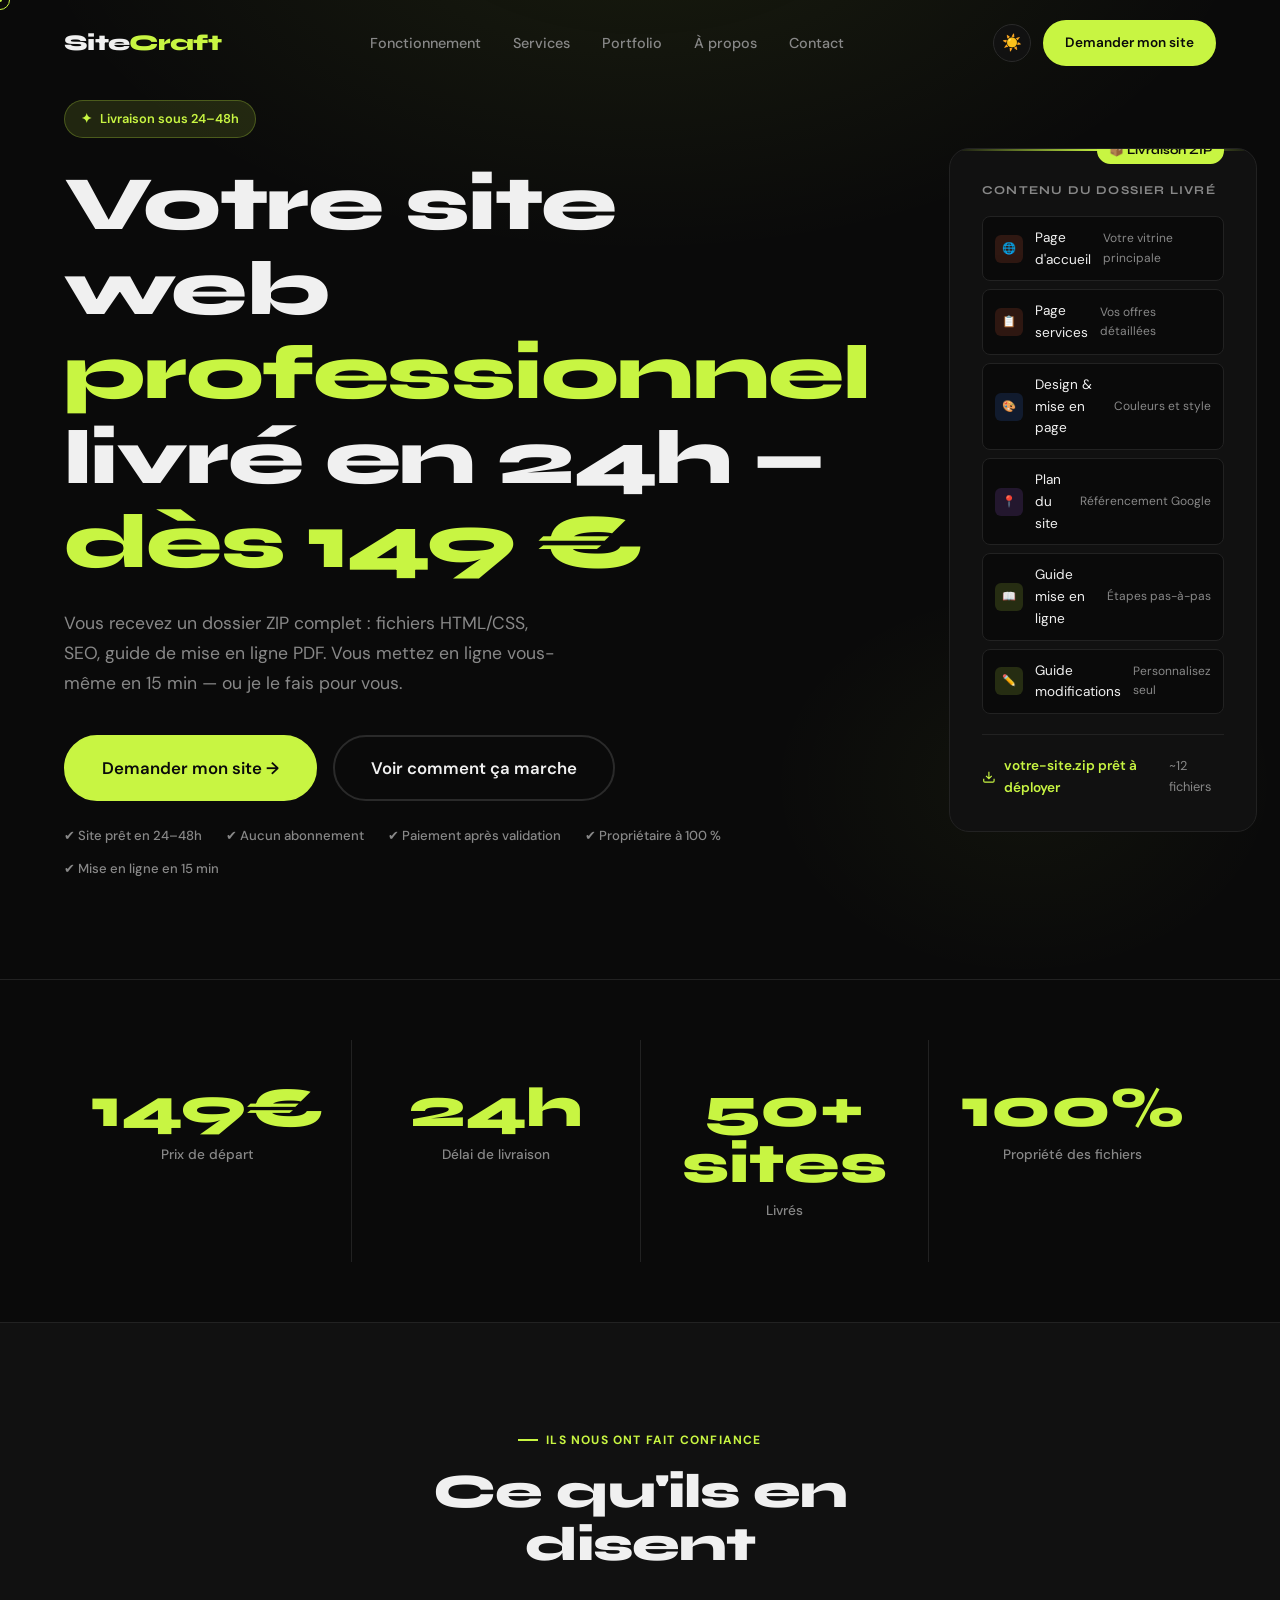
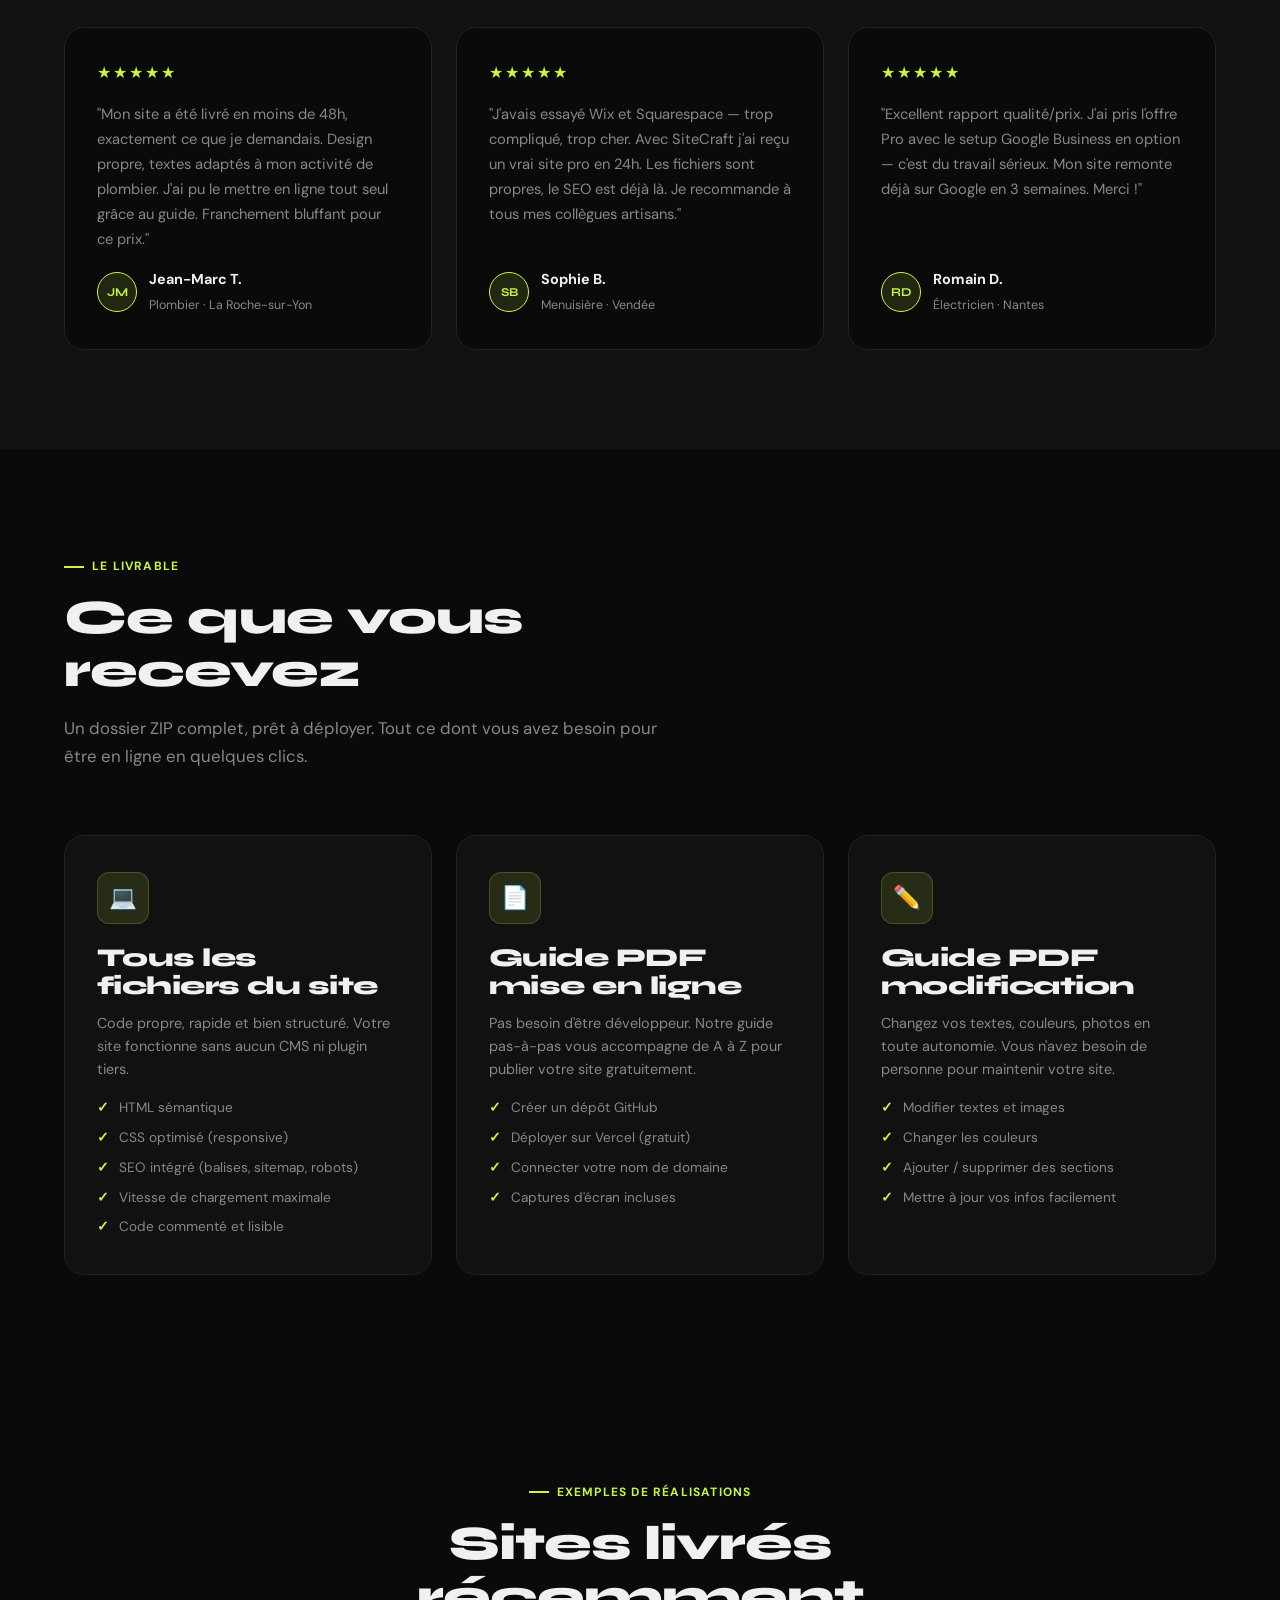
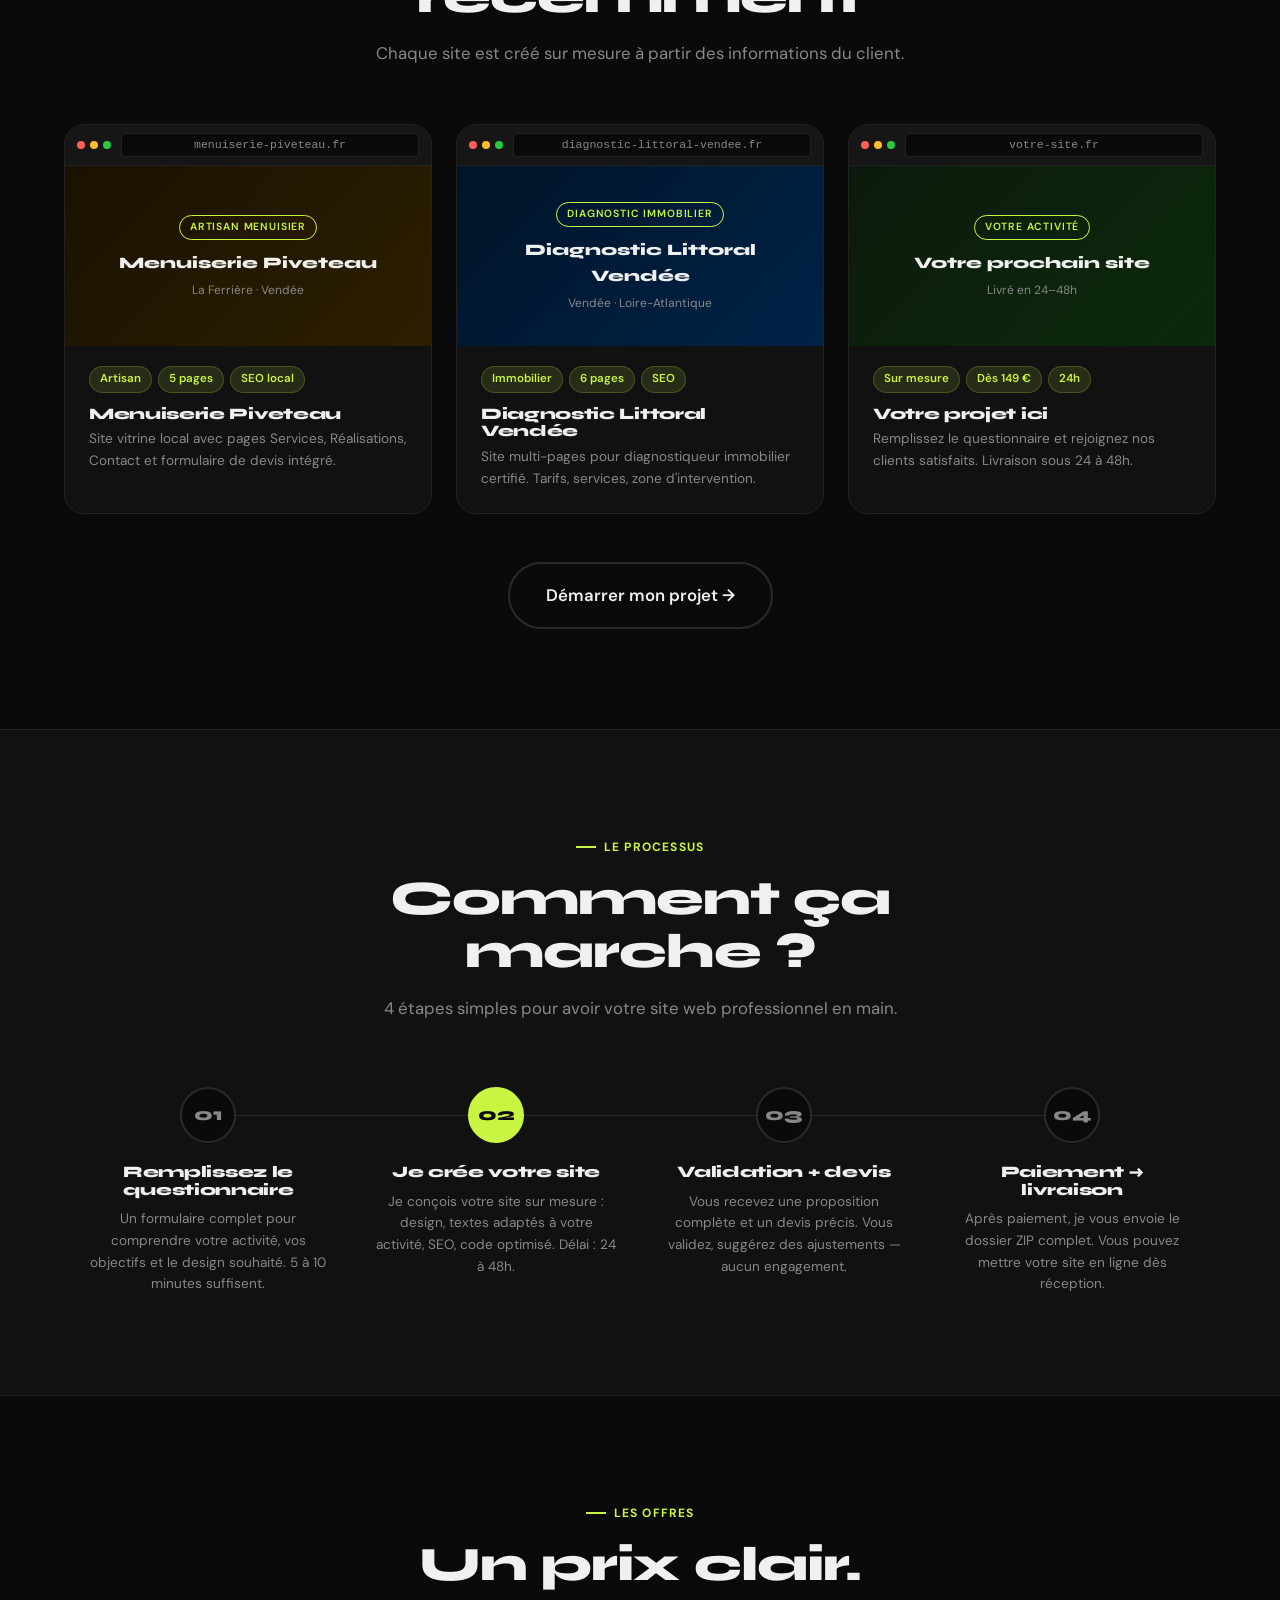
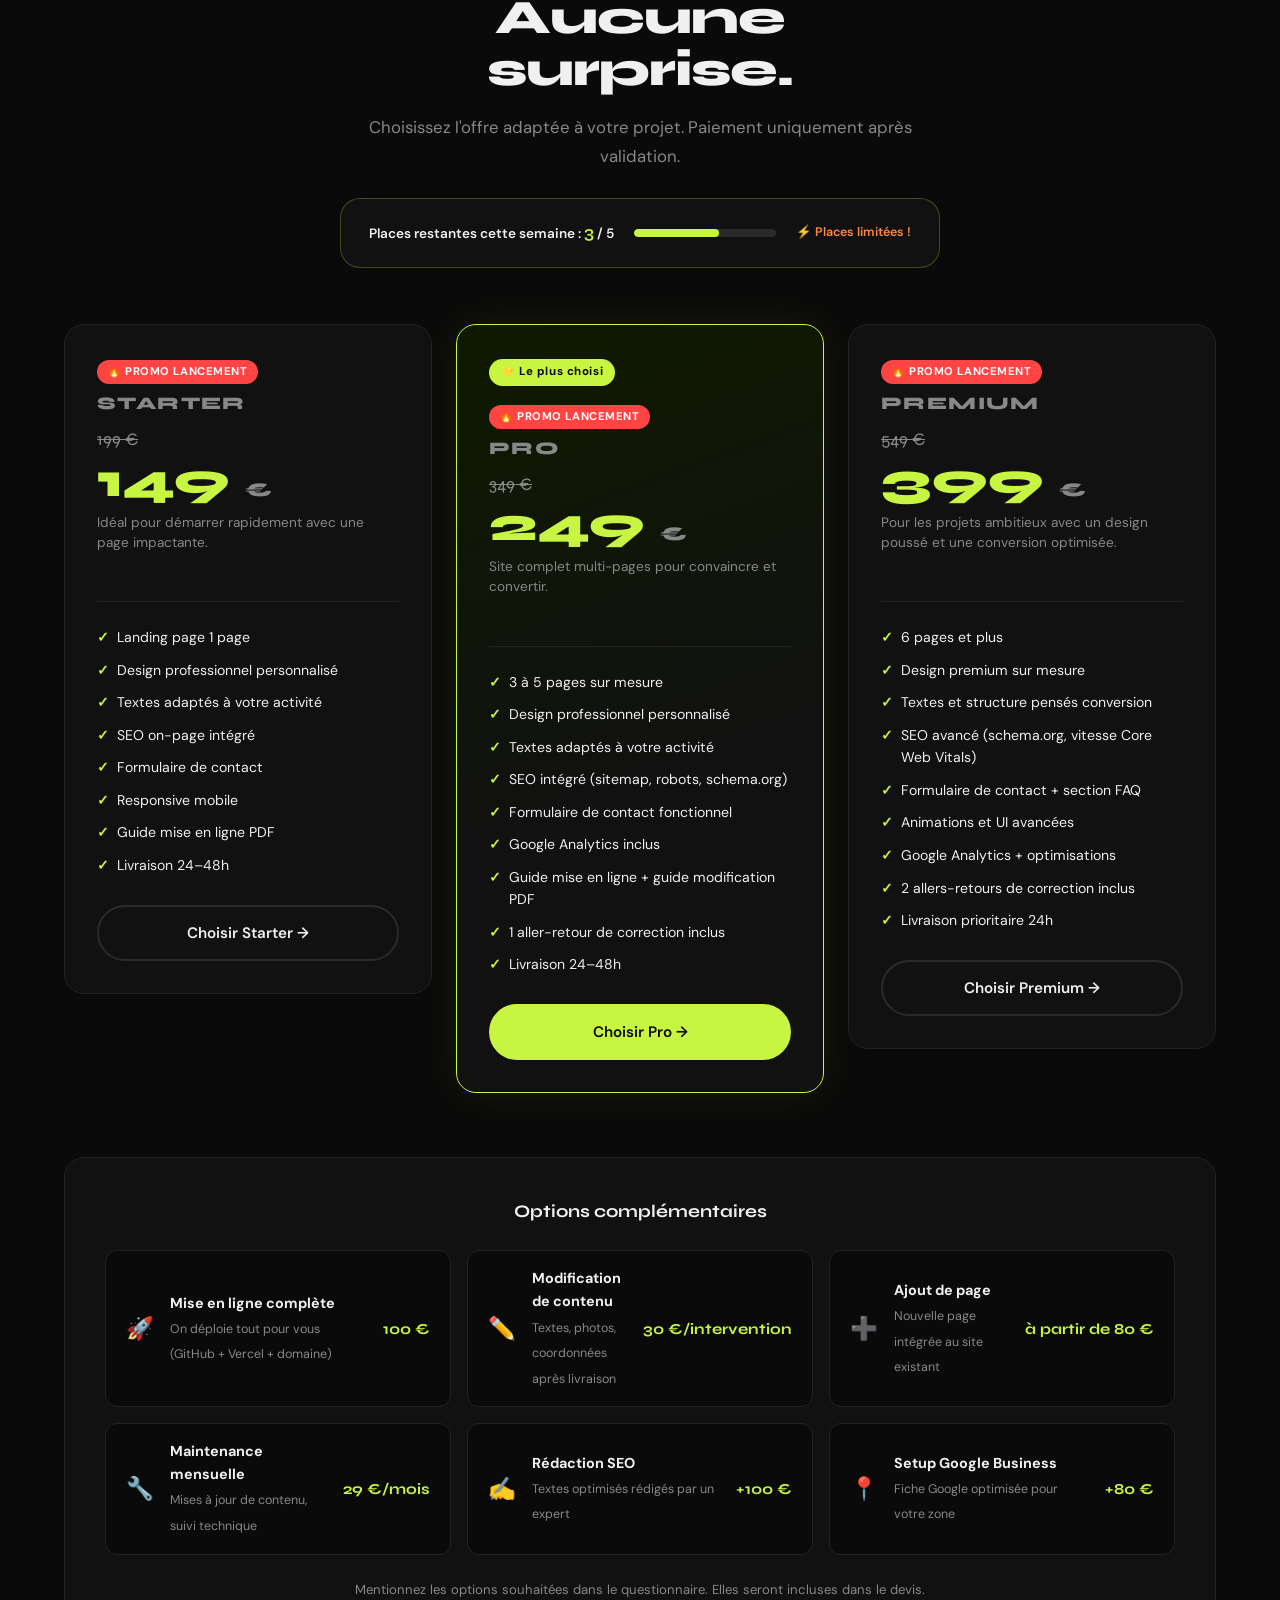
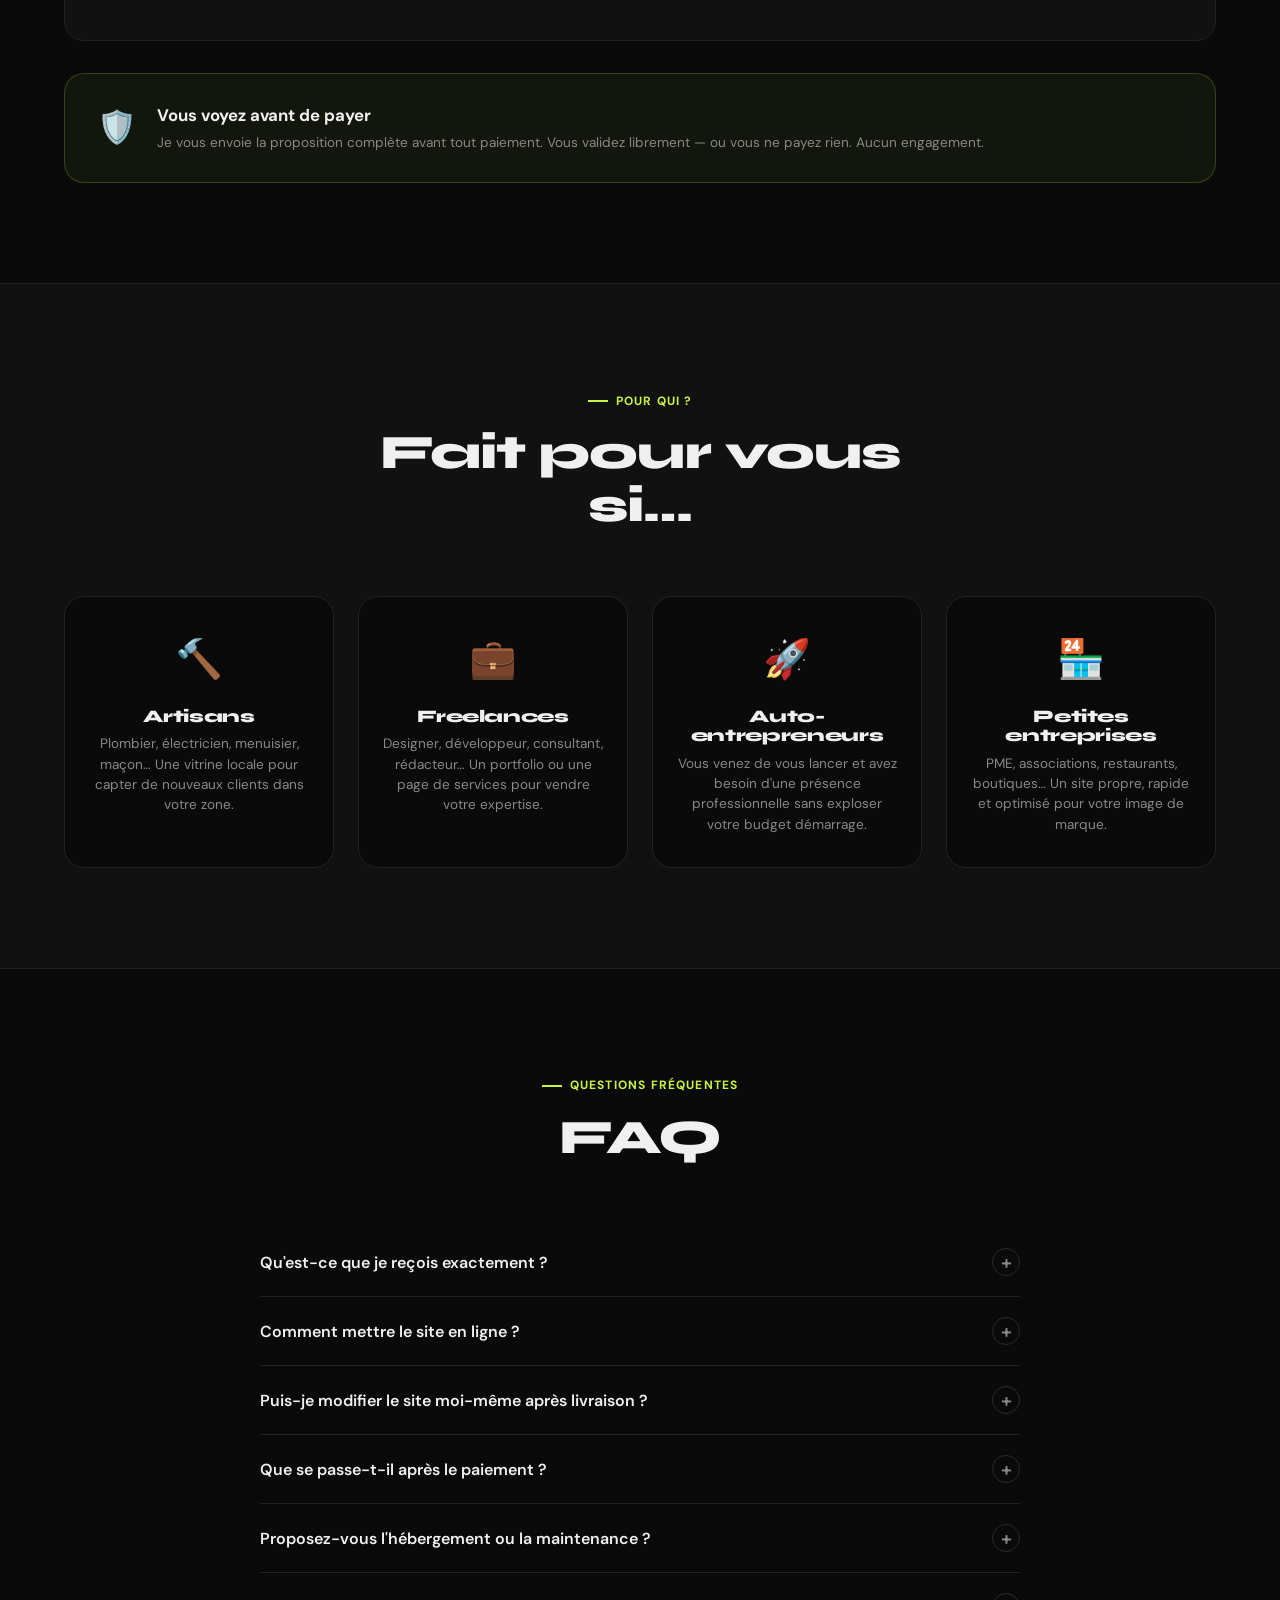
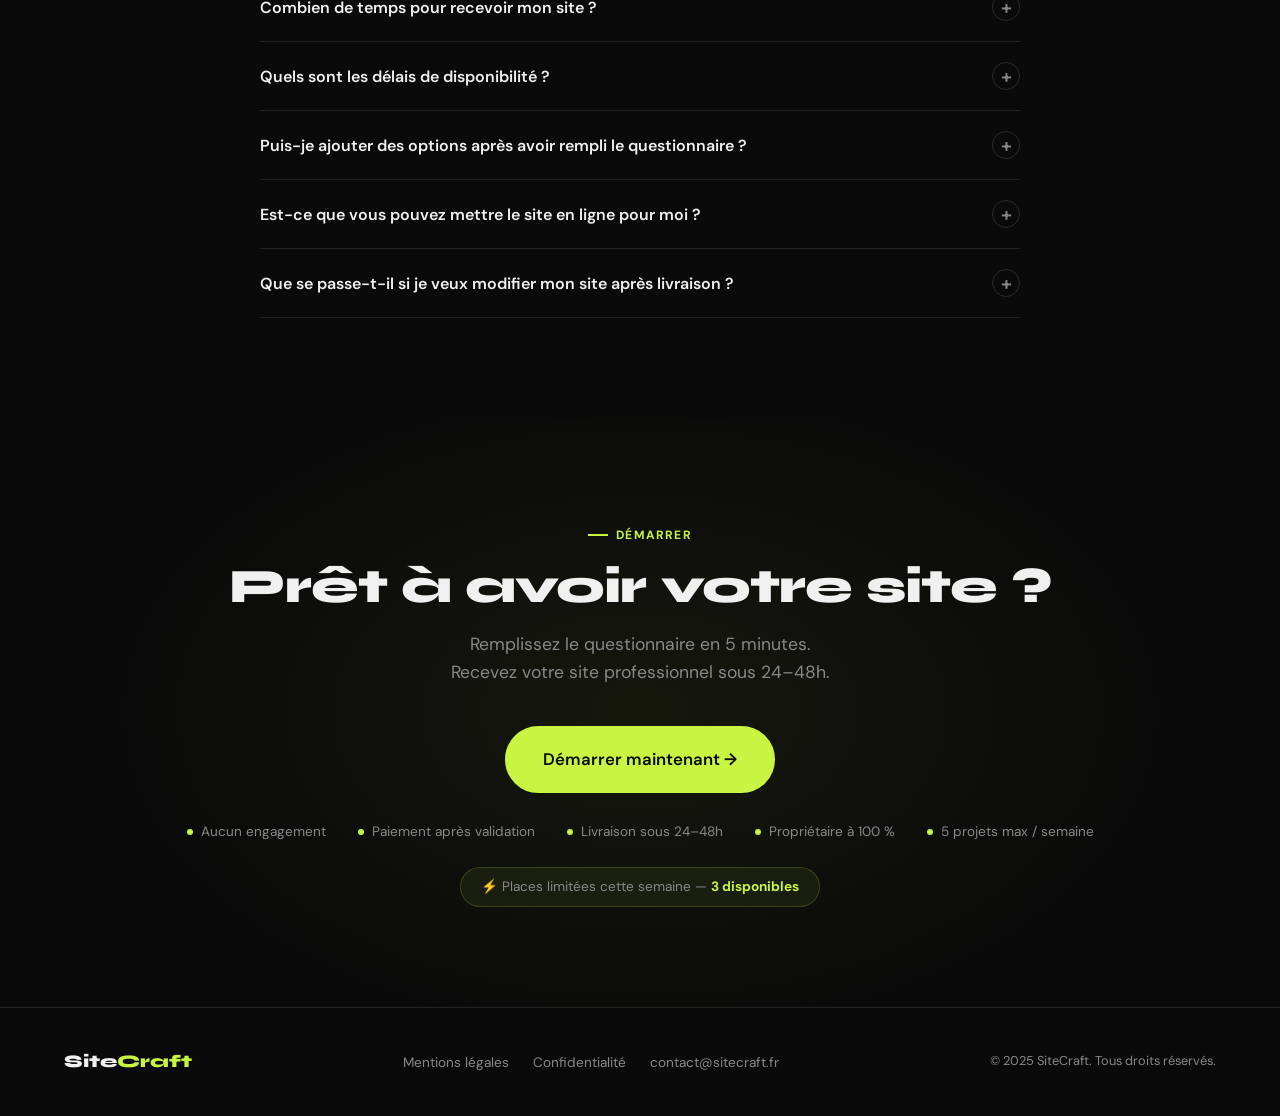
==== index.html @ 42b94e74 "first commit" ====
<!DOCTYPE html>
<html lang="fr">
<head>
  <script>document.documentElement.setAttribute("data-theme",localStorage.getItem("theme")||"dark");</script>
  <meta charset="UTF-8" />
  <meta name="viewport" content="width=device-width, initial-scale=1.0" />
  <title>SiteCraft — Création site web artisan & freelance | Livré en 24h dès 149 €</title>
  <meta name="description" content="Site web professionnel livré en 24–48h dès 149 €. Design sur mesure, SEO intégré, fichiers HTML/CSS que vous possédez à 100 %. Sans abonnement. Paiement après validation." />
  <meta name="keywords" content="création site web artisan, site web freelance pas cher, site internet auto-entrepreneur, création site rapide livraison 24h, site web professionnel sans abonnement" />
  <meta name="author" content="SiteCraft" />
  <meta property="og:title" content="SiteCraft — Site web professionnel livré en 24h | Dès 149 €" />
  <meta property="og:description" content="Site sur mesure, SEO intégré, fichiers que vous possédez. Sans abonnement. Paiement après validation. Livré en 24–48h." />
  <meta property="og:image" content="https://sitecraft.fr/og-image.jpg" />
  <meta property="og:url" content="https://sitecraft.fr/" />
  <meta property="og:type" content="website" />
  <meta name="twitter:card" content="summary_large_image" />
  <link rel="canonical" href="https://sitecraft.fr/" />
  <link rel="stylesheet" href="styles.css" />
  <link rel="sitemap" type="application/xml" href="/sitemap.xml" />
</head>
<body>

<!-- CURSOR -->
<div class="cursor" id="cursor"></div>
<div class="cursor-dot" id="cursorDot"></div>

<!-- MOBILE NAV OVERLAY -->
<nav class="navbar-mobile" id="mobileNav">
  <button class="mobile-close" id="mobileClose" aria-label="Fermer">✕</button>
  <a href="#fonctionnement" onclick="closeMobile()">Fonctionnement</a>
  <a href="services.html" onclick="closeMobile()">Services</a>
  <a href="#portfolio" onclick="closeMobile()">Portfolio</a>
  <a href="a-propos.html" onclick="closeMobile()">À propos</a>
  <a href="contact.html" onclick="closeMobile()">Contact</a>
  <a href="questionnaire.html" class="btn btn-primary" style="margin-top:16px;">Demander mon site</a>
</nav>

<!-- NAVBAR -->
<nav class="navbar" id="navbar">
  <div class="container">
    <a href="/" class="navbar-logo">Site<span>Craft</span></a>
    <ul class="navbar-links">
      <li><a href="#fonctionnement">Fonctionnement</a></li>
      <li><a href="services.html">Services</a></li>
      <li><a href="#portfolio">Portfolio</a></li>
      <li><a href="a-propos.html">À propos</a></li>
      <li><a href="contact.html">Contact</a></li>
    </ul>
    <div style="display:flex;align-items:center;gap:12px;">
      <button class="theme-toggle" id="themeToggle" aria-label="Changer le thème" title="Mode clair / sombre">🌙</button>
      <a href="questionnaire.html" class="btn btn-primary" style="padding:10px 20px;font-size:0.85rem;">Demander mon site</a>
    </div>
    <button class="navbar-hamburger" id="hamburger" aria-label="Menu">
      <span></span><span></span><span></span>
    </button>
  </div>
</nav>

<!-- ══════════════════════════ HERO ══════════════════════════ -->
<section class="hero" id="hero">
  <div class="container">
    <div class="hero-grid">
      <div class="hero-text">
        <div class="hero-badge fade-up">
          <span>✦</span> Livraison sous 24–48h
        </div>
        <h1 class="fade-up delay-1">
          <span class="hero-title-line">Votre site web</span>
          <span class="hero-title-line accent">professionnel</span>
          <span class="hero-title-line">livré en 24h — <span class="accent">dès 149 €</span></span>
        </h1>
        <p class="fade-up delay-2">
          Vous recevez un dossier ZIP complet : fichiers HTML/CSS, SEO, guide de mise en ligne PDF. Vous mettez en ligne vous-même en 15 min — ou je le fais pour vous.
        </p>
        <div class="hero-cta fade-up delay-3">
          <a href="questionnaire.html" class="btn btn-primary btn-lg">Demander mon site →</a>
          <a href="#fonctionnement" class="btn btn-outline btn-lg">Voir comment ça marche</a>
        </div>
        <div class="hero-trust fade-up delay-4">
          <span>✔ Site prêt en 24–48h</span>
          <span>✔ Aucun abonnement</span>
          <span>✔ Paiement après validation</span>
          <span>✔ Propriétaire à 100 %</span>
          <span>✔ Mise en ligne en 15 min</span>
        </div>
      </div>
      <div class="hero-visual fade-up delay-2">
        <div class="hero-card">
          <span class="floating-tag">📦 Livraison ZIP</span>
          <div class="hero-card-title">Contenu du dossier livré</div>
          <div class="file-list">
            <div class="file-item">
              <div class="file-icon html">🌐</div>
              <span class="file-name">Page d'accueil</span>
              <span class="file-size">Votre vitrine principale</span>
            </div>
            <div class="file-item">
              <div class="file-icon html">📋</div>
              <span class="file-name">Page services</span>
              <span class="file-size">Vos offres détaillées</span>
            </div>
            <div class="file-item">
              <div class="file-icon css">🎨</div>
              <span class="file-name">Design & mise en page</span>
              <span class="file-size">Couleurs et style</span>
            </div>
            <div class="file-item">
              <div class="file-icon xml">📍</div>
              <span class="file-name">Plan du site</span>
              <span class="file-size">Référencement Google</span>
            </div>
            <div class="file-item">
              <div class="file-icon pdf">📖</div>
              <span class="file-name">Guide mise en ligne</span>
              <span class="file-size">Étapes pas-à-pas</span>
            </div>
            <div class="file-item">
              <div class="file-icon pdf">✏️</div>
              <span class="file-name">Guide modifications</span>
              <span class="file-size">Personnalisez seul</span>
            </div>
          </div>
          <div class="hero-card-footer">
            <div class="hero-zip-badge">
              <svg width="16" height="16" viewBox="0 0 24 24" fill="none" stroke="currentColor" stroke-width="2"><path d="M21 15v4a2 2 0 01-2 2H5a2 2 0 01-2-2v-4M7 10l5 5 5-5M12 15V3"/></svg>
              votre-site.zip prêt à déployer
            </div>
            <span style="font-size:0.8rem;color:var(--muted);">~12 fichiers</span>
          </div>
        </div>
      </div>
    </div>
  </div>
</section>

<!-- ══════════════════════════ COMPTEURS ══════════════════════════ -->
<section class="counters">
  <div class="container">
    <div class="counters-grid">
      <div class="counter-item fade-up">
        <div class="counter-value" data-target="149" data-suffix="€">0</div>
        <div class="counter-label">Prix de départ</div>
      </div>
      <div class="counter-item fade-up delay-1">
        <div class="counter-value" data-target="24" data-suffix="h">0</div>
        <div class="counter-label">Délai de livraison</div>
      </div>
      <div class="counter-item fade-up delay-2">
        <div class="counter-value" data-target="50" data-suffix="+ sites">0</div>
        <div class="counter-label">Livrés</div>
      </div>
      <div class="counter-item fade-up delay-3">
        <div class="counter-value" data-target="100" data-suffix="%">0</div>
        <div class="counter-label">Propriété des fichiers</div>
      </div>
    </div>
  </div>
</section>

<!-- ══════════════════════════ TÉMOIGNAGES ══════════════════════════ -->
<section id="temoignages" class="testimonials-section">
  <div class="container">
    <div class="section-header fade-up" style="margin:0 auto 56px;text-align:center;">
      <div class="section-label" style="justify-content:center;">Ils nous ont fait confiance</div>
      <h2>Ce qu'ils en disent</h2>
    </div>
    <div class="testimonials-grid">

      <div class="testimonial-card fade-up">
        <div class="testimonial-stars">★★★★★</div>
        <p>"Mon site a été livré en moins de 48h, exactement ce que je demandais. Design propre, textes adaptés à mon activité de plombier. J'ai pu le mettre en ligne tout seul grâce au guide. Franchement bluffant pour ce prix."</p>
        <div class="testimonial-author">
          <div class="testimonial-avatar">JM</div>
          <div>
            <strong>Jean-Marc T.</strong>
            <small>Plombier · La Roche-sur-Yon</small>
          </div>
        </div>
      </div>

      <div class="testimonial-card fade-up delay-1">
        <div class="testimonial-stars">★★★★★</div>
        <p>"J'avais essayé Wix et Squarespace — trop compliqué, trop cher. Avec SiteCraft j'ai reçu un vrai site pro en 24h. Les fichiers sont propres, le SEO est déjà là. Je recommande à tous mes collègues artisans."</p>
        <div class="testimonial-author">
          <div class="testimonial-avatar">SB</div>
          <div>
            <strong>Sophie B.</strong>
            <small>Menuisière · Vendée</small>
          </div>
        </div>
      </div>

      <div class="testimonial-card fade-up delay-2">
        <div class="testimonial-stars">★★★★★</div>
        <p>"Excellent rapport qualité/prix. J'ai pris l'offre Pro avec le setup Google Business en option — c'est du travail sérieux. Mon site remonte déjà sur Google en 3 semaines. Merci !"</p>
        <div class="testimonial-author">
          <div class="testimonial-avatar">RD</div>
          <div>
            <strong>Romain D.</strong>
            <small>Électricien · Nantes</small>
          </div>
        </div>
      </div>

    </div>
  </div>
</section>

<!-- ══════════════════════════ CE QUE VOUS RECEVEZ ══════════════════════════ -->
<section id="livrable">
  <div class="container">
    <div class="section-header fade-up">
      <div class="section-label">Le livrable</div>
      <h2>Ce que vous recevez</h2>
      <p>Un dossier ZIP complet, prêt à déployer. Tout ce dont vous avez besoin pour être en ligne en quelques clics.</p>
    </div>
    <div class="receive-grid">
      <div class="receive-card fade-up">
        <div class="card-icon">💻</div>
        <h3>Tous les fichiers du site</h3>
        <p>Code propre, rapide et bien structuré. Votre site fonctionne sans aucun CMS ni plugin tiers.</p>
        <ul>
          <li>HTML sémantique</li>
          <li>CSS optimisé (responsive)</li>
          <li>SEO intégré (balises, sitemap, robots)</li>
          <li>Vitesse de chargement maximale</li>
          <li>Code commenté et lisible</li>
        </ul>
      </div>
      <div class="receive-card fade-up delay-1">
        <div class="card-icon">📄</div>
        <h3>Guide PDF mise en ligne</h3>
        <p>Pas besoin d'être développeur. Notre guide pas-à-pas vous accompagne de A à Z pour publier votre site gratuitement.</p>
        <ul>
          <li>Créer un dépôt GitHub</li>
          <li>Déployer sur Vercel (gratuit)</li>
          <li>Connecter votre nom de domaine</li>
          <li>Captures d'écran incluses</li>
        </ul>
      </div>
      <div class="receive-card fade-up delay-2">
        <div class="card-icon">✏️</div>
        <h3>Guide PDF modification</h3>
        <p>Changez vos textes, couleurs, photos en toute autonomie. Vous n'avez besoin de personne pour maintenir votre site.</p>
        <ul>
          <li>Modifier textes et images</li>
          <li>Changer les couleurs</li>
          <li>Ajouter / supprimer des sections</li>
          <li>Mettre à jour vos infos facilement</li>
        </ul>
      </div>
    </div>
  </div>
</section>

<!-- ══════════════════════════ PORTFOLIO ══════════════════════════ -->
<section id="portfolio">
  <div class="container">
    <div class="section-header fade-up" style="margin:0 auto 56px;text-align:center;">
      <div class="section-label" style="justify-content:center;">Exemples de réalisations</div>
      <h2>Sites livrés récemment</h2>
      <p>Chaque site est créé sur mesure à partir des informations du client.</p>
    </div>
    <div class="portfolio-grid">

      <div class="portfolio-card fade-up">
        <div class="portfolio-preview">
          <div class="portfolio-browser">
            <div class="portfolio-browser-dots">
              <span></span><span></span><span></span>
            </div>
            <div class="portfolio-browser-url">menuiserie-piveteau.fr</div>
          </div>
          <div class="portfolio-screenshot artisan-menuisier">
            <div class="mock-hero">
              <div class="mock-badge">Artisan Menuisier</div>
              <div class="mock-h1">Menuiserie Piveteau</div>
              <div class="mock-sub">La Ferrière · Vendée</div>
            </div>
          </div>
        </div>
        <div class="portfolio-info">
          <div class="portfolio-tags">
            <span>Artisan</span><span>5 pages</span><span>SEO local</span>
          </div>
          <h3>Menuiserie Piveteau</h3>
          <p>Site vitrine local avec pages Services, Réalisations, Contact et formulaire de devis intégré.</p>
        </div>
      </div>

      <div class="portfolio-card fade-up delay-1">
        <div class="portfolio-preview">
          <div class="portfolio-browser">
            <div class="portfolio-browser-dots">
              <span></span><span></span><span></span>
            </div>
            <div class="portfolio-browser-url">diagnostic-littoral-vendee.fr</div>
          </div>
          <div class="portfolio-screenshot diagnostic">
            <div class="mock-hero">
              <div class="mock-badge">Diagnostic immobilier</div>
              <div class="mock-h1">Diagnostic Littoral Vendée</div>
              <div class="mock-sub">Vendée · Loire-Atlantique</div>
            </div>
          </div>
        </div>
        <div class="portfolio-info">
          <div class="portfolio-tags">
            <span>Immobilier</span><span>6 pages</span><span>SEO</span>
          </div>
          <h3>Diagnostic Littoral Vendée</h3>
          <p>Site multi-pages pour diagnostiqueur immobilier certifié. Tarifs, services, zone d'intervention.</p>
        </div>
      </div>

      <div class="portfolio-card fade-up delay-2">
        <div class="portfolio-preview">
          <div class="portfolio-browser">
            <div class="portfolio-browser-dots">
              <span></span><span></span><span></span>
            </div>
            <div class="portfolio-browser-url">votre-site.fr</div>
          </div>
          <div class="portfolio-screenshot placeholder-site">
            <div class="mock-hero">
              <div class="mock-badge">Votre activité</div>
              <div class="mock-h1">Votre prochain site</div>
              <div class="mock-sub">Livré en 24–48h</div>
            </div>
          </div>
        </div>
        <div class="portfolio-info">
          <div class="portfolio-tags">
            <span>Sur mesure</span><span>Dès 149 €</span><span>24h</span>
          </div>
          <h3>Votre projet ici</h3>
          <p>Remplissez le questionnaire et rejoignez nos clients satisfaits. Livraison sous 24 à 48h.</p>
        </div>
      </div>

    </div>
    <div style="text-align:center;margin-top:48px;" class="fade-up">
      <a href="questionnaire.html" class="btn btn-outline btn-lg">Démarrer mon projet →</a>
    </div>
  </div>
</section>

<!-- ══════════════════════════ COMMENT ÇA MARCHE ══════════════════════════ -->
<section class="how-bg" id="fonctionnement">
  <div class="container">
    <div class="section-header fade-up" style="margin-left:auto;margin-right:auto;text-align:center;">
      <div class="section-label" style="justify-content:center;">Le processus</div>
      <h2>Comment ça marche ?</h2>
      <p>4 étapes simples pour avoir votre site web professionnel en main.</p>
    </div>
    <div class="steps-grid">
      <div class="step-item fade-up">
        <div class="step-number">01</div>
        <h3>Remplissez le questionnaire</h3>
        <p>Un formulaire complet pour comprendre votre activité, vos objectifs et le design souhaité. 5 à 10 minutes suffisent.</p>
      </div>
      <div class="step-item active fade-up delay-1">
        <div class="step-number">02</div>
        <h3>Je crée votre site</h3>
        <p>Je conçois votre site sur mesure : design, textes adaptés à votre activité, SEO, code optimisé. Délai : 24 à 48h.</p>
      </div>
      <div class="step-item fade-up delay-2">
        <div class="step-number">03</div>
        <h3>Validation + devis</h3>
        <p>Vous recevez une proposition complète et un devis précis. Vous validez, suggérez des ajustements — aucun engagement.</p>
      </div>
      <div class="step-item fade-up delay-3">
        <div class="step-number">04</div>
        <h3>Paiement → livraison</h3>
        <p>Après paiement, je vous envoie le dossier ZIP complet. Vous pouvez mettre votre site en ligne dès réception.</p>
      </div>
    </div>
  </div>
</section>

<!-- ══════════════════════════ L'OFFRE — 3 PALIERS ══════════════════════════ -->
<section id="offre">
  <div class="container">
    <div class="section-header fade-up" style="margin:0 auto 56px;text-align:center;">
      <div class="section-label" style="justify-content:center;">Les offres</div>
      <h2>Un prix clair. Aucune surprise.</h2>
      <p>Choisissez l'offre adaptée à votre projet. Paiement uniquement après validation.</p>
      <div class="spots-tracker fade-up">
        <div class="spots-label">Places restantes cette semaine : <span id="spotsCount">3</span> / 5</div>
        <div class="spots-bar-wrap">
          <div class="spots-bar-fill" id="spotsBar" style="width:60%;"></div>
        </div>
        <div class="spots-warning">⚡ Places limitées !</div>
      </div>
    </div>
    <div class="pricing-grid">

      <!-- STARTER -->
      <div class="pricing-card fade-up">
        <div class="pricing-header">
          <div class="pricing-promo-badge">🔥 PROMO LANCEMENT</div>
          <div class="pricing-tier">Starter</div>
          <span class="pricing-price-original">199 €</span>
          <div class="pricing-price">149 <span>€</span></div>
          <div class="pricing-desc">Idéal pour démarrer rapidement avec une page impactante.</div>
        </div>
        <ul class="pricing-features">
          <li>Landing page 1 page</li>
          <li>Design professionnel personnalisé</li>
          <li>Textes adaptés à votre activité</li>
          <li>SEO on-page intégré</li>
          <li>Formulaire de contact</li>
          <li>Responsive mobile</li>
          <li>Guide mise en ligne PDF</li>
          <li>Livraison 24–48h</li>
        </ul>
        <a href="questionnaire.html" class="btn btn-outline" style="width:100%;justify-content:center;">Choisir Starter →</a>
      </div>

      <!-- PRO (best seller) -->
      <div class="pricing-card best-seller fade-up delay-1">
        <div class="pricing-badge">⭐ Le plus choisi</div>
        <div class="pricing-header">
          <div class="pricing-promo-badge">🔥 PROMO LANCEMENT</div>
          <div class="pricing-tier">Pro</div>
          <span class="pricing-price-original">349 €</span>
          <div class="pricing-price">249 <span>€</span></div>
          <div class="pricing-desc">Site complet multi-pages pour convaincre et convertir.</div>
        </div>
        <ul class="pricing-features">
          <li>3 à 5 pages sur mesure</li>
          <li>Design professionnel personnalisé</li>
          <li>Textes adaptés à votre activité</li>
          <li>SEO intégré (sitemap, robots, schema.org)</li>
          <li>Formulaire de contact fonctionnel</li>
          <li>Google Analytics inclus</li>
          <li>Guide mise en ligne + guide modification PDF</li>
          <li>1 aller-retour de correction inclus</li>
          <li>Livraison 24–48h</li>
        </ul>
        <a href="questionnaire.html" class="btn btn-primary" style="width:100%;justify-content:center;">Choisir Pro →</a>
      </div>

      <!-- PREMIUM -->
      <div class="pricing-card fade-up delay-2">
        <div class="pricing-header">
          <div class="pricing-promo-badge">🔥 PROMO LANCEMENT</div>
          <div class="pricing-tier">Premium</div>
          <span class="pricing-price-original">549 €</span>
          <div class="pricing-price">399 <span>€</span></div>
          <div class="pricing-desc">Pour les projets ambitieux avec un design poussé et une conversion optimisée.</div>
        </div>
        <ul class="pricing-features">
          <li>6 pages et plus</li>
          <li>Design premium sur mesure</li>
          <li>Textes et structure pensés conversion</li>
          <li>SEO avancé (schema.org, vitesse Core Web Vitals)</li>
          <li>Formulaire de contact + section FAQ</li>
          <li>Animations et UI avancées</li>
          <li>Google Analytics + optimisations</li>
          <li>2 allers-retours de correction inclus</li>
          <li>Livraison prioritaire 24h</li>
        </ul>
        <a href="questionnaire.html" class="btn btn-outline" style="width:100%;justify-content:center;">Choisir Premium →</a>
      </div>

    </div>

    <!-- UPSELLS -->
    <div class="upsells-section fade-up">
      <div class="upsells-title">Options complémentaires</div>
      <div class="upsells-grid">
        <div class="upsell-item">
          <span class="upsell-icon">🚀</span>
          <div>
            <strong>Mise en ligne complète</strong>
            <small>On déploie tout pour vous (GitHub + Vercel + domaine)</small>
          </div>
          <span class="upsell-price">100 €</span>
        </div>
        <div class="upsell-item">
          <span class="upsell-icon">✏️</span>
          <div>
            <strong>Modification de contenu</strong>
            <small>Textes, photos, coordonnées après livraison</small>
          </div>
          <span class="upsell-price">30 €/intervention</span>
        </div>
        <div class="upsell-item">
          <span class="upsell-icon">➕</span>
          <div>
            <strong>Ajout de page</strong>
            <small>Nouvelle page intégrée au site existant</small>
          </div>
          <span class="upsell-price">à partir de 80 €</span>
        </div>
        <div class="upsell-item">
          <span class="upsell-icon">🔧</span>
          <div>
            <strong>Maintenance mensuelle</strong>
            <small>Mises à jour de contenu, suivi technique</small>
          </div>
          <span class="upsell-price">29 €/mois</span>
        </div>
        <div class="upsell-item">
          <span class="upsell-icon">✍️</span>
          <div>
            <strong>Rédaction SEO</strong>
            <small>Textes optimisés rédigés par un expert</small>
          </div>
          <span class="upsell-price">+100 €</span>
        </div>
        <div class="upsell-item">
          <span class="upsell-icon">📍</span>
          <div>
            <strong>Setup Google Business</strong>
            <small>Fiche Google optimisée pour votre zone</small>
          </div>
          <span class="upsell-price">+80 €</span>
        </div>
      </div>
      <p style="text-align:center;margin-top:24px;font-size:0.82rem;color:var(--muted);">
        Mentionnez les options souhaitées dans le questionnaire. Elles seront incluses dans le devis.
      </p>
    </div>

    <!-- Garantie -->
    <div class="guarantee-banner fade-up">
      <span class="guarantee-icon">🛡️</span>
      <div>
        <strong>Vous voyez avant de payer</strong>
        <p>Je vous envoie la proposition complète avant tout paiement. Vous validez librement — ou vous ne payez rien. Aucun engagement.</p>
      </div>
    </div>

  </div>
</section>

<!-- ══════════════════════════ POUR QUI ══════════════════════════ -->
<section class="for-who-bg">
  <div class="container">
    <div class="section-header fade-up" style="margin:0 auto 64px;text-align:center;">
      <div class="section-label" style="justify-content:center;">Pour qui ?</div>
      <h2>Fait pour vous si…</h2>
    </div>
    <div class="profiles-grid">
      <div class="profile-card fade-up">
        <span class="profile-emoji">🔨</span>
        <h3>Artisans</h3>
        <p>Plombier, électricien, menuisier, maçon… Une vitrine locale pour capter de nouveaux clients dans votre zone.</p>
      </div>
      <div class="profile-card fade-up delay-1">
        <span class="profile-emoji">💼</span>
        <h3>Freelances</h3>
        <p>Designer, développeur, consultant, rédacteur… Un portfolio ou une page de services pour vendre votre expertise.</p>
      </div>
      <div class="profile-card fade-up delay-2">
        <span class="profile-emoji">🚀</span>
        <h3>Auto-entrepreneurs</h3>
        <p>Vous venez de vous lancer et avez besoin d'une présence professionnelle sans exploser votre budget démarrage.</p>
      </div>
      <div class="profile-card fade-up delay-3">
        <span class="profile-emoji">🏪</span>
        <h3>Petites entreprises</h3>
        <p>PME, associations, restaurants, boutiques… Un site propre, rapide et optimisé pour votre image de marque.</p>
      </div>
    </div>
  </div>
</section>

<!-- ══════════════════════════ FAQ ══════════════════════════ -->
<section id="faq">
  <div class="container">
    <div class="section-header fade-up" style="margin:0 auto 64px;text-align:center;max-width:100%;">
      <div class="section-label" style="justify-content:center;">Questions fréquentes</div>
      <h2>FAQ</h2>
    </div>
    <div class="faq-list">
      <div class="faq-item">
        <button class="faq-question">
          Qu'est-ce que je reçois exactement ?
          <span class="faq-icon">+</span>
        </button>
        <div class="faq-answer">
          <div class="faq-answer-inner">
            Vous recevez un dossier ZIP contenant tous les fichiers de votre site : les pages HTML, la feuille de styles CSS, le fichier sitemap.xml, le fichier robots.txt, ainsi que deux guides PDF détaillés — l'un pour mettre le site en ligne, l'autre pour le modifier vous-même. Vous possédez l'intégralité du code source.
          </div>
        </div>
      </div>
      <div class="faq-item">
        <button class="faq-question">
          Comment mettre le site en ligne ?
          <span class="faq-icon">+</span>
        </button>
        <div class="faq-answer">
          <div class="faq-answer-inner">
            Le guide PDF inclus vous accompagne étape par étape. La méthode recommandée est gratuite : créer un compte GitHub (gratuit), déposer les fichiers, puis déployer via Vercel (gratuit). Votre site est en ligne en moins de 15 minutes. Si vous avez un nom de domaine, le guide vous explique comment le connecter.
          </div>
        </div>
      </div>
      <div class="faq-item">
        <button class="faq-question">
          Puis-je modifier le site moi-même après livraison ?
          <span class="faq-icon">+</span>
        </button>
        <div class="faq-answer">
          <div class="faq-answer-inner">
            Absolument. Le guide de modification PDF vous explique comment changer vos textes, vos images, vos couleurs, ajouter ou supprimer des sections. Le code est commenté et lisible, même sans formation technique. Et vous pouvez aussi me contacter pour une mise à jour payante si vous préférez déléguer.
          </div>
        </div>
      </div>
      <div class="faq-item">
        <button class="faq-question">
          Que se passe-t-il après le paiement ?
          <span class="faq-icon">+</span>
        </button>
        <div class="faq-answer">
          <div class="faq-answer-inner">
            Après réception du paiement, je vous envoie le dossier ZIP par email dans les plus brefs délais. Le dossier contient tous les fichiers finaux validés lors de l'étape de proposition. Vous n'avez plus qu'à suivre le guide pour publier votre site.
          </div>
        </div>
      </div>
      <div class="faq-item">
        <button class="faq-question">
          Proposez-vous l'hébergement ou la maintenance ?
          <span class="faq-icon">+</span>
        </button>
        <div class="faq-answer">
          <div class="faq-answer-inner">
            L'hébergement n'est pas inclus mais le guide vous explique comment l'obtenir gratuitement via GitHub + Vercel. Pour la maintenance, une option à 29 €/mois est disponible : elle couvre les mises à jour de contenu et le suivi technique. Mentionnez-la dans le questionnaire.
          </div>
        </div>
      </div>
      <div class="faq-item">
        <button class="faq-question">
          Combien de temps pour recevoir mon site ?
          <span class="faq-icon">+</span>
        </button>
        <div class="faq-answer">
          <div class="faq-answer-inner">
            La livraison d'une proposition se fait sous 24 à 48h après réception de votre questionnaire complet. Si des informations manquent ou si des allers-retours sont nécessaires, le délai peut s'allonger légèrement. Un aller-retour de correction est inclus (deux avec l'offre Premium) avant la livraison finale.
          </div>
        </div>
      </div>
      <div class="faq-item">
        <button class="faq-question">
          Quels sont les délais de disponibilité ?
          <span class="faq-icon">+</span>
        </button>
        <div class="faq-answer">
          <div class="faq-answer-inner">
            Pour garantir la qualité de chaque livrable, je prends maximum 5 projets par semaine. Si ma semaine est complète, votre questionnaire sera traité en début de semaine suivante. Vous serez informé rapidement par email.
          </div>
        </div>
      </div>
      <div class="faq-item">
        <button class="faq-question">
          Puis-je ajouter des options après avoir rempli le questionnaire ?
          <span class="faq-icon">+</span>
        </button>
        <div class="faq-answer">
          <div class="faq-answer-inner">
            Oui, parfaitement. Les options (maintenance, rédaction SEO, setup Google Business, livraison prioritaire 24h) peuvent être ajoutées à tout moment avant la validation finale. Mentionnez vos besoins dans le questionnaire ou répondez directement à l'email de proposition.
          </div>
        </div>
      </div>
      <div class="faq-item">
        <button class="faq-question">
          Est-ce que vous pouvez mettre le site en ligne pour moi ?
          <span class="faq-icon">+</span>
        </button>
        <div class="faq-answer">
          <div class="faq-answer-inner">
            Oui, c'est l'option Mise en ligne complète (100 €). Je m'occupe de tout : création du dépôt GitHub, déploiement Vercel, connexion de votre nom de domaine. Votre site est en ligne sans que vous ayez à toucher une ligne de code.
          </div>
        </div>
      </div>
      <div class="faq-item">
        <button class="faq-question">
          Que se passe-t-il si je veux modifier mon site après livraison ?
          <span class="faq-icon">+</span>
        </button>
        <div class="faq-answer">
          <div class="faq-answer-inner">
            Toute modification après validation finale est facturée séparément : 30 € par intervention de contenu (textes, photos, coordonnées), à partir de 80 € pour l'ajout d'une page complète. Vous pouvez aussi modifier vous-même grâce au guide PDF inclus.
          </div>
        </div>
      </div>
    </div>
  </div>
</section>

<!-- ══════════════════════════ CTA FINAL ══════════════════════════ -->
<section class="cta-section" id="contact">
  <div class="container">
    <div class="section-label fade-up" style="justify-content:center;">Démarrer</div>
    <h2 class="fade-up delay-1">Prêt à avoir votre site ?</h2>
    <p class="fade-up delay-2">
      Remplissez le questionnaire en 5 minutes.<br>
      Recevez votre site professionnel sous 24–48h.
    </p>
    <a href="questionnaire.html" class="btn btn-primary btn-lg fade-up delay-3">
      Démarrer maintenant →
    </a>
    <div class="cta-features fade-up delay-4">
      <div class="cta-feature"><div class="cta-feature-dot"></div> Aucun engagement</div>
      <div class="cta-feature"><div class="cta-feature-dot"></div> Paiement après validation</div>
      <div class="cta-feature"><div class="cta-feature-dot"></div> Livraison sous 24–48h</div>
      <div class="cta-feature"><div class="cta-feature-dot"></div> Propriétaire à 100 %</div>
      <div class="cta-feature"><div class="cta-feature-dot"></div> 5 projets max / semaine</div>
    </div>
    <div class="urgency-note fade-up delay-5">
      ⚡ Places limitées cette semaine — <strong style="color:var(--accent);">3 disponibles</strong>
    </div>
  </div>
</section>

<!-- ══════════════════════════ FOOTER ══════════════════════════ -->
<footer>
  <div class="container">
    <div class="footer-inner">
      <div class="footer-logo">Site<span>Craft</span></div>
      <ul class="footer-links">
        <li><a href="mentions-legales.html">Mentions légales</a></li>
        <li><a href="politique-confidentialite.html">Confidentialité</a></li>
        <li><a href="mailto:contact@sitecraft.fr">contact@sitecraft.fr</a></li>
      </ul>
      <p class="footer-copy">© 2025 SiteCraft. Tous droits réservés.</p>
    </div>
  </div>
</footer>

<script>
/* ─── CURSOR ─── */
const cursor = document.getElementById('cursor');
const cursorDot = document.getElementById('cursorDot');
let mouseX = 0, mouseY = 0, curX = 0, curY = 0;
document.addEventListener('mousemove', e => {
  mouseX = e.clientX; mouseY = e.clientY;
  cursorDot.style.left = mouseX + 'px';
  cursorDot.style.top  = mouseY + 'px';
});
function animateCursor() {
  curX += (mouseX - curX) * 0.12;
  curY += (mouseY - curY) * 0.12;
  cursor.style.left = curX + 'px';
  cursor.style.top  = curY + 'px';
  requestAnimationFrame(animateCursor);
}
animateCursor();
document.querySelectorAll('a, button, .faq-question, .btn, .receive-card, .profile-card, .pricing-card, .testimonial-card, .portfolio-card').forEach(el => {
  el.addEventListener('mouseenter', () => cursor.classList.add('hover'));
  el.addEventListener('mouseleave', () => cursor.classList.remove('hover'));
});

/* ─── NAVBAR SCROLL ─── */
const navbar = document.getElementById('navbar');
window.addEventListener('scroll', () => {
  navbar.classList.toggle('scrolled', window.scrollY > 40);
});

/* ─── MOBILE MENU ─── */
const hamburger = document.getElementById('hamburger');
const mobileNav = document.getElementById('mobileNav');
hamburger.addEventListener('click', () => mobileNav.classList.add('open'));
document.getElementById('mobileClose').addEventListener('click', () => mobileNav.classList.remove('open'));
function closeMobile() { mobileNav.classList.remove('open'); }

/* ─── INTERSECTION OBSERVER (fade-up) ─── */
const observer = new IntersectionObserver(entries => {
  entries.forEach(e => { if (e.isIntersecting) e.target.classList.add('visible'); });
}, { threshold: 0.1 });
document.querySelectorAll('.fade-up').forEach(el => observer.observe(el));

/* ─── COUNTERS ─── */
function animateCounter(el) {
  const target = parseInt(el.dataset.target);
  const suffix = el.dataset.suffix || '';
  let current = 0;
  const increment = target / 60;
  const timer = setInterval(() => {
    current += increment;
    if (current >= target) {
      current = target;
      clearInterval(timer);
    }
    el.textContent = Math.floor(current) + suffix;
  }, 16);
}
const counterObserver = new IntersectionObserver(entries => {
  entries.forEach(e => {
    if (e.isIntersecting) {
      animateCounter(e.target);
      counterObserver.unobserve(e.target);
    }
  });
}, { threshold: 0.5 });
document.querySelectorAll('.counter-value').forEach(el => counterObserver.observe(el));

/* ─── FAQ ACCORDION ─── */
document.querySelectorAll('.faq-question').forEach(btn => {
  btn.addEventListener('click', () => {
    const item = btn.closest('.faq-item');
    const isOpen = item.classList.contains('open');
    document.querySelectorAll('.faq-item.open').forEach(i => i.classList.remove('open'));
    if (!isOpen) item.classList.add('open');
  });
});

/* ─── THEME TOGGLE ─── */
const themeToggle = document.getElementById('themeToggle');
const html = document.documentElement;
const savedTheme = localStorage.getItem('theme') || 'dark';
html.setAttribute('data-theme', savedTheme);
themeToggle.textContent = savedTheme === 'light' ? '🌙' : '☀️';

themeToggle.addEventListener('click', () => {
  const current = html.getAttribute('data-theme');
  const next = current === 'dark' ? 'light' : 'dark';
  html.setAttribute('data-theme', next);
  localStorage.setItem('theme', next);
  themeToggle.textContent = next === 'light' ? '🌙' : '☀️';
});

/* ─── SPOTS BAR ANIMATE ─── */
const spotsBar = document.getElementById('spotsBar');
const spotsObs = new IntersectionObserver(entries => {
  entries.forEach(e => {
    if (e.isIntersecting) {
      spotsBar.style.width = '60%';
      spotsObs.unobserve(e.target);
    }
  });
}, { threshold: 0.5 });
if (spotsBar) { spotsBar.style.width = '0'; spotsObs.observe(spotsBar); }
</script>
</body>
</html>
---- styles.css ----
/* ═══════════════════════════════════════
   SITECRAFT — STYLES GLOBAUX
   ═══════════════════════════════════════ */

@import url('https://fonts.googleapis.com/css2?family=Syne:wght@400;600;700;800&family=DM+Sans:ital,opsz,wght@0,9..40,300;0,9..40,400;0,9..40,500;0,9..40,600;1,9..40,300&display=swap');

/* ─── RESET & BASE ─── */
*, *::before, *::after { box-sizing: border-box; margin: 0; padding: 0; }

:root {
  --bg:       #0a0a0a;
  --surface:  #111111;
  --surface2: #161616;
  --accent:   #c8f542;
  --accent-dim: rgba(200, 245, 66, 0.12);
  --accent-glow: rgba(200, 245, 66, 0.35);
  --text:     #f0f0f0;
  --muted:    #888888;
  --border:   #222222;
  --border2:  #2a2a2a;
  --radius:   12px;
  --radius-lg: 20px;
  --transition: 0.3s cubic-bezier(0.4, 0, 0.2, 1);
}

/* ─── LIGHT MODE ─── */
[data-theme="light"] {
  --bg:       #f5f5f0;
  --surface:  #ffffff;
  --surface2: #eeeee8;
  --accent:   #7ab800;
  --accent-dim: rgba(122, 184, 0, 0.12);
  --accent-glow: rgba(122, 184, 0, 0.35);
  --text:     #111111;
  --muted:    #555555;
  --border:   #dedede;
  --border2:  #cccccc;
}
[data-theme="light"] .navbar.scrolled {
  background: rgba(245, 245, 240, 0.92);
}
[data-theme="light"] .hero::before {
  background:
    radial-gradient(ellipse 80% 60% at 50% -10%, rgba(122, 184, 0, 0.1) 0%, transparent 60%),
    radial-gradient(ellipse 40% 40% at 80% 80%, rgba(122, 184, 0, 0.05) 0%, transparent 50%);
}
[data-theme="light"] .artisan-menuisier { background: linear-gradient(135deg, #fdf8e8 0%, #fef3cc 100%); }
[data-theme="light"] .diagnostic        { background: linear-gradient(135deg, #e8f4fd 0%, #cce8fe 100%); }
[data-theme="light"] .placeholder-site  { background: linear-gradient(135deg, #edfde8 0%, #d2f5cc 100%); }
[data-theme="light"] .mock-h1 { color: #111; }
[data-theme="light"] .pricing-card.best-seller {
  background: linear-gradient(160deg, #f0fad8 0%, #ffffff 60%);
}
[data-theme="light"] .btn-primary { color: #ffffff; }
[data-theme="light"] .btn-outline { color: var(--text); }

/* ─── THEME TOGGLE BUTTON ─── */
.theme-toggle {
  width: 38px;
  height: 38px;
  border-radius: 50%;
  background: var(--surface);
  border: 1.5px solid var(--border2);
  color: var(--text);
  cursor: none;
  display: flex;
  align-items: center;
  justify-content: center;
  font-size: 1rem;
  transition: var(--transition);
  flex-shrink: 0;
}
.theme-toggle:hover {
  border-color: var(--accent);
  color: var(--accent);
  transform: scale(1.1);
}
@media (max-width: 768px) {
  .theme-toggle { cursor: pointer; }
}

html { scroll-behavior: smooth; }

body {
  background: var(--bg);
  color: var(--text);
  font-family: 'DM Sans', sans-serif;
  font-size: 16px;
  line-height: 1.6;
  overflow-x: hidden;
  cursor: none;
}

/* ─── CUSTOM CURSOR ─── */
.cursor {
  position: fixed;
  width: 20px;
  height: 20px;
  border: 1.5px solid var(--accent);
  border-radius: 50%;
  pointer-events: none;
  z-index: 99999;
  transform: translate(-50%, -50%);
  transition: width 0.2s, height 0.2s, background 0.2s, border-color 0.2s;
  mix-blend-mode: normal;
}
.cursor.hover {
  width: 40px;
  height: 40px;
  background: var(--accent-dim);
  border-color: var(--accent);
}
.cursor-dot {
  position: fixed;
  width: 4px;
  height: 4px;
  background: var(--accent);
  border-radius: 50%;
  pointer-events: none;
  z-index: 99999;
  transform: translate(-50%, -50%);
}

/* ─── TYPOGRAPHY ─── */
h1, h2, h3, h4 {
  font-family: 'Syne', sans-serif;
  font-weight: 800;
  line-height: 1.1;
  letter-spacing: -0.02em;
}
h1 { font-size: clamp(2.4rem, 6vw, 5rem); }
h2 { font-size: clamp(1.8rem, 4vw, 3rem); }
h3 { font-size: clamp(1.2rem, 2.5vw, 1.6rem); }

a { text-decoration: none; color: inherit; }

.accent { color: var(--accent); }
.muted  { color: var(--muted); }

/* ─── LAYOUT ─── */
.container {
  max-width: 1200px;
  margin: 0 auto;
  padding: 0 24px;
}

section { padding: 100px 0; }

/* ─── BUTTONS ─── */
.btn {
  display: inline-flex;
  align-items: center;
  gap: 8px;
  padding: 14px 28px;
  border-radius: 100px;
  font-family: 'DM Sans', sans-serif;
  font-size: 0.95rem;
  font-weight: 600;
  cursor: none;
  transition: var(--transition);
  border: 2px solid transparent;
  white-space: nowrap;
}
.btn-primary {
  background: var(--accent);
  color: #0a0a0a;
  border-color: var(--accent);
}
.btn-primary:hover {
  transform: scale(1.04);
  box-shadow: 0 0 30px var(--accent-glow), 0 0 60px rgba(200, 245, 66, 0.15);
}
.btn-outline {
  background: transparent;
  color: var(--text);
  border-color: var(--border2);
}
.btn-outline:hover {
  border-color: var(--accent);
  color: var(--accent);
  transform: scale(1.04);
}
.btn-lg {
  padding: 18px 36px;
  font-size: 1.05rem;
}

/* ─── NAVBAR ─── */
.navbar {
  position: fixed;
  top: 0;
  left: 0;
  right: 0;
  z-index: 1000;
  padding: 20px 0;
  transition: var(--transition);
}
.navbar.scrolled {
  background: rgba(10, 10, 10, 0.92);
  backdrop-filter: blur(20px);
  -webkit-backdrop-filter: blur(20px);
  border-bottom: 1px solid var(--border);
  padding: 14px 0;
  box-shadow: 0 4px 40px rgba(0,0,0,0.4);
}
.navbar .container {
  display: flex;
  align-items: center;
  justify-content: space-between;
  gap: 24px;
}
.navbar-logo {
  font-family: 'Syne', sans-serif;
  font-weight: 800;
  font-size: 1.4rem;
  letter-spacing: -0.03em;
  color: var(--text);
}
.navbar-logo span { color: var(--accent); }
.navbar-links {
  display: flex;
  align-items: center;
  gap: 32px;
  list-style: none;
}
.navbar-links a {
  font-size: 0.9rem;
  color: var(--muted);
  font-weight: 500;
  transition: color 0.2s;
}
.navbar-links a:hover { color: var(--text); }

.navbar-hamburger {
  display: none;
  flex-direction: column;
  gap: 5px;
  cursor: none;
  padding: 4px;
}
.navbar-hamburger span {
  display: block;
  width: 24px;
  height: 2px;
  background: var(--text);
  transition: var(--transition);
}

/* Mobile nav */
.navbar-mobile {
  display: none;
  position: fixed;
  top: 0; left: 0; right: 0; bottom: 0;
  background: var(--bg);
  z-index: 999;
  flex-direction: column;
  align-items: center;
  justify-content: center;
  gap: 32px;
}
.navbar-mobile.open { display: flex; }
.navbar-mobile a {
  font-family: 'Syne', sans-serif;
  font-size: 2rem;
  font-weight: 800;
  color: var(--text);
  transition: color 0.2s;
}
.navbar-mobile a:hover { color: var(--accent); }
.mobile-close {
  position: absolute;
  top: 24px; right: 24px;
  background: none; border: none;
  color: var(--text);
  font-size: 2rem;
  cursor: none;
}

/* ─── HERO ─── */
.hero {
  min-height: 100vh;
  display: flex;
  flex-direction: column;
  justify-content: center;
  padding-top: 100px;
  position: relative;
  overflow: hidden;
}
.hero::before {
  content: '';
  position: absolute;
  inset: 0;
  background:
    radial-gradient(ellipse 80% 60% at 50% -10%, rgba(200, 245, 66, 0.08) 0%, transparent 60%),
    radial-gradient(ellipse 40% 40% at 80% 80%, rgba(200, 245, 66, 0.04) 0%, transparent 50%);
  pointer-events: none;
}
.hero-grid {
  display: grid;
  grid-template-columns: 1fr 1fr;
  gap: 80px;
  align-items: center;
}
.hero-badge {
  display: inline-flex;
  align-items: center;
  gap: 8px;
  padding: 8px 16px;
  background: var(--accent-dim);
  border: 1px solid rgba(200, 245, 66, 0.25);
  border-radius: 100px;
  font-size: 0.8rem;
  font-weight: 600;
  color: var(--accent);
  margin-bottom: 24px;
  animation: pulse-glow 3s infinite;
}
@keyframes pulse-glow {
  0%, 100% { box-shadow: 0 0 0 0 rgba(200, 245, 66, 0.2); }
  50% { box-shadow: 0 0 0 8px rgba(200, 245, 66, 0); }
}
.hero h1 {
  margin-bottom: 24px;
}
.hero-title-line { display: block; }
.hero p {
  font-size: 1.1rem;
  color: var(--muted);
  line-height: 1.7;
  max-width: 500px;
  margin-bottom: 36px;
}
.hero-cta {
  display: flex;
  gap: 16px;
  flex-wrap: wrap;
}

/* ─── HERO TRUST ─── */
.hero-trust {
  display: flex;
  flex-wrap: wrap;
  gap: 12px 24px;
  margin-top: 24px;
}
.hero-trust span {
  font-size: 0.82rem;
  color: var(--muted);
  font-weight: 500;
}

.hero-visual {
  position: relative;
}
.hero-card {
  background: var(--surface);
  border: 1px solid var(--border);
  border-radius: var(--radius-lg);
  padding: 32px;
  position: relative;
  overflow: hidden;
}
.hero-card::before {
  content: '';
  position: absolute;
  top: 0; left: 0; right: 0;
  height: 2px;
  background: linear-gradient(90deg, transparent, var(--accent), transparent);
}
.hero-card-title {
  font-family: 'Syne', sans-serif;
  font-weight: 700;
  font-size: 0.75rem;
  text-transform: uppercase;
  letter-spacing: 0.1em;
  color: var(--muted);
  margin-bottom: 16px;
}
.file-list {
  display: flex;
  flex-direction: column;
  gap: 8px;
}
.file-item {
  display: flex;
  align-items: center;
  gap: 12px;
  padding: 10px 12px;
  background: var(--bg);
  border-radius: 8px;
  font-family: 'DM Sans', monospace;
  font-size: 0.85rem;
  border: 1px solid var(--border);
}
.file-icon {
  width: 28px;
  height: 28px;
  border-radius: 6px;
  display: flex;
  align-items: center;
  justify-content: center;
  font-size: 0.7rem;
  font-weight: 700;
  flex-shrink: 0;
}
.file-icon.html { background: rgba(255, 100, 60, 0.15); color: #ff6c3c; }
.file-icon.css  { background: rgba(60, 130, 255, 0.15); color: #3c82f6; }
.file-icon.pdf  { background: rgba(200, 245, 66, 0.15); color: var(--accent); }
.file-icon.xml  { background: rgba(180, 100, 255, 0.15); color: #b464ff; }
.file-name { flex: 1; }
.file-size { color: var(--muted); font-size: 0.75rem; }

.hero-card-footer {
  margin-top: 20px;
  padding-top: 20px;
  border-top: 1px solid var(--border);
  display: flex;
  align-items: center;
  justify-content: space-between;
}
.hero-zip-badge {
  display: flex;
  align-items: center;
  gap: 8px;
  color: var(--accent);
  font-size: 0.85rem;
  font-weight: 600;
}
.floating-tag {
  position: absolute;
  top: -12px;
  right: 32px;
  background: var(--accent);
  color: #0a0a0a;
  font-size: 0.75rem;
  font-weight: 700;
  padding: 4px 12px;
  border-radius: 100px;
  font-family: 'Syne', sans-serif;
  white-space: nowrap;
}

/* ─── COUNTERS ─── */
.counters {
  padding: 60px 0;
  border-top: 1px solid var(--border);
  border-bottom: 1px solid var(--border);
}
.counters-grid {
  display: grid;
  grid-template-columns: repeat(4, 1fr);
  gap: 1px;
  background: var(--border);
}
.counter-item {
  background: var(--bg);
  padding: 40px 24px;
  text-align: center;
  position: relative;
}
.counter-value {
  font-family: 'Syne', sans-serif;
  font-size: clamp(2.5rem, 5vw, 3.5rem);
  font-weight: 800;
  color: var(--accent);
  line-height: 1;
  margin-bottom: 8px;
}
.counter-label {
  font-size: 0.85rem;
  color: var(--muted);
  font-weight: 500;
}

/* ─── WHAT YOU RECEIVE ─── */
.section-label {
  display: inline-flex;
  align-items: center;
  gap: 8px;
  font-size: 0.75rem;
  font-weight: 700;
  text-transform: uppercase;
  letter-spacing: 0.1em;
  color: var(--accent);
  margin-bottom: 16px;
}
.section-label::before {
  content: '';
  width: 20px;
  height: 2px;
  background: var(--accent);
}
.section-header {
  max-width: 600px;
  margin-bottom: 64px;
}
.section-header p {
  color: var(--muted);
  font-size: 1.05rem;
  margin-top: 16px;
  line-height: 1.7;
}

.receive-grid {
  display: grid;
  grid-template-columns: repeat(3, 1fr);
  gap: 24px;
}
.receive-card {
  background: var(--surface);
  border: 1px solid var(--border);
  border-radius: var(--radius-lg);
  padding: 36px 32px;
  transition: var(--transition);
  position: relative;
  overflow: hidden;
}
.receive-card:hover {
  border-color: rgba(200, 245, 66, 0.3);
  transform: translateY(-4px);
  box-shadow: 0 20px 60px rgba(0,0,0,0.4);
}
.receive-card::after {
  content: '';
  position: absolute;
  bottom: 0; left: 0; right: 0;
  height: 1px;
  background: linear-gradient(90deg, transparent, var(--accent), transparent);
  opacity: 0;
  transition: opacity 0.3s;
}
.receive-card:hover::after { opacity: 1; }
.card-icon {
  width: 52px;
  height: 52px;
  background: var(--accent-dim);
  border: 1px solid rgba(200, 245, 66, 0.2);
  border-radius: 12px;
  display: flex;
  align-items: center;
  justify-content: center;
  margin-bottom: 20px;
  font-size: 1.4rem;
}
.receive-card h3 { margin-bottom: 12px; }
.receive-card p { color: var(--muted); font-size: 0.9rem; line-height: 1.6; }
.receive-card ul {
  list-style: none;
  margin-top: 16px;
  display: flex;
  flex-direction: column;
  gap: 8px;
}
.receive-card ul li {
  display: flex;
  align-items: center;
  gap: 10px;
  font-size: 0.85rem;
  color: var(--muted);
}
.receive-card ul li::before {
  content: '✓';
  color: var(--accent);
  font-weight: 700;
  flex-shrink: 0;
}

/* ─── HOW IT WORKS ─── */
.how-bg {
  background: var(--surface);
  border-top: 1px solid var(--border);
  border-bottom: 1px solid var(--border);
}
.steps-grid {
  display: grid;
  grid-template-columns: repeat(4, 1fr);
  gap: 0;
  position: relative;
}
.steps-grid::before {
  content: '';
  position: absolute;
  top: 28px;
  left: calc(12.5% + 12px);
  right: calc(12.5% + 12px);
  height: 1px;
  background: var(--border2);
  z-index: 0;
}
.step-item {
  padding: 0 24px;
  text-align: center;
  position: relative;
  z-index: 1;
}
.step-number {
  width: 56px;
  height: 56px;
  border-radius: 50%;
  background: var(--bg);
  border: 2px solid var(--border2);
  display: flex;
  align-items: center;
  justify-content: center;
  margin: 0 auto 20px;
  font-family: 'Syne', sans-serif;
  font-weight: 800;
  font-size: 1.1rem;
  color: var(--muted);
  transition: var(--transition);
}
.step-item.active .step-number {
  background: var(--accent);
  border-color: var(--accent);
  color: #0a0a0a;
}
.step-item h3 {
  font-size: 1rem;
  margin-bottom: 10px;
}
.step-item p {
  font-size: 0.85rem;
  color: var(--muted);
  line-height: 1.6;
}

/* ─── FOR WHO ─── */
.for-who-bg { background: var(--surface); border-top: 1px solid var(--border); border-bottom: 1px solid var(--border); }
.profiles-grid {
  display: grid;
  grid-template-columns: repeat(4, 1fr);
  gap: 24px;
}
.profile-card {
  background: var(--bg);
  border: 1px solid var(--border);
  border-radius: var(--radius-lg);
  padding: 32px 24px;
  text-align: center;
  transition: var(--transition);
}
.profile-card:hover {
  border-color: rgba(200, 245, 66, 0.25);
  transform: translateY(-4px);
}
.profile-emoji {
  font-size: 2.4rem;
  margin-bottom: 16px;
  display: block;
}
.profile-card h3 {
  font-size: 1.1rem;
  margin-bottom: 8px;
}
.profile-card p {
  font-size: 0.85rem;
  color: var(--muted);
  line-height: 1.5;
}

/* ─── FAQ ─── */
.faq-list {
  max-width: 760px;
  margin: 0 auto;
}
.faq-item {
  border-bottom: 1px solid var(--border);
}
.faq-question {
  width: 100%;
  display: flex;
  align-items: center;
  justify-content: space-between;
  gap: 16px;
  padding: 20px 0;
  background: none;
  border: none;
  color: var(--text);
  font-family: 'DM Sans', sans-serif;
  font-size: 1rem;
  font-weight: 600;
  text-align: left;
  cursor: none;
  transition: color 0.2s;
}
.faq-question:hover { color: var(--accent); }
.faq-icon {
  width: 28px;
  height: 28px;
  border-radius: 50%;
  border: 1px solid var(--border2);
  display: flex;
  align-items: center;
  justify-content: center;
  flex-shrink: 0;
  font-size: 1.2rem;
  transition: var(--transition);
  color: var(--muted);
}
.faq-item.open .faq-icon {
  transform: rotate(45deg);
  border-color: var(--accent);
  color: var(--accent);
}
.faq-answer {
  display: grid;
  grid-template-rows: 0fr;
  transition: grid-template-rows 0.35s ease;
}
.faq-item.open .faq-answer {
  grid-template-rows: 1fr;
}
.faq-answer-inner {
  overflow: hidden;
  color: var(--muted);
  font-size: 0.95rem;
  line-height: 1.7;
  padding-bottom: 0;
  transition: padding-bottom 0.35s ease;
}
.faq-item.open .faq-answer-inner {
  padding-bottom: 20px;
}

/* ─── CTA FINAL ─── */
.cta-section {
  text-align: center;
  position: relative;
  overflow: hidden;
}
.cta-section::before {
  content: '';
  position: absolute;
  inset: 0;
  background: radial-gradient(ellipse 60% 80% at 50% 50%, rgba(200, 245, 66, 0.06) 0%, transparent 70%);
  pointer-events: none;
}
.cta-section h2 { margin-bottom: 16px; }
.cta-section p {
  color: var(--muted);
  font-size: 1.1rem;
  margin-bottom: 40px;
  max-width: 480px;
  margin-left: auto;
  margin-right: auto;
}
.cta-features {
  display: flex;
  align-items: center;
  justify-content: center;
  gap: 32px;
  margin-top: 28px;
  flex-wrap: wrap;
}
.cta-feature {
  display: flex;
  align-items: center;
  gap: 8px;
  font-size: 0.85rem;
  color: var(--muted);
}
.cta-feature-dot {
  width: 6px;
  height: 6px;
  border-radius: 50%;
  background: var(--accent);
  flex-shrink: 0;
}

/* ─── URGENCY NOTE ─── */
.urgency-note {
  margin-top: 24px;
  font-size: 0.85rem;
  color: var(--muted);
  background: rgba(200,245,66,0.06);
  border: 1px solid rgba(200,245,66,0.18);
  border-radius: 100px;
  padding: 8px 20px;
  display: inline-block;
}

/* ─── FOOTER ─── */
footer {
  padding: 40px 0;
  border-top: 1px solid var(--border);
}
.footer-inner {
  display: flex;
  align-items: center;
  justify-content: space-between;
  flex-wrap: wrap;
  gap: 20px;
}
.footer-logo {
  font-family: 'Syne', sans-serif;
  font-weight: 800;
  font-size: 1.1rem;
}
.footer-logo span { color: var(--accent); }
.footer-links {
  display: flex;
  gap: 24px;
  list-style: none;
}
.footer-links a {
  font-size: 0.85rem;
  color: var(--muted);
  transition: color 0.2s;
}
.footer-links a:hover { color: var(--text); }
.footer-copy {
  font-size: 0.8rem;
  color: var(--muted);
}

/* ─── ANIMATIONS ─── */
.fade-up {
  opacity: 0;
  transform: translateY(30px);
  transition: opacity 0.7s ease, transform 0.7s ease;
}
.fade-up.visible {
  opacity: 1;
  transform: translateY(0);
}
.fade-up.delay-1 { transition-delay: 0.1s; }
.fade-up.delay-2 { transition-delay: 0.2s; }
.fade-up.delay-3 { transition-delay: 0.3s; }
.fade-up.delay-4 { transition-delay: 0.4s; }
.fade-up.delay-5 { transition-delay: 0.5s; }

/* ─── QUESTIONNAIRE ─── */
.form-page {
  min-height: 100vh;
  padding: 120px 0 80px;
}
.form-hero {
  text-align: center;
  margin-bottom: 64px;
}
.form-hero h1 { font-size: clamp(2rem, 4vw, 3rem); margin-bottom: 16px; }
.form-hero p { color: var(--muted); font-size: 1.05rem; max-width: 560px; margin: 0 auto; }

.form-container {
  max-width: 760px;
  margin: 0 auto;
}
.form-section {
  background: var(--surface);
  border: 1px solid var(--border);
  border-radius: var(--radius-lg);
  padding: 36px;
  margin-bottom: 24px;
  transition: var(--transition);
}
.form-section:hover { border-color: var(--border2); }
.form-section-title {
  display: flex;
  align-items: center;
  gap: 12px;
  margin-bottom: 28px;
  padding-bottom: 20px;
  border-bottom: 1px solid var(--border);
}
.form-section-num {
  width: 32px;
  height: 32px;
  border-radius: 50%;
  background: var(--accent-dim);
  border: 1px solid rgba(200, 245, 66, 0.2);
  color: var(--accent);
  font-family: 'Syne', sans-serif;
  font-weight: 800;
  font-size: 0.85rem;
  display: flex;
  align-items: center;
  justify-content: center;
  flex-shrink: 0;
}
.form-section-title h2 {
  font-size: 1.1rem;
  font-weight: 700;
  font-family: 'Syne', sans-serif;
}
.form-grid {
  display: grid;
  grid-template-columns: 1fr 1fr;
  gap: 20px;
}
.form-group {
  display: flex;
  flex-direction: column;
  gap: 8px;
}
.form-group.full { grid-column: 1 / -1; }
label, .form-label {
  font-size: 0.85rem;
  font-weight: 600;
  color: var(--text);
}
label .req {
  color: var(--accent);
  margin-left: 2px;
}
label .optional {
  color: var(--muted);
  font-weight: 400;
  font-size: 0.8rem;
  margin-left: 4px;
}
input[type="text"],
input[type="email"],
input[type="tel"],
input[type="file"],
select,
textarea {
  width: 100%;
  background: var(--bg);
  border: 1px solid var(--border2);
  border-radius: var(--radius);
  color: var(--text);
  font-family: 'DM Sans', sans-serif;
  font-size: 0.9rem;
  padding: 12px 16px;
  transition: border-color 0.2s;
  outline: none;
}
input:focus, select:focus, textarea:focus {
  border-color: var(--accent);
  box-shadow: 0 0 0 3px rgba(200, 245, 66, 0.08);
}
input::placeholder, textarea::placeholder { color: var(--muted); }
textarea { resize: vertical; min-height: 90px; }
select {
  cursor: none;
  appearance: none;
  background-image: url("data:image/svg+xml,%3Csvg xmlns='http://www.w3.org/2000/svg' width='12' height='12' viewBox='0 0 12 12'%3E%3Cpath fill='%23888' d='M6 8L1 3h10z'/%3E%3C/svg%3E");
  background-repeat: no-repeat;
  background-position: right 14px center;
}
select option { background: var(--surface); }

input[type="file"] {
  padding: 10px 12px;
  font-size: 0.85rem;
  cursor: none;
}
input[type="file"]::-webkit-file-upload-button {
  background: var(--accent-dim);
  border: 1px solid rgba(200, 245, 66, 0.3);
  border-radius: 6px;
  color: var(--accent);
  font-family: 'DM Sans', sans-serif;
  font-size: 0.8rem;
  font-weight: 600;
  padding: 6px 12px;
  cursor: pointer;
  margin-right: 12px;
}

.radio-group, .checkbox-group {
  display: flex;
  flex-direction: column;
  gap: 10px;
}
.radio-group.horizontal, .checkbox-group.horizontal {
  flex-direction: row;
  flex-wrap: wrap;
  gap: 10px;
}
.radio-option, .checkbox-option {
  display: flex;
  align-items: center;
  gap: 10px;
  padding: 10px 16px;
  background: var(--bg);
  border: 1px solid var(--border2);
  border-radius: 8px;
  cursor: none;
  transition: border-color 0.2s, background 0.2s;
  font-size: 0.9rem;
}
.radio-option:has(input:checked),
.checkbox-option:has(input:checked) {
  border-color: rgba(200, 245, 66, 0.4);
  background: var(--accent-dim);
}
.radio-option input, .checkbox-option input {
  width: auto;
  flex-shrink: 0;
  accent-color: var(--accent);
}
.form-hint {
  font-size: 0.78rem;
  color: var(--muted);
  margin-top: 2px;
}

.form-submit {
  text-align: center;
  margin-top: 16px;
}
.form-submit .btn { min-width: 260px; }
.form-disclaimer {
  font-size: 0.78rem;
  color: var(--muted);
  margin-top: 12px;
}

/* ─── MERCI PAGE ─── */
.merci-page {
  min-height: 100vh;
  display: flex;
  align-items: center;
  justify-content: center;
  text-align: center;
  position: relative;
  overflow: hidden;
}
.merci-page::before {
  content: '';
  position: absolute;
  inset: 0;
  background: radial-gradient(ellipse 60% 60% at 50% 50%, rgba(200, 245, 66, 0.07) 0%, transparent 70%);
}
.merci-content { max-width: 560px; position: relative; z-index: 1; }
.merci-icon {
  width: 80px;
  height: 80px;
  background: var(--accent-dim);
  border: 2px solid rgba(200, 245, 66, 0.3);
  border-radius: 50%;
  display: flex;
  align-items: center;
  justify-content: center;
  font-size: 2rem;
  margin: 0 auto 32px;
  animation: pulse-glow 3s infinite;
}
.merci-content h1 { font-size: clamp(2rem, 5vw, 3.5rem); margin-bottom: 16px; }
.merci-content p { color: var(--muted); font-size: 1.05rem; line-height: 1.7; margin-bottom: 24px; }
.merci-steps {
  display: flex;
  flex-direction: column;
  gap: 12px;
  margin: 32px 0;
  text-align: left;
}
.merci-step {
  display: flex;
  align-items: flex-start;
  gap: 14px;
  padding: 16px 20px;
  background: var(--surface);
  border: 1px solid var(--border);
  border-radius: var(--radius);
}
.merci-step-num {
  width: 28px;
  height: 28px;
  border-radius: 50%;
  background: var(--accent);
  color: #0a0a0a;
  font-family: 'Syne', sans-serif;
  font-weight: 800;
  font-size: 0.8rem;
  display: flex;
  align-items: center;
  justify-content: center;
  flex-shrink: 0;
  margin-top: 1px;
}
.merci-step p { font-size: 0.9rem; margin: 0; color: var(--text); }
.merci-step p small { color: var(--muted); font-size: 0.8rem; display: block; margin-top: 2px; }

/* ─── LEGAL PAGES ─── */
.legal-page {
  padding: 140px 0 80px;
}
.legal-page h1 { margin-bottom: 48px; }
.legal-content h2 {
  font-size: 1.2rem;
  color: var(--accent);
  margin: 36px 0 12px;
}
.legal-content p, .legal-content ul, .legal-content li {
  color: var(--muted);
  font-size: 0.95rem;
  line-height: 1.75;
  margin-bottom: 12px;
}
.legal-content ul { padding-left: 20px; }
.legal-content li { margin-bottom: 6px; }
.legal-content strong { color: var(--text); }

/* ─── SEO PAGES (artisan / freelance) ─── */
.seo-page {
  padding-top: 100px;
}
.seo-hero {
  padding: 80px 0 60px;
  position: relative;
  overflow: hidden;
}
.seo-hero::before {
  content: '';
  position: absolute;
  inset: 0;
  background: radial-gradient(ellipse 80% 60% at 50% -10%, rgba(200, 245, 66, 0.07) 0%, transparent 60%);
  pointer-events: none;
}
.seo-hero .container { position: relative; z-index: 1; }
.seo-hero h1 { margin-bottom: 20px; }
.seo-hero p {
  font-size: 1.1rem;
  color: var(--muted);
  line-height: 1.7;
  max-width: 640px;
  margin-bottom: 36px;
}
.seo-hero-cta { display: flex; gap: 16px; flex-wrap: wrap; }

.metiers-grid {
  display: grid;
  grid-template-columns: repeat(4, 1fr);
  gap: 16px;
}
.metier-card {
  background: var(--surface);
  border: 1px solid var(--border);
  border-radius: var(--radius);
  padding: 20px;
  text-align: center;
  transition: var(--transition);
}
.metier-card:hover {
  border-color: var(--accent);
  transform: translateY(-4px);
}
.metier-emoji { font-size: 2rem; margin-bottom: 10px; display: block; }
.metier-card h3 { font-size: 1rem; margin-bottom: 6px; }
.metier-card p { font-size: 0.82rem; color: var(--muted); line-height: 1.5; }

.seo-values-grid {
  display: grid;
  grid-template-columns: repeat(3, 1fr);
  gap: 24px;
}
.seo-value-card {
  background: var(--surface);
  border: 1px solid var(--border);
  border-radius: var(--radius-lg);
  padding: 32px;
  transition: var(--transition);
}
.seo-value-card:hover {
  border-color: rgba(200, 245, 66, 0.3);
  transform: translateY(-4px);
}
.seo-value-icon {
  font-size: 2rem;
  margin-bottom: 16px;
  display: block;
}
.seo-value-card h3 { font-size: 1.1rem; margin-bottom: 10px; }
.seo-value-card p { font-size: 0.88rem; color: var(--muted); line-height: 1.6; }

/* ─── TESTIMONIALS ─── */
.testimonials-section { background: var(--surface); }
.testimonials-grid {
  display: grid;
  grid-template-columns: repeat(3, 1fr);
  gap: 24px;
}
@media (max-width: 900px) { .testimonials-grid { grid-template-columns: 1fr; } }

.testimonial-card {
  background: var(--bg);
  border: 1px solid var(--border);
  border-radius: var(--radius-lg);
  padding: 32px;
  display: flex;
  flex-direction: column;
  gap: 16px;
  transition: border-color var(--transition), transform var(--transition);
}
.testimonial-card:hover {
  border-color: var(--accent);
  transform: translateY(-4px);
}
.testimonial-stars { color: var(--accent); font-size: 1rem; letter-spacing: 2px; }
.testimonial-card p { color: var(--muted); font-size: 0.92rem; line-height: 1.7; flex: 1; }
.testimonial-author { display: flex; align-items: center; gap: 12px; }
.testimonial-avatar {
  width: 40px; height: 40px; border-radius: 50%;
  background: var(--accent-dim); border: 1px solid var(--accent);
  color: var(--accent); font-family: 'Syne', sans-serif;
  font-weight: 700; font-size: 0.75rem;
  display: flex; align-items: center; justify-content: center;
}
.testimonial-author strong { display: block; font-size: 0.9rem; }
.testimonial-author small { color: var(--muted); font-size: 0.78rem; }

/* ─── PORTFOLIO ─── */
.portfolio-grid {
  display: grid;
  grid-template-columns: repeat(3, 1fr);
  gap: 24px;
}
@media (max-width: 900px) { .portfolio-grid { grid-template-columns: 1fr; } }

.portfolio-card {
  background: var(--surface);
  border: 1px solid var(--border);
  border-radius: var(--radius-lg);
  overflow: hidden;
  transition: border-color var(--transition), transform var(--transition);
}
.portfolio-card:hover { border-color: var(--accent); transform: translateY(-4px); }

.portfolio-preview { position: relative; }
.portfolio-browser {
  background: var(--surface2);
  border-bottom: 1px solid var(--border);
  padding: 8px 12px;
  display: flex;
  align-items: center;
  gap: 10px;
}
.portfolio-browser-dots {
  display: flex; gap: 5px;
}
.portfolio-browser-dots span {
  width: 8px; height: 8px; border-radius: 50%;
  background: var(--border2);
}
.portfolio-browser-dots span:first-child { background: #ff5f57; }
.portfolio-browser-dots span:nth-child(2) { background: #ffbd2e; }
.portfolio-browser-dots span:nth-child(3) { background: #28c840; }
.portfolio-browser-url {
  font-size: 0.72rem;
  color: var(--muted);
  font-family: monospace;
  background: var(--bg);
  border: 1px solid var(--border);
  border-radius: 4px;
  padding: 2px 8px;
  flex: 1;
  text-align: center;
  overflow: hidden;
  text-overflow: ellipsis;
  white-space: nowrap;
}
.portfolio-screenshot {
  height: 180px;
  display: flex;
  align-items: center;
  justify-content: center;
  padding: 24px;
  position: relative;
  overflow: hidden;
}
.artisan-menuisier { background: linear-gradient(135deg, #1a1200 0%, #2d1f00 100%); }
.diagnostic { background: linear-gradient(135deg, #001428 0%, #002348 100%); }
.placeholder-site { background: linear-gradient(135deg, #0d1a0d 0%, #0a2a0a 100%); }

.mock-hero { text-align: center; }
.mock-badge {
  display: inline-block;
  font-size: 0.65rem;
  font-weight: 600;
  letter-spacing: 0.08em;
  text-transform: uppercase;
  color: var(--accent);
  border: 1px solid var(--accent);
  border-radius: 100px;
  padding: 3px 10px;
  margin-bottom: 10px;
}
.mock-h1 {
  font-family: 'Syne', sans-serif;
  font-weight: 800;
  font-size: 1rem;
  color: var(--text);
  margin-bottom: 6px;
}
.mock-sub { font-size: 0.75rem; color: var(--muted); }

.portfolio-info { padding: 20px 24px 24px; }
.portfolio-tags {
  display: flex;
  flex-wrap: wrap;
  gap: 6px;
  margin-bottom: 12px;
}
.portfolio-tags span {
  font-size: 0.72rem;
  font-weight: 600;
  color: var(--accent);
  background: var(--accent-dim);
  border-radius: 100px;
  padding: 3px 10px;
  border: 1px solid rgba(200,245,66,0.2);
}
.portfolio-info h3 { font-size: 1rem; margin-bottom: 6px; }
.portfolio-info p { font-size: 0.85rem; color: var(--muted); line-height: 1.6; }

/* ─── RARITY BANNER ─── */
.rarity-banner {
  display: inline-flex;
  align-items: center;
  gap: 8px;
  margin-top: 20px;
  background: rgba(200,245,66,0.08);
  border: 1px solid rgba(200,245,66,0.25);
  border-radius: 100px;
  padding: 8px 20px;
  font-size: 0.85rem;
  color: var(--text);
}
.rarity-banner strong { color: var(--accent); }

/* ─── PRICING GRID ─── */
.pricing-grid {
  display: grid;
  grid-template-columns: repeat(3, 1fr);
  gap: 24px;
  align-items: start;
}
@media (max-width: 900px) { .pricing-grid { grid-template-columns: 1fr; } }

.pricing-card {
  background: var(--surface);
  border: 1px solid var(--border);
  border-radius: var(--radius-lg);
  padding: 32px;
  position: relative;
  transition: border-color var(--transition), transform var(--transition);
}
.pricing-card:hover { border-color: var(--accent); transform: translateY(-4px); }

.pricing-card.best-seller {
  border-color: var(--accent);
  background: linear-gradient(160deg, #0f1a00 0%, var(--surface) 60%);
  box-shadow: 0 0 40px rgba(200,245,66,0.08);
}
.pricing-badge {
  display: inline-block;
  font-size: 0.72rem;
  font-weight: 700;
  letter-spacing: 0.05em;
  color: #0a0a0a;
  background: var(--accent);
  border-radius: 100px;
  padding: 4px 12px;
  margin-bottom: 16px;
}
.pricing-tier {
  font-family: 'Syne', sans-serif;
  font-weight: 800;
  font-size: 1.1rem;
  color: var(--muted);
  text-transform: uppercase;
  letter-spacing: 0.08em;
  margin-bottom: 8px;
}
.pricing-price {
  font-family: 'Syne', sans-serif;
  font-weight: 800;
  font-size: 3rem;
  line-height: 1;
  color: var(--accent);
  margin-bottom: 8px;
}
.pricing-price span { font-size: 1.2rem; color: var(--muted); }
.pricing-desc { font-size: 0.85rem; color: var(--muted); margin-bottom: 24px; line-height: 1.5; }

/* ─── PROMO PRICING ─── */
.pricing-promo-badge {
  display: inline-flex;
  align-items: center;
  gap: 6px;
  background: #ff4444;
  color: #fff;
  font-size: 0.7rem;
  font-weight: 700;
  letter-spacing: 0.05em;
  padding: 3px 10px;
  border-radius: 100px;
  margin-bottom: 6px;
  animation: pulse-promo 2s infinite;
}
@keyframes pulse-promo {
  0%, 100% { box-shadow: 0 0 0 0 rgba(255, 68, 68, 0.3); }
  50%       { box-shadow: 0 0 0 6px rgba(255, 68, 68, 0); }
}
.pricing-price-original {
  font-family: 'Syne', sans-serif;
  font-size: 1.1rem;
  color: var(--muted);
  text-decoration: line-through;
  margin-bottom: 2px;
  display: block;
}

/* ─── SPOTS TRACKER ─── */
.spots-tracker {
  background: var(--surface);
  border: 1px solid rgba(200,245,66,0.25);
  border-radius: var(--radius-lg);
  padding: 20px 28px;
  margin-top: 28px;
  display: flex;
  align-items: center;
  gap: 20px;
  flex-wrap: wrap;
}
.spots-label {
  font-size: 0.85rem;
  font-weight: 600;
  color: var(--text);
  white-space: nowrap;
  flex-shrink: 0;
}
.spots-label span { color: var(--accent); font-family: 'Syne', sans-serif; font-size: 1.1rem; }
.spots-bar-wrap {
  flex: 1;
  min-width: 120px;
  height: 8px;
  background: var(--border2);
  border-radius: 100px;
  overflow: hidden;
}
.spots-bar-fill {
  height: 100%;
  background: var(--accent);
  border-radius: 100px;
  transition: width 1s ease;
}
.spots-warning {
  font-size: 0.78rem;
  color: #ff8844;
  font-weight: 600;
  white-space: nowrap;
  flex-shrink: 0;
}
@media (max-width: 600px) {
  .spots-tracker { flex-direction: column; align-items: flex-start; gap: 10px; }
  .spots-bar-wrap { width: 100%; }
}

.pricing-header { margin-bottom: 24px; padding-bottom: 24px; border-bottom: 1px solid var(--border); }

.pricing-features {
  list-style: none;
  display: flex;
  flex-direction: column;
  gap: 10px;
  margin-bottom: 28px;
}
.pricing-features li {
  font-size: 0.88rem;
  color: var(--text);
  padding-left: 20px;
  position: relative;
}
.pricing-features li::before {
  content: '✓';
  position: absolute;
  left: 0;
  color: var(--accent);
  font-weight: 700;
}

/* ─── UPSELLS ─── */
.upsells-section {
  margin-top: 64px;
  background: var(--surface);
  border: 1px solid var(--border);
  border-radius: var(--radius-lg);
  padding: 40px;
}
.upsells-title {
  font-family: 'Syne', sans-serif;
  font-weight: 700;
  font-size: 1.1rem;
  margin-bottom: 24px;
  text-align: center;
}
.upsells-grid {
  display: grid;
  grid-template-columns: repeat(auto-fit, minmax(280px, 1fr));
  gap: 16px;
}
.upsell-item {
  display: flex;
  align-items: center;
  gap: 16px;
  background: var(--bg);
  border: 1px solid var(--border);
  border-radius: var(--radius);
  padding: 16px 20px;
  transition: border-color var(--transition);
}
.upsell-item:hover { border-color: var(--accent); }
.upsell-icon { font-size: 1.4rem; flex-shrink: 0; }
.upsell-item div { flex: 1; }
.upsell-item strong { display: block; font-size: 0.9rem; }
.upsell-item small { color: var(--muted); font-size: 0.78rem; }
.upsell-price {
  font-family: 'Syne', sans-serif;
  font-weight: 700;
  color: var(--accent);
  font-size: 0.95rem;
  white-space: nowrap;
  flex-shrink: 0;
}

/* ─── GUARANTEE BANNER ─── */
.guarantee-banner {
  display: flex;
  align-items: center;
  gap: 20px;
  background: rgba(200,245,66,0.05);
  border: 1px solid rgba(200,245,66,0.2);
  border-radius: var(--radius-lg);
  padding: 28px 32px;
  margin-top: 32px;
}
.guarantee-icon { font-size: 2rem; flex-shrink: 0; }
.guarantee-banner strong { display: block; font-size: 1.05rem; color: var(--text); margin-bottom: 4px; }
.guarantee-banner p { font-size: 0.85rem; color: var(--muted); margin: 0; }

/* ─── OFFER SELECTOR (questionnaire) ─── */
.offer-selector { display: flex; flex-direction: column; gap: 12px; }
.offer-option { display: flex; align-items: flex-start; gap: 12px; cursor: none; }
.offer-option input[type="radio"] { margin-top: 3px; accent-color: var(--accent); }
.offer-option-label { display: flex; flex-direction: column; gap: 2px; }
.offer-option-label strong { font-size: 0.95rem; }
.offer-option-label small { color: var(--muted); font-size: 0.8rem; }

.options-checkboxes { display: flex; flex-direction: column; gap: 10px; }
.checkbox-item { display: flex; align-items: center; gap: 12px; font-size: 0.9rem; cursor: none; }
.checkbox-item input[type="checkbox"] { accent-color: var(--accent); width: 16px; height: 16px; }

/* ─── RESPONSIVE ─── */
@media (max-width: 1200px) {
  .hero-grid { gap: 48px; }
}

@media (max-width: 1024px) {
  .steps-grid { grid-template-columns: repeat(2, 1fr); }
  .steps-grid::before { display: none; }
  .profiles-grid { grid-template-columns: repeat(2, 1fr); }
  .metiers-grid { grid-template-columns: repeat(2, 1fr); }
  .seo-values-grid { grid-template-columns: repeat(2, 1fr); }
}

@media (max-width: 768px) {
  section { padding: 72px 0; }
  .hero { padding-top: 80px; }
  .hero-grid {
    grid-template-columns: 1fr;
    gap: 48px;
  }
  .hero-visual { display: none; }
  .counters-grid { grid-template-columns: repeat(2, 1fr); }
  .receive-grid { grid-template-columns: 1fr; }
  .profiles-grid { grid-template-columns: repeat(2, 1fr); }
  .steps-grid { grid-template-columns: 1fr; }
  .navbar-links { display: none; }
  .navbar-hamburger { display: flex; }
  .form-grid { grid-template-columns: 1fr; }
  .form-grid .form-group.full { grid-column: 1; }
  .radio-group.horizontal { flex-direction: column; }
  .cta-features { gap: 16px; }
  .footer-inner { flex-direction: column; align-items: flex-start; }
  .cursor, .cursor-dot { display: none; }
  body { cursor: auto; }
  button, a, input, textarea, select, label { cursor: pointer; }
  .pricing-grid { grid-template-columns: 1fr; }
  .testimonials-grid { grid-template-columns: 1fr; }
  .portfolio-grid { grid-template-columns: 1fr; }
  .upsells-grid { grid-template-columns: 1fr; }
  .guarantee-banner { flex-direction: column; text-align: center; }
  .metiers-grid { grid-template-columns: repeat(2, 1fr); }
  .seo-values-grid { grid-template-columns: 1fr; }
}
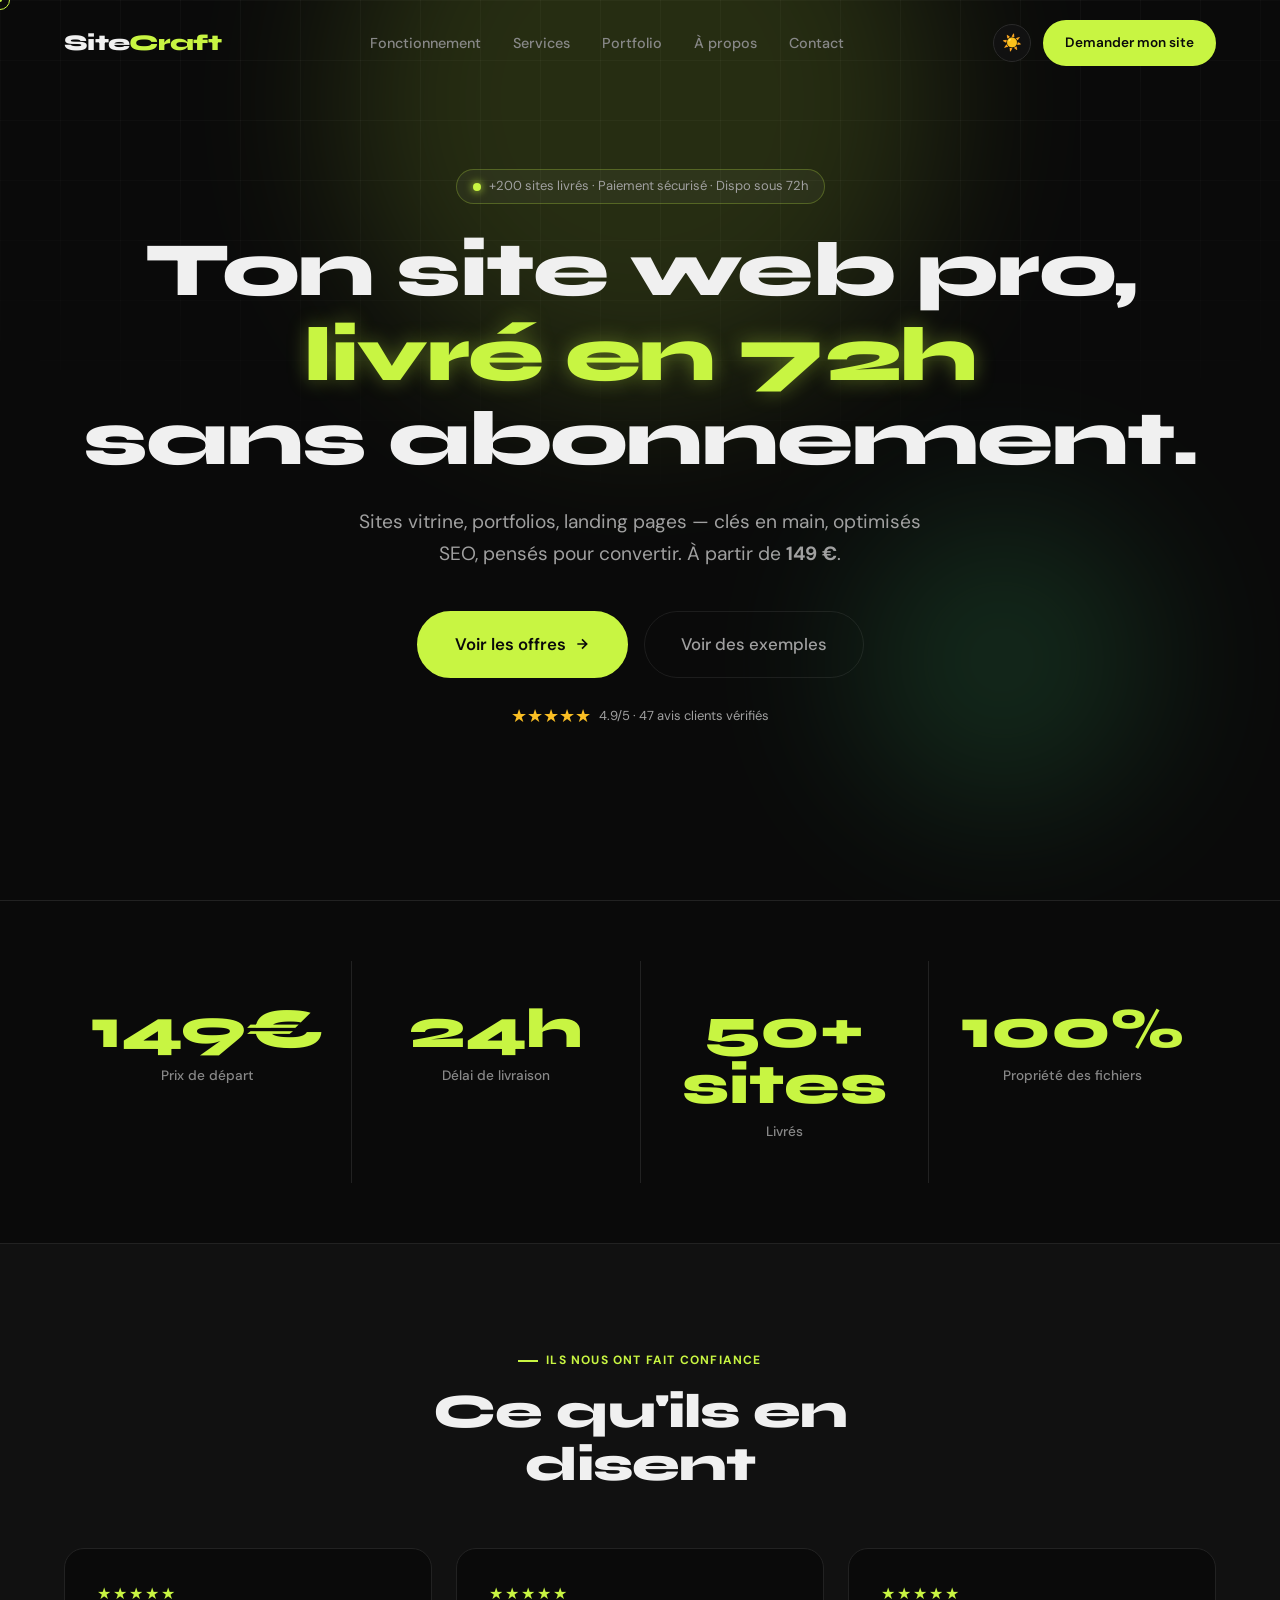
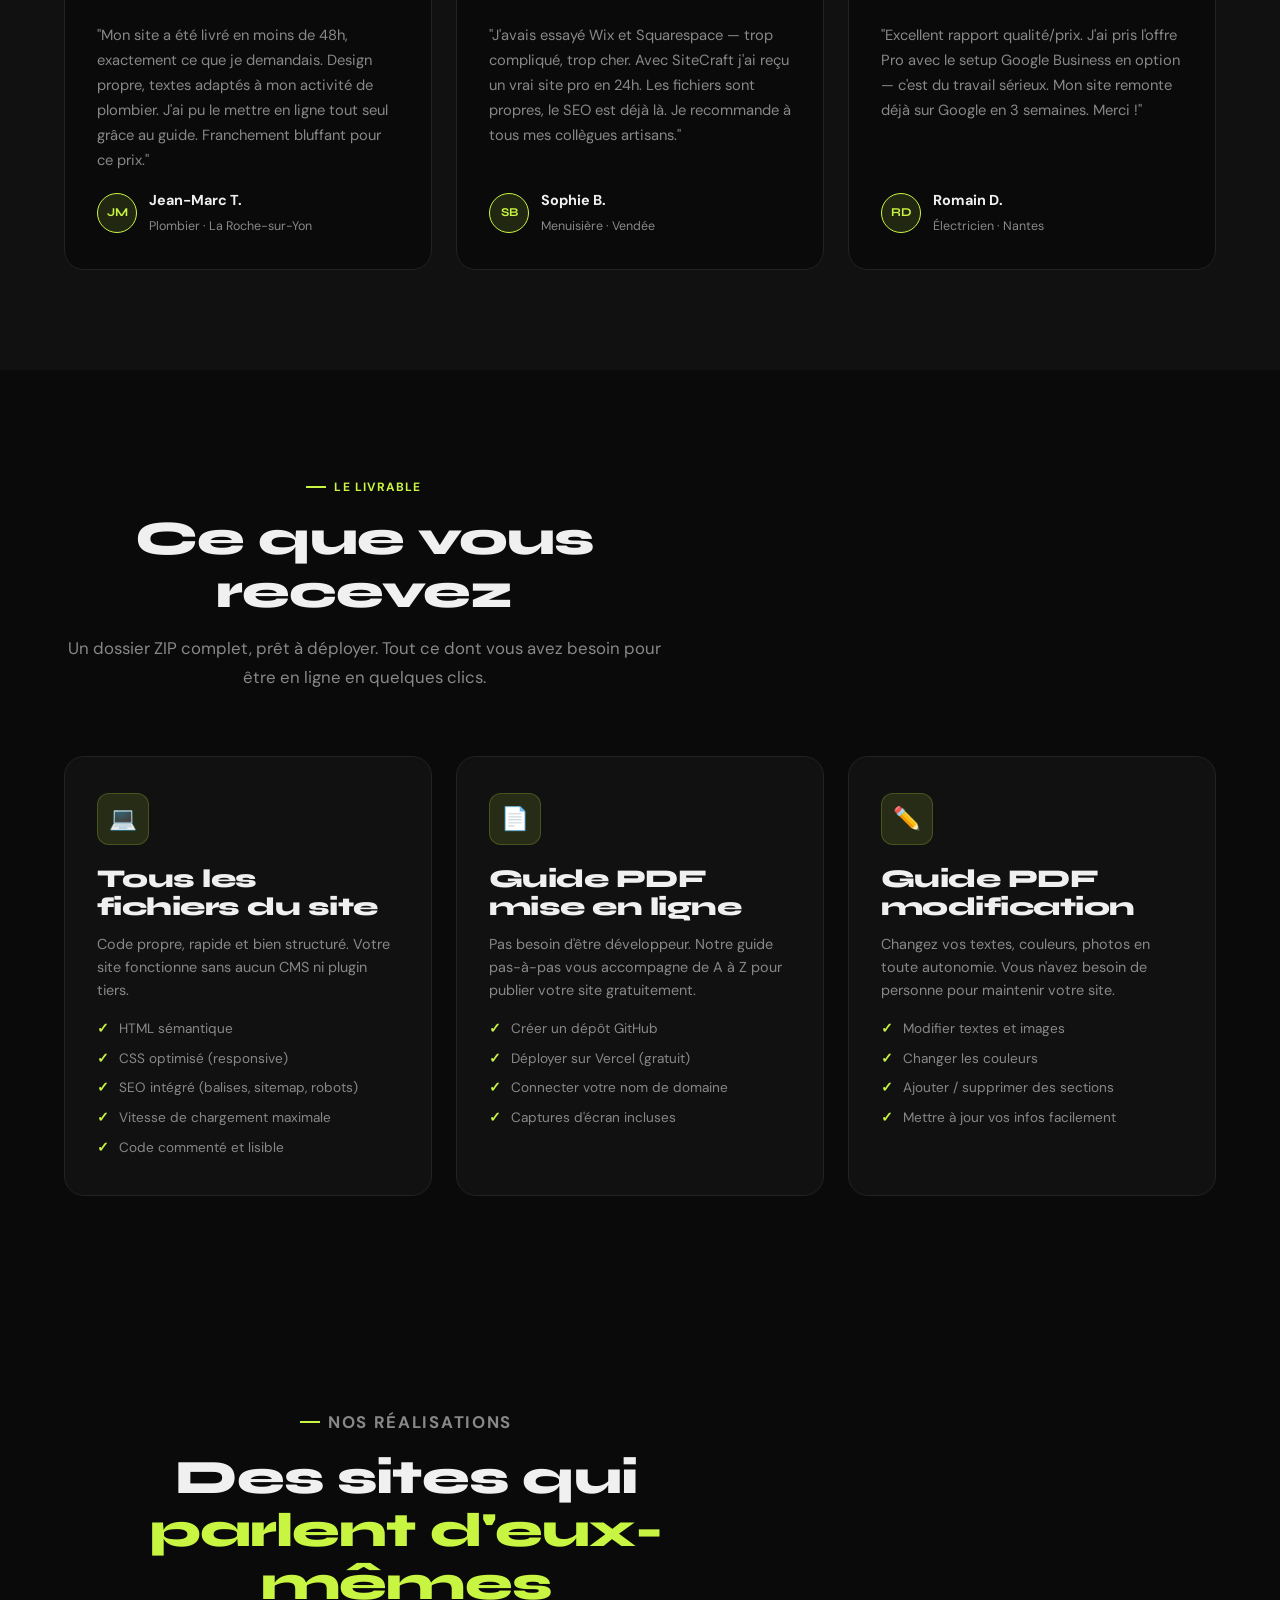
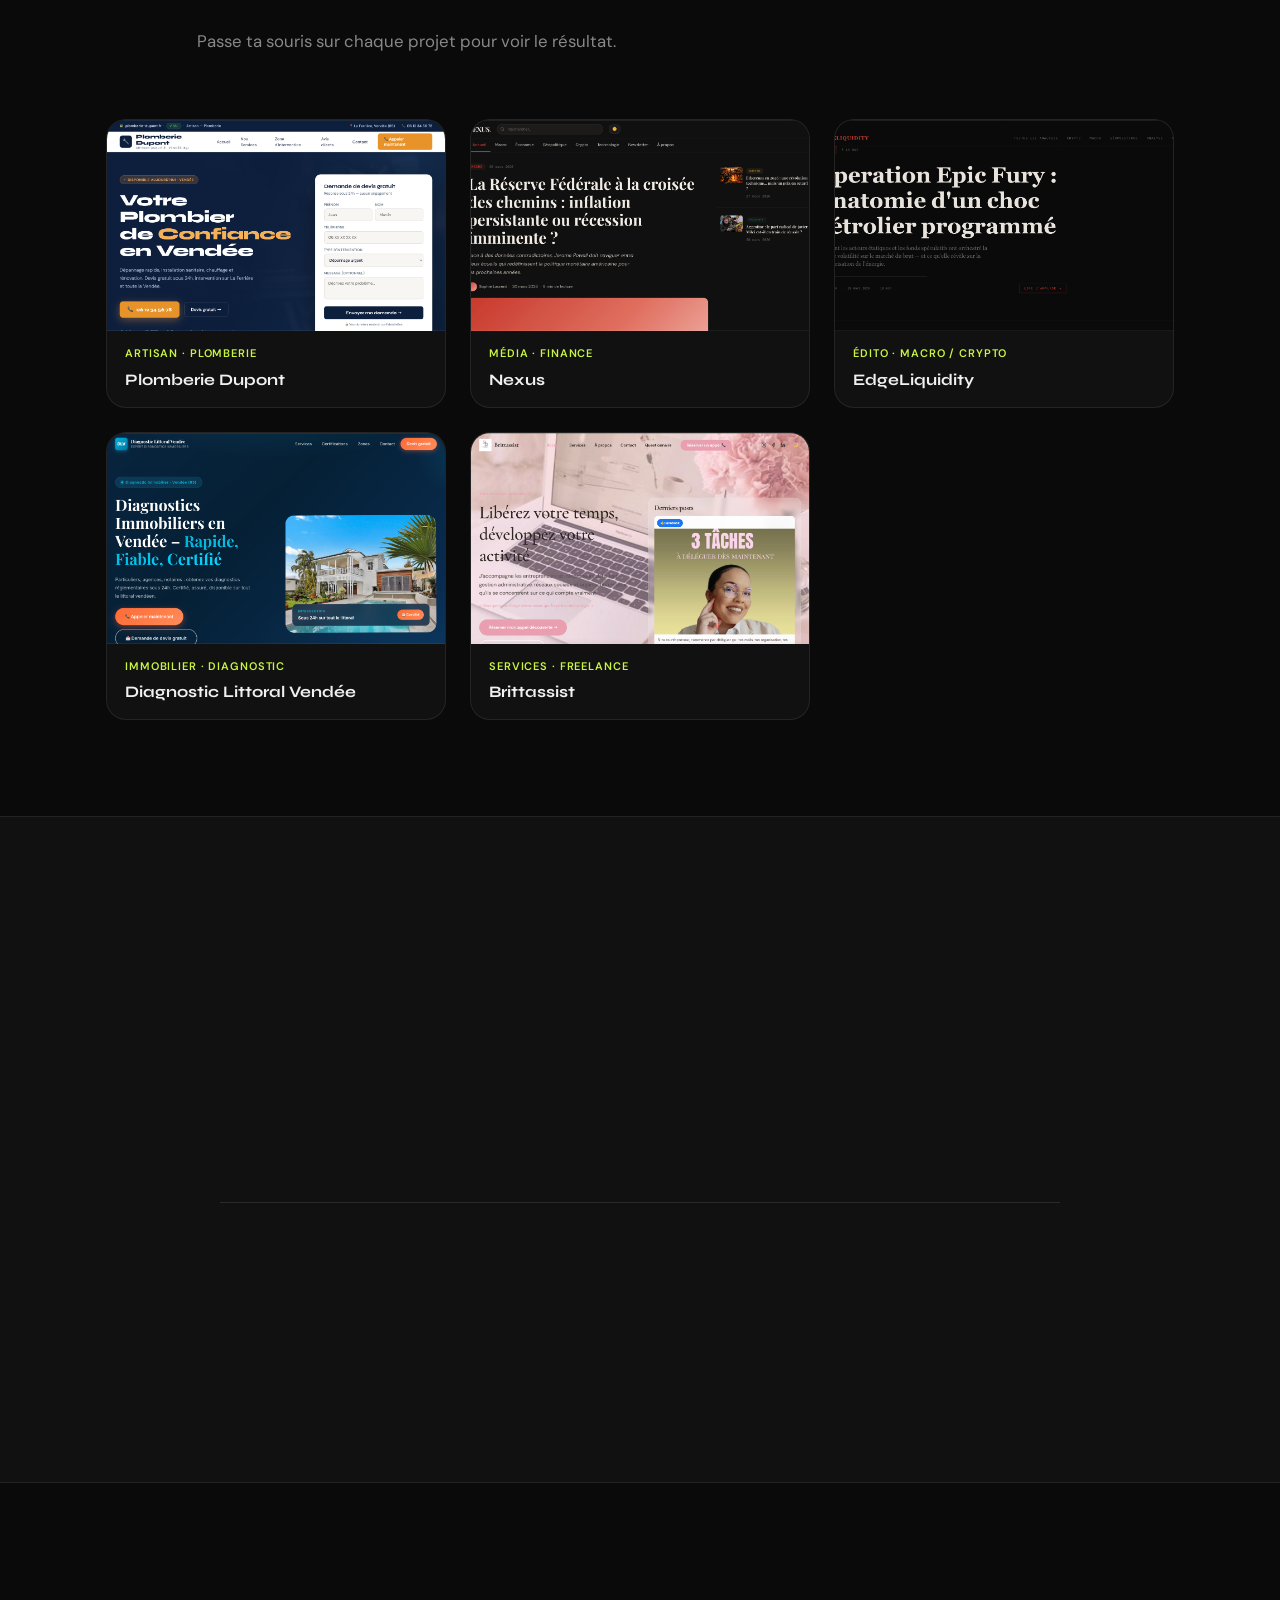
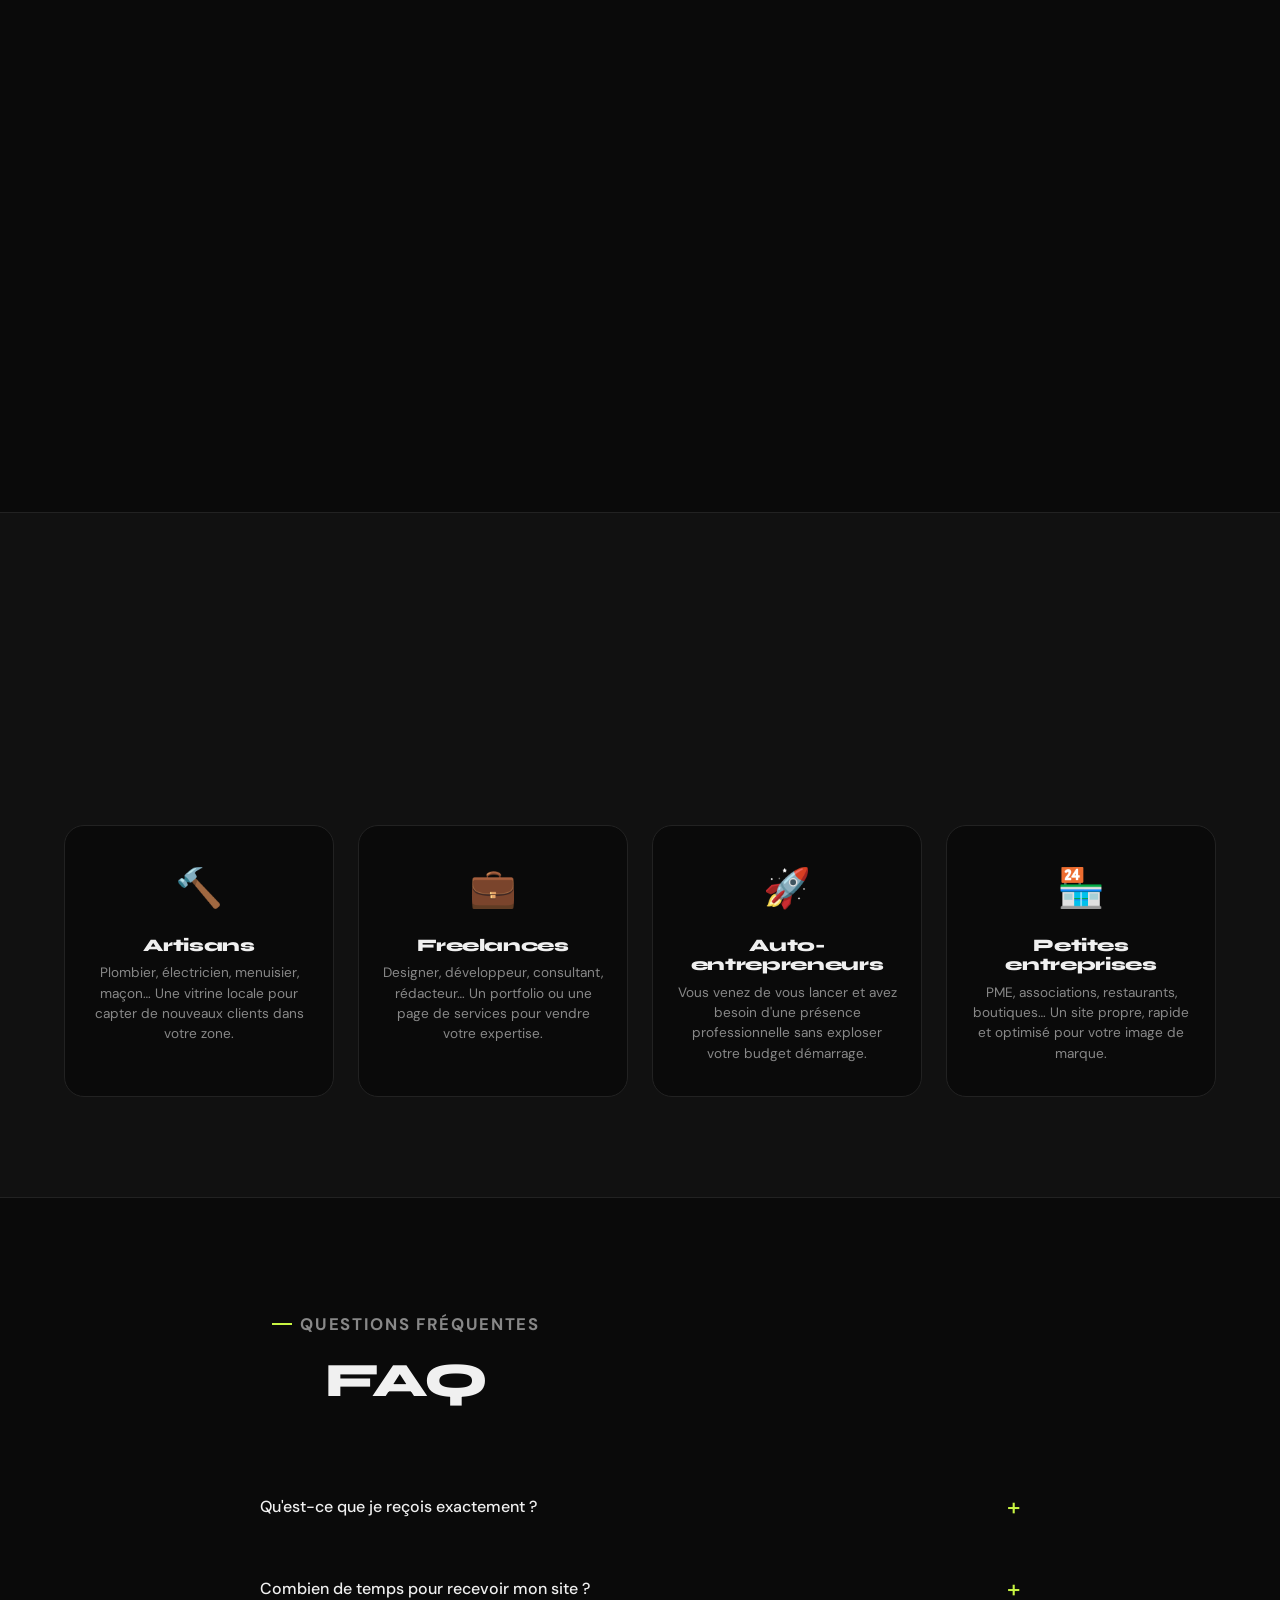
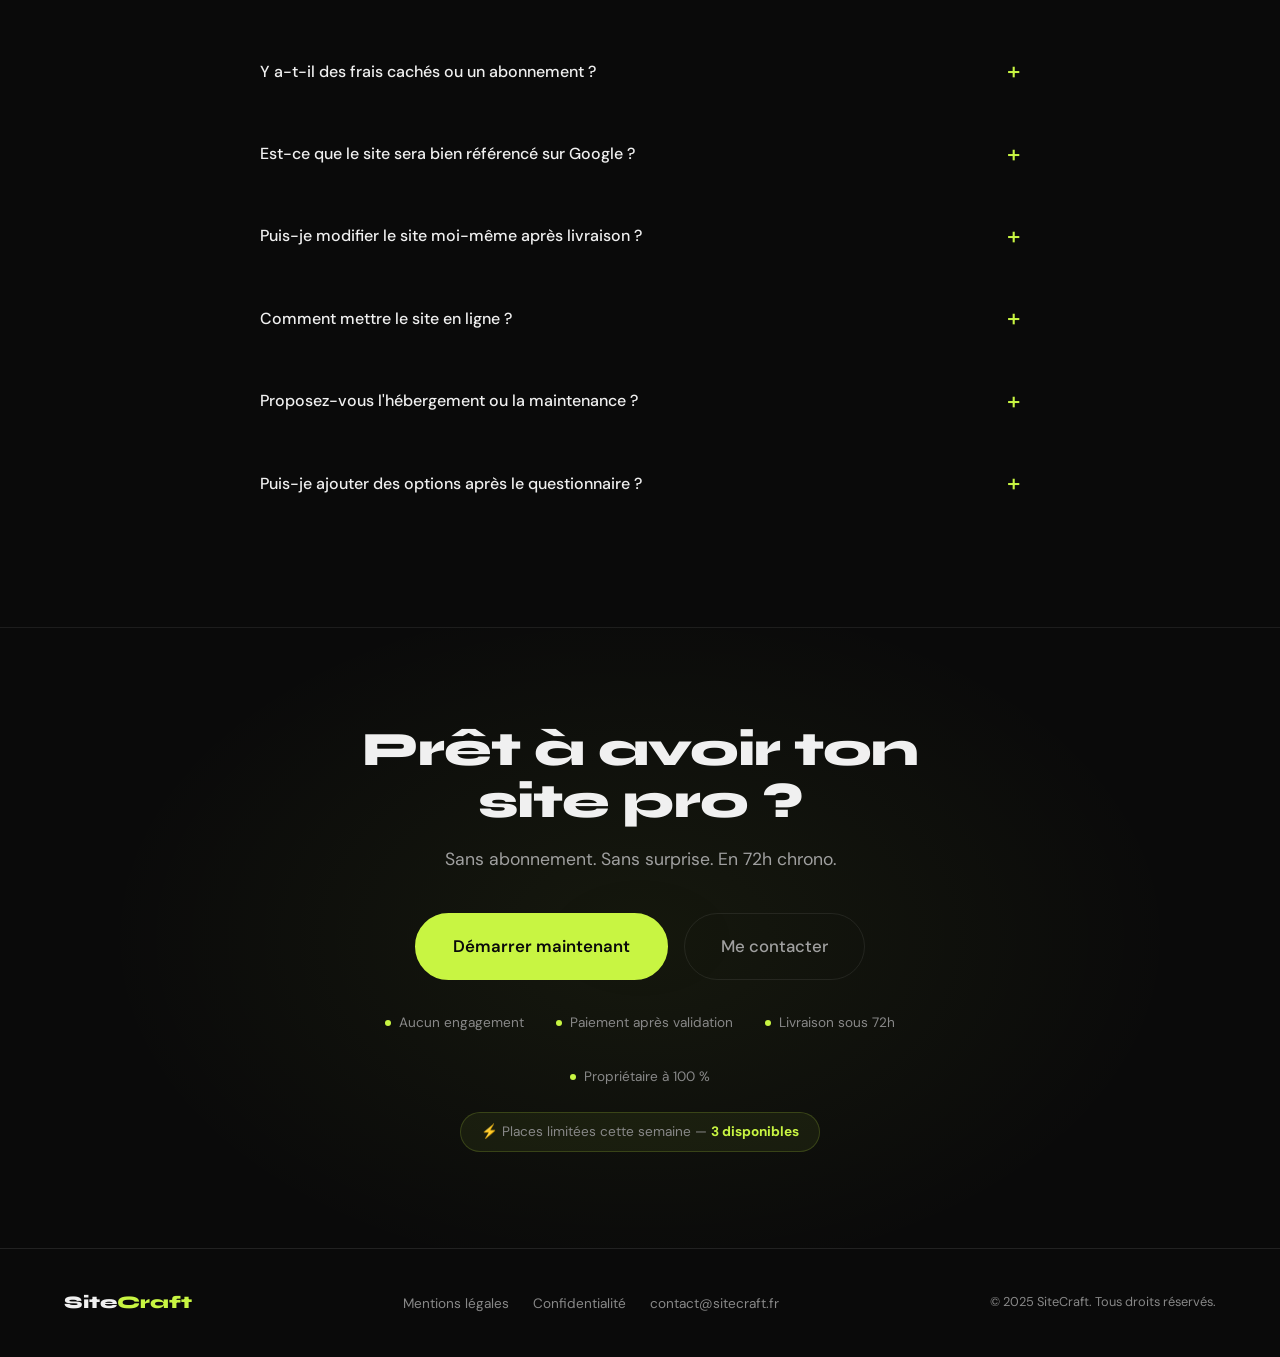
==== commit ae80d9f2: "update site" ====
--- a/index.html
+++ b/index.html
@@ -4,19 +4,32 @@
   <script>document.documentElement.setAttribute("data-theme",localStorage.getItem("theme")||"dark");</script>
   <meta charset="UTF-8" />
   <meta name="viewport" content="width=device-width, initial-scale=1.0" />
-  <title>SiteCraft — Création site web artisan & freelance | Livré en 24h dès 149 €</title>
-  <meta name="description" content="Site web professionnel livré en 24–48h dès 149 €. Design sur mesure, SEO intégré, fichiers HTML/CSS que vous possédez à 100 %. Sans abonnement. Paiement après validation." />
-  <meta name="keywords" content="création site web artisan, site web freelance pas cher, site internet auto-entrepreneur, création site rapide livraison 24h, site web professionnel sans abonnement" />
+  <meta name="robots" content="index, follow" />
+  <meta name="theme-color" content="#C8F542" />
+  <title>Création site web pro | SiteCraft — Livré en 72h dès 149 €</title>
+  <meta name="description" content="Site web professionnel livré en 72h dès 149 €. Design sur mesure, SEO intégré, fichiers HTML/CSS que vous possédez à 100 %. Sans abonnement. Paiement après validation." />
+  <meta name="keywords" content="création site web artisan, site web freelance pas cher, site internet auto-entrepreneur, création site rapide livraison 72h, site web professionnel sans abonnement" />
   <meta name="author" content="SiteCraft" />
-  <meta property="og:title" content="SiteCraft — Site web professionnel livré en 24h | Dès 149 €" />
-  <meta property="og:description" content="Site sur mesure, SEO intégré, fichiers que vous possédez. Sans abonnement. Paiement après validation. Livré en 24–48h." />
+  <link rel="canonical" href="https://sitecraft.fr/" />
+  <meta property="og:type" content="website" />
+  <meta property="og:url" content="https://sitecraft.fr/" />
+  <meta property="og:title" content="SiteCraft — Site web pro livré en 72h | Dès 149 €" />
+  <meta property="og:description" content="Site sur mesure, SEO intégré, fichiers que vous possédez. Sans abonnement. Paiement après validation. Livré en 72h." />
   <meta property="og:image" content="https://sitecraft.fr/og-image.jpg" />
-  <meta property="og:url" content="https://sitecraft.fr/" />
-  <meta property="og:type" content="website" />
+  <meta property="og:image:width" content="1200" />
+  <meta property="og:image:height" content="630" />
+  <meta property="og:locale" content="fr_FR" />
+  <meta property="og:site_name" content="SiteCraft" />
   <meta name="twitter:card" content="summary_large_image" />
-  <link rel="canonical" href="https://sitecraft.fr/" />
+  <meta name="twitter:title" content="SiteCraft — Site web pro livré en 72h | Dès 149 €" />
+  <meta name="twitter:description" content="Site sur mesure, SEO intégré, fichiers que vous possédez. Sans abonnement. Livré en 72h." />
+  <meta name="twitter:image" content="https://sitecraft.fr/og-image.jpg" />
+  <link rel="preconnect" href="https://fonts.googleapis.com" />
+  <link rel="dns-prefetch" href="//fonts.googleapis.com" />
+  <link href="https://fonts.googleapis.com/css2?family=Syne:wght@700;800&family=DM+Sans:opsz,wght@9..40,300;9..40,400;9..40,500&family=JetBrains+Mono&display=swap" rel="stylesheet" />
   <link rel="stylesheet" href="styles.css" />
   <link rel="sitemap" type="application/xml" href="/sitemap.xml" />
+  <style>body{margin:0;background:#0a0a0a;}.hero{min-height:100vh;display:flex;align-items:center;justify-content:center;}</style>
 </head>
 <body>
 
@@ -58,78 +71,39 @@
 
 <!-- ══════════════════════════ HERO ══════════════════════════ -->
 <section class="hero" id="hero">
-  <div class="container">
-    <div class="hero-grid">
-      <div class="hero-text">
-        <div class="hero-badge fade-up">
-          <span>✦</span> Livraison sous 24–48h
-        </div>
-        <h1 class="fade-up delay-1">
-          <span class="hero-title-line">Votre site web</span>
-          <span class="hero-title-line accent">professionnel</span>
-          <span class="hero-title-line">livré en 24h — <span class="accent">dès 149 €</span></span>
-        </h1>
-        <p class="fade-up delay-2">
-          Vous recevez un dossier ZIP complet : fichiers HTML/CSS, SEO, guide de mise en ligne PDF. Vous mettez en ligne vous-même en 15 min — ou je le fais pour vous.
-        </p>
-        <div class="hero-cta fade-up delay-3">
-          <a href="questionnaire.html" class="btn btn-primary btn-lg">Demander mon site →</a>
-          <a href="#fonctionnement" class="btn btn-outline btn-lg">Voir comment ça marche</a>
-        </div>
-        <div class="hero-trust fade-up delay-4">
-          <span>✔ Site prêt en 24–48h</span>
-          <span>✔ Aucun abonnement</span>
-          <span>✔ Paiement après validation</span>
-          <span>✔ Propriétaire à 100 %</span>
-          <span>✔ Mise en ligne en 15 min</span>
-        </div>
-      </div>
-      <div class="hero-visual fade-up delay-2">
-        <div class="hero-card">
-          <span class="floating-tag">📦 Livraison ZIP</span>
-          <div class="hero-card-title">Contenu du dossier livré</div>
-          <div class="file-list">
-            <div class="file-item">
-              <div class="file-icon html">🌐</div>
-              <span class="file-name">Page d'accueil</span>
-              <span class="file-size">Votre vitrine principale</span>
-            </div>
-            <div class="file-item">
-              <div class="file-icon html">📋</div>
-              <span class="file-name">Page services</span>
-              <span class="file-size">Vos offres détaillées</span>
-            </div>
-            <div class="file-item">
-              <div class="file-icon css">🎨</div>
-              <span class="file-name">Design & mise en page</span>
-              <span class="file-size">Couleurs et style</span>
-            </div>
-            <div class="file-item">
-              <div class="file-icon xml">📍</div>
-              <span class="file-name">Plan du site</span>
-              <span class="file-size">Référencement Google</span>
-            </div>
-            <div class="file-item">
-              <div class="file-icon pdf">📖</div>
-              <span class="file-name">Guide mise en ligne</span>
-              <span class="file-size">Étapes pas-à-pas</span>
-            </div>
-            <div class="file-item">
-              <div class="file-icon pdf">✏️</div>
-              <span class="file-name">Guide modifications</span>
-              <span class="file-size">Personnalisez seul</span>
-            </div>
-          </div>
-          <div class="hero-card-footer">
-            <div class="hero-zip-badge">
-              <svg width="16" height="16" viewBox="0 0 24 24" fill="none" stroke="currentColor" stroke-width="2"><path d="M21 15v4a2 2 0 01-2 2H5a2 2 0 01-2-2v-4M7 10l5 5 5-5M12 15V3"/></svg>
-              votre-site.zip prêt à déployer
-            </div>
-            <span style="font-size:0.8rem;color:var(--muted);">~12 fichiers</span>
-          </div>
-        </div>
-      </div>
-    </div>
+  <div class="hero-bg">
+    <div class="hero-grid"></div>
+    <div class="hero-orb hero-orb-1"></div>
+    <div class="hero-orb hero-orb-2"></div>
+  </div>
+
+  <div class="hero-badge">
+    <span class="badge-dot"></span>
+    <span>+200 sites livrés · Paiement sécurisé · Dispo sous 72h</span>
+  </div>
+
+  <h1 class="hero-title">
+    Ton site web pro,<br>
+    <span class="hero-title-accent">livré en 72h</span><br>
+    sans abonnement.
+  </h1>
+
+  <p class="hero-subtitle">
+    Sites vitrine, portfolios, landing pages — clés en main, optimisés SEO,
+    pensés pour convertir. À partir de <strong>149 €</strong>.
+  </p>
+
+  <div class="hero-cta-group">
+    <a href="#pricing" class="btn btn-primary btn-lg">
+      Voir les offres
+      <svg width="16" height="16" viewBox="0 0 24 24" fill="none" stroke="currentColor" stroke-width="2.5"><path d="M5 12h14M12 5l7 7-7 7"/></svg>
+    </a>
+    <a href="#portfolio" class="btn btn-ghost btn-lg">Voir des exemples</a>
+  </div>
+
+  <div class="hero-proof">
+    <div class="proof-stars">★★★★★</div>
+    <span class="proof-text">4.9/5 · 47 avis clients vérifiés</span>
   </div>
 </section>
 
@@ -254,94 +228,110 @@
 </section>
 
 <!-- ══════════════════════════ PORTFOLIO ══════════════════════════ -->
-<section id="portfolio">
-  <div class="container">
-    <div class="section-header fade-up" style="margin:0 auto 56px;text-align:center;">
-      <div class="section-label" style="justify-content:center;">Exemples de réalisations</div>
-      <h2>Sites livrés récemment</h2>
-      <p>Chaque site est créé sur mesure à partir des informations du client.</p>
-    </div>
-    <div class="portfolio-grid">
-
-      <div class="portfolio-card fade-up">
-        <div class="portfolio-preview">
-          <div class="portfolio-browser">
-            <div class="portfolio-browser-dots">
-              <span></span><span></span><span></span>
-            </div>
-            <div class="portfolio-browser-url">menuiserie-piveteau.fr</div>
-          </div>
-          <div class="portfolio-screenshot artisan-menuisier">
-            <div class="mock-hero">
-              <div class="mock-badge">Artisan Menuisier</div>
-              <div class="mock-h1">Menuiserie Piveteau</div>
-              <div class="mock-sub">La Ferrière · Vendée</div>
-            </div>
-          </div>
-        </div>
-        <div class="portfolio-info">
-          <div class="portfolio-tags">
-            <span>Artisan</span><span>5 pages</span><span>SEO local</span>
-          </div>
-          <h3>Menuiserie Piveteau</h3>
-          <p>Site vitrine local avec pages Services, Réalisations, Contact et formulaire de devis intégré.</p>
-        </div>
-      </div>
-
-      <div class="portfolio-card fade-up delay-1">
-        <div class="portfolio-preview">
-          <div class="portfolio-browser">
-            <div class="portfolio-browser-dots">
-              <span></span><span></span><span></span>
-            </div>
-            <div class="portfolio-browser-url">diagnostic-littoral-vendee.fr</div>
-          </div>
-          <div class="portfolio-screenshot diagnostic">
-            <div class="mock-hero">
-              <div class="mock-badge">Diagnostic immobilier</div>
-              <div class="mock-h1">Diagnostic Littoral Vendée</div>
-              <div class="mock-sub">Vendée · Loire-Atlantique</div>
-            </div>
-          </div>
-        </div>
-        <div class="portfolio-info">
-          <div class="portfolio-tags">
-            <span>Immobilier</span><span>6 pages</span><span>SEO</span>
-          </div>
-          <h3>Diagnostic Littoral Vendée</h3>
-          <p>Site multi-pages pour diagnostiqueur immobilier certifié. Tarifs, services, zone d'intervention.</p>
-        </div>
-      </div>
-
-      <div class="portfolio-card fade-up delay-2">
-        <div class="portfolio-preview">
-          <div class="portfolio-browser">
-            <div class="portfolio-browser-dots">
-              <span></span><span></span><span></span>
-            </div>
-            <div class="portfolio-browser-url">votre-site.fr</div>
-          </div>
-          <div class="portfolio-screenshot placeholder-site">
-            <div class="mock-hero">
-              <div class="mock-badge">Votre activité</div>
-              <div class="mock-h1">Votre prochain site</div>
-              <div class="mock-sub">Livré en 24–48h</div>
-            </div>
-          </div>
-        </div>
-        <div class="portfolio-info">
-          <div class="portfolio-tags">
-            <span>Sur mesure</span><span>Dès 149 €</span><span>24h</span>
-          </div>
-          <h3>Votre projet ici</h3>
-          <p>Remplissez le questionnaire et rejoignez nos clients satisfaits. Livraison sous 24 à 48h.</p>
-        </div>
-      </div>
-
-    </div>
-    <div style="text-align:center;margin-top:48px;" class="fade-up">
-      <a href="questionnaire.html" class="btn btn-outline btn-lg">Démarrer mon projet →</a>
-    </div>
+<section class="section reveal" id="portfolio">
+  <div class="section-header">
+    <p class="section-label">Nos réalisations</p>
+    <h2 class="section-title">Des sites qui <span style="color: var(--color-primary)">parlent d'eux-mêmes</span></h2>
+    <p class="section-subtitle">Passe ta souris sur chaque projet pour voir le résultat.</p>
+  </div>
+
+  <div class="portfolio-grid">
+
+    <!-- Plomberie Dupont -->
+    <a class="portfolio-card" href="https://dupont.vercel.app/" target="_blank" rel="noopener noreferrer">
+      <div class="portfolio-img-wrap">
+        <img src="images/dupont.png" alt="Site vitrine plombier Vendée – Plomberie Dupont" loading="lazy" width="800" height="500">
+        <div class="portfolio-overlay">
+          <div class="portfolio-overlay-inner">
+            <span class="portfolio-visit-btn">
+              Voir le site
+              <svg width="14" height="14" viewBox="0 0 24 24" fill="none" stroke="currentColor" stroke-width="2.5"><path d="M18 13v6a2 2 0 01-2 2H5a2 2 0 01-2-2V8a2 2 0 012-2h6"/><polyline points="15 3 21 3 21 9"/><line x1="10" y1="14" x2="21" y2="3"/></svg>
+            </span>
+          </div>
+        </div>
+      </div>
+      <div class="portfolio-meta">
+        <span class="portfolio-type">Artisan · Plomberie</span>
+        <span class="portfolio-name">Plomberie Dupont</span>
+      </div>
+    </a>
+
+    <!-- Nexus -->
+    <a class="portfolio-card" href="https://nexus-new-psi.vercel.app/" target="_blank" rel="noopener noreferrer">
+      <div class="portfolio-img-wrap">
+        <img src="images/nexus.png" alt="Site média finance – Nexus" loading="lazy" width="800" height="500">
+        <div class="portfolio-overlay">
+          <div class="portfolio-overlay-inner">
+            <span class="portfolio-visit-btn">
+              Voir le site
+              <svg width="14" height="14" viewBox="0 0 24 24" fill="none" stroke="currentColor" stroke-width="2.5"><path d="M18 13v6a2 2 0 01-2 2H5a2 2 0 01-2-2V8a2 2 0 012-2h6"/><polyline points="15 3 21 3 21 9"/><line x1="10" y1="14" x2="21" y2="3"/></svg>
+            </span>
+          </div>
+        </div>
+      </div>
+      <div class="portfolio-meta">
+        <span class="portfolio-type">Média · Finance</span>
+        <span class="portfolio-name">Nexus</span>
+      </div>
+    </a>
+
+    <!-- EdgeLiquidity -->
+    <a class="portfolio-card" href="https://edgeliquidity-j95e.vercel.app/" target="_blank" rel="noopener noreferrer">
+      <div class="portfolio-img-wrap">
+        <img src="images/edgeliquidity.png" alt="Plateforme éditoriale macro – EdgeLiquidity" loading="lazy" width="800" height="500">
+        <div class="portfolio-overlay">
+          <div class="portfolio-overlay-inner">
+            <span class="portfolio-visit-btn">
+              Voir le site
+              <svg width="14" height="14" viewBox="0 0 24 24" fill="none" stroke="currentColor" stroke-width="2.5"><path d="M18 13v6a2 2 0 01-2 2H5a2 2 0 01-2-2V8a2 2 0 012-2h6"/><polyline points="15 3 21 3 21 9"/><line x1="10" y1="14" x2="21" y2="3"/></svg>
+            </span>
+          </div>
+        </div>
+      </div>
+      <div class="portfolio-meta">
+        <span class="portfolio-type">Édito · Macro / Crypto</span>
+        <span class="portfolio-name">EdgeLiquidity</span>
+      </div>
+    </a>
+
+    <!-- Prop Vert (Diagnostic Littoral Vendée) -->
+    <a class="portfolio-card" href="https://prop-vert-two.vercel.app/" target="_blank" rel="noopener noreferrer">
+      <div class="portfolio-img-wrap">
+        <img src="images/prop.png" alt="Site diagnostic immobilier Vendée" loading="lazy" width="800" height="500">
+        <div class="portfolio-overlay">
+          <div class="portfolio-overlay-inner">
+            <span class="portfolio-visit-btn">
+              Voir le site
+              <svg width="14" height="14" viewBox="0 0 24 24" fill="none" stroke="currentColor" stroke-width="2.5"><path d="M18 13v6a2 2 0 01-2 2H5a2 2 0 01-2-2V8a2 2 0 012-2h6"/><polyline points="15 3 21 3 21 9"/><line x1="10" y1="14" x2="21" y2="3"/></svg>
+            </span>
+          </div>
+        </div>
+      </div>
+      <div class="portfolio-meta">
+        <span class="portfolio-type">Immobilier · Diagnostic</span>
+        <span class="portfolio-name">Diagnostic Littoral Vendée</span>
+      </div>
+    </a>
+
+    <!-- Brittassist -->
+    <a class="portfolio-card" href="https://brittassist.fr/" target="_blank" rel="noopener noreferrer">
+      <div class="portfolio-img-wrap">
+        <img src="images/brittassist.png" alt="Site assistante indépendante – Brittassist" loading="lazy" width="800" height="500">
+        <div class="portfolio-overlay">
+          <div class="portfolio-overlay-inner">
+            <span class="portfolio-visit-btn">
+              Voir le site
+              <svg width="14" height="14" viewBox="0 0 24 24" fill="none" stroke="currentColor" stroke-width="2.5"><path d="M18 13v6a2 2 0 01-2 2H5a2 2 0 01-2-2V8a2 2 0 012-2h6"/><polyline points="15 3 21 3 21 9"/><line x1="10" y1="14" x2="21" y2="3"/></svg>
+            </span>
+          </div>
+        </div>
+      </div>
+      <div class="portfolio-meta">
+        <span class="portfolio-type">Services · Freelance</span>
+        <span class="portfolio-name">Brittassist</span>
+      </div>
+    </a>
+
   </div>
 </section>
 
@@ -378,8 +368,42 @@
   </div>
 </section>
 
+<!-- ══════════════════════════ CONFIANCE & GARANTIES ══════════════════════════ -->
+<section class="trust-section reveal">
+  <div class="trust-grid">
+    <div class="trust-item">
+      <div class="trust-icon">🔒</div>
+      <div>
+        <strong>Paiement sécurisé</strong>
+        <p>SSL · Stripe · Virement</p>
+      </div>
+    </div>
+    <div class="trust-item">
+      <div class="trust-icon">🚀</div>
+      <div>
+        <strong>Livraison en 72h</strong>
+        <p>Garantie contractuelle</p>
+      </div>
+    </div>
+    <div class="trust-item">
+      <div class="trust-icon">♻️</div>
+      <div>
+        <strong>Sans abonnement</strong>
+        <p>Tu paies une fois. C'est à toi.</p>
+      </div>
+    </div>
+    <div class="trust-item">
+      <div class="trust-icon">✅</div>
+      <div>
+        <strong>Satisfaction garantie</strong>
+        <p>Révisions incluses jusqu'à validation</p>
+      </div>
+    </div>
+  </div>
+</section>
+
 <!-- ══════════════════════════ L'OFFRE — 3 PALIERS ══════════════════════════ -->
-<section id="offre">
+<section id="pricing">
   <div class="container">
     <div class="section-header fade-up" style="margin:0 auto 56px;text-align:center;">
       <div class="section-label" style="justify-content:center;">Les offres</div>
@@ -569,151 +593,78 @@
 </section>
 
 <!-- ══════════════════════════ FAQ ══════════════════════════ -->
-<section id="faq">
-  <div class="container">
-    <div class="section-header fade-up" style="margin:0 auto 64px;text-align:center;max-width:100%;">
-      <div class="section-label" style="justify-content:center;">Questions fréquentes</div>
-      <h2>FAQ</h2>
-    </div>
-    <div class="faq-list">
-      <div class="faq-item">
-        <button class="faq-question">
-          Qu'est-ce que je reçois exactement ?
-          <span class="faq-icon">+</span>
-        </button>
-        <div class="faq-answer">
-          <div class="faq-answer-inner">
-            Vous recevez un dossier ZIP contenant tous les fichiers de votre site : les pages HTML, la feuille de styles CSS, le fichier sitemap.xml, le fichier robots.txt, ainsi que deux guides PDF détaillés — l'un pour mettre le site en ligne, l'autre pour le modifier vous-même. Vous possédez l'intégralité du code source.
-          </div>
-        </div>
-      </div>
-      <div class="faq-item">
-        <button class="faq-question">
-          Comment mettre le site en ligne ?
-          <span class="faq-icon">+</span>
-        </button>
-        <div class="faq-answer">
-          <div class="faq-answer-inner">
-            Le guide PDF inclus vous accompagne étape par étape. La méthode recommandée est gratuite : créer un compte GitHub (gratuit), déposer les fichiers, puis déployer via Vercel (gratuit). Votre site est en ligne en moins de 15 minutes. Si vous avez un nom de domaine, le guide vous explique comment le connecter.
-          </div>
-        </div>
-      </div>
-      <div class="faq-item">
-        <button class="faq-question">
-          Puis-je modifier le site moi-même après livraison ?
-          <span class="faq-icon">+</span>
-        </button>
-        <div class="faq-answer">
-          <div class="faq-answer-inner">
-            Absolument. Le guide de modification PDF vous explique comment changer vos textes, vos images, vos couleurs, ajouter ou supprimer des sections. Le code est commenté et lisible, même sans formation technique. Et vous pouvez aussi me contacter pour une mise à jour payante si vous préférez déléguer.
-          </div>
-        </div>
-      </div>
-      <div class="faq-item">
-        <button class="faq-question">
-          Que se passe-t-il après le paiement ?
-          <span class="faq-icon">+</span>
-        </button>
-        <div class="faq-answer">
-          <div class="faq-answer-inner">
-            Après réception du paiement, je vous envoie le dossier ZIP par email dans les plus brefs délais. Le dossier contient tous les fichiers finaux validés lors de l'étape de proposition. Vous n'avez plus qu'à suivre le guide pour publier votre site.
-          </div>
-        </div>
-      </div>
-      <div class="faq-item">
-        <button class="faq-question">
-          Proposez-vous l'hébergement ou la maintenance ?
-          <span class="faq-icon">+</span>
-        </button>
-        <div class="faq-answer">
-          <div class="faq-answer-inner">
-            L'hébergement n'est pas inclus mais le guide vous explique comment l'obtenir gratuitement via GitHub + Vercel. Pour la maintenance, une option à 29 €/mois est disponible : elle couvre les mises à jour de contenu et le suivi technique. Mentionnez-la dans le questionnaire.
-          </div>
-        </div>
-      </div>
-      <div class="faq-item">
-        <button class="faq-question">
-          Combien de temps pour recevoir mon site ?
-          <span class="faq-icon">+</span>
-        </button>
-        <div class="faq-answer">
-          <div class="faq-answer-inner">
-            La livraison d'une proposition se fait sous 24 à 48h après réception de votre questionnaire complet. Si des informations manquent ou si des allers-retours sont nécessaires, le délai peut s'allonger légèrement. Un aller-retour de correction est inclus (deux avec l'offre Premium) avant la livraison finale.
-          </div>
-        </div>
-      </div>
-      <div class="faq-item">
-        <button class="faq-question">
-          Quels sont les délais de disponibilité ?
-          <span class="faq-icon">+</span>
-        </button>
-        <div class="faq-answer">
-          <div class="faq-answer-inner">
-            Pour garantir la qualité de chaque livrable, je prends maximum 5 projets par semaine. Si ma semaine est complète, votre questionnaire sera traité en début de semaine suivante. Vous serez informé rapidement par email.
-          </div>
-        </div>
-      </div>
-      <div class="faq-item">
-        <button class="faq-question">
-          Puis-je ajouter des options après avoir rempli le questionnaire ?
-          <span class="faq-icon">+</span>
-        </button>
-        <div class="faq-answer">
-          <div class="faq-answer-inner">
-            Oui, parfaitement. Les options (maintenance, rédaction SEO, setup Google Business, livraison prioritaire 24h) peuvent être ajoutées à tout moment avant la validation finale. Mentionnez vos besoins dans le questionnaire ou répondez directement à l'email de proposition.
-          </div>
-        </div>
-      </div>
-      <div class="faq-item">
-        <button class="faq-question">
-          Est-ce que vous pouvez mettre le site en ligne pour moi ?
-          <span class="faq-icon">+</span>
-        </button>
-        <div class="faq-answer">
-          <div class="faq-answer-inner">
-            Oui, c'est l'option Mise en ligne complète (100 €). Je m'occupe de tout : création du dépôt GitHub, déploiement Vercel, connexion de votre nom de domaine. Votre site est en ligne sans que vous ayez à toucher une ligne de code.
-          </div>
-        </div>
-      </div>
-      <div class="faq-item">
-        <button class="faq-question">
-          Que se passe-t-il si je veux modifier mon site après livraison ?
-          <span class="faq-icon">+</span>
-        </button>
-        <div class="faq-answer">
-          <div class="faq-answer-inner">
-            Toute modification après validation finale est facturée séparément : 30 € par intervention de contenu (textes, photos, coordonnées), à partir de 80 € pour l'ajout d'une page complète. Vous pouvez aussi modifier vous-même grâce au guide PDF inclus.
-          </div>
-        </div>
-      </div>
-    </div>
+<section class="section reveal" id="faq">
+  <div class="section-header">
+    <p class="section-label">Questions fréquentes</p>
+    <h2 class="section-title">FAQ</h2>
+  </div>
+  <div class="faq-list" style="max-width:760px;margin:0 auto;">
+    <details class="faq-details">
+      <summary>Qu'est-ce que je reçois exactement ?</summary>
+      <p class="faq-answer">Vous recevez un dossier ZIP contenant tous les fichiers de votre site : pages HTML, CSS, sitemap.xml, robots.txt, et deux guides PDF — l'un pour mettre en ligne, l'autre pour modifier. Vous possédez 100 % du code source.</p>
+    </details>
+    <details class="faq-details">
+      <summary>Combien de temps pour recevoir mon site ?</summary>
+      <p class="faq-answer">72h ouvrées après validation du brief et du paiement. Un aller-retour de correction est inclus (deux avec l'offre Premium). Garanti.</p>
+    </details>
+    <details class="faq-details">
+      <summary>Y a-t-il des frais cachés ou un abonnement ?</summary>
+      <p class="faq-answer">Non. Prix fixe, paiement unique. Le site t'appartient à 100 %. Aucun abonnement, aucun frais récurrent.</p>
+    </details>
+    <details class="faq-details">
+      <summary>Est-ce que le site sera bien référencé sur Google ?</summary>
+      <p class="faq-answer">Oui. Chaque site inclut un SEO on-page complet : balises meta, structure Hn, vitesse optimisée, données structurées schema.org, sitemap.xml et robots.txt.</p>
+    </details>
+    <details class="faq-details">
+      <summary>Puis-je modifier le site moi-même après livraison ?</summary>
+      <p class="faq-answer">Oui, le guide de modification PDF vous explique comment changer textes, images, couleurs. Le code est commenté et lisible. Ou contactez-nous pour une mise à jour payante si vous préférez déléguer.</p>
+    </details>
+    <details class="faq-details">
+      <summary>Comment mettre le site en ligne ?</summary>
+      <p class="faq-answer">Le guide PDF accompagne étape par étape : GitHub (gratuit) + Vercel (gratuit). Votre site est en ligne en moins de 15 minutes. Connexion domaine incluse dans le guide. Option mise en ligne complète disponible à 100 €.</p>
+    </details>
+    <details class="faq-details">
+      <summary>Proposez-vous l'hébergement ou la maintenance ?</summary>
+      <p class="faq-answer">L'hébergement est gratuit via GitHub + Vercel (expliqué dans le guide). Maintenance disponible à 29 €/mois pour les mises à jour de contenu et le suivi technique.</p>
+    </details>
+    <details class="faq-details">
+      <summary>Puis-je ajouter des options après le questionnaire ?</summary>
+      <p class="faq-answer">Oui. Les options (maintenance, rédaction SEO, setup Google Business, livraison prioritaire) peuvent être ajoutées avant la validation finale. Mentionnez-les dans le questionnaire ou répondez à l'email de proposition.</p>
+    </details>
   </div>
 </section>
 
 <!-- ══════════════════════════ CTA FINAL ══════════════════════════ -->
-<section class="cta-section" id="contact">
-  <div class="container">
-    <div class="section-label fade-up" style="justify-content:center;">Démarrer</div>
-    <h2 class="fade-up delay-1">Prêt à avoir votre site ?</h2>
-    <p class="fade-up delay-2">
-      Remplissez le questionnaire en 5 minutes.<br>
-      Recevez votre site professionnel sous 24–48h.
-    </p>
-    <a href="questionnaire.html" class="btn btn-primary btn-lg fade-up delay-3">
-      Démarrer maintenant →
-    </a>
-    <div class="cta-features fade-up delay-4">
+<section class="cta-final reveal" id="contact">
+  <div class="cta-final-inner">
+    <h2 class="cta-final-title">Prêt à avoir ton site pro ?</h2>
+    <p class="cta-final-sub">Sans abonnement. Sans surprise. En 72h chrono.</p>
+    <div class="cta-final-actions">
+      <a href="#pricing" class="btn btn-primary btn-lg">Démarrer maintenant</a>
+      <a href="mailto:contact@sitecraft.fr" class="btn btn-ghost btn-lg">Me contacter</a>
+    </div>
+    <div class="cta-features" style="margin-top:32px;">
       <div class="cta-feature"><div class="cta-feature-dot"></div> Aucun engagement</div>
       <div class="cta-feature"><div class="cta-feature-dot"></div> Paiement après validation</div>
-      <div class="cta-feature"><div class="cta-feature-dot"></div> Livraison sous 24–48h</div>
+      <div class="cta-feature"><div class="cta-feature-dot"></div> Livraison sous 72h</div>
       <div class="cta-feature"><div class="cta-feature-dot"></div> Propriétaire à 100 %</div>
-      <div class="cta-feature"><div class="cta-feature-dot"></div> 5 projets max / semaine</div>
-    </div>
-    <div class="urgency-note fade-up delay-5">
+    </div>
+    <div class="urgency-note" style="margin-top:24px;">
       ⚡ Places limitées cette semaine — <strong style="color:var(--accent);">3 disponibles</strong>
     </div>
   </div>
 </section>
+
+<!-- Sticky CTA mobile -->
+<div class="sticky-cta" id="stickyCta">
+  <div class="sticky-cta-inner">
+    <div>
+      <span class="sticky-cta-label">Prêt à lancer ton site ?</span>
+      <span class="sticky-cta-sublabel">Livraison en 72h garantie</span>
+    </div>
+    <a href="#pricing" class="btn btn-primary btn-sm">Voir les offres</a>
+  </div>
+</div>
 
 <!-- ══════════════════════════ FOOTER ══════════════════════════ -->
 <footer>
@@ -730,6 +681,65 @@
   </div>
 </footer>
 
+<script type="application/ld+json">
+{
+  "@context": "https://schema.org",
+  "@graph": [
+    {
+      "@type": "Organization",
+      "@id": "https://sitecraft.fr/#organization",
+      "name": "SiteCraft",
+      "url": "https://sitecraft.fr",
+      "logo": "https://sitecraft.fr/logo.png",
+      "contactPoint": { "@type": "ContactPoint", "contactType": "customer service", "availableLanguage": "French", "email": "contact@sitecraft.fr" },
+      "sameAs": []
+    },
+    {
+      "@type": "WebSite",
+      "@id": "https://sitecraft.fr/#website",
+      "url": "https://sitecraft.fr",
+      "name": "SiteCraft",
+      "publisher": { "@id": "https://sitecraft.fr/#organization" },
+      "inLanguage": "fr-FR"
+    },
+    {
+      "@type": "Service",
+      "name": "Création de site web professionnel",
+      "provider": { "@id": "https://sitecraft.fr/#organization" },
+      "description": "Création de sites web vitrine, portfolio et landing page professionnels livrés en 72h",
+      "offers": {
+        "@type": "AggregateOffer",
+        "lowPrice": "149", "highPrice": "399",
+        "priceCurrency": "EUR", "offerCount": "3"
+      },
+      "aggregateRating": {
+        "@type": "AggregateRating",
+        "ratingValue": "4.9", "reviewCount": "47", "bestRating": "5"
+      }
+    },
+    {
+      "@type": "FAQPage",
+      "mainEntity": [
+        {
+          "@type": "Question",
+          "name": "Combien coûte un site web professionnel ?",
+          "acceptedAnswer": { "@type": "Answer", "text": "Nos offres commencent à 149€ pour un site vitrine complet, livré en 72h, sans abonnement." }
+        },
+        {
+          "@type": "Question",
+          "name": "Est-ce qu'il y a des frais cachés ou un abonnement ?",
+          "acceptedAnswer": { "@type": "Answer", "text": "Non. Tu paies une seule fois, le site t'appartient. Aucun abonnement, aucun frais récurrent." }
+        },
+        {
+          "@type": "Question",
+          "name": "Combien de temps pour recevoir mon site web ?",
+          "acceptedAnswer": { "@type": "Answer", "text": "La livraison se fait sous 72h ouvrées après validation du brief et du paiement. Garanti." }
+        }
+      ]
+    }
+  ]
+}
+</script>
 <script>
 /* ─── CURSOR ─── */
 const cursor = document.getElementById('cursor');
@@ -833,6 +843,32 @@
   });
 }, { threshold: 0.5 });
 if (spotsBar) { spotsBar.style.width = '0'; spotsObs.observe(spotsBar); }
+
+/* ─── SCROLL REVEAL ─── */
+const revealObserver = new IntersectionObserver(entries => {
+  entries.forEach(entry => {
+    if (entry.isIntersecting) {
+      entry.target.classList.add('visible');
+      revealObserver.unobserve(entry.target);
+    }
+  });
+}, { threshold: 0.1 });
+document.querySelectorAll('.reveal').forEach(el => revealObserver.observe(el));
+
+/* ─── STICKY CTA MOBILE ─── */
+window.addEventListener('scroll', () => {
+  const stickyCta = document.getElementById('stickyCta');
+  if (stickyCta) {
+    if (window.scrollY > 400) stickyCta.classList.add('visible');
+    else stickyCta.classList.remove('visible');
+  }
+});
+
+/* ─── CURSOR HOVER: portfolio cards ─── */
+document.querySelectorAll('.portfolio-card').forEach(el => {
+  el.addEventListener('mouseenter', () => cursor && cursor.classList.add('hover'));
+  el.addEventListener('mouseleave', () => cursor && cursor.classList.remove('hover'));
+});
 </script>
 </body>
 </html>
--- a/styles.css
+++ b/styles.css
@@ -8,6 +8,39 @@
 *, *::before, *::after { box-sizing: border-box; margin: 0; padding: 0; }
 
 :root {
+  /* ─── DESIGN SYSTEM ─── */
+  --color-primary: #C8F542;
+  --color-primary-dark: #a8d422;
+  --color-primary-glow: rgba(200, 245, 66, 0.35);
+  --color-bg-dark: #0a0a0a;
+  --color-bg-card: #111111;
+  --color-bg-card-hover: #161616;
+  --color-surface: rgba(255,255,255,0.04);
+  --color-surface-hover: rgba(255,255,255,0.07);
+  --color-text-primary: #f0f0f0;
+  --color-text-secondary: #a0a0a0;
+  --color-text-muted: #555555;
+  --color-border: rgba(255,255,255,0.08);
+  --color-border-accent: rgba(200,245,66,0.25);
+  --font-display: 'Syne', sans-serif;
+  --font-body: 'DM Sans', sans-serif;
+  --font-mono: 'JetBrains Mono', monospace;
+  --space-xs: 0.5rem;
+  --space-sm: 1rem;
+  --space-md: 1.5rem;
+  --space-lg: 2.5rem;
+  --space-xl: 4rem;
+  --space-2xl: 6rem;
+  --radius-sm: 6px;
+  --radius-md: 12px;
+  --radius-full: 9999px;
+  --transition-fast: 0.15s ease;
+  --transition-base: 0.3s ease;
+  --transition-slow: 0.5s ease;
+  --shadow-glow: 0 0 20px var(--color-primary-glow);
+  --shadow-glow-intense: 0 0 40px rgba(200,245,66,0.5);
+  --shadow-card: 0 4px 30px rgba(0,0,0,0.4);
+  /* ─── LEGACY ALIASES (do not remove — used by other pages) ─── */
   --bg:       #0a0a0a;
   --surface:  #111111;
   --surface2: #161616;
@@ -278,58 +311,99 @@
 
 /* ─── HERO ─── */
 .hero {
+  position: relative;
   min-height: 100vh;
   display: flex;
   flex-direction: column;
+  align-items: center;
   justify-content: center;
-  padding-top: 100px;
-  position: relative;
+  text-align: center;
+  padding: var(--space-xl) var(--space-sm);
   overflow: hidden;
-}
-.hero::before {
-  content: '';
-  position: absolute;
-  inset: 0;
-  background:
-    radial-gradient(ellipse 80% 60% at 50% -10%, rgba(200, 245, 66, 0.08) 0%, transparent 60%),
-    radial-gradient(ellipse 40% 40% at 80% 80%, rgba(200, 245, 66, 0.04) 0%, transparent 50%);
-  pointer-events: none;
-}
+  background: var(--color-bg-dark);
+}
+.hero-bg { position: absolute; inset: 0; pointer-events: none; }
 .hero-grid {
-  display: grid;
-  grid-template-columns: 1fr 1fr;
-  gap: 80px;
-  align-items: center;
+  position: absolute; inset: 0;
+  background-image:
+    linear-gradient(rgba(255,255,255,0.03) 1px, transparent 1px),
+    linear-gradient(90deg, rgba(255,255,255,0.03) 1px, transparent 1px);
+  background-size: 60px 60px;
+  mask-image: radial-gradient(ellipse 80% 60% at 50% 0%, black 40%, transparent 100%);
+  -webkit-mask-image: radial-gradient(ellipse 80% 60% at 50% 0%, black 40%, transparent 100%);
+}
+.hero-orb { position: absolute; border-radius: 50%; filter: blur(80px); opacity: 0.15; }
+.hero-orb-1 {
+  width: 600px; height: 600px;
+  background: var(--color-primary);
+  top: -200px; left: 50%; transform: translateX(-50%);
+  animation: orbFloat 8s ease-in-out infinite;
+}
+.hero-orb-2 {
+  width: 300px; height: 300px;
+  background: #4ade80;
+  bottom: 10%; right: 10%;
+  animation: orbFloat 12s ease-in-out infinite reverse;
+}
+@keyframes orbFloat {
+  0%, 100% { transform: translateX(-50%) translateY(0); }
+  50% { transform: translateX(-50%) translateY(-30px); }
 }
 .hero-badge {
-  display: inline-flex;
-  align-items: center;
-  gap: 8px;
-  padding: 8px 16px;
-  background: var(--accent-dim);
-  border: 1px solid rgba(200, 245, 66, 0.25);
-  border-radius: 100px;
-  font-size: 0.8rem;
-  font-weight: 600;
-  color: var(--accent);
-  margin-bottom: 24px;
-  animation: pulse-glow 3s infinite;
+  display: inline-flex; align-items: center; gap: 8px;
+  background: var(--color-surface);
+  border: 1px solid var(--color-border-accent);
+  border-radius: var(--radius-full);
+  padding: 6px 16px; font-size: 13px;
+  color: var(--color-text-secondary);
+  margin-bottom: var(--space-md);
+  animation: fadeInDown 0.6s ease forwards;
+  position: relative; z-index: 1;
+}
+.badge-dot {
+  width: 8px; height: 8px;
+  background: var(--color-primary); border-radius: 50%;
+  box-shadow: 0 0 8px var(--color-primary);
+  animation: pulse 2s ease-in-out infinite;
+  flex-shrink: 0;
 }
 @keyframes pulse-glow {
   0%, 100% { box-shadow: 0 0 0 0 rgba(200, 245, 66, 0.2); }
   50% { box-shadow: 0 0 0 8px rgba(200, 245, 66, 0); }
 }
-.hero h1 {
-  margin-bottom: 24px;
-}
+.hero-title {
+  font-family: var(--font-display);
+  font-size: clamp(2.5rem, 6vw, 5rem);
+  font-weight: 800; line-height: 1.1;
+  color: var(--color-text-primary);
+  margin-bottom: var(--space-md);
+  animation: fadeInUp 0.7s 0.1s ease both;
+  position: relative; z-index: 1;
+}
+.hero-title-accent { color: var(--color-primary); text-shadow: var(--shadow-glow); }
 .hero-title-line { display: block; }
-.hero p {
-  font-size: 1.1rem;
-  color: var(--muted);
+.hero-subtitle {
+  font-family: var(--font-body);
+  font-size: clamp(1rem, 2vw, 1.2rem);
+  color: var(--color-text-secondary);
+  max-width: 600px; margin-bottom: var(--space-lg);
   line-height: 1.7;
-  max-width: 500px;
-  margin-bottom: 36px;
-}
+  animation: fadeInUp 0.7s 0.2s ease both;
+  position: relative; z-index: 1;
+}
+.hero-cta-group {
+  display: flex; gap: 1rem; flex-wrap: wrap; justify-content: center;
+  animation: fadeInUp 0.7s 0.3s ease both;
+  position: relative; z-index: 1;
+}
+.hero-proof {
+  display: flex; align-items: center; gap: 8px;
+  margin-top: var(--space-md);
+  animation: fadeInUp 0.7s 0.4s ease both;
+  position: relative; z-index: 1;
+}
+.proof-stars { color: #fbbf24; font-size: 18px; }
+.proof-text { font-size: 13px; color: var(--color-text-secondary); }
 .hero-cta {
   display: flex;
   gap: 16px;
@@ -1201,109 +1275,121 @@
 .testimonial-author strong { display: block; font-size: 0.9rem; }
 .testimonial-author small { color: var(--muted); font-size: 0.78rem; }
 
-/* ─── PORTFOLIO ─── */
+/* ─── PORTFOLIO GRID ─── */
 .portfolio-grid {
   display: grid;
-  grid-template-columns: repeat(3, 1fr);
-  gap: 24px;
-}
-@media (max-width: 900px) { .portfolio-grid { grid-template-columns: 1fr; } }
-
+  grid-template-columns: repeat(auto-fill, minmax(320px, 1fr));
+  gap: 1.5rem;
+  max-width: 1100px;
+  margin: 0 auto;
+}
+@media (max-width: 768px) { .portfolio-grid { grid-template-columns: 1fr; } }
+
+/* ─── PORTFOLIO CARD ─── */
 .portfolio-card {
-  background: var(--surface);
-  border: 1px solid var(--border);
+  display: block;
+  text-decoration: none;
   border-radius: var(--radius-lg);
   overflow: hidden;
-  transition: border-color var(--transition), transform var(--transition);
-}
-.portfolio-card:hover { border-color: var(--accent); transform: translateY(-4px); }
-
-.portfolio-preview { position: relative; }
-.portfolio-browser {
-  background: var(--surface2);
-  border-bottom: 1px solid var(--border);
-  padding: 8px 12px;
-  display: flex;
-  align-items: center;
-  gap: 10px;
-}
-.portfolio-browser-dots {
-  display: flex; gap: 5px;
-}
-.portfolio-browser-dots span {
-  width: 8px; height: 8px; border-radius: 50%;
-  background: var(--border2);
-}
-.portfolio-browser-dots span:first-child { background: #ff5f57; }
-.portfolio-browser-dots span:nth-child(2) { background: #ffbd2e; }
-.portfolio-browser-dots span:nth-child(3) { background: #28c840; }
-.portfolio-browser-url {
-  font-size: 0.72rem;
-  color: var(--muted);
-  font-family: monospace;
-  background: var(--bg);
-  border: 1px solid var(--border);
-  border-radius: 4px;
-  padding: 2px 8px;
-  flex: 1;
-  text-align: center;
+  background: var(--color-bg-card);
+  border: 1px solid var(--color-border);
+  transition: border-color var(--transition-base), transform var(--transition-base), box-shadow var(--transition-base);
+  cursor: pointer;
+}
+.portfolio-card:hover {
+  border-color: var(--color-border-accent);
+  transform: translateY(-6px);
+  box-shadow: var(--shadow-glow), var(--shadow-card);
+}
+
+/* ─── IMAGE WRAPPER ─── */
+.portfolio-img-wrap {
+  position: relative;
+  width: 100%;
+  aspect-ratio: 16 / 10;
   overflow: hidden;
-  text-overflow: ellipsis;
+}
+.portfolio-img-wrap img {
+  width: 100%;
+  height: 100%;
+  object-fit: cover;
+  object-position: top;
+  transition: transform 0.5s ease, filter 0.4s ease;
+  display: block;
+}
+.portfolio-card:hover .portfolio-img-wrap img {
+  transform: scale(1.04);
+  filter: brightness(0.45);
+}
+
+/* ─── OVERLAY AU SURVOL ─── */
+.portfolio-overlay {
+  position: absolute;
+  inset: 0;
+  display: flex;
+  align-items: center;
+  justify-content: center;
+  opacity: 0;
+  transition: opacity var(--transition-base);
+  pointer-events: none;
+}
+.portfolio-card:hover .portfolio-overlay {
+  opacity: 1;
+  pointer-events: auto;
+}
+.portfolio-overlay-inner {
+  display: flex;
+  flex-direction: column;
+  align-items: center;
+  gap: 12px;
+  transform: translateY(12px);
+  transition: transform var(--transition-base);
+}
+.portfolio-card:hover .portfolio-overlay-inner {
+  transform: translateY(0);
+}
+
+/* ─── BOUTON VOIR LE SITE ─── */
+.portfolio-visit-btn {
+  display: inline-flex;
+  align-items: center;
+  gap: 8px;
+  background: var(--color-primary);
+  color: #000;
+  font-family: var(--font-body);
+  font-weight: 600;
+  font-size: 14px;
+  padding: 10px 22px;
+  border-radius: var(--radius-full);
+  box-shadow: var(--shadow-glow-intense);
+  transition: background var(--transition-fast), transform var(--transition-fast);
   white-space: nowrap;
 }
-.portfolio-screenshot {
-  height: 180px;
-  display: flex;
-  align-items: center;
-  justify-content: center;
-  padding: 24px;
-  position: relative;
-  overflow: hidden;
-}
-.artisan-menuisier { background: linear-gradient(135deg, #1a1200 0%, #2d1f00 100%); }
-.diagnostic { background: linear-gradient(135deg, #001428 0%, #002348 100%); }
-.placeholder-site { background: linear-gradient(135deg, #0d1a0d 0%, #0a2a0a 100%); }
-
-.mock-hero { text-align: center; }
-.mock-badge {
-  display: inline-block;
-  font-size: 0.65rem;
+.portfolio-visit-btn:hover {
+  background: var(--color-primary-dark);
+  transform: scale(1.05);
+}
+
+/* ─── META SOUS LA CARD ─── */
+.portfolio-meta {
+  display: flex;
+  flex-direction: column;
+  gap: 4px;
+  padding: 14px 18px;
+}
+.portfolio-type {
+  font-size: 11px;
   font-weight: 600;
   letter-spacing: 0.08em;
   text-transform: uppercase;
-  color: var(--accent);
-  border: 1px solid var(--accent);
-  border-radius: 100px;
-  padding: 3px 10px;
-  margin-bottom: 10px;
-}
-.mock-h1 {
-  font-family: 'Syne', sans-serif;
-  font-weight: 800;
+  color: var(--color-primary);
+}
+.portfolio-name {
+  font-family: var(--font-display);
   font-size: 1rem;
-  color: var(--text);
-  margin-bottom: 6px;
-}
-.mock-sub { font-size: 0.75rem; color: var(--muted); }
-
-.portfolio-info { padding: 20px 24px 24px; }
-.portfolio-tags {
-  display: flex;
-  flex-wrap: wrap;
-  gap: 6px;
-  margin-bottom: 12px;
-}
-.portfolio-tags span {
-  font-size: 0.72rem;
-  font-weight: 600;
-  color: var(--accent);
-  background: var(--accent-dim);
-  border-radius: 100px;
-  padding: 3px 10px;
-  border: 1px solid rgba(200,245,66,0.2);
-}
-.portfolio-info h3 { font-size: 1rem; margin-bottom: 6px; }
-.portfolio-info p { font-size: 0.85rem; color: var(--muted); line-height: 1.6; }
+  font-weight: 700;
+  color: var(--color-text-primary);
+}
 
 /* ─── RARITY BANNER ─── */
 .rarity-banner {
@@ -1586,3 +1672,185 @@
   .metiers-grid { grid-template-columns: repeat(2, 1fr); }
   .seo-values-grid { grid-template-columns: 1fr; }
 }
+
+/* ═══════════════════════════════════════
+   NEW LANDING PAGE COMPONENTS
+   ═══════════════════════════════════════ */
+
+/* ─── SECTION LAYOUT ─── */
+.section {
+  padding: var(--space-2xl) var(--space-sm);
+  max-width: 1100px;
+  margin: 0 auto;
+}
+.section-header { text-align: center; margin-bottom: var(--space-xl); }
+.section + .section { border-top: 1px solid var(--color-border); }
+
+/* ─── REVEAL ANIMATION ─── */
+@keyframes fadeInUp {
+  from { opacity: 0; transform: translateY(24px); }
+  to   { opacity: 1; transform: translateY(0); }
+}
+@keyframes fadeInDown {
+  from { opacity: 0; transform: translateY(-16px); }
+  to   { opacity: 1; transform: translateY(0); }
+}
+@keyframes pulse {
+  0%, 100% { opacity: 1; }
+  50%       { opacity: 0.5; }
+}
+.reveal {
+  opacity: 0;
+  transform: translateY(30px);
+  transition: opacity 0.6s ease, transform 0.6s ease;
+}
+.reveal.visible { opacity: 1; transform: translateY(0); }
+
+/* ─── BUTTONS (new design system) ─── */
+.btn-sm  { padding: 8px 18px; font-size: 14px; }
+.btn-md  { padding: 12px 24px; font-size: 15px; }
+.btn-ghost {
+  background: transparent;
+  color: var(--color-text-secondary);
+  border: 1px solid var(--color-border);
+  border-radius: var(--radius-full);
+  display: inline-flex; align-items: center; gap: 8px;
+  font-family: var(--font-body); font-weight: 500;
+  text-decoration: none; cursor: pointer;
+  transition: all var(--transition-base); white-space: nowrap;
+}
+.btn-ghost:hover {
+  color: var(--color-text-primary);
+  border-color: var(--color-border-accent);
+}
+
+/* ─── TRUST SECTION ─── */
+.trust-section {
+  background: var(--surface);
+  border-top: 1px solid var(--border);
+  border-bottom: 1px solid var(--border);
+  padding: 48px var(--space-sm);
+}
+.trust-grid {
+  display: grid;
+  grid-template-columns: repeat(auto-fit, minmax(220px, 1fr));
+  gap: 1.5rem;
+  max-width: 1000px;
+  margin: 0 auto;
+}
+.trust-item {
+  display: flex;
+  align-items: center;
+  gap: 16px;
+}
+.trust-icon {
+  font-size: 2rem;
+  flex-shrink: 0;
+}
+.trust-item strong {
+  display: block;
+  font-weight: 600;
+  color: var(--color-text-primary);
+  margin-bottom: 2px;
+}
+.trust-item p {
+  margin: 0;
+  font-size: 0.85rem;
+  color: var(--color-text-secondary);
+}
+
+/* ─── CTA FINAL ─── */
+.cta-final {
+  text-align: center;
+  padding: var(--space-2xl) var(--space-sm);
+  background: radial-gradient(ellipse 60% 80% at 50% 50%, rgba(200,245,66,0.06) 0%, transparent 70%);
+  border-top: 1px solid var(--color-border);
+}
+.cta-final-inner { max-width: 680px; margin: 0 auto; }
+.cta-final-title {
+  font-family: var(--font-display);
+  font-size: clamp(2rem, 4vw, 3rem);
+  font-weight: 800;
+  color: var(--color-text-primary);
+  margin-bottom: 16px;
+}
+.cta-final-sub {
+  color: var(--color-text-secondary);
+  font-size: 1.1rem;
+  margin-bottom: var(--space-lg);
+}
+.cta-final-actions {
+  display: flex;
+  gap: 1rem;
+  flex-wrap: wrap;
+  justify-content: center;
+}
+
+/* ─── STICKY CTA MOBILE ─── */
+.sticky-cta {
+  position: fixed; bottom: 0; left: 0; right: 0;
+  background: var(--color-bg-card);
+  border-top: 1px solid var(--color-border-accent);
+  padding: 12px 20px; z-index: 999;
+  transform: translateY(100%);
+  transition: transform var(--transition-base);
+  display: none;
+}
+@media (max-width: 768px) { .sticky-cta { display: block; } }
+.sticky-cta.visible { transform: translateY(0); }
+.sticky-cta-inner { display: flex; justify-content: space-between; align-items: center; gap: 12px; }
+.sticky-cta-label { display: block; font-weight: 500; font-size: 14px; color: var(--color-text-primary); }
+.sticky-cta-sublabel { font-size: 12px; color: var(--color-text-secondary); }
+
+/* ─── PRICING (new design system) ─── */
+.pricing-plan {
+  font-family: var(--font-display);
+  font-size: 1.3rem; font-weight: 700;
+  color: var(--color-text-primary);
+  margin-bottom: 8px;
+}
+.pricing-features {
+  list-style: none; padding: 0; margin: 1rem 0 1.5rem;
+  display: flex; flex-direction: column; gap: 8px;
+}
+.pricing-features li { font-size: 14px; color: var(--color-text-secondary); }
+.pricing-desc { font-size: 0.9rem; color: var(--color-text-secondary); margin-bottom: 1rem; }
+.price-currency { font-size: 1.4rem; color: var(--color-primary); }
+.price-amount { font-size: 3rem; font-weight: 800; color: var(--color-text-primary); }
+.price-period { font-size: 0.9rem; color: var(--color-text-secondary); }
+.pricing-price-row { display: flex; align-items: baseline; gap: 4px; margin-bottom: 12px; }
+
+/* ─── FAQ (details/summary) ─── */
+.faq-details { margin-bottom: 12px; }
+.faq-details summary {
+  cursor: pointer;
+  font-weight: 500;
+  padding: 16px 0;
+  list-style: none;
+  display: flex;
+  justify-content: space-between;
+  align-items: center;
+  color: var(--color-text-primary);
+}
+.faq-details summary::-webkit-details-marker { display: none; }
+.faq-details summary::after {
+  content: '+';
+  font-size: 1.5rem;
+  color: var(--color-primary);
+  transition: transform var(--transition-base);
+  flex-shrink: 0;
+}
+.faq-details[open] summary::after { transform: rotate(45deg); }
+.faq-details .faq-answer {
+  color: var(--color-text-secondary);
+  padding-bottom: 16px;
+  line-height: 1.7;
+  font-size: 0.95rem;
+}
+
+/* ─── RESPONSIVE HERO ─── */
+@media (max-width: 768px) {
+  .hero-orb-1 { width: 300px; height: 300px; }
+  .hero-orb-2 { display: none; }
+  .hero-title { font-size: clamp(2rem, 8vw, 3rem); }
+}
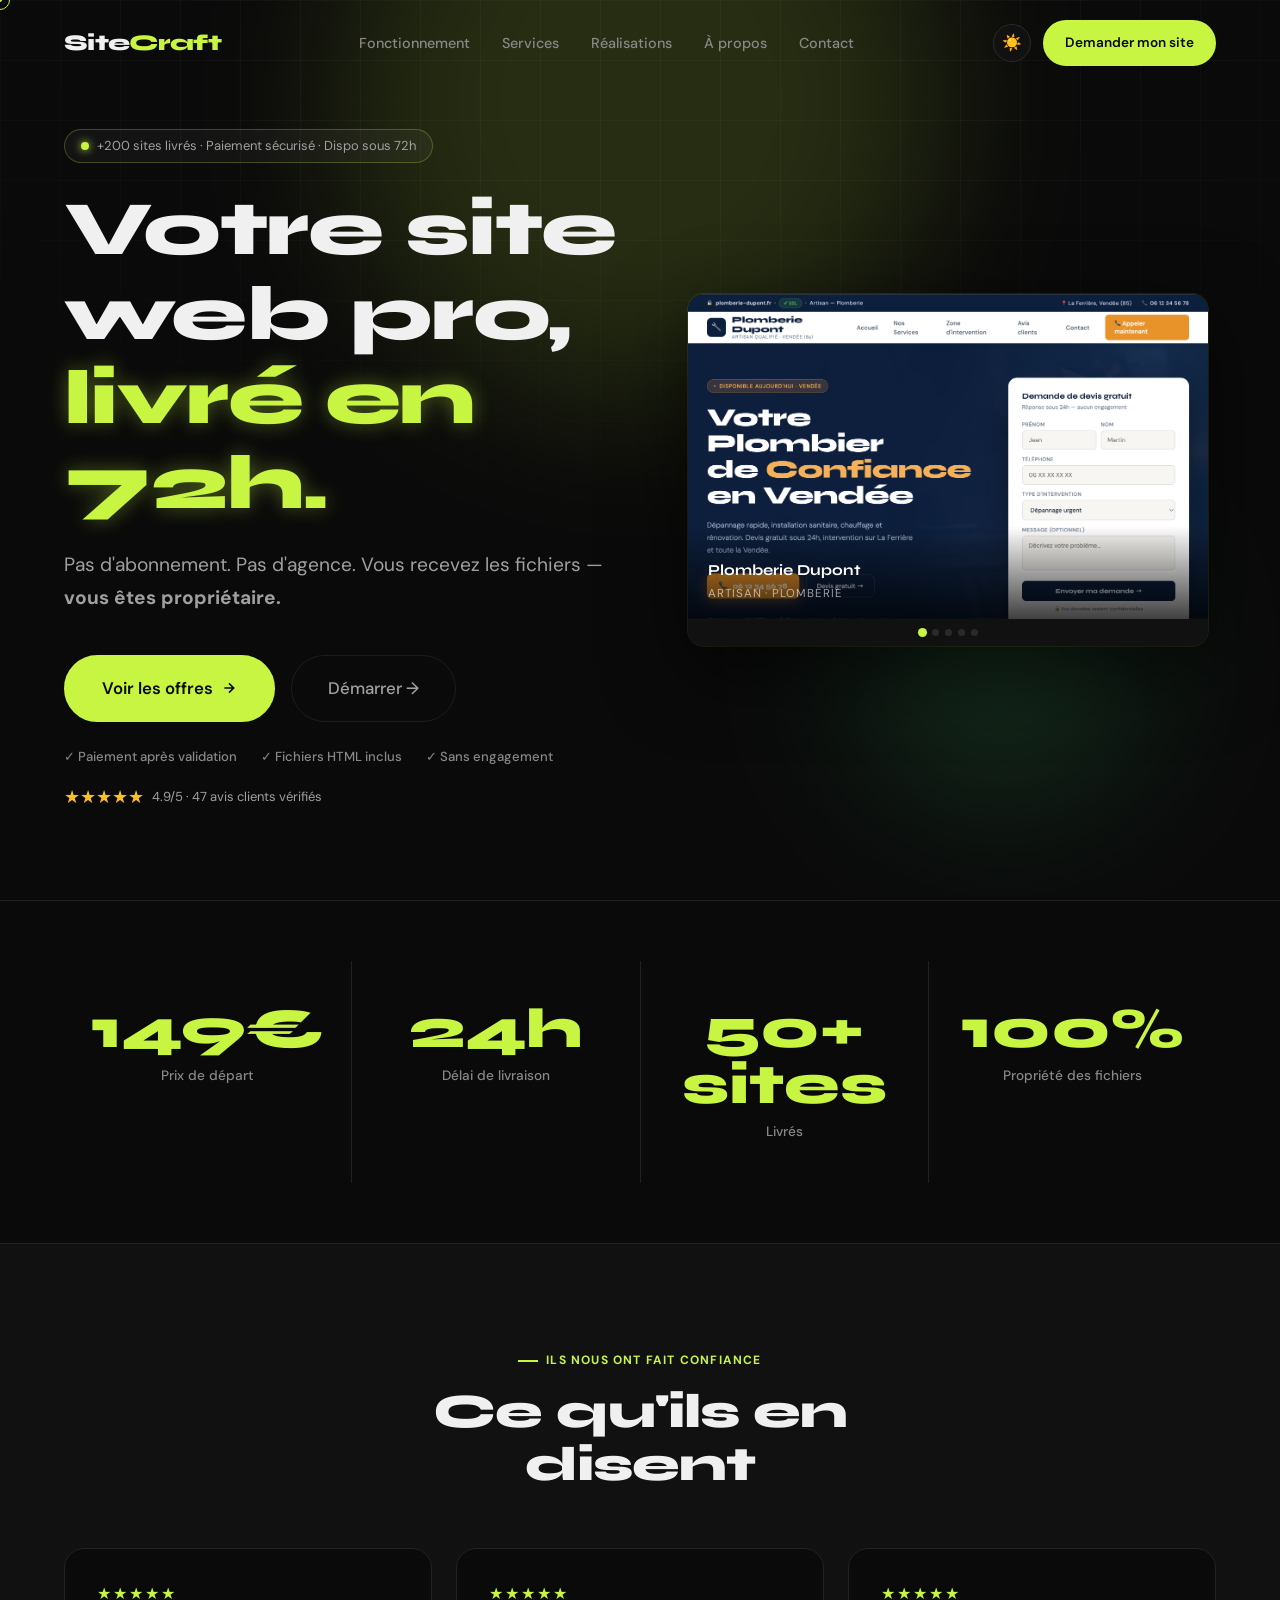
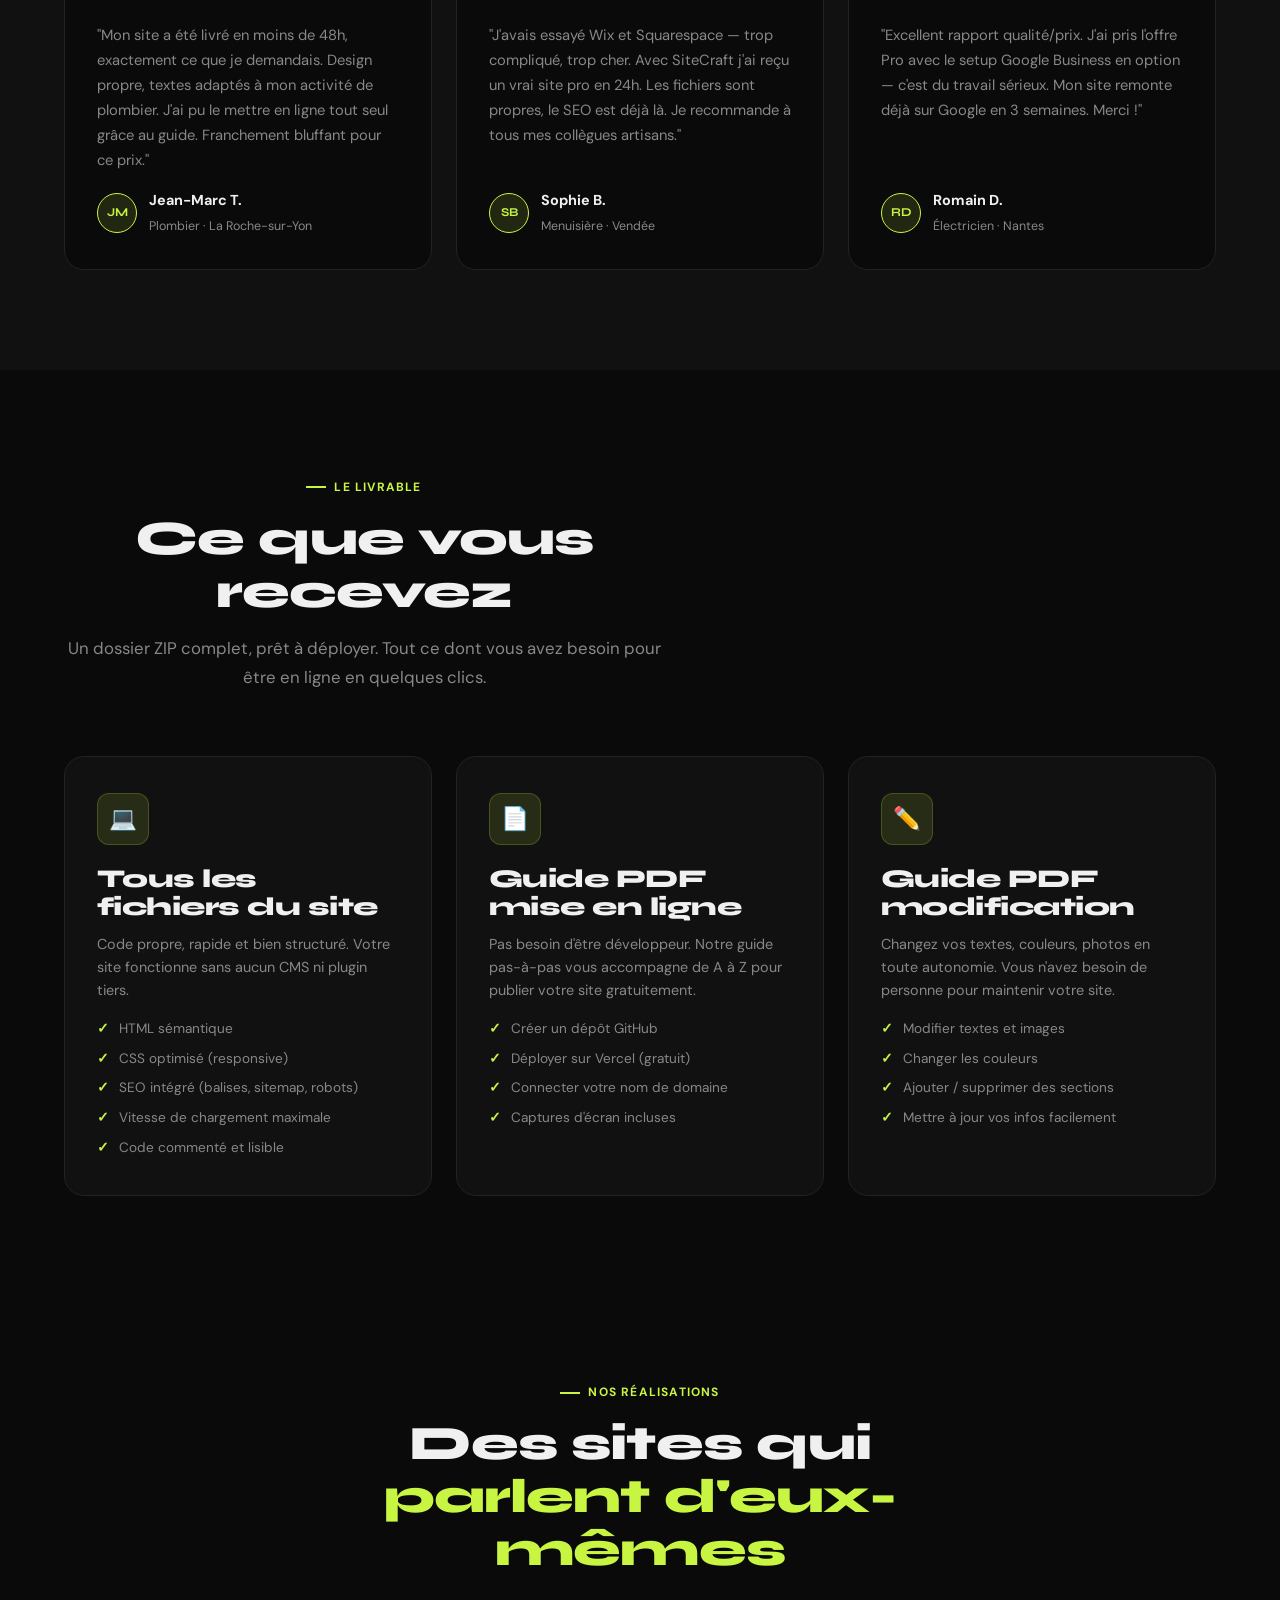
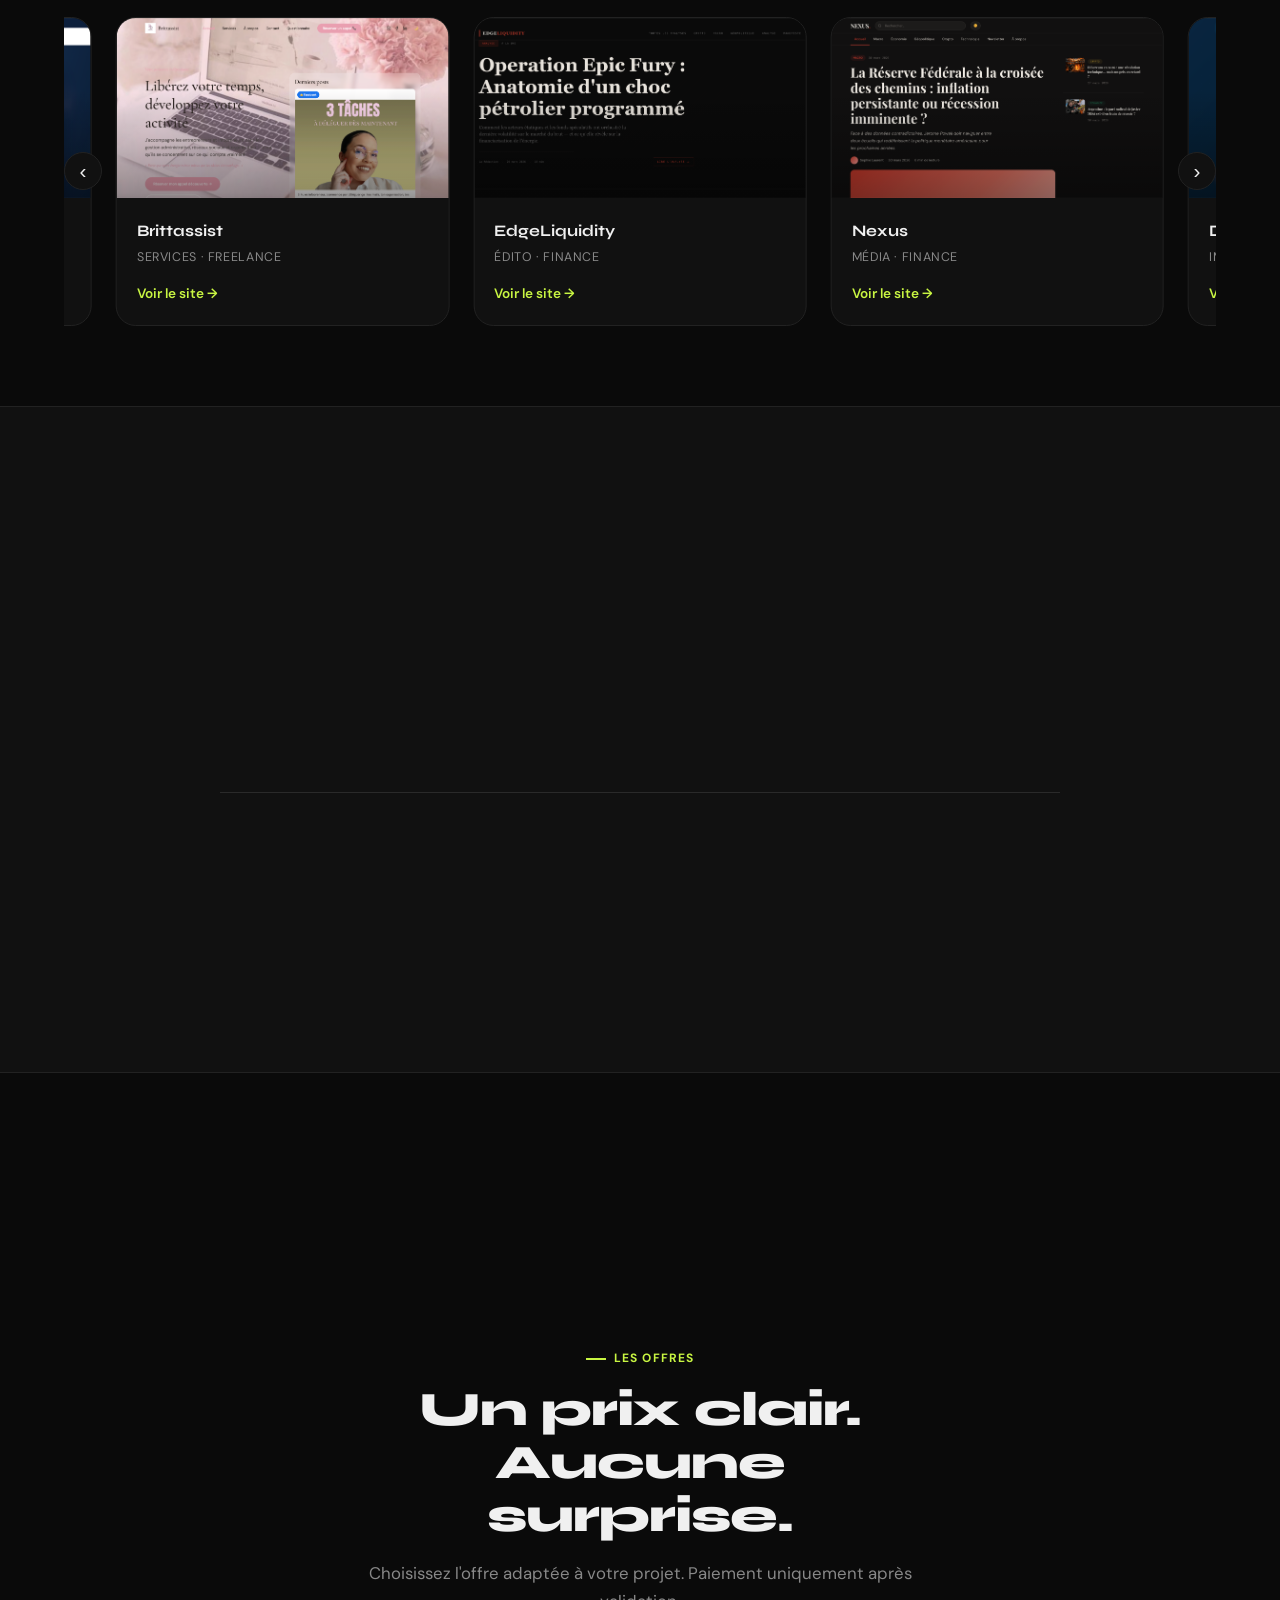
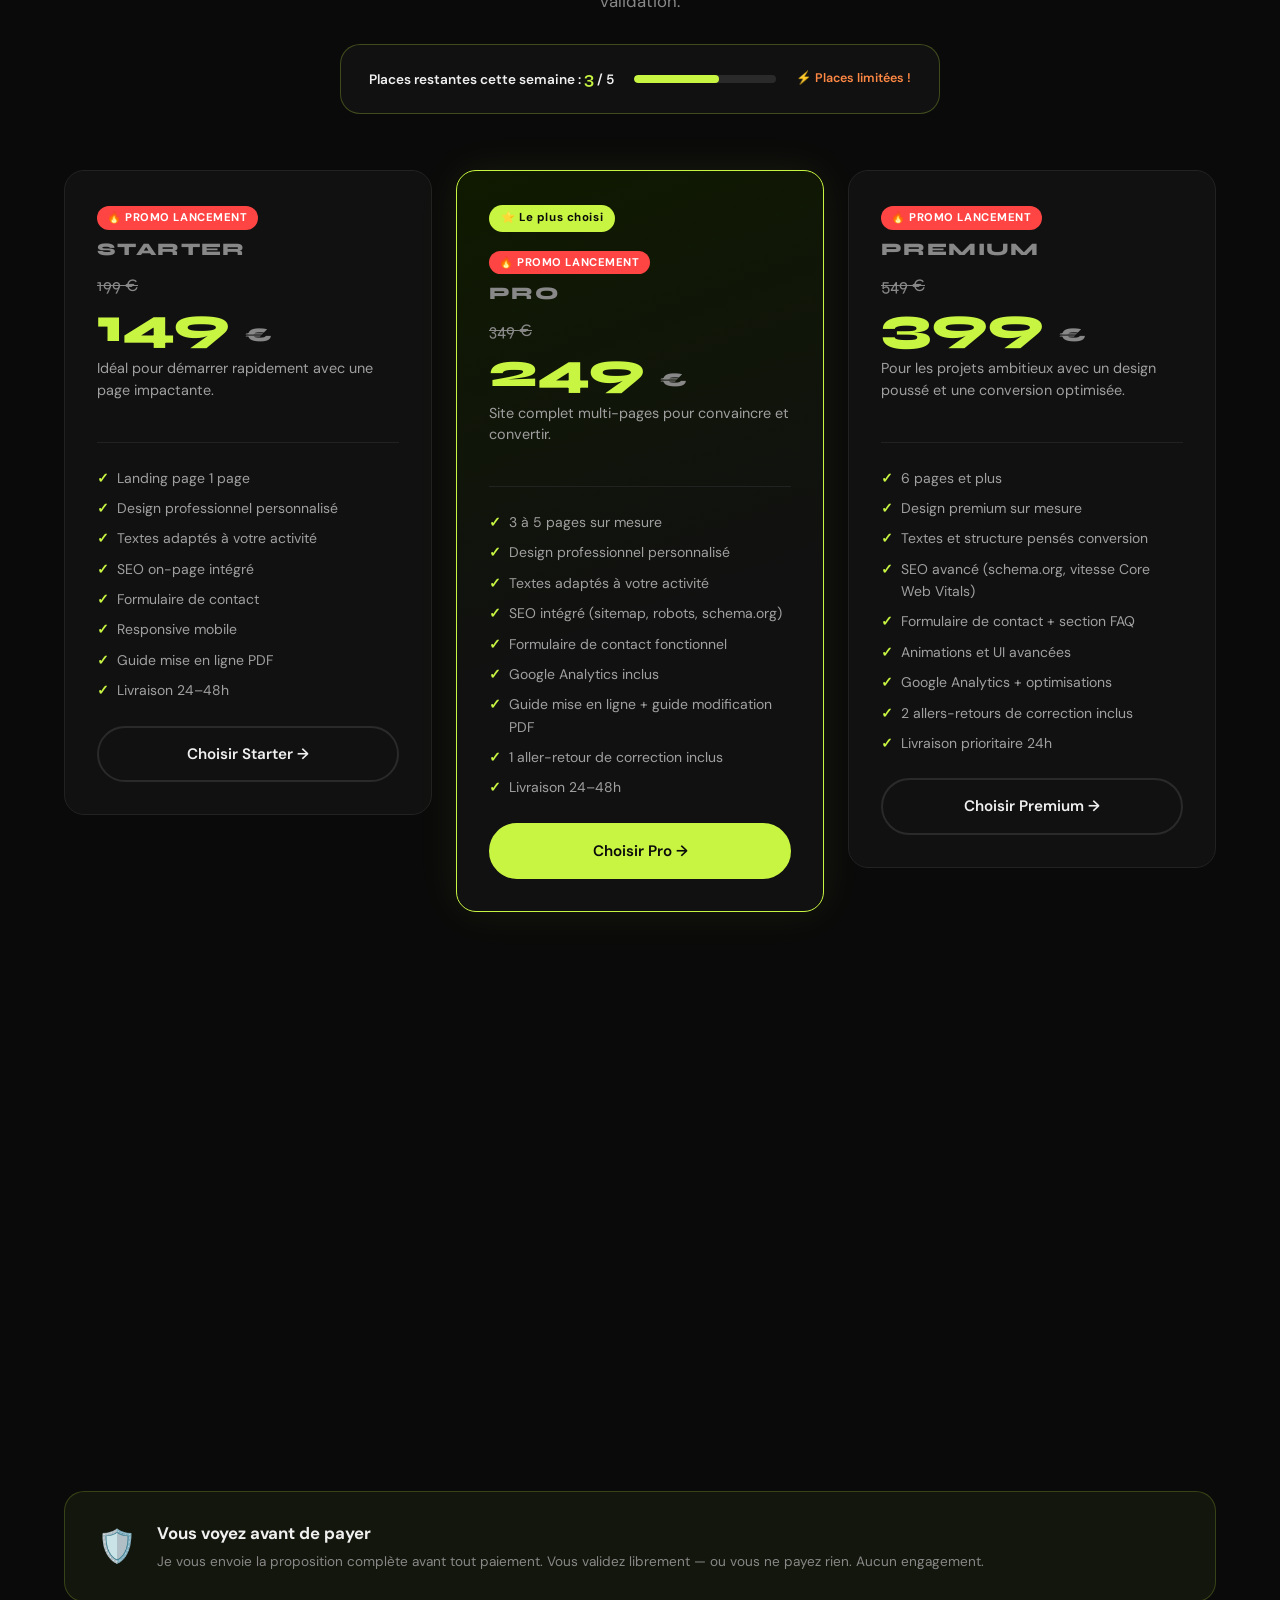
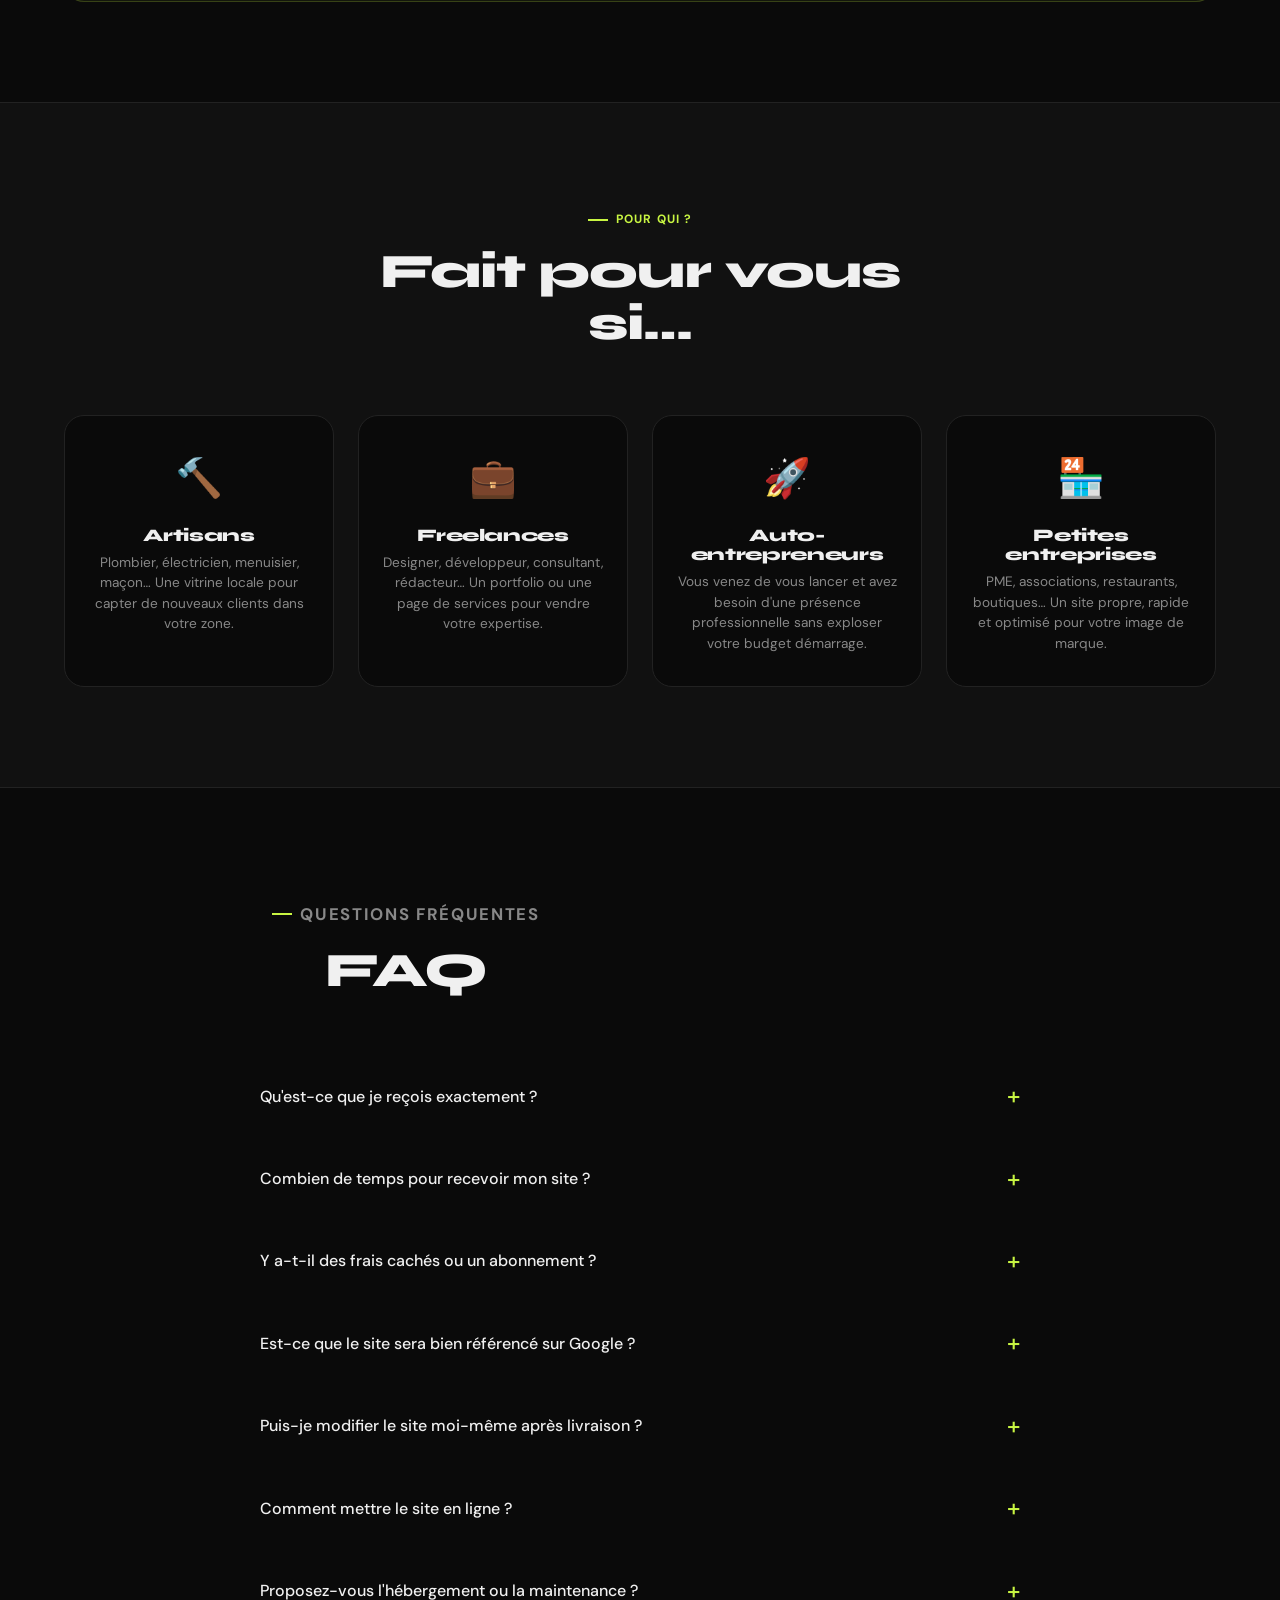
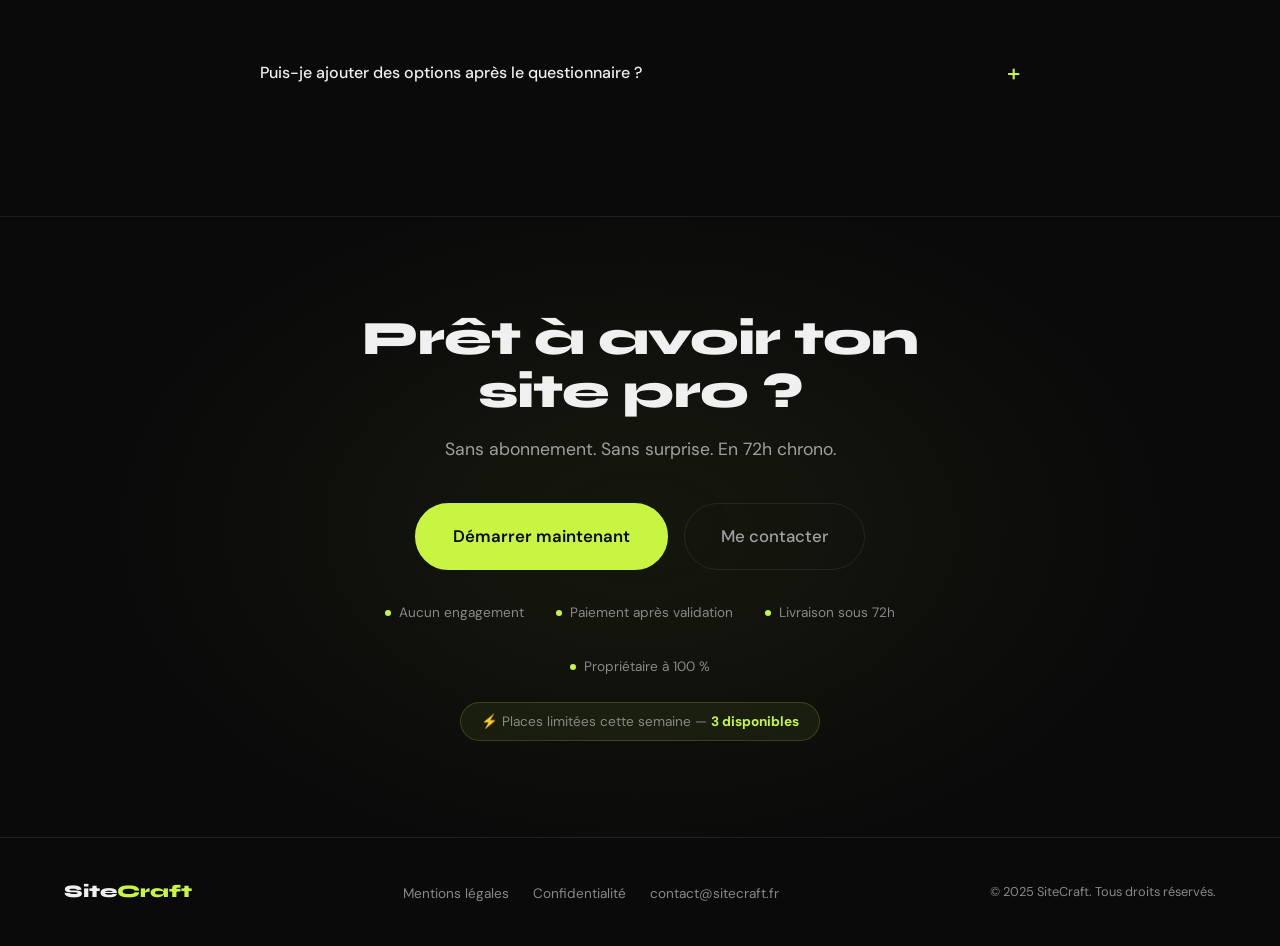
==== commit 41a07081: "update sitecraft" ====
--- a/index.html
+++ b/index.html
@@ -42,7 +42,7 @@
   <button class="mobile-close" id="mobileClose" aria-label="Fermer">✕</button>
   <a href="#fonctionnement" onclick="closeMobile()">Fonctionnement</a>
   <a href="services.html" onclick="closeMobile()">Services</a>
-  <a href="#portfolio" onclick="closeMobile()">Portfolio</a>
+  <a href="#realisations" onclick="closeMobile()">Réalisations</a>
   <a href="a-propos.html" onclick="closeMobile()">À propos</a>
   <a href="contact.html" onclick="closeMobile()">Contact</a>
   <a href="questionnaire.html" class="btn btn-primary" style="margin-top:16px;">Demander mon site</a>
@@ -55,7 +55,7 @@
     <ul class="navbar-links">
       <li><a href="#fonctionnement">Fonctionnement</a></li>
       <li><a href="services.html">Services</a></li>
-      <li><a href="#portfolio">Portfolio</a></li>
+      <li><a href="#realisations">Réalisations</a></li>
       <li><a href="a-propos.html">À propos</a></li>
       <li><a href="contact.html">Contact</a></li>
     </ul>
@@ -77,34 +77,52 @@
     <div class="hero-orb hero-orb-2"></div>
   </div>
 
-  <div class="hero-badge">
-    <span class="badge-dot"></span>
-    <span>+200 sites livrés · Paiement sécurisé · Dispo sous 72h</span>
-  </div>
-
-  <h1 class="hero-title">
-    Ton site web pro,<br>
-    <span class="hero-title-accent">livré en 72h</span><br>
-    sans abonnement.
-  </h1>
-
-  <p class="hero-subtitle">
-    Sites vitrine, portfolios, landing pages — clés en main, optimisés SEO,
-    pensés pour convertir. À partir de <strong>149 €</strong>.
-  </p>
-
-  <div class="hero-cta-group">
-    <a href="#pricing" class="btn btn-primary btn-lg">
-      Voir les offres
-      <svg width="16" height="16" viewBox="0 0 24 24" fill="none" stroke="currentColor" stroke-width="2.5"><path d="M5 12h14M12 5l7 7-7 7"/></svg>
-    </a>
-    <a href="#portfolio" class="btn btn-ghost btn-lg">Voir des exemples</a>
-  </div>
-
-  <div class="hero-proof">
-    <div class="proof-stars">★★★★★</div>
-    <span class="proof-text">4.9/5 · 47 avis clients vérifiés</span>
-  </div>
+  <div class="hero-inner-wrap">
+  <!-- Colonne gauche : texte -->
+  <div class="hero-content">
+    <div class="hero-badge">
+      <span class="badge-dot"></span>
+      <span>+200 sites livrés · Paiement sécurisé · Dispo sous 72h</span>
+    </div>
+
+    <h1 class="hero-title">
+      Votre site web pro,<br>
+      <span class="hero-title-accent">livré en 72h.</span>
+    </h1>
+
+    <p class="hero-subtitle">
+      Pas d'abonnement. Pas d'agence. Vous recevez les fichiers —
+      <strong>vous êtes propriétaire.</strong>
+    </p>
+
+    <div class="hero-cta-group">
+      <a href="#pricing" class="btn btn-primary btn-lg">
+        Voir les offres
+        <svg width="16" height="16" viewBox="0 0 24 24" fill="none" stroke="currentColor" stroke-width="2.5"><path d="M5 12h14M12 5l7 7-7 7"/></svg>
+      </a>
+      <a href="questionnaire.html" class="btn btn-ghost btn-lg">Démarrer →</a>
+    </div>
+
+    <div class="hero-trust">
+      <span>✓ Paiement après validation</span>
+      <span>✓ Fichiers HTML inclus</span>
+      <span>✓ Sans engagement</span>
+    </div>
+
+    <div class="hero-proof" style="margin-top:16px;">
+      <div class="proof-stars">★★★★★</div>
+      <span class="proof-text">4.9/5 · 47 avis clients vérifiés</span>
+    </div>
+  </div>
+
+  <!-- Colonne droite : showcase réalisations -->
+  <div class="hero-visual">
+    <div class="hero-showcase">
+      <div class="hero-showcase-track" id="heroShowcaseTrack"></div>
+      <div class="hero-showcase-dots" id="heroShowcaseDots"></div>
+    </div>
+  </div>
+  </div><!-- /hero-inner-wrap -->
 </section>
 
 <!-- ══════════════════════════ COMPTEURS ══════════════════════════ -->
@@ -227,111 +245,18 @@
   </div>
 </section>
 
-<!-- ══════════════════════════ PORTFOLIO ══════════════════════════ -->
-<section class="section reveal" id="portfolio">
-  <div class="section-header">
-    <p class="section-label">Nos réalisations</p>
-    <h2 class="section-title">Des sites qui <span style="color: var(--color-primary)">parlent d'eux-mêmes</span></h2>
-    <p class="section-subtitle">Passe ta souris sur chaque projet pour voir le résultat.</p>
-  </div>
-
-  <div class="portfolio-grid">
-
-    <!-- Plomberie Dupont -->
-    <a class="portfolio-card" href="https://dupont.vercel.app/" target="_blank" rel="noopener noreferrer">
-      <div class="portfolio-img-wrap">
-        <img src="images/dupont.png" alt="Site vitrine plombier Vendée – Plomberie Dupont" loading="lazy" width="800" height="500">
-        <div class="portfolio-overlay">
-          <div class="portfolio-overlay-inner">
-            <span class="portfolio-visit-btn">
-              Voir le site
-              <svg width="14" height="14" viewBox="0 0 24 24" fill="none" stroke="currentColor" stroke-width="2.5"><path d="M18 13v6a2 2 0 01-2 2H5a2 2 0 01-2-2V8a2 2 0 012-2h6"/><polyline points="15 3 21 3 21 9"/><line x1="10" y1="14" x2="21" y2="3"/></svg>
-            </span>
-          </div>
-        </div>
-      </div>
-      <div class="portfolio-meta">
-        <span class="portfolio-type">Artisan · Plomberie</span>
-        <span class="portfolio-name">Plomberie Dupont</span>
-      </div>
-    </a>
-
-    <!-- Nexus -->
-    <a class="portfolio-card" href="https://nexus-new-psi.vercel.app/" target="_blank" rel="noopener noreferrer">
-      <div class="portfolio-img-wrap">
-        <img src="images/nexus.png" alt="Site média finance – Nexus" loading="lazy" width="800" height="500">
-        <div class="portfolio-overlay">
-          <div class="portfolio-overlay-inner">
-            <span class="portfolio-visit-btn">
-              Voir le site
-              <svg width="14" height="14" viewBox="0 0 24 24" fill="none" stroke="currentColor" stroke-width="2.5"><path d="M18 13v6a2 2 0 01-2 2H5a2 2 0 01-2-2V8a2 2 0 012-2h6"/><polyline points="15 3 21 3 21 9"/><line x1="10" y1="14" x2="21" y2="3"/></svg>
-            </span>
-          </div>
-        </div>
-      </div>
-      <div class="portfolio-meta">
-        <span class="portfolio-type">Média · Finance</span>
-        <span class="portfolio-name">Nexus</span>
-      </div>
-    </a>
-
-    <!-- EdgeLiquidity -->
-    <a class="portfolio-card" href="https://edgeliquidity-j95e.vercel.app/" target="_blank" rel="noopener noreferrer">
-      <div class="portfolio-img-wrap">
-        <img src="images/edgeliquidity.png" alt="Plateforme éditoriale macro – EdgeLiquidity" loading="lazy" width="800" height="500">
-        <div class="portfolio-overlay">
-          <div class="portfolio-overlay-inner">
-            <span class="portfolio-visit-btn">
-              Voir le site
-              <svg width="14" height="14" viewBox="0 0 24 24" fill="none" stroke="currentColor" stroke-width="2.5"><path d="M18 13v6a2 2 0 01-2 2H5a2 2 0 01-2-2V8a2 2 0 012-2h6"/><polyline points="15 3 21 3 21 9"/><line x1="10" y1="14" x2="21" y2="3"/></svg>
-            </span>
-          </div>
-        </div>
-      </div>
-      <div class="portfolio-meta">
-        <span class="portfolio-type">Édito · Macro / Crypto</span>
-        <span class="portfolio-name">EdgeLiquidity</span>
-      </div>
-    </a>
-
-    <!-- Prop Vert (Diagnostic Littoral Vendée) -->
-    <a class="portfolio-card" href="https://prop-vert-two.vercel.app/" target="_blank" rel="noopener noreferrer">
-      <div class="portfolio-img-wrap">
-        <img src="images/prop.png" alt="Site diagnostic immobilier Vendée" loading="lazy" width="800" height="500">
-        <div class="portfolio-overlay">
-          <div class="portfolio-overlay-inner">
-            <span class="portfolio-visit-btn">
-              Voir le site
-              <svg width="14" height="14" viewBox="0 0 24 24" fill="none" stroke="currentColor" stroke-width="2.5"><path d="M18 13v6a2 2 0 01-2 2H5a2 2 0 01-2-2V8a2 2 0 012-2h6"/><polyline points="15 3 21 3 21 9"/><line x1="10" y1="14" x2="21" y2="3"/></svg>
-            </span>
-          </div>
-        </div>
-      </div>
-      <div class="portfolio-meta">
-        <span class="portfolio-type">Immobilier · Diagnostic</span>
-        <span class="portfolio-name">Diagnostic Littoral Vendée</span>
-      </div>
-    </a>
-
-    <!-- Brittassist -->
-    <a class="portfolio-card" href="https://brittassist.fr/" target="_blank" rel="noopener noreferrer">
-      <div class="portfolio-img-wrap">
-        <img src="images/brittassist.png" alt="Site assistante indépendante – Brittassist" loading="lazy" width="800" height="500">
-        <div class="portfolio-overlay">
-          <div class="portfolio-overlay-inner">
-            <span class="portfolio-visit-btn">
-              Voir le site
-              <svg width="14" height="14" viewBox="0 0 24 24" fill="none" stroke="currentColor" stroke-width="2.5"><path d="M18 13v6a2 2 0 01-2 2H5a2 2 0 01-2-2V8a2 2 0 012-2h6"/><polyline points="15 3 21 3 21 9"/><line x1="10" y1="14" x2="21" y2="3"/></svg>
-            </span>
-          </div>
-        </div>
-      </div>
-      <div class="portfolio-meta">
-        <span class="portfolio-type">Services · Freelance</span>
-        <span class="portfolio-name">Brittassist</span>
-      </div>
-    </a>
-
+<!-- ══════════════════════════ CARROUSEL RÉALISATIONS ══════════════════════════ -->
+<section class="carousel-section" id="realisations">
+  <div class="container">
+    <div class="section-header fade-up" style="margin:0 auto 40px;text-align:center;">
+      <div class="section-label" style="justify-content:center;">Nos réalisations</div>
+      <h2>Des sites qui <span style="color:var(--accent)">parlent d'eux-mêmes</span></h2>
+    </div>
+    <div class="carousel-wrapper" id="carouselWrapper">
+      <button class="carousel-arrow carousel-prev" id="carouselPrev" aria-label="Précédent">‹</button>
+      <div class="carousel-track" id="carouselTrack"></div>
+      <button class="carousel-arrow carousel-next" id="carouselNext" aria-label="Suivant">›</button>
+    </div>
   </div>
 </section>
 
@@ -864,10 +789,114 @@
   }
 });
 
-/* ─── CURSOR HOVER: portfolio cards ─── */
-document.querySelectorAll('.portfolio-card').forEach(el => {
-  el.addEventListener('mouseenter', () => cursor && cursor.classList.add('hover'));
-  el.addEventListener('mouseleave', () => cursor && cursor.classList.remove('hover'));
+/* ─── HERO SHOWCASE (réalisations côte-à-côte) ─── */
+const showcaseData = [
+  { img: 'images/dupont.png',        name: 'Plomberie Dupont',           cat: 'Artisan · Plomberie' },
+  { img: 'images/brittassist.png',   name: 'Brittassist',                cat: 'Services · Freelance' },
+  { img: 'images/edgeliquidity.png', name: 'EdgeLiquidity',              cat: 'Édito · Finance' },
+  { img: 'images/nexus.png',         name: 'Nexus',                      cat: 'Média · Finance' },
+  { img: 'images/prop.png',          name: 'Diagnostic Littoral Vendée', cat: 'Immobilier · Diagnostic' },
+];
+let showcaseIdx = 0;
+let showcasePaused = false;
+const showcaseTrack = document.getElementById('heroShowcaseTrack');
+const showcaseDots  = document.getElementById('heroShowcaseDots');
+
+showcaseData.forEach((s, i) => {
+  const slide = document.createElement('div');
+  slide.className = 'hero-showcase-slide';
+  slide.innerHTML = `
+    <img src="${s.img}" alt="${s.name}" ${i === 0 ? '' : 'loading="lazy"'} />
+    <div class="hero-showcase-caption">
+      <div class="hero-showcase-name">${s.name}</div>
+      <div class="hero-showcase-cat">${s.cat}</div>
+    </div>`;
+  showcaseTrack.appendChild(slide);
+
+  const dot = document.createElement('button');
+  dot.className = 'hero-showcase-dot' + (i === 0 ? ' active' : '');
+  dot.setAttribute('aria-label', s.name);
+  dot.addEventListener('click', () => goShowcase(i));
+  showcaseDots.appendChild(dot);
+});
+
+function goShowcase(idx) {
+  showcaseIdx = idx;
+  showcaseTrack.style.transform = `translateX(-${idx * 100}%)`;
+  showcaseDots.querySelectorAll('.hero-showcase-dot').forEach((d, i) => d.classList.toggle('active', i === idx));
+}
+setInterval(() => { if (!showcasePaused) goShowcase((showcaseIdx + 1) % showcaseData.length); }, 3000);
+document.querySelector('.hero-visual').addEventListener('mouseenter', () => { showcasePaused = true; });
+document.querySelector('.hero-visual').addEventListener('mouseleave', () => { showcasePaused = false; });
+
+/* ─── CARROUSEL SECTION RÉALISATIONS ─── */
+const carouselSlides = [
+  { img: 'images/dupont.png',        title: 'Plomberie Dupont',           category: 'Artisan · Plomberie',        href: 'site-web-plombier-nantes.html' },
+  { img: 'images/brittassist.png',   title: 'Brittassist',                category: 'Services · Freelance',       href: 'https://brittassist.fr/' },
+  { img: 'images/edgeliquidity.png', title: 'EdgeLiquidity',              category: 'Édito · Finance',            href: 'https://edgeliquidity-j95e.vercel.app/' },
+  { img: 'images/nexus.png',         title: 'Nexus',                      category: 'Média · Finance',            href: 'https://nexus-new-psi.vercel.app/' },
+  { img: 'images/prop.png',          title: 'Diagnostic Littoral Vendée', category: 'Immobilier · Diagnostic',    href: 'https://prop-vert-two.vercel.app/' },
+];
+let carouselIndex = 0;
+let carouselPaused = false;
+const carouselTrack = document.getElementById('carouselTrack');
+const carouselWrapper = document.getElementById('carouselWrapper');
+
+function getSpv() {
+  if (window.innerWidth >= 1024) return Math.min(3, carouselSlides.length);
+  if (window.innerWidth >= 641) return Math.min(2, carouselSlides.length);
+  return 1;
+}
+function getMaxIdx() { return Math.max(0, carouselSlides.length - getSpv()); }
+
+function buildCarousel() {
+  const spv = getSpv();
+  carouselTrack.style.transition = 'none';
+  carouselTrack.innerHTML = '';
+  carouselSlides.forEach(s => {
+    const el = document.createElement('div');
+    el.className = 'carousel-slide';
+    el.style.width = (100 / spv) + '%';
+    const ext = s.href.startsWith('http');
+    el.innerHTML = `<div class="carousel-card">
+      <div class="carousel-thumb" style="background:#111;">
+        <img src="${s.img}" alt="${s.title}" loading="lazy" style="width:100%;height:100%;object-fit:cover;object-position:top;display:block;" />
+      </div>
+      <div class="carousel-info">
+        <div class="carousel-name">${s.title}</div>
+        <div class="carousel-cat">${s.category}</div>
+        <a href="${s.href}" class="carousel-link" ${ext ? 'target="_blank" rel="noopener"' : ''}>Voir le site →</a>
+      </div>
+    </div>`;
+    carouselTrack.appendChild(el);
+  });
+  setCarouselPos(false);
+}
+function setCarouselPos(animate) {
+  const spv = getSpv();
+  carouselTrack.style.transition = animate ? 'transform 0.5s cubic-bezier(0.4,0,0.2,1)' : 'none';
+  carouselTrack.style.transform = `translateX(-${carouselIndex * (100 / spv)}%)`;
+}
+function carouselNext() {
+  carouselIndex = carouselIndex >= getMaxIdx() ? 0 : carouselIndex + 1;
+  setCarouselPos(true);
+}
+function carouselPrev() {
+  carouselIndex = carouselIndex <= 0 ? getMaxIdx() : carouselIndex - 1;
+  setCarouselPos(true);
+}
+buildCarousel();
+document.getElementById('carouselNext').addEventListener('click', carouselNext);
+document.getElementById('carouselPrev').addEventListener('click', carouselPrev);
+carouselWrapper.addEventListener('mouseenter', () => { carouselPaused = true; });
+carouselWrapper.addEventListener('mouseleave', () => { carouselPaused = false; });
+setInterval(() => { if (!carouselPaused) carouselNext(); }, 2000);
+window.addEventListener('resize', () => {
+  document.querySelectorAll('.carousel-slide').forEach(el => {
+    el.style.width = (100 / getSpv()) + '%';
+  });
+  if (carouselIndex > getMaxIdx()) carouselIndex = getMaxIdx();
+  setCarouselPos(false);
 });
 </script>
 </body>
--- a/styles.css
+++ b/styles.css
@@ -58,14 +58,14 @@
 
 /* ─── LIGHT MODE ─── */
 [data-theme="light"] {
-  --bg:       #f5f5f0;
-  --surface:  #ffffff;
-  --surface2: #eeeee8;
-  --accent:   #7ab800;
-  --accent-dim: rgba(122, 184, 0, 0.12);
-  --accent-glow: rgba(122, 184, 0, 0.35);
-  --text:     #111111;
-  --muted:    #555555;
+  --bg:       #f8f8f4;
+  --surface:  #f5f5f0;
+  --surface2: #ebebe4;
+  --accent:   #6aaa00;
+  --accent-dim: rgba(106, 170, 0, 0.12);
+  --accent-glow: rgba(106, 170, 0, 0.35);
+  --text:     #0d0d0d;
+  --muted:    #3a3a3a;
   --border:   #dedede;
   --border2:  #cccccc;
 }
@@ -270,14 +270,20 @@
   gap: 5px;
   cursor: none;
   padding: 4px;
+  background: none;
+  border: none;
 }
 .navbar-hamburger span {
   display: block;
-  width: 24px;
+  width: 22px;
   height: 2px;
   background: var(--text);
-  transition: var(--transition);
-}
+  border-radius: 2px;
+  transition: transform .3s, opacity .3s;
+}
+.navbar-hamburger.open span:nth-child(1) { transform: translateY(7px) rotate(45deg); }
+.navbar-hamburger.open span:nth-child(2) { opacity: 0; }
+.navbar-hamburger.open span:nth-child(3) { transform: translateY(-7px) rotate(-45deg); }
 
 /* Mobile nav */
 .navbar-mobile {
@@ -314,14 +320,34 @@
   position: relative;
   min-height: 100vh;
   display: flex;
-  flex-direction: column;
   align-items: center;
   justify-content: center;
-  text-align: center;
-  padding: var(--space-xl) var(--space-sm);
+  padding: 120px clamp(24px, 5vw, 80px) 80px;
   overflow: hidden;
   background: var(--color-bg-dark);
 }
+.hero-inner-wrap {
+  display: flex;
+  flex-direction: row;
+  align-items: center;
+  gap: 64px;
+  max-width: 1200px;
+  width: 100%;
+  position: relative;
+  z-index: 1;
+}
+.hero-content {
+  flex: 1 1 0;
+  max-width: 560px;
+  display: flex;
+  flex-direction: column;
+  align-items: flex-start;
+  text-align: left;
+  position: relative;
+  z-index: 1;
+}
+.hero-content .hero-trust { justify-content: flex-start; }
+.hero-content .hero-proof { justify-content: flex-start; }
 .hero-bg { position: absolute; inset: 0; pointer-events: none; }
 .hero-grid {
   position: absolute; inset: 0;
@@ -1654,8 +1680,22 @@
   .receive-grid { grid-template-columns: 1fr; }
   .profiles-grid { grid-template-columns: repeat(2, 1fr); }
   .steps-grid { grid-template-columns: 1fr; }
-  .navbar-links { display: none; }
   .navbar-hamburger { display: flex; }
+  .navbar-links {
+    display: none;
+    flex-direction: column;
+    position: absolute;
+    top: 64px; left: 0; right: 0;
+    background: var(--surface);
+    padding: 16px 24px 24px;
+    border-bottom: 1px solid rgba(200,245,66,.15);
+    gap: 16px;
+    z-index: 998;
+  }
+  .navbar-links.open { display: flex; }
+  .navbar-links li { list-style: none; }
+  .navbar-links a { font-size: 1rem; color: var(--text); }
+  .navbar-links .nav-mobile-cta { margin-top: 8px; }
   .form-grid { grid-template-columns: 1fr; }
   .form-grid .form-group.full { grid-column: 1; }
   .radio-group.horizontal { flex-direction: column; }
@@ -1848,9 +1888,272 @@
   font-size: 0.95rem;
 }
 
+/* ─── HERO SHOWCASE (colonne droite) ─── */
+.hero-visual {
+  flex: 1 1 0;
+  max-width: 520px;
+  position: relative;
+  z-index: 1;
+}
+.hero-showcase {
+  border-radius: 16px;
+  overflow: hidden;
+  box-shadow: 0 24px 80px rgba(0,0,0,0.6), 0 0 0 1px rgba(200,245,66,0.12);
+  background: var(--surface);
+}
+.hero-showcase-track {
+  display: flex;
+  transition: transform 0.6s cubic-bezier(0.4,0,0.2,1);
+}
+.hero-showcase-slide {
+  flex-shrink: 0;
+  width: 100%;
+  position: relative;
+}
+.hero-showcase-slide img {
+  width: 100%;
+  display: block;
+  aspect-ratio: 16 / 10;
+  object-fit: cover;
+  object-position: top;
+}
+.hero-showcase-caption {
+  position: absolute;
+  bottom: 0; left: 0; right: 0;
+  padding: 32px 20px 16px;
+  background: linear-gradient(to top, rgba(0,0,0,0.75) 0%, transparent 100%);
+  pointer-events: none;
+}
+.hero-showcase-name {
+  font-family: 'Syne', sans-serif;
+  font-weight: 700;
+  font-size: 0.95rem;
+  color: #fff;
+  margin-bottom: 2px;
+}
+.hero-showcase-cat {
+  font-size: 0.72rem;
+  color: rgba(255,255,255,0.6);
+  text-transform: uppercase;
+  letter-spacing: 0.08em;
+}
+.hero-showcase-dots {
+  display: flex;
+  gap: 6px;
+  justify-content: center;
+  padding: 10px 16px;
+  background: var(--surface);
+}
+.hero-showcase-dot {
+  width: 7px;
+  height: 7px;
+  border-radius: 50%;
+  border: none;
+  background: var(--border2);
+  cursor: pointer;
+  transition: background 0.2s, transform 0.2s;
+  padding: 0;
+}
+.hero-showcase-dot.active {
+  background: var(--accent);
+  transform: scale(1.3);
+}
+
 /* ─── RESPONSIVE HERO ─── */
+@media (max-width: 900px) {
+  .hero-inner-wrap {
+    flex-direction: column;
+    gap: 48px;
+  }
+  .hero-content {
+    align-items: center;
+    text-align: center;
+    max-width: 100%;
+  }
+  .hero-content .hero-trust { justify-content: center; }
+  .hero-content .hero-proof { justify-content: center; }
+  .hero-cta-group { justify-content: center; }
+  .hero-visual { width: 100%; max-width: 480px; }
+}
 @media (max-width: 768px) {
   .hero-orb-1 { width: 300px; height: 300px; }
   .hero-orb-2 { display: none; }
   .hero-title { font-size: clamp(2rem, 8vw, 3rem); }
 }
+
+/* ═══════════════════════════════════════
+   CAROUSEL — RÉALISATIONS
+   ═══════════════════════════════════════ */
+.carousel-section { padding: 80px 0; }
+.carousel-wrapper {
+  position: relative;
+  overflow: hidden;
+  padding: 0 40px;
+}
+.carousel-track {
+  display: flex;
+  will-change: transform;
+}
+.carousel-slide {
+  flex-shrink: 0;
+  padding: 0 12px;
+  box-sizing: border-box;
+}
+.carousel-card {
+  background: var(--surface);
+  border: 1px solid var(--border);
+  border-radius: var(--radius-lg);
+  overflow: hidden;
+  transition: border-color var(--transition), transform var(--transition);
+}
+.carousel-card:hover {
+  border-color: rgba(200,245,66,0.4);
+  transform: translateY(-4px);
+}
+.carousel-thumb {
+  height: 180px;
+  display: block;
+  position: relative;
+  overflow: hidden;
+  background: var(--surface2);
+}
+.carousel-thumb img {
+  width: 100%;
+  height: 100%;
+  object-fit: cover;
+  object-position: top;
+  display: block;
+  transition: transform 0.4s ease;
+}
+.carousel-card:hover .carousel-thumb img { transform: scale(1.04); }
+.carousel-thumb-label {
+  font-family: 'Syne', sans-serif;
+  font-weight: 800;
+  font-size: 1.1rem;
+  color: rgba(255,255,255,0.8);
+  text-align: center;
+  padding: 0 16px;
+  position: relative;
+  z-index: 1;
+}
+.carousel-thumb::after {
+  content: '';
+  position: absolute;
+  inset: 0;
+  background: linear-gradient(to bottom, transparent 40%, rgba(0,0,0,0.4) 100%);
+}
+.carousel-info { padding: 20px; }
+.carousel-name {
+  font-family: 'Syne', sans-serif;
+  font-weight: 700;
+  font-size: 1rem;
+  margin-bottom: 4px;
+  color: var(--text);
+}
+.carousel-cat {
+  font-size: 0.78rem;
+  color: var(--muted);
+  margin-bottom: 12px;
+  text-transform: uppercase;
+  letter-spacing: 0.05em;
+}
+.carousel-link {
+  font-size: 0.85rem;
+  color: var(--accent);
+  font-weight: 600;
+  transition: color 0.2s;
+}
+.carousel-link:hover { color: var(--text); }
+.carousel-arrow {
+  position: absolute;
+  top: 50%;
+  transform: translateY(-50%);
+  background: var(--surface);
+  border: 1px solid var(--border);
+  color: var(--text);
+  border-radius: 50%;
+  width: 38px;
+  height: 38px;
+  display: flex;
+  align-items: center;
+  justify-content: center;
+  cursor: pointer;
+  z-index: 10;
+  font-size: 1.3rem;
+  transition: var(--transition);
+  flex-shrink: 0;
+  line-height: 1;
+}
+.carousel-arrow:hover { border-color: var(--accent); color: var(--accent); }
+.carousel-prev { left: 0; }
+.carousel-next { right: 0; }
+@media (max-width: 768px) {
+  .carousel-arrow { width: 32px; height: 32px; font-size: 1rem; }
+  .carousel-wrapper { padding: 0 32px; }
+}
+
+/* ═══════════════════════════════════════
+   LIGHT THEME — BORDER OVERRIDES
+   ═══════════════════════════════════════ */
+[data-theme="light"] .seo-section { border-color: rgba(80,120,0,.15); }
+[data-theme="light"] .step-box { border-color: rgba(80,120,0,.15); }
+[data-theme="light"] .pricing-strip { border-color: rgba(80,120,0,.2); }
+[data-theme="light"] .offer-card { border-color: rgba(80,120,0,.2); }
+[data-theme="light"] .why-section { border-color: rgba(80,120,0,.15); }
+[data-theme="light"] .faq-section { border-color: rgba(80,120,0,.15); }
+[data-theme="light"] .faq-item { border-color: rgba(80,120,0,.15); }
+[data-theme="light"] .receive-card:hover { border-color: rgba(80,120,0,.4); }
+
+/* ═══════════════════════════════════════
+   MULTI-STEP QUESTIONNAIRE
+   ═══════════════════════════════════════ */
+.step-progress {
+  max-width: 760px;
+  margin: 0 auto 32px;
+  display: flex;
+  align-items: center;
+  gap: 16px;
+  flex-wrap: wrap;
+}
+.step-progress-bar-wrap {
+  flex: 1;
+  min-width: 120px;
+  height: 6px;
+  background: var(--border2);
+  border-radius: 100px;
+  overflow: hidden;
+}
+.step-progress-fill {
+  height: 100%;
+  background: var(--accent);
+  border-radius: 100px;
+  transition: width 0.4s ease;
+}
+.step-progress-label {
+  font-size: 0.8rem;
+  font-weight: 600;
+  color: var(--muted);
+  white-space: nowrap;
+  flex-shrink: 0;
+}
+.form-step { display: none; }
+.form-step.active { display: block; }
+.step-nav {
+  display: flex;
+  justify-content: space-between;
+  align-items: center;
+  gap: 12px;
+  margin-top: 16px;
+  padding: 0 0 8px;
+}
+.step-nav-right { display: flex; gap: 12px; margin-left: auto; }
+input.field-error,
+textarea.field-error,
+select.field-error { border-color: #e53535; box-shadow: 0 0 0 3px rgba(229,53,53,0.1); }
+.field-error-msg {
+  font-size: 0.78rem;
+  color: #e53535;
+  margin-top: 4px;
+  display: none;
+}
+.field-error-msg.visible { display: block; }
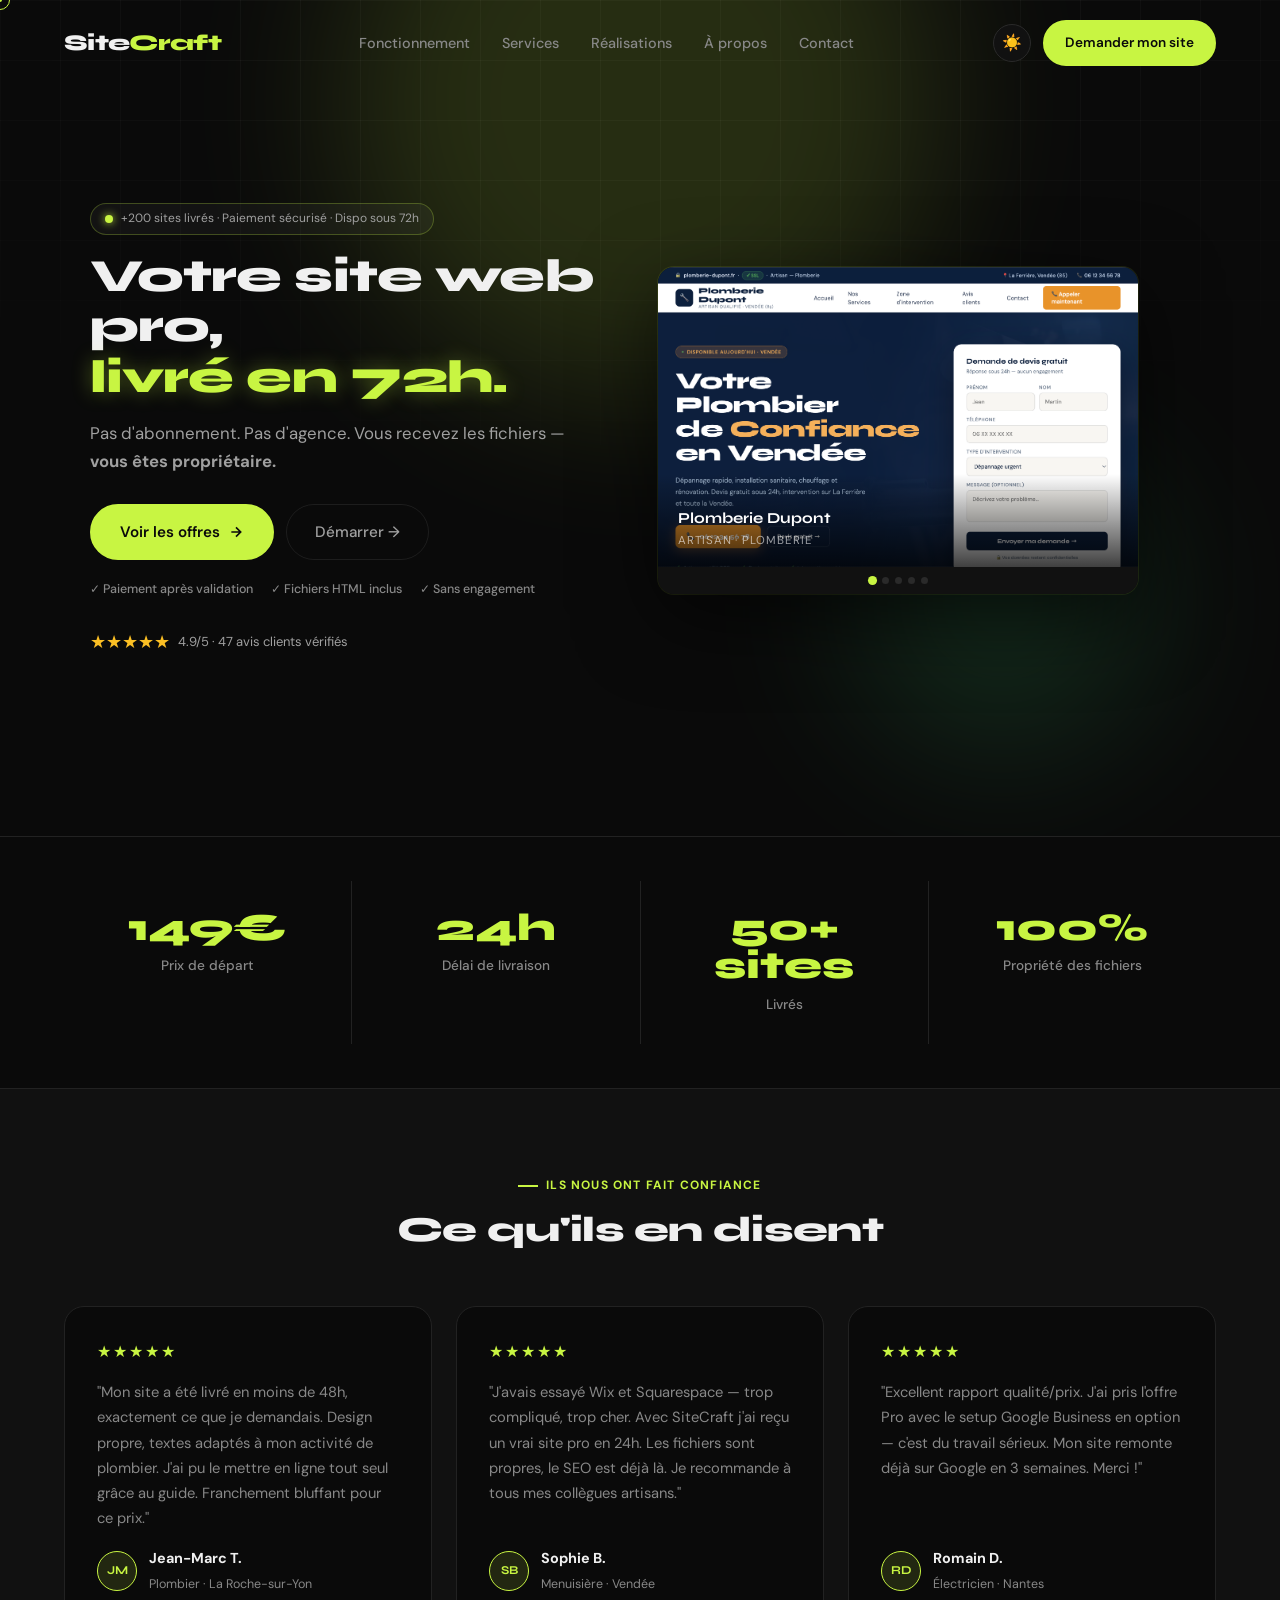
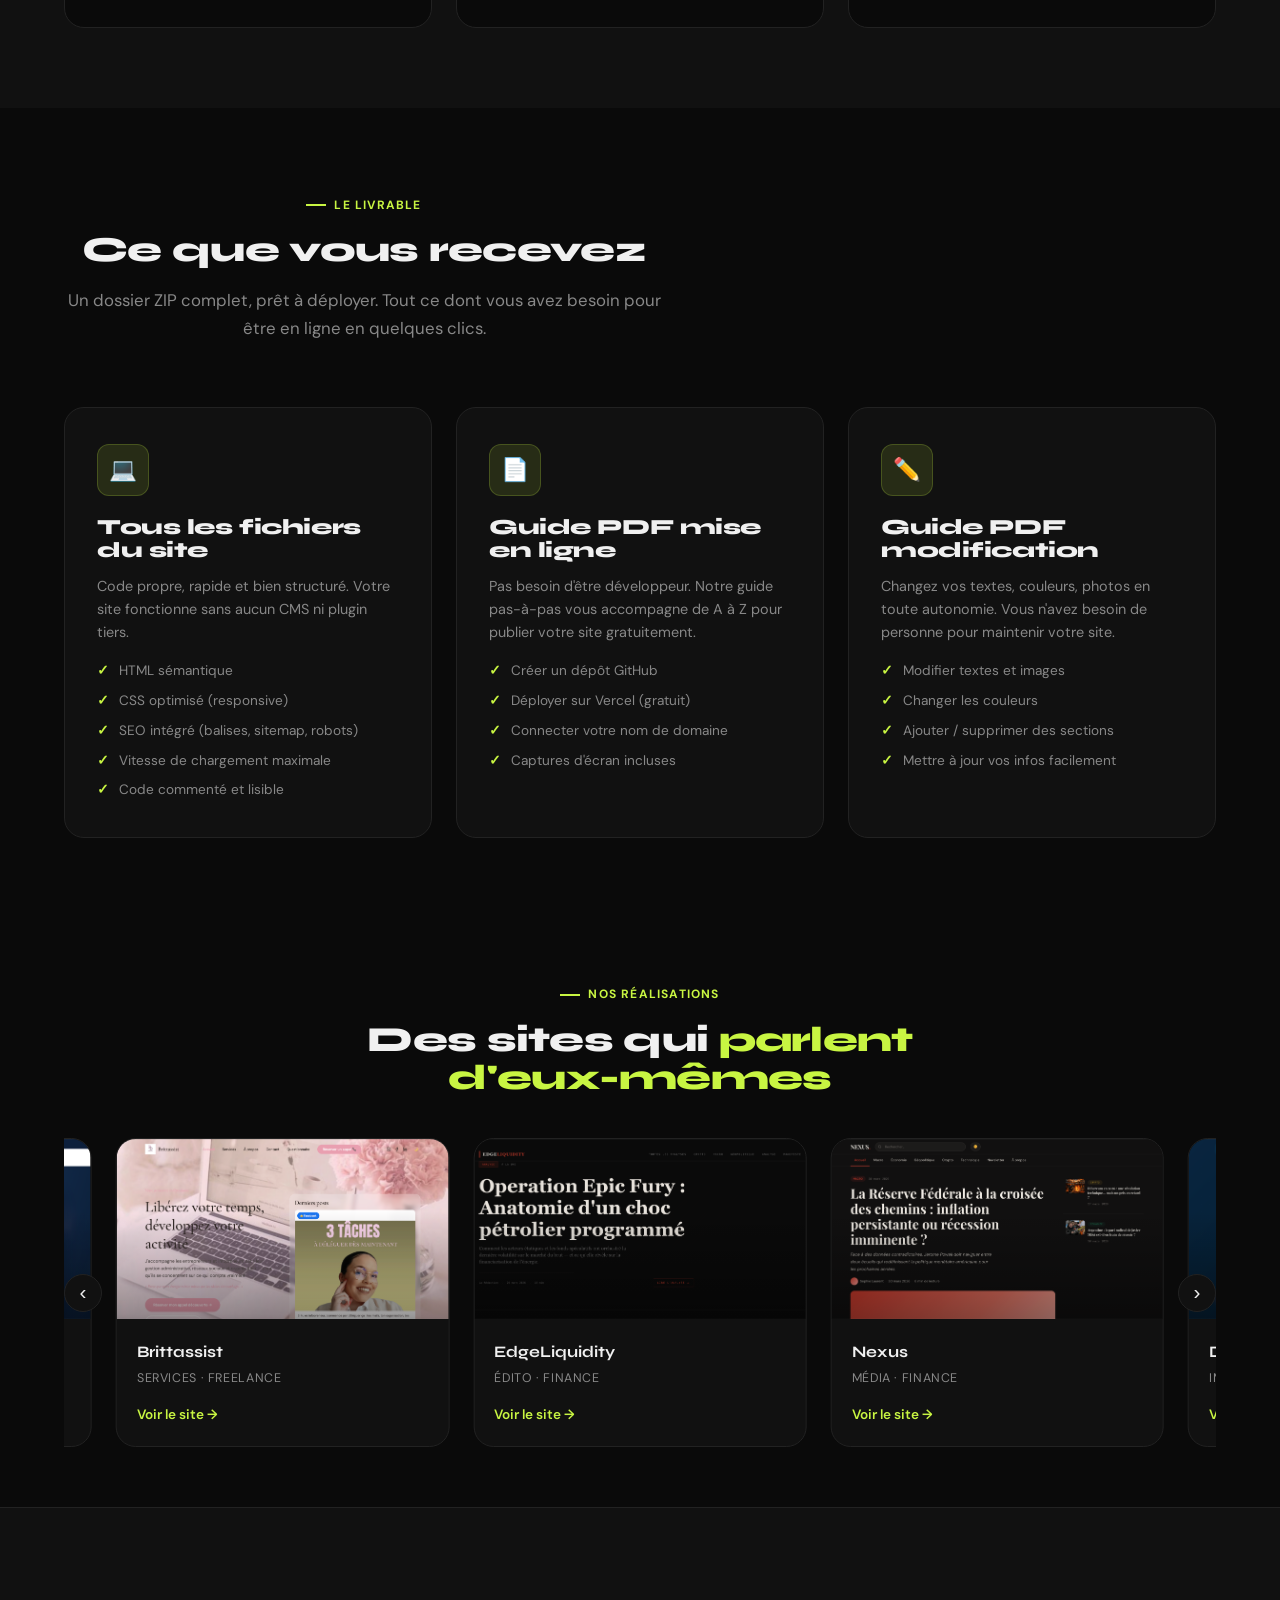
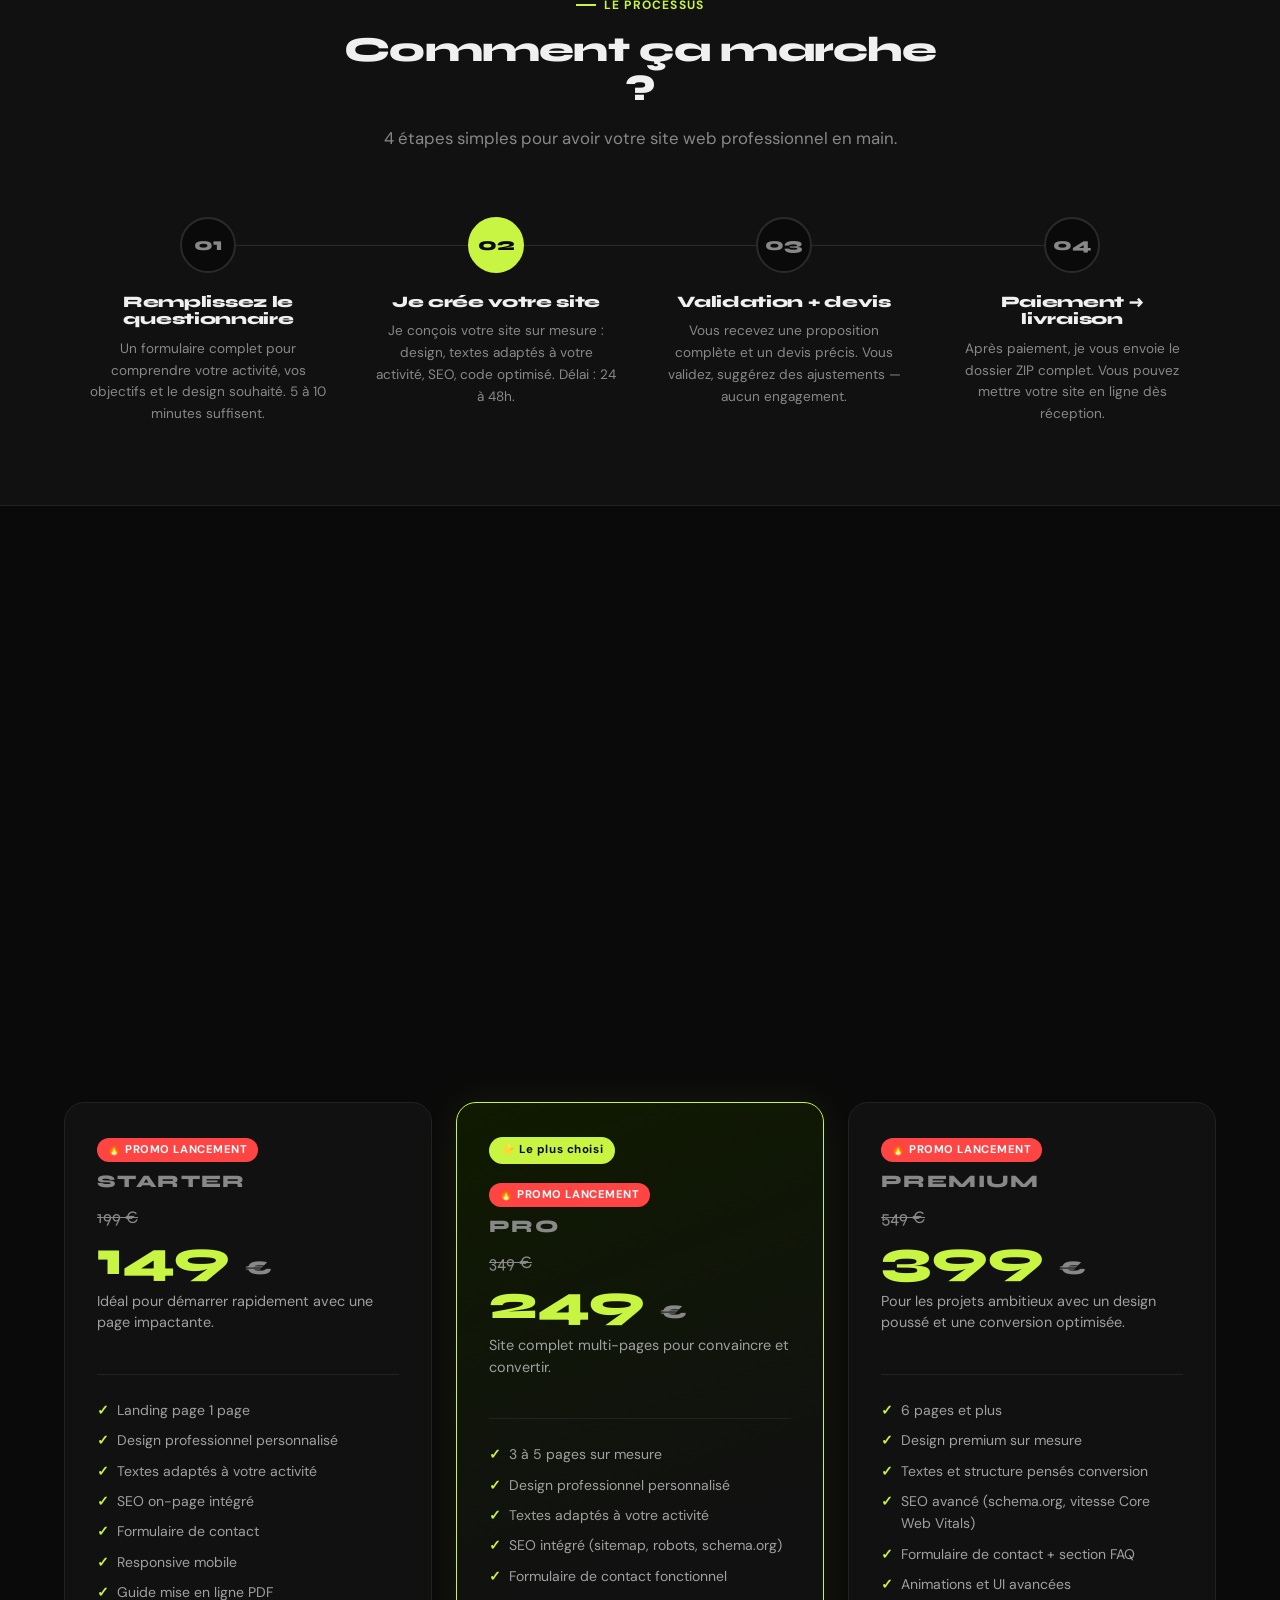
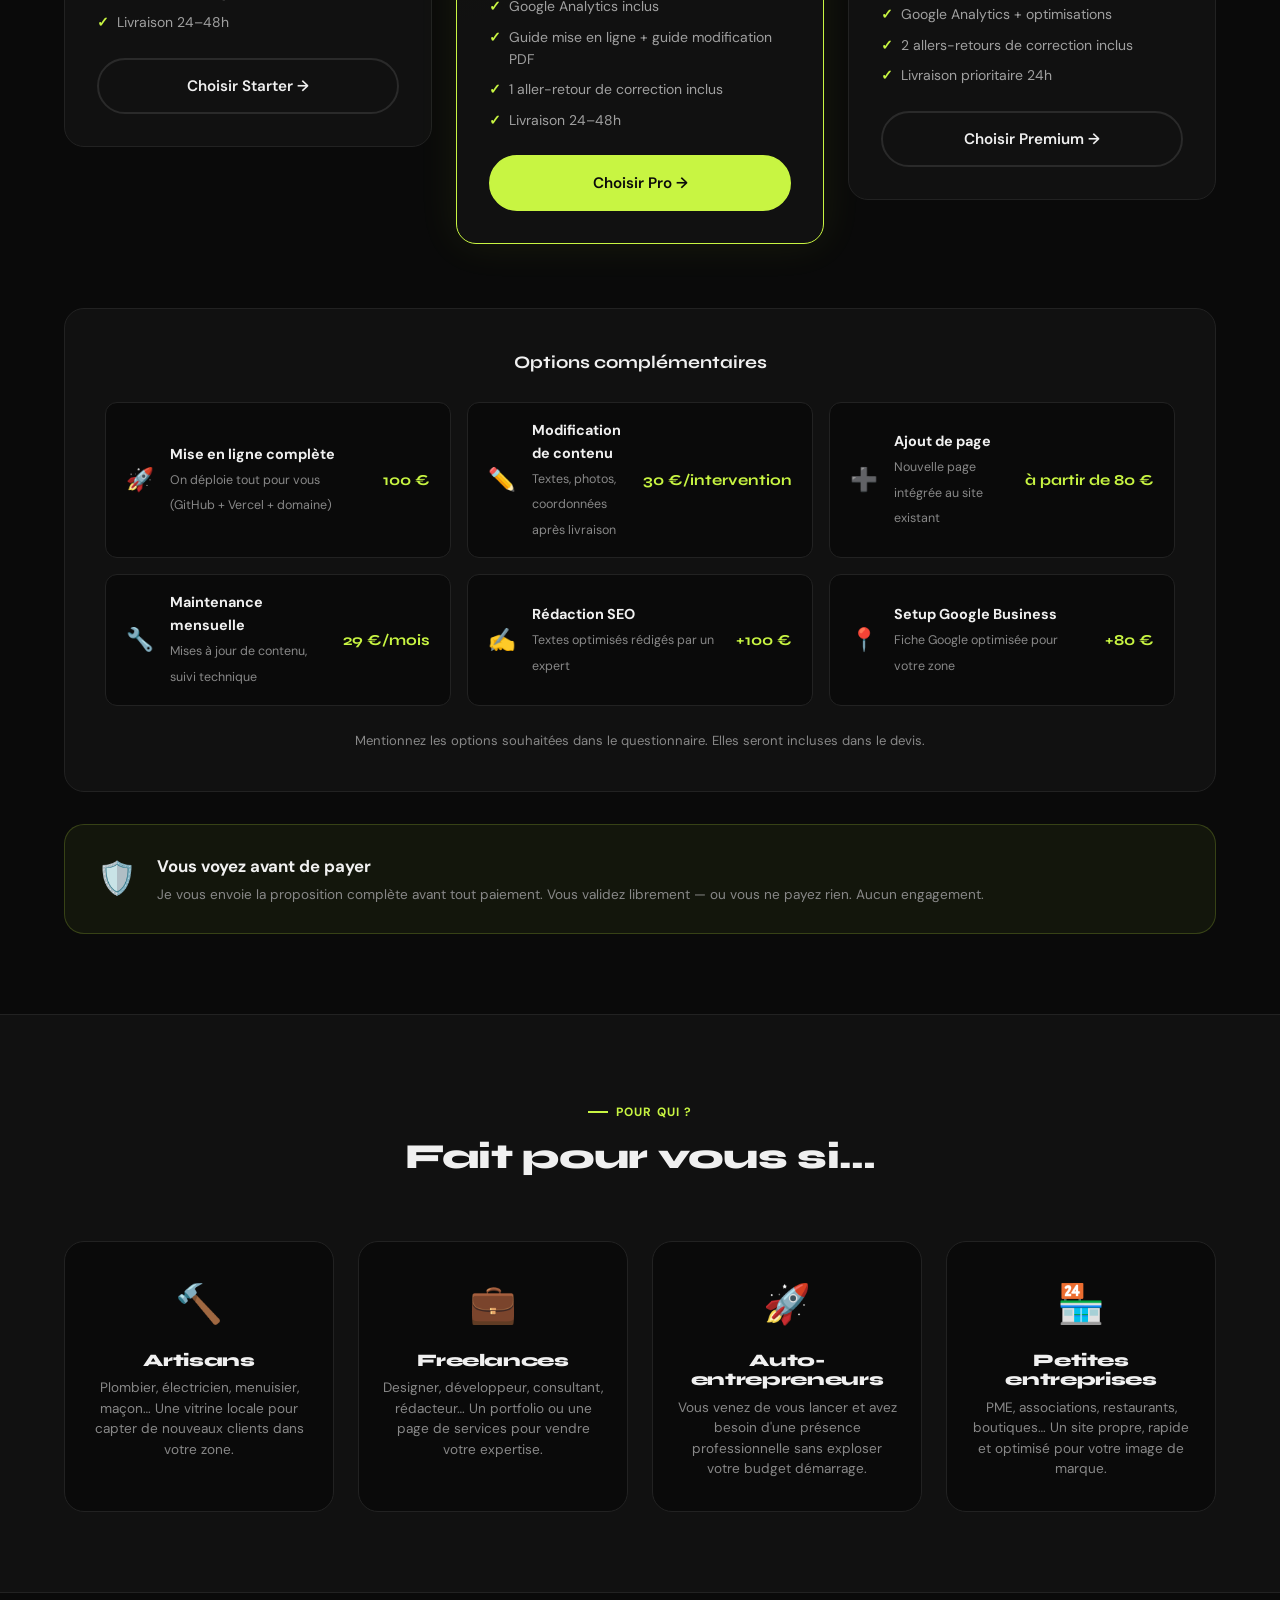
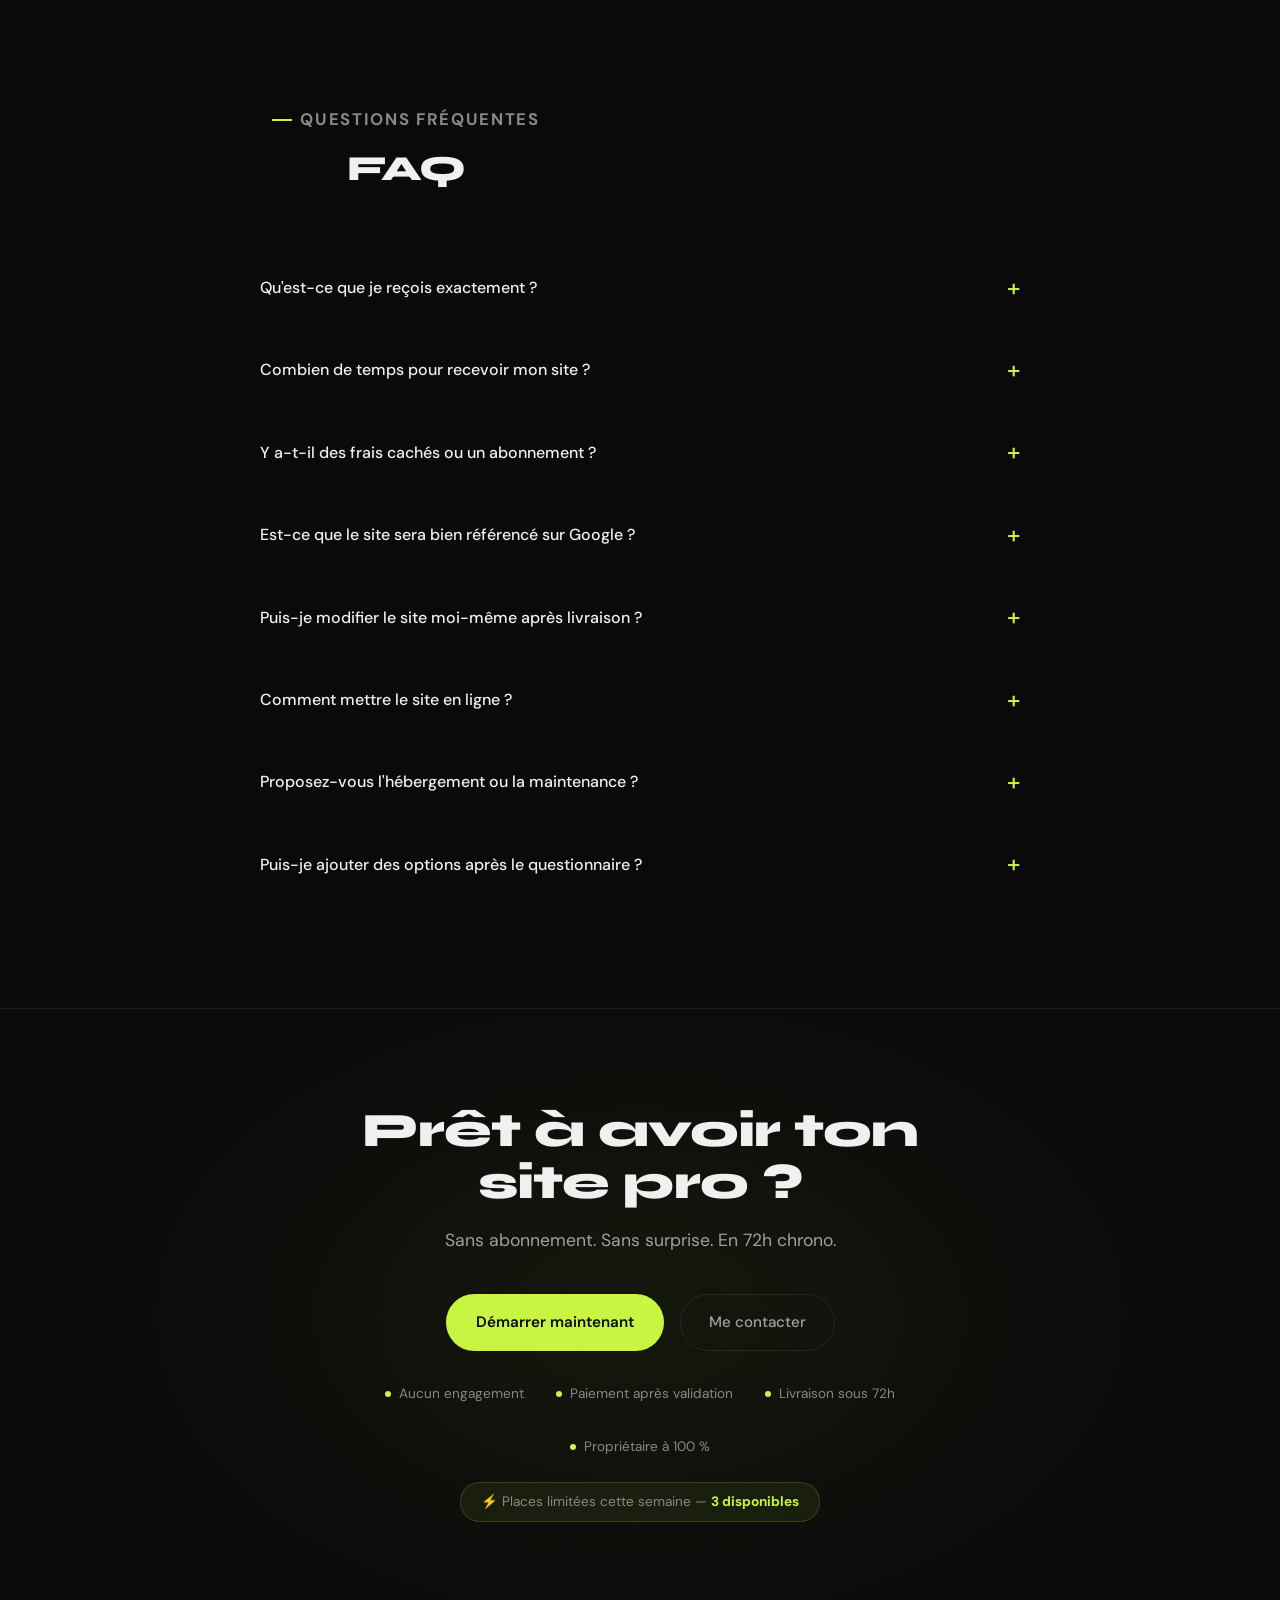
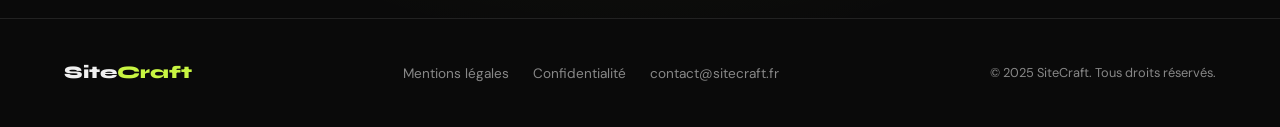
==== commit b649ff8b: "update sitecraft" ====
--- a/index.html
+++ b/index.html
@@ -29,7 +29,7 @@
   <link href="https://fonts.googleapis.com/css2?family=Syne:wght@700;800&family=DM+Sans:opsz,wght@9..40,300;9..40,400;9..40,500&family=JetBrains+Mono&display=swap" rel="stylesheet" />
   <link rel="stylesheet" href="styles.css" />
   <link rel="sitemap" type="application/xml" href="/sitemap.xml" />
-  <style>body{margin:0;background:#0a0a0a;}.hero{min-height:100vh;display:flex;align-items:center;justify-content:center;}</style>
+  <style>body{margin:0;background:#0a0a0a;}</style>
 </head>
 <body>
 
--- a/styles.css
+++ b/styles.css
@@ -161,9 +161,9 @@
   line-height: 1.1;
   letter-spacing: -0.02em;
 }
-h1 { font-size: clamp(2.4rem, 6vw, 5rem); }
-h2 { font-size: clamp(1.8rem, 4vw, 3rem); }
-h3 { font-size: clamp(1.2rem, 2.5vw, 1.6rem); }
+h1 { font-size: clamp(2rem, 3.5vw, 3rem); }
+h2 { font-size: clamp(1.5rem, 2.8vw, 2.2rem); }
+h3 { font-size: clamp(1.1rem, 1.8vw, 1.35rem); }
 
 a { text-decoration: none; color: inherit; }
 
@@ -177,7 +177,7 @@
   padding: 0 24px;
 }
 
-section { padding: 100px 0; }
+section { padding: 80px 0; }
 
 /* ─── BUTTONS ─── */
 .btn {
@@ -214,8 +214,8 @@
   transform: scale(1.04);
 }
 .btn-lg {
-  padding: 18px 36px;
-  font-size: 1.05rem;
+  padding: 14px 28px;
+  font-size: 0.95rem;
 }
 
 /* ─── NAVBAR ─── */
@@ -318,11 +318,11 @@
 /* ─── HERO ─── */
 .hero {
   position: relative;
-  min-height: 100vh;
+  min-height: calc(100vh - 64px);
   display: flex;
   align-items: center;
   justify-content: center;
-  padding: 120px clamp(24px, 5vw, 80px) 80px;
+  padding: 88px clamp(20px, 4vw, 60px) 64px;
   overflow: hidden;
   background: var(--color-bg-dark);
 }
@@ -330,22 +330,25 @@
   display: flex;
   flex-direction: row;
   align-items: center;
-  gap: 64px;
-  max-width: 1200px;
+  gap: 48px;
+  max-width: 1100px;
   width: 100%;
   position: relative;
   z-index: 1;
 }
 .hero-content {
   flex: 1 1 0;
-  max-width: 560px;
+  min-width: 0;
+  max-width: 520px;
   display: flex;
   flex-direction: column;
   align-items: flex-start;
   text-align: left;
+  gap: 0;
   position: relative;
   z-index: 1;
 }
+.hero-content .hero-cta-group { justify-content: flex-start; }
 .hero-content .hero-trust { justify-content: flex-start; }
 .hero-content .hero-proof { justify-content: flex-start; }
 .hero-bg { position: absolute; inset: 0; pointer-events: none; }
@@ -380,9 +383,9 @@
   background: var(--color-surface);
   border: 1px solid var(--color-border-accent);
   border-radius: var(--radius-full);
-  padding: 6px 16px; font-size: 13px;
+  padding: 5px 14px; font-size: 12px;
   color: var(--color-text-secondary);
-  margin-bottom: var(--space-md);
+  margin-bottom: 16px;
   animation: fadeInDown 0.6s ease forwards;
   position: relative; z-index: 1;
 }
@@ -399,10 +402,10 @@
 }
 .hero-title {
   font-family: var(--font-display);
-  font-size: clamp(2.5rem, 6vw, 5rem);
+  font-size: clamp(2rem, 3.6vw, 3.2rem);
   font-weight: 800; line-height: 1.1;
   color: var(--color-text-primary);
-  margin-bottom: var(--space-md);
+  margin-bottom: 16px;
   animation: fadeInUp 0.7s 0.1s ease both;
   position: relative; z-index: 1;
 }
@@ -410,21 +413,22 @@
 .hero-title-line { display: block; }
 .hero-subtitle {
   font-family: var(--font-body);
-  font-size: clamp(1rem, 2vw, 1.2rem);
+  font-size: clamp(0.95rem, 1.4vw, 1.05rem);
   color: var(--color-text-secondary);
-  max-width: 600px; margin-bottom: var(--space-lg);
+  max-width: 480px; margin-bottom: 28px;
   line-height: 1.7;
   animation: fadeInUp 0.7s 0.2s ease both;
   position: relative; z-index: 1;
 }
 .hero-cta-group {
-  display: flex; gap: 1rem; flex-wrap: wrap; justify-content: center;
+  display: flex; gap: 12px; flex-wrap: wrap; justify-content: flex-start;
   animation: fadeInUp 0.7s 0.3s ease both;
   position: relative; z-index: 1;
+  margin-bottom: 20px;
 }
 .hero-proof {
   display: flex; align-items: center; gap: 8px;
-  margin-top: var(--space-md);
+  margin-top: 8px;
   animation: fadeInUp 0.7s 0.4s ease both;
   position: relative; z-index: 1;
 }
@@ -440,11 +444,12 @@
 .hero-trust {
   display: flex;
   flex-wrap: wrap;
-  gap: 12px 24px;
-  margin-top: 24px;
+  gap: 8px 18px;
+  margin-top: 0;
+  margin-bottom: 12px;
 }
 .hero-trust span {
-  font-size: 0.82rem;
+  font-size: 0.78rem;
   color: var(--muted);
   font-weight: 500;
 }
@@ -542,7 +547,7 @@
 
 /* ─── COUNTERS ─── */
 .counters {
-  padding: 60px 0;
+  padding: 44px 0;
   border-top: 1px solid var(--border);
   border-bottom: 1px solid var(--border);
 }
@@ -554,13 +559,13 @@
 }
 .counter-item {
   background: var(--bg);
-  padding: 40px 24px;
+  padding: 28px 20px;
   text-align: center;
   position: relative;
 }
 .counter-value {
   font-family: 'Syne', sans-serif;
-  font-size: clamp(2.5rem, 5vw, 3.5rem);
+  font-size: clamp(1.8rem, 3.5vw, 2.4rem);
   font-weight: 800;
   color: var(--accent);
   line-height: 1;
@@ -932,7 +937,7 @@
 /* ─── QUESTIONNAIRE ─── */
 .form-page {
   min-height: 100vh;
-  padding: 120px 0 80px;
+  padding: 96px 0 64px;
 }
 .form-hero {
   text-align: center;
@@ -1669,7 +1674,7 @@
 }
 
 @media (max-width: 768px) {
-  section { padding: 72px 0; }
+  section { padding: 56px 0; }
   .hero { padding-top: 80px; }
   .hero-grid {
     grid-template-columns: 1fr;
@@ -1891,7 +1896,8 @@
 /* ─── HERO SHOWCASE (colonne droite) ─── */
 .hero-visual {
   flex: 1 1 0;
-  max-width: 520px;
+  min-width: 0;
+  max-width: 480px;
   position: relative;
   z-index: 1;
 }
@@ -1961,30 +1967,36 @@
 
 /* ─── RESPONSIVE HERO ─── */
 @media (max-width: 900px) {
+  .hero {
+    padding: 88px 24px 56px;
+    min-height: auto;
+  }
   .hero-inner-wrap {
     flex-direction: column;
-    gap: 48px;
+    gap: 36px;
+    align-items: center;
   }
   .hero-content {
     align-items: center;
     text-align: center;
-    max-width: 100%;
+    max-width: 600px;
   }
+  .hero-content .hero-cta-group { justify-content: center; }
   .hero-content .hero-trust { justify-content: center; }
   .hero-content .hero-proof { justify-content: center; }
-  .hero-cta-group { justify-content: center; }
-  .hero-visual { width: 100%; max-width: 480px; }
+  .hero-visual { width: 100%; max-width: 440px; }
 }
 @media (max-width: 768px) {
-  .hero-orb-1 { width: 300px; height: 300px; }
+  .hero { padding: 80px 20px 48px; }
+  .hero-orb-1 { width: 280px; height: 280px; }
   .hero-orb-2 { display: none; }
-  .hero-title { font-size: clamp(2rem, 8vw, 3rem); }
+  .hero-title { font-size: clamp(1.8rem, 7vw, 2.4rem); }
 }
 
 /* ═══════════════════════════════════════
    CAROUSEL — RÉALISATIONS
    ═══════════════════════════════════════ */
-.carousel-section { padding: 80px 0; }
+.carousel-section { padding: 60px 0; }
 .carousel-wrapper {
   position: relative;
   overflow: hidden;
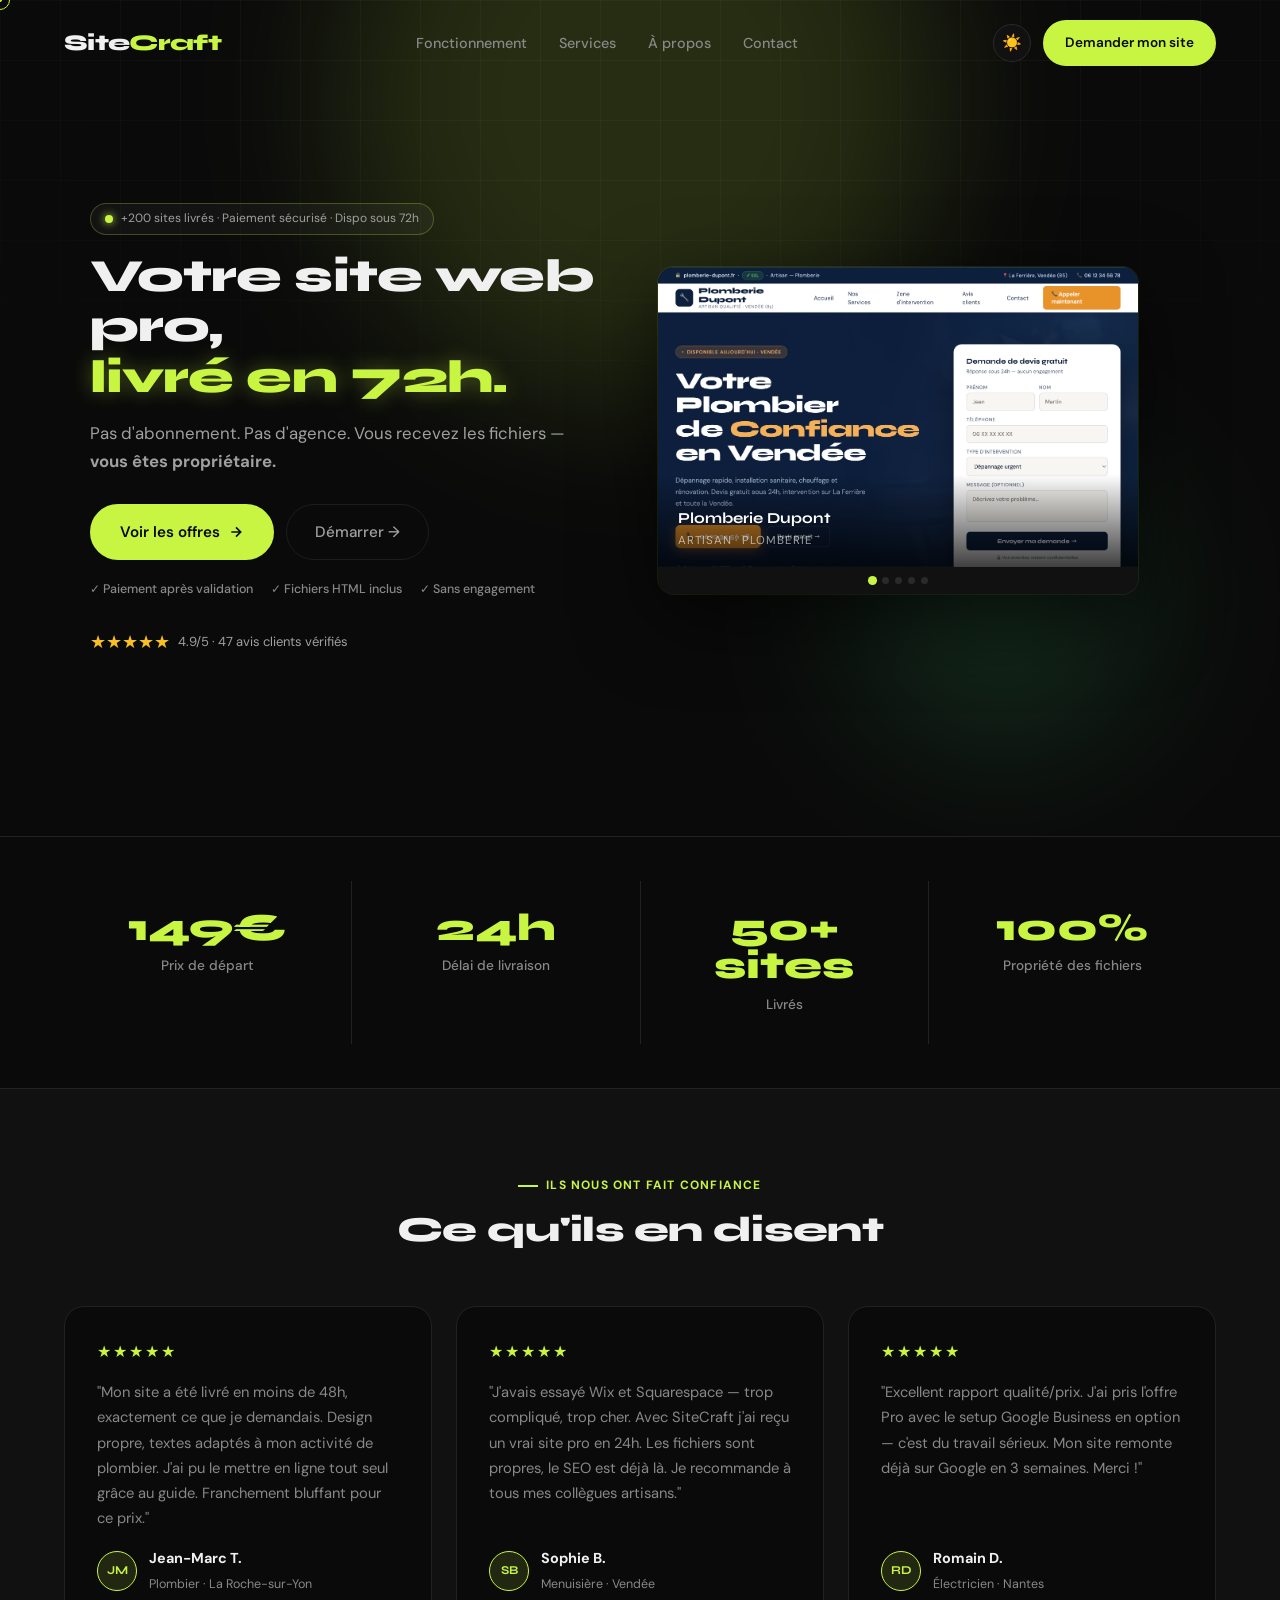
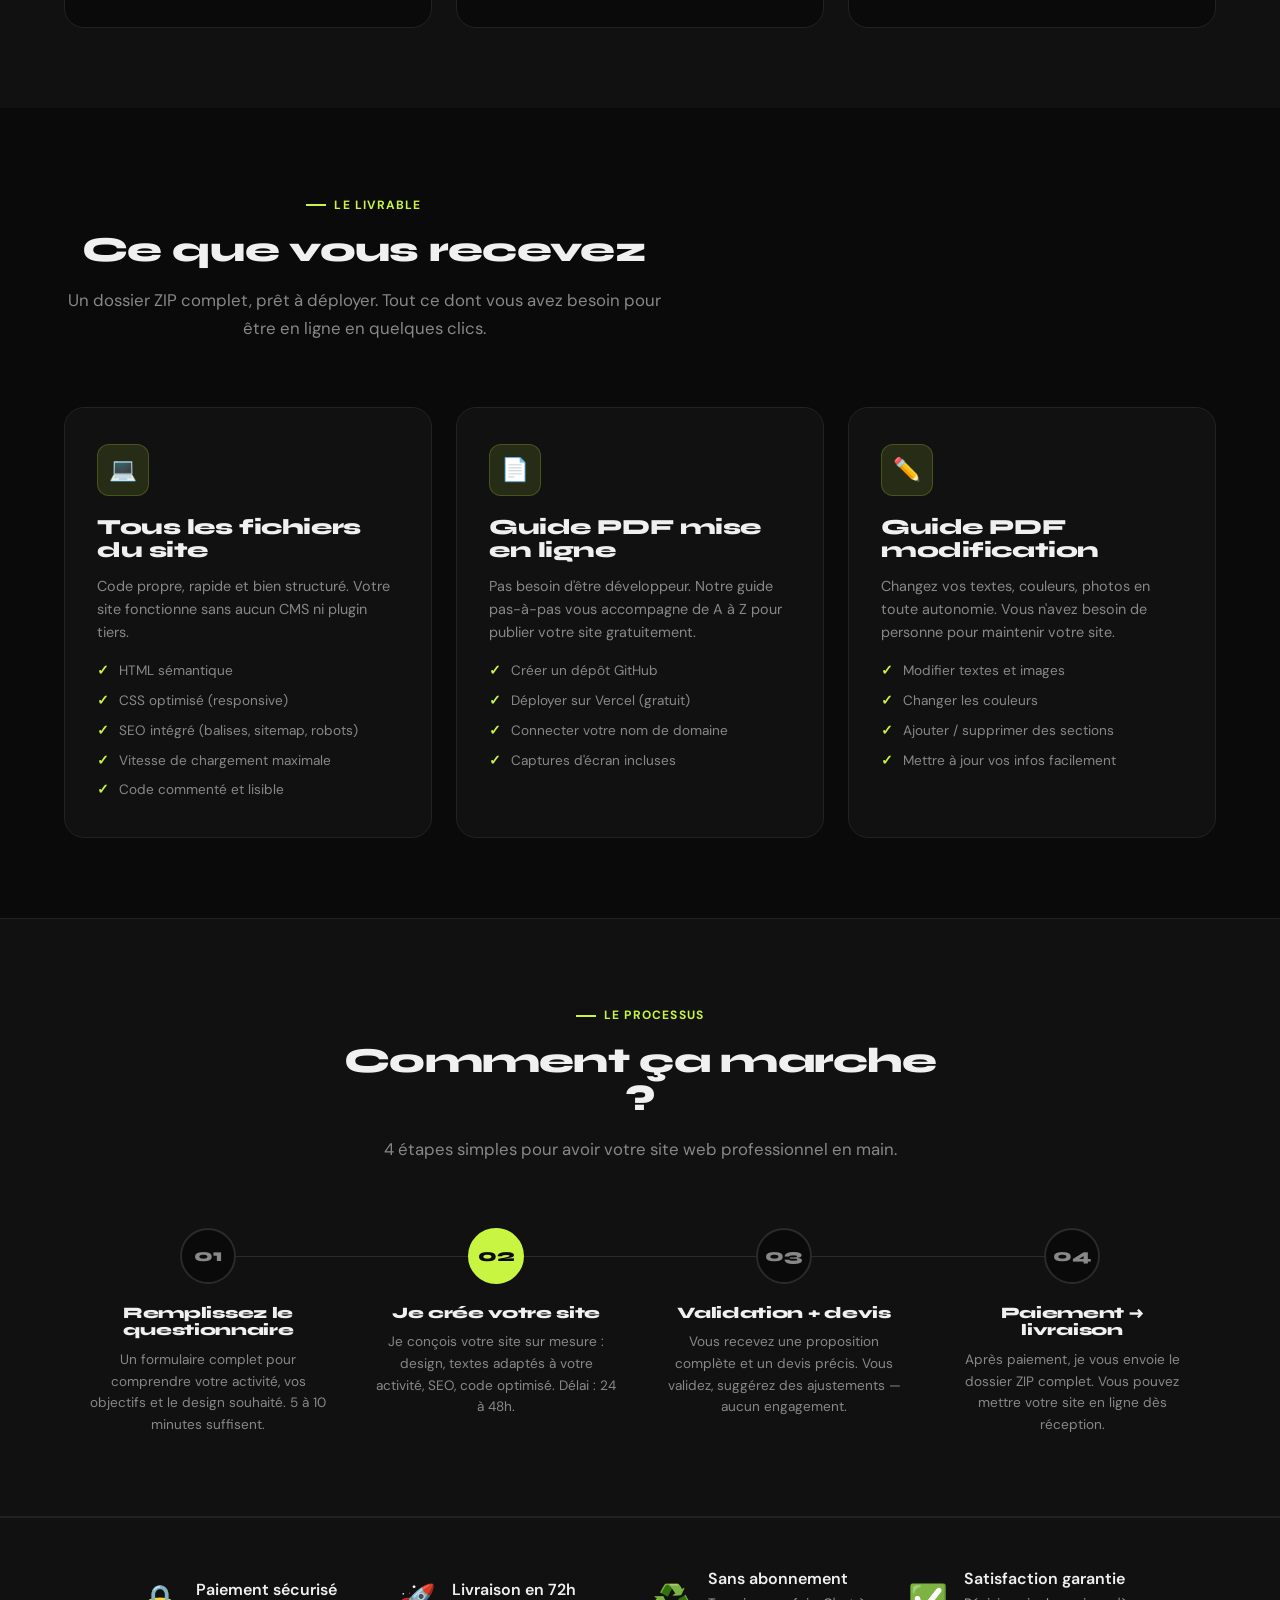
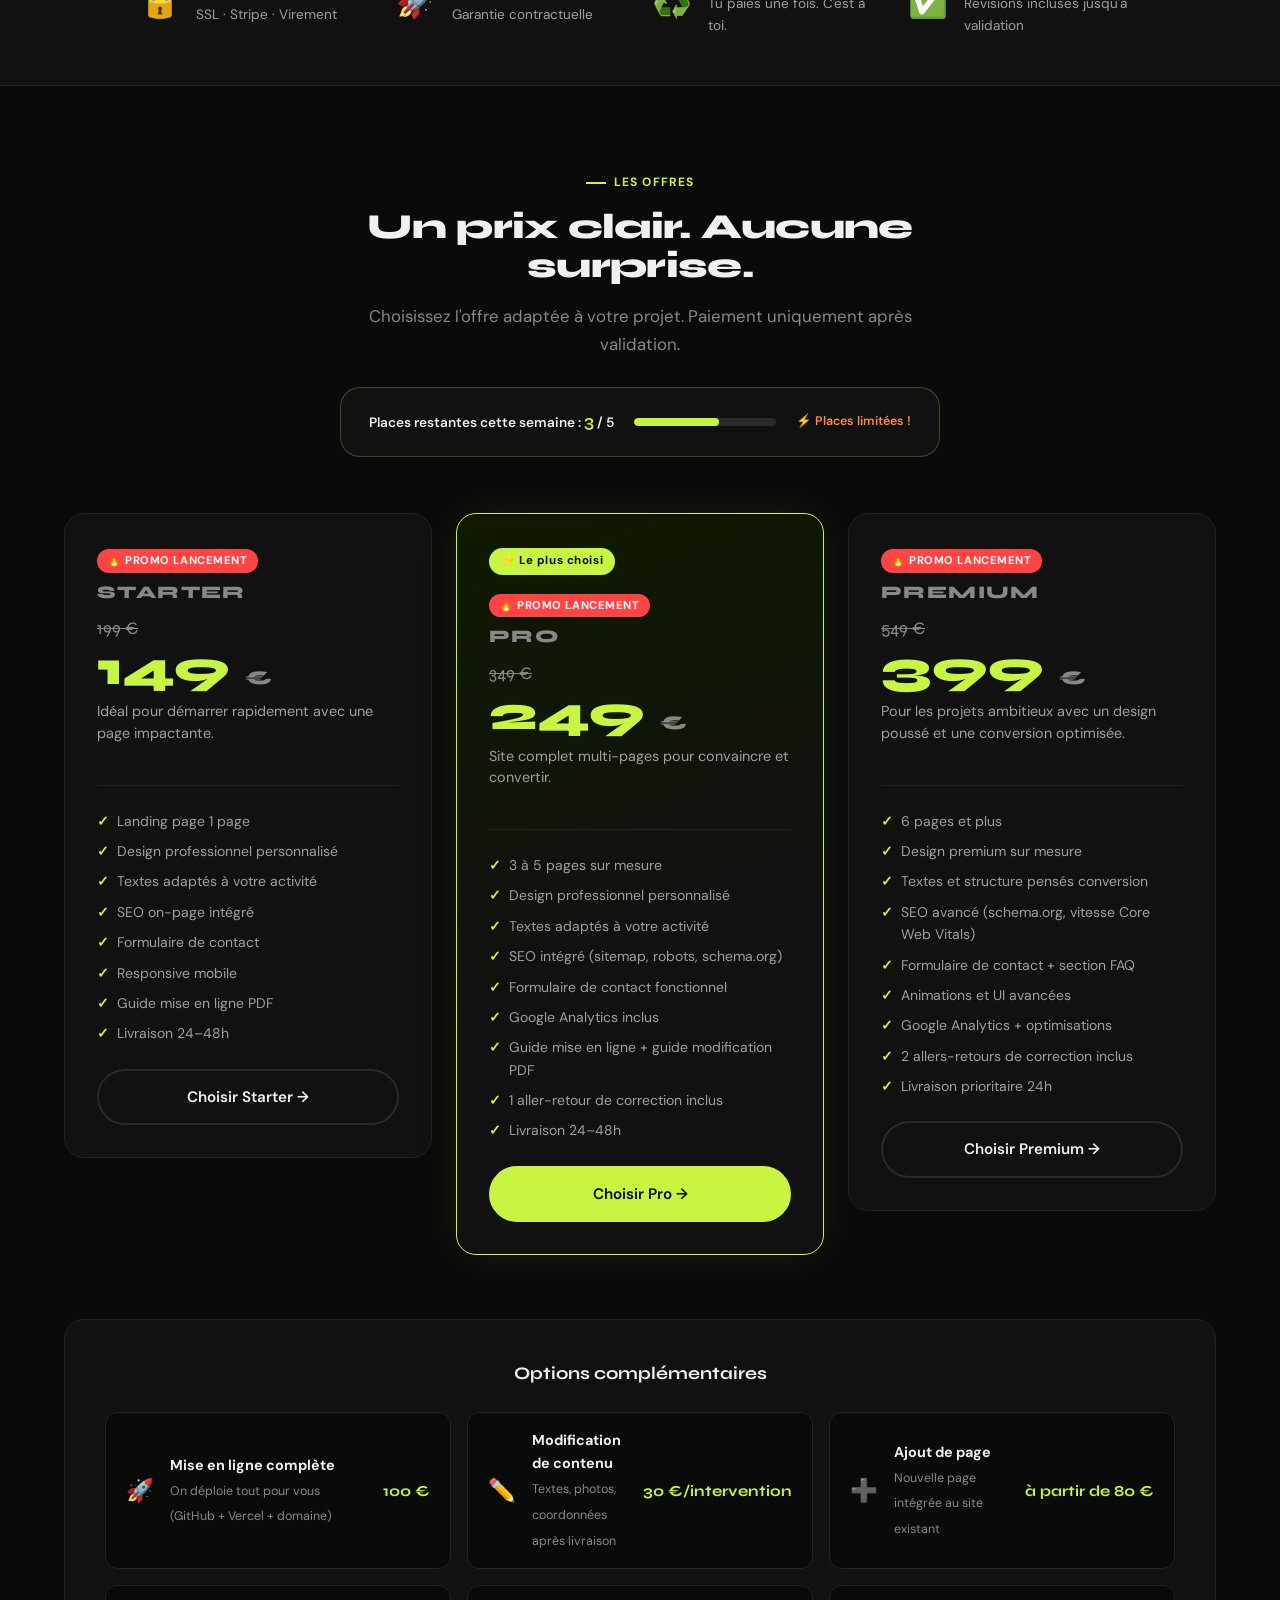
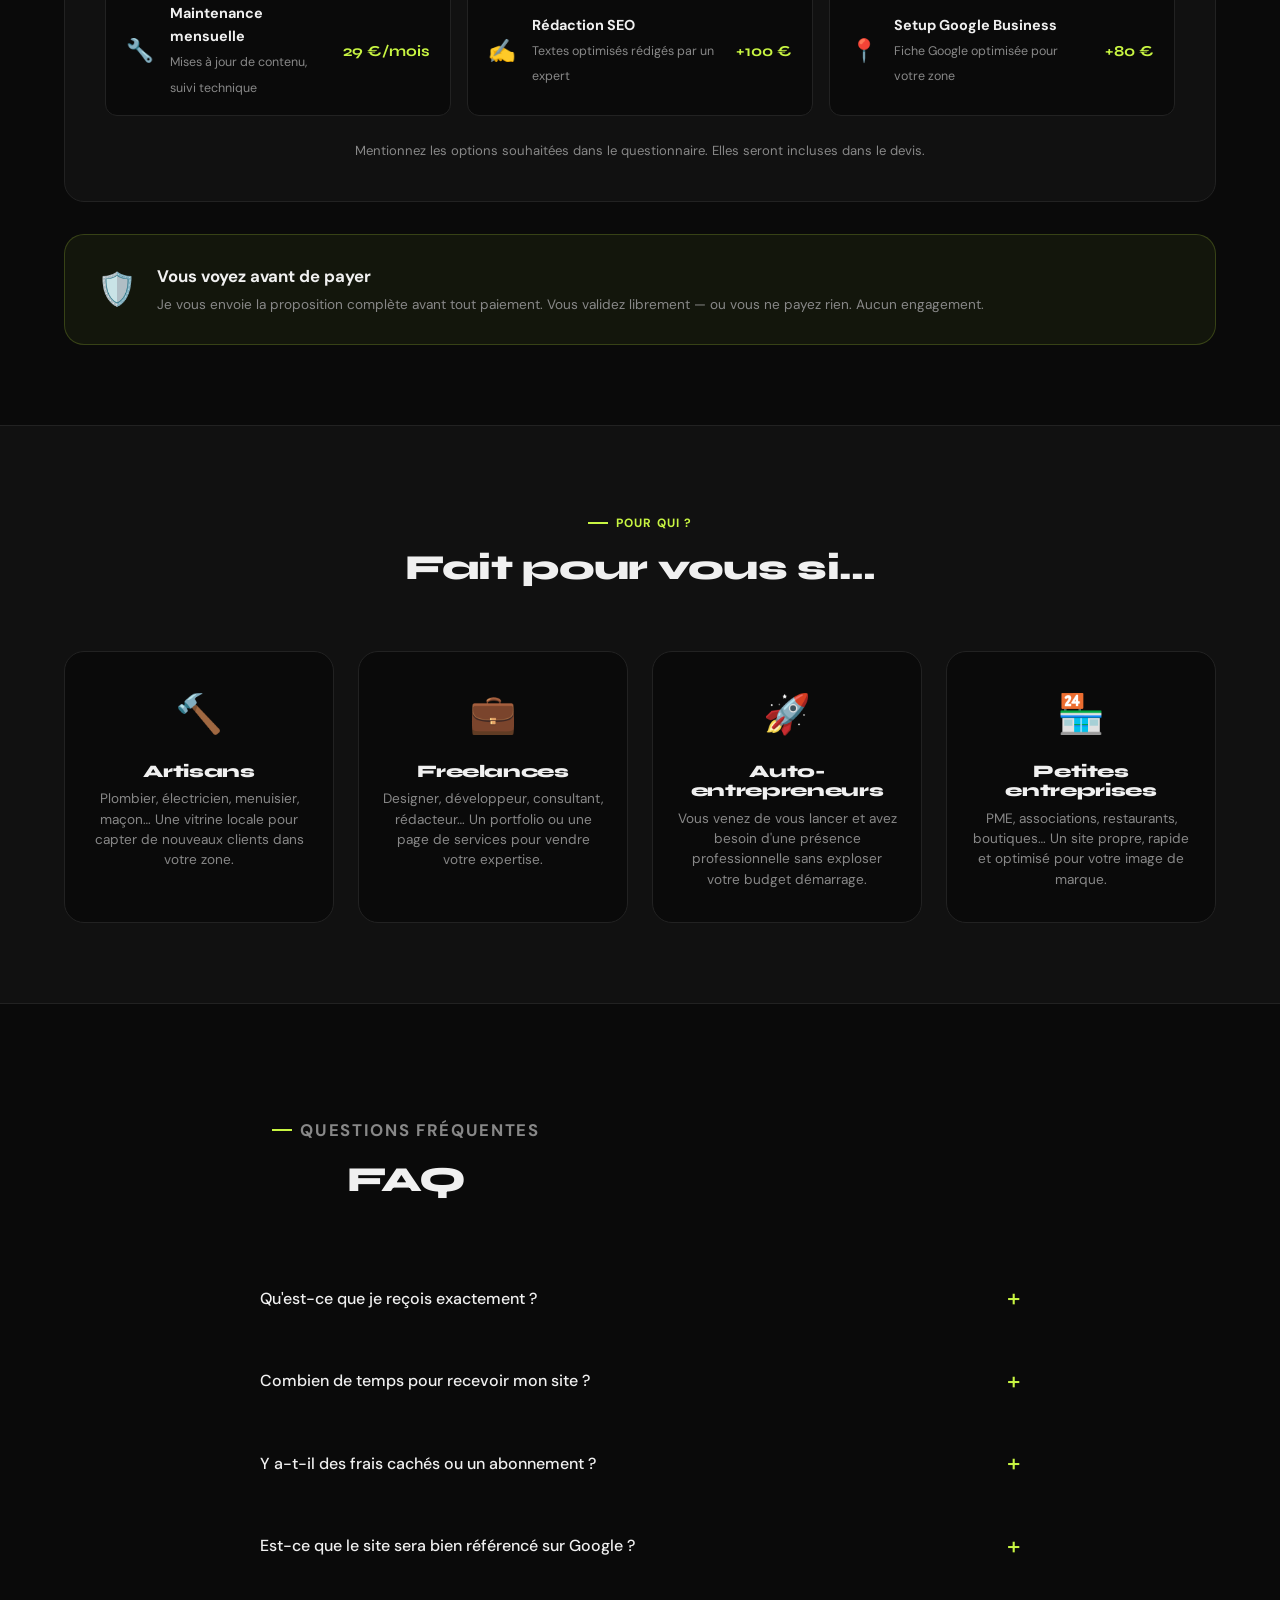
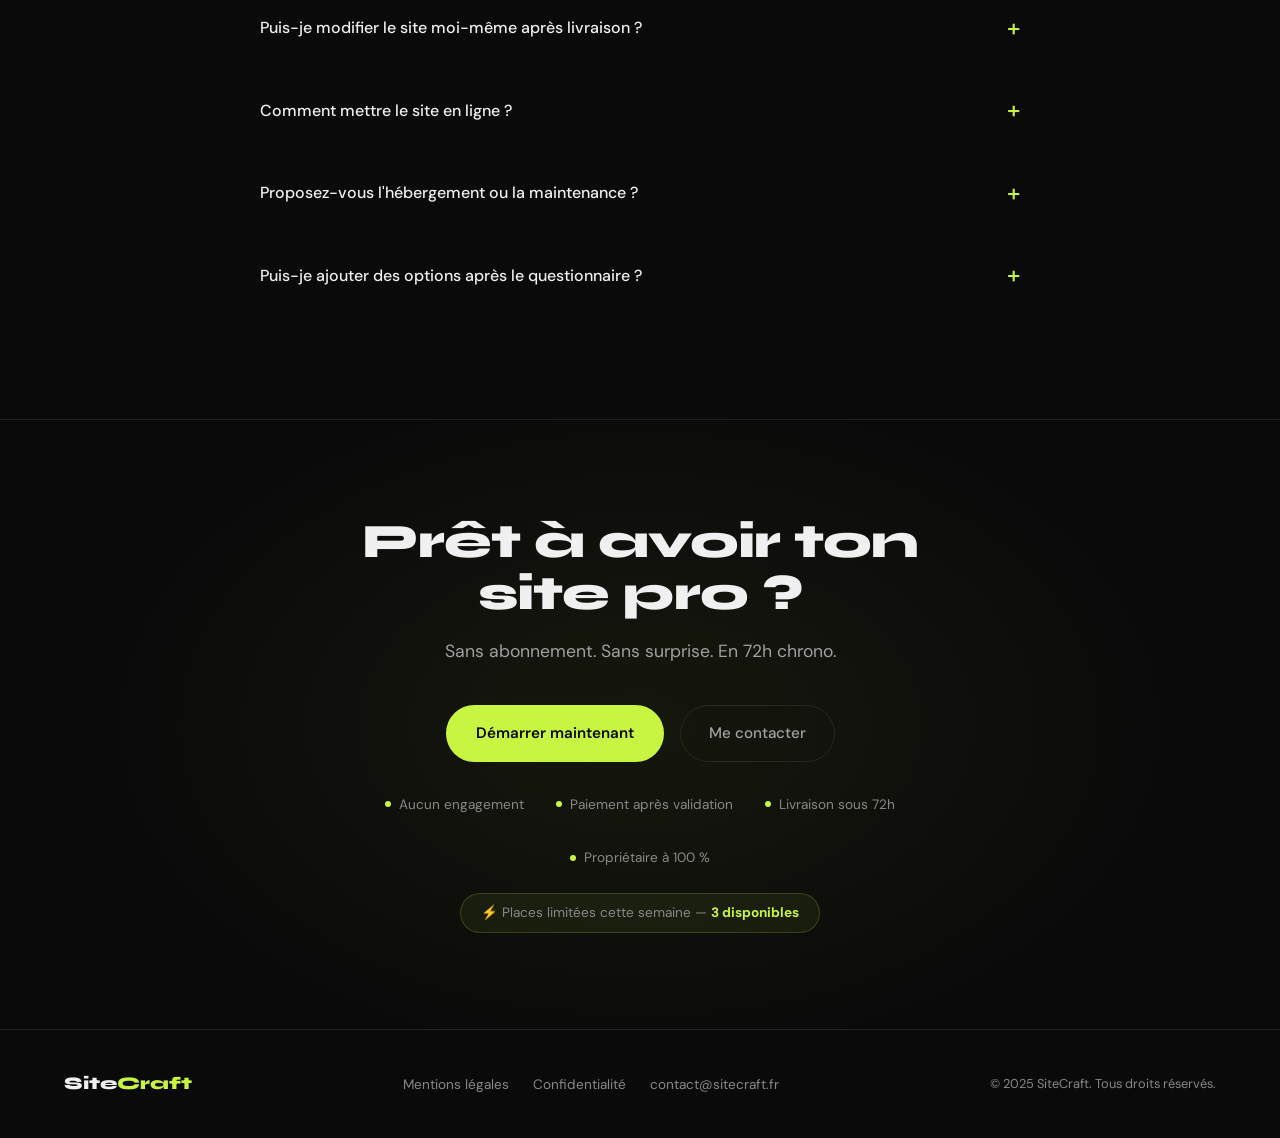
==== commit d6f4127b: "update sitecraft" ====
--- a/index.html
+++ b/index.html
@@ -42,7 +42,6 @@
   <button class="mobile-close" id="mobileClose" aria-label="Fermer">✕</button>
   <a href="#fonctionnement" onclick="closeMobile()">Fonctionnement</a>
   <a href="services.html" onclick="closeMobile()">Services</a>
-  <a href="#realisations" onclick="closeMobile()">Réalisations</a>
   <a href="a-propos.html" onclick="closeMobile()">À propos</a>
   <a href="contact.html" onclick="closeMobile()">Contact</a>
   <a href="questionnaire.html" class="btn btn-primary" style="margin-top:16px;">Demander mon site</a>
@@ -55,7 +54,6 @@
     <ul class="navbar-links">
       <li><a href="#fonctionnement">Fonctionnement</a></li>
       <li><a href="services.html">Services</a></li>
-      <li><a href="#realisations">Réalisations</a></li>
       <li><a href="a-propos.html">À propos</a></li>
       <li><a href="contact.html">Contact</a></li>
     </ul>
@@ -241,21 +239,6 @@
           <li>Mettre à jour vos infos facilement</li>
         </ul>
       </div>
-    </div>
-  </div>
-</section>
-
-<!-- ══════════════════════════ CARROUSEL RÉALISATIONS ══════════════════════════ -->
-<section class="carousel-section" id="realisations">
-  <div class="container">
-    <div class="section-header fade-up" style="margin:0 auto 40px;text-align:center;">
-      <div class="section-label" style="justify-content:center;">Nos réalisations</div>
-      <h2>Des sites qui <span style="color:var(--accent)">parlent d'eux-mêmes</span></h2>
-    </div>
-    <div class="carousel-wrapper" id="carouselWrapper">
-      <button class="carousel-arrow carousel-prev" id="carouselPrev" aria-label="Précédent">‹</button>
-      <div class="carousel-track" id="carouselTrack"></div>
-      <button class="carousel-arrow carousel-next" id="carouselNext" aria-label="Suivant">›</button>
     </div>
   </div>
 </section>
@@ -829,75 +812,6 @@
 document.querySelector('.hero-visual').addEventListener('mouseenter', () => { showcasePaused = true; });
 document.querySelector('.hero-visual').addEventListener('mouseleave', () => { showcasePaused = false; });
 
-/* ─── CARROUSEL SECTION RÉALISATIONS ─── */
-const carouselSlides = [
-  { img: 'images/dupont.png',        title: 'Plomberie Dupont',           category: 'Artisan · Plomberie',        href: 'site-web-plombier-nantes.html' },
-  { img: 'images/brittassist.png',   title: 'Brittassist',                category: 'Services · Freelance',       href: 'https://brittassist.fr/' },
-  { img: 'images/edgeliquidity.png', title: 'EdgeLiquidity',              category: 'Édito · Finance',            href: 'https://edgeliquidity-j95e.vercel.app/' },
-  { img: 'images/nexus.png',         title: 'Nexus',                      category: 'Média · Finance',            href: 'https://nexus-new-psi.vercel.app/' },
-  { img: 'images/prop.png',          title: 'Diagnostic Littoral Vendée', category: 'Immobilier · Diagnostic',    href: 'https://prop-vert-two.vercel.app/' },
-];
-let carouselIndex = 0;
-let carouselPaused = false;
-const carouselTrack = document.getElementById('carouselTrack');
-const carouselWrapper = document.getElementById('carouselWrapper');
-
-function getSpv() {
-  if (window.innerWidth >= 1024) return Math.min(3, carouselSlides.length);
-  if (window.innerWidth >= 641) return Math.min(2, carouselSlides.length);
-  return 1;
-}
-function getMaxIdx() { return Math.max(0, carouselSlides.length - getSpv()); }
-
-function buildCarousel() {
-  const spv = getSpv();
-  carouselTrack.style.transition = 'none';
-  carouselTrack.innerHTML = '';
-  carouselSlides.forEach(s => {
-    const el = document.createElement('div');
-    el.className = 'carousel-slide';
-    el.style.width = (100 / spv) + '%';
-    const ext = s.href.startsWith('http');
-    el.innerHTML = `<div class="carousel-card">
-      <div class="carousel-thumb" style="background:#111;">
-        <img src="${s.img}" alt="${s.title}" loading="lazy" style="width:100%;height:100%;object-fit:cover;object-position:top;display:block;" />
-      </div>
-      <div class="carousel-info">
-        <div class="carousel-name">${s.title}</div>
-        <div class="carousel-cat">${s.category}</div>
-        <a href="${s.href}" class="carousel-link" ${ext ? 'target="_blank" rel="noopener"' : ''}>Voir le site →</a>
-      </div>
-    </div>`;
-    carouselTrack.appendChild(el);
-  });
-  setCarouselPos(false);
-}
-function setCarouselPos(animate) {
-  const spv = getSpv();
-  carouselTrack.style.transition = animate ? 'transform 0.5s cubic-bezier(0.4,0,0.2,1)' : 'none';
-  carouselTrack.style.transform = `translateX(-${carouselIndex * (100 / spv)}%)`;
-}
-function carouselNext() {
-  carouselIndex = carouselIndex >= getMaxIdx() ? 0 : carouselIndex + 1;
-  setCarouselPos(true);
-}
-function carouselPrev() {
-  carouselIndex = carouselIndex <= 0 ? getMaxIdx() : carouselIndex - 1;
-  setCarouselPos(true);
-}
-buildCarousel();
-document.getElementById('carouselNext').addEventListener('click', carouselNext);
-document.getElementById('carouselPrev').addEventListener('click', carouselPrev);
-carouselWrapper.addEventListener('mouseenter', () => { carouselPaused = true; });
-carouselWrapper.addEventListener('mouseleave', () => { carouselPaused = false; });
-setInterval(() => { if (!carouselPaused) carouselNext(); }, 2000);
-window.addEventListener('resize', () => {
-  document.querySelectorAll('.carousel-slide').forEach(el => {
-    el.style.width = (100 / getSpv()) + '%';
-  });
-  if (carouselIndex > getMaxIdx()) carouselIndex = getMaxIdx();
-  setCarouselPos(false);
-});
 </script>
 </body>
 </html>
--- a/styles.css
+++ b/styles.css
@@ -1680,7 +1680,6 @@
     grid-template-columns: 1fr;
     gap: 48px;
   }
-  .hero-visual { display: none; }
   .counters-grid { grid-template-columns: repeat(2, 1fr); }
   .receive-grid { grid-template-columns: 1fr; }
   .profiles-grid { grid-template-columns: repeat(2, 1fr); }
@@ -1991,117 +1990,8 @@
   .hero-orb-1 { width: 280px; height: 280px; }
   .hero-orb-2 { display: none; }
   .hero-title { font-size: clamp(1.8rem, 7vw, 2.4rem); }
-}
-
-/* ═══════════════════════════════════════
-   CAROUSEL — RÉALISATIONS
-   ═══════════════════════════════════════ */
-.carousel-section { padding: 60px 0; }
-.carousel-wrapper {
-  position: relative;
-  overflow: hidden;
-  padding: 0 40px;
-}
-.carousel-track {
-  display: flex;
-  will-change: transform;
-}
-.carousel-slide {
-  flex-shrink: 0;
-  padding: 0 12px;
-  box-sizing: border-box;
-}
-.carousel-card {
-  background: var(--surface);
-  border: 1px solid var(--border);
-  border-radius: var(--radius-lg);
-  overflow: hidden;
-  transition: border-color var(--transition), transform var(--transition);
-}
-.carousel-card:hover {
-  border-color: rgba(200,245,66,0.4);
-  transform: translateY(-4px);
-}
-.carousel-thumb {
-  height: 180px;
-  display: block;
-  position: relative;
-  overflow: hidden;
-  background: var(--surface2);
-}
-.carousel-thumb img {
-  width: 100%;
-  height: 100%;
-  object-fit: cover;
-  object-position: top;
-  display: block;
-  transition: transform 0.4s ease;
-}
-.carousel-card:hover .carousel-thumb img { transform: scale(1.04); }
-.carousel-thumb-label {
-  font-family: 'Syne', sans-serif;
-  font-weight: 800;
-  font-size: 1.1rem;
-  color: rgba(255,255,255,0.8);
-  text-align: center;
-  padding: 0 16px;
-  position: relative;
-  z-index: 1;
-}
-.carousel-thumb::after {
-  content: '';
-  position: absolute;
-  inset: 0;
-  background: linear-gradient(to bottom, transparent 40%, rgba(0,0,0,0.4) 100%);
-}
-.carousel-info { padding: 20px; }
-.carousel-name {
-  font-family: 'Syne', sans-serif;
-  font-weight: 700;
-  font-size: 1rem;
-  margin-bottom: 4px;
-  color: var(--text);
-}
-.carousel-cat {
-  font-size: 0.78rem;
-  color: var(--muted);
-  margin-bottom: 12px;
-  text-transform: uppercase;
-  letter-spacing: 0.05em;
-}
-.carousel-link {
-  font-size: 0.85rem;
-  color: var(--accent);
-  font-weight: 600;
-  transition: color 0.2s;
-}
-.carousel-link:hover { color: var(--text); }
-.carousel-arrow {
-  position: absolute;
-  top: 50%;
-  transform: translateY(-50%);
-  background: var(--surface);
-  border: 1px solid var(--border);
-  color: var(--text);
-  border-radius: 50%;
-  width: 38px;
-  height: 38px;
-  display: flex;
-  align-items: center;
-  justify-content: center;
-  cursor: pointer;
-  z-index: 10;
-  font-size: 1.3rem;
-  transition: var(--transition);
-  flex-shrink: 0;
-  line-height: 1;
-}
-.carousel-arrow:hover { border-color: var(--accent); color: var(--accent); }
-.carousel-prev { left: 0; }
-.carousel-next { right: 0; }
-@media (max-width: 768px) {
-  .carousel-arrow { width: 32px; height: 32px; font-size: 1rem; }
-  .carousel-wrapper { padding: 0 32px; }
+  .hero-visual { width: 100%; max-width: 100%; }
+  .hero-showcase-slide img { aspect-ratio: 16 / 9; }
 }
 
 /* ═══════════════════════════════════════
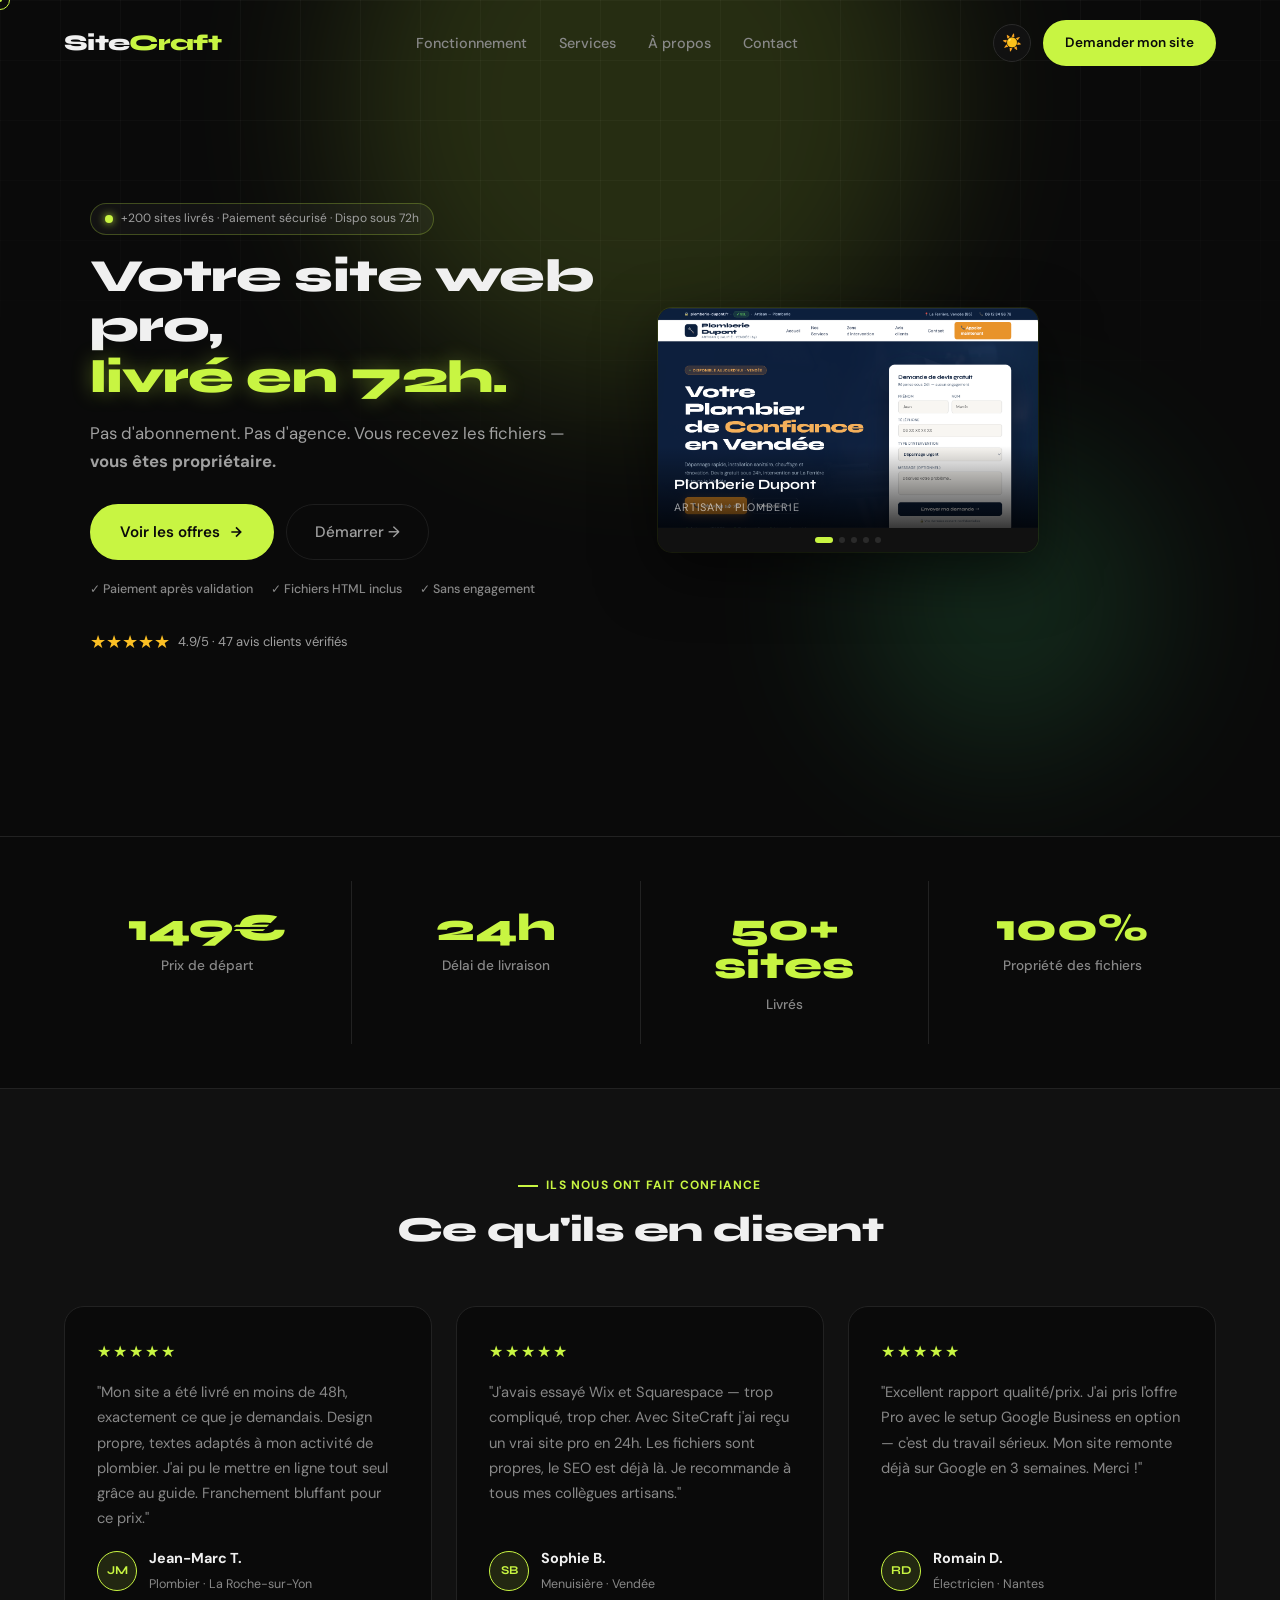
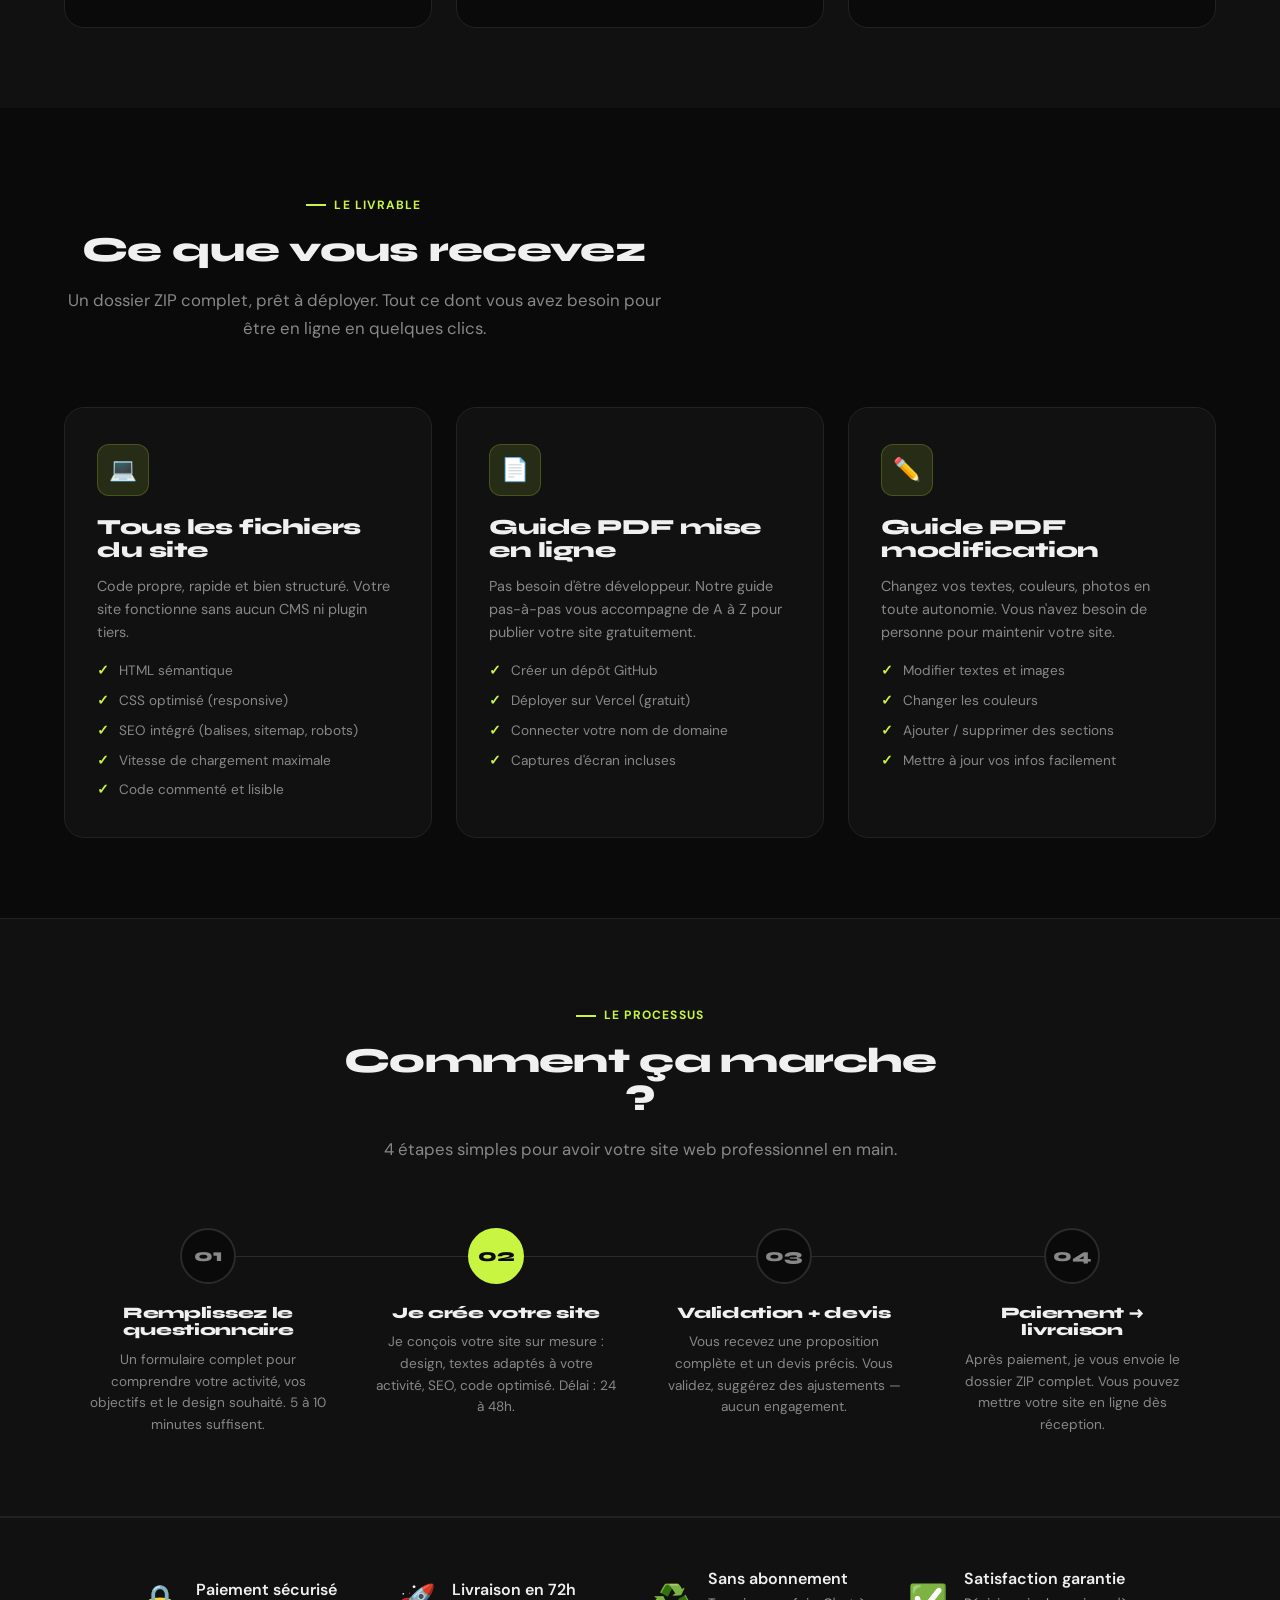
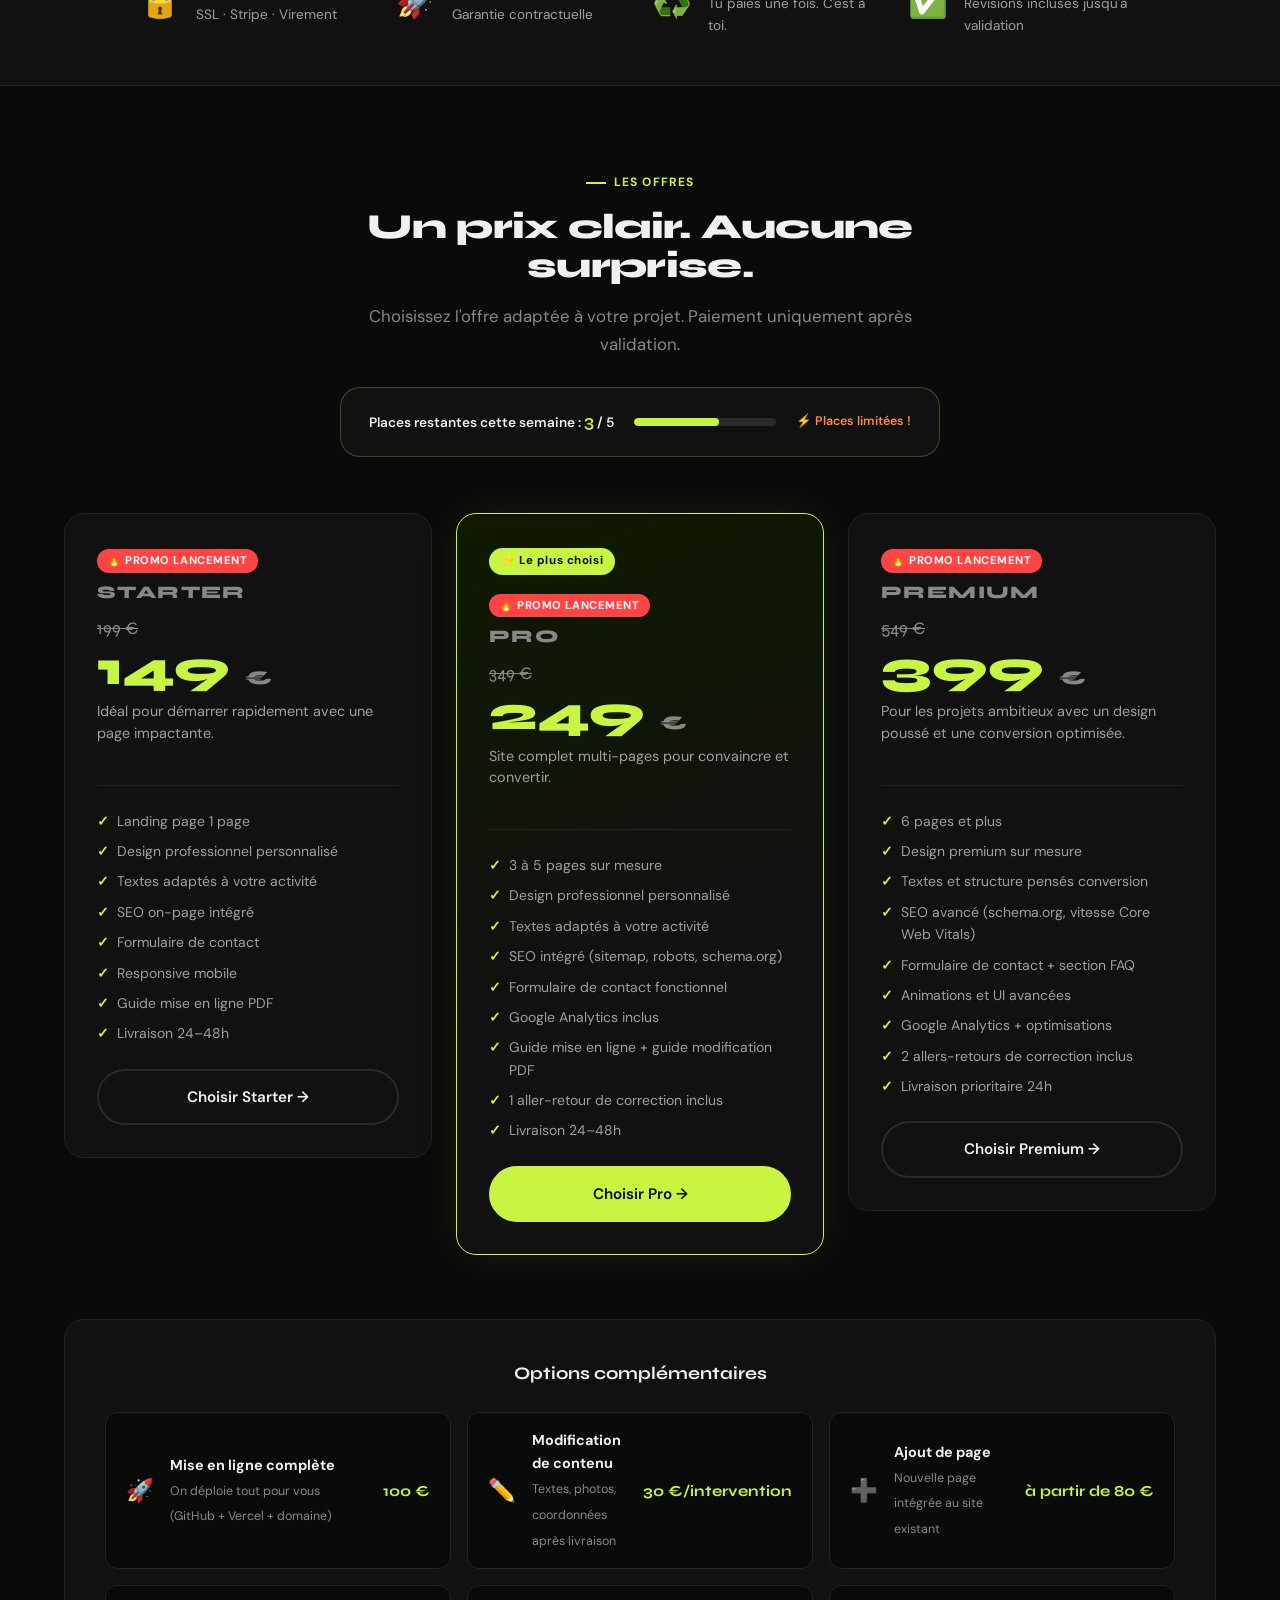
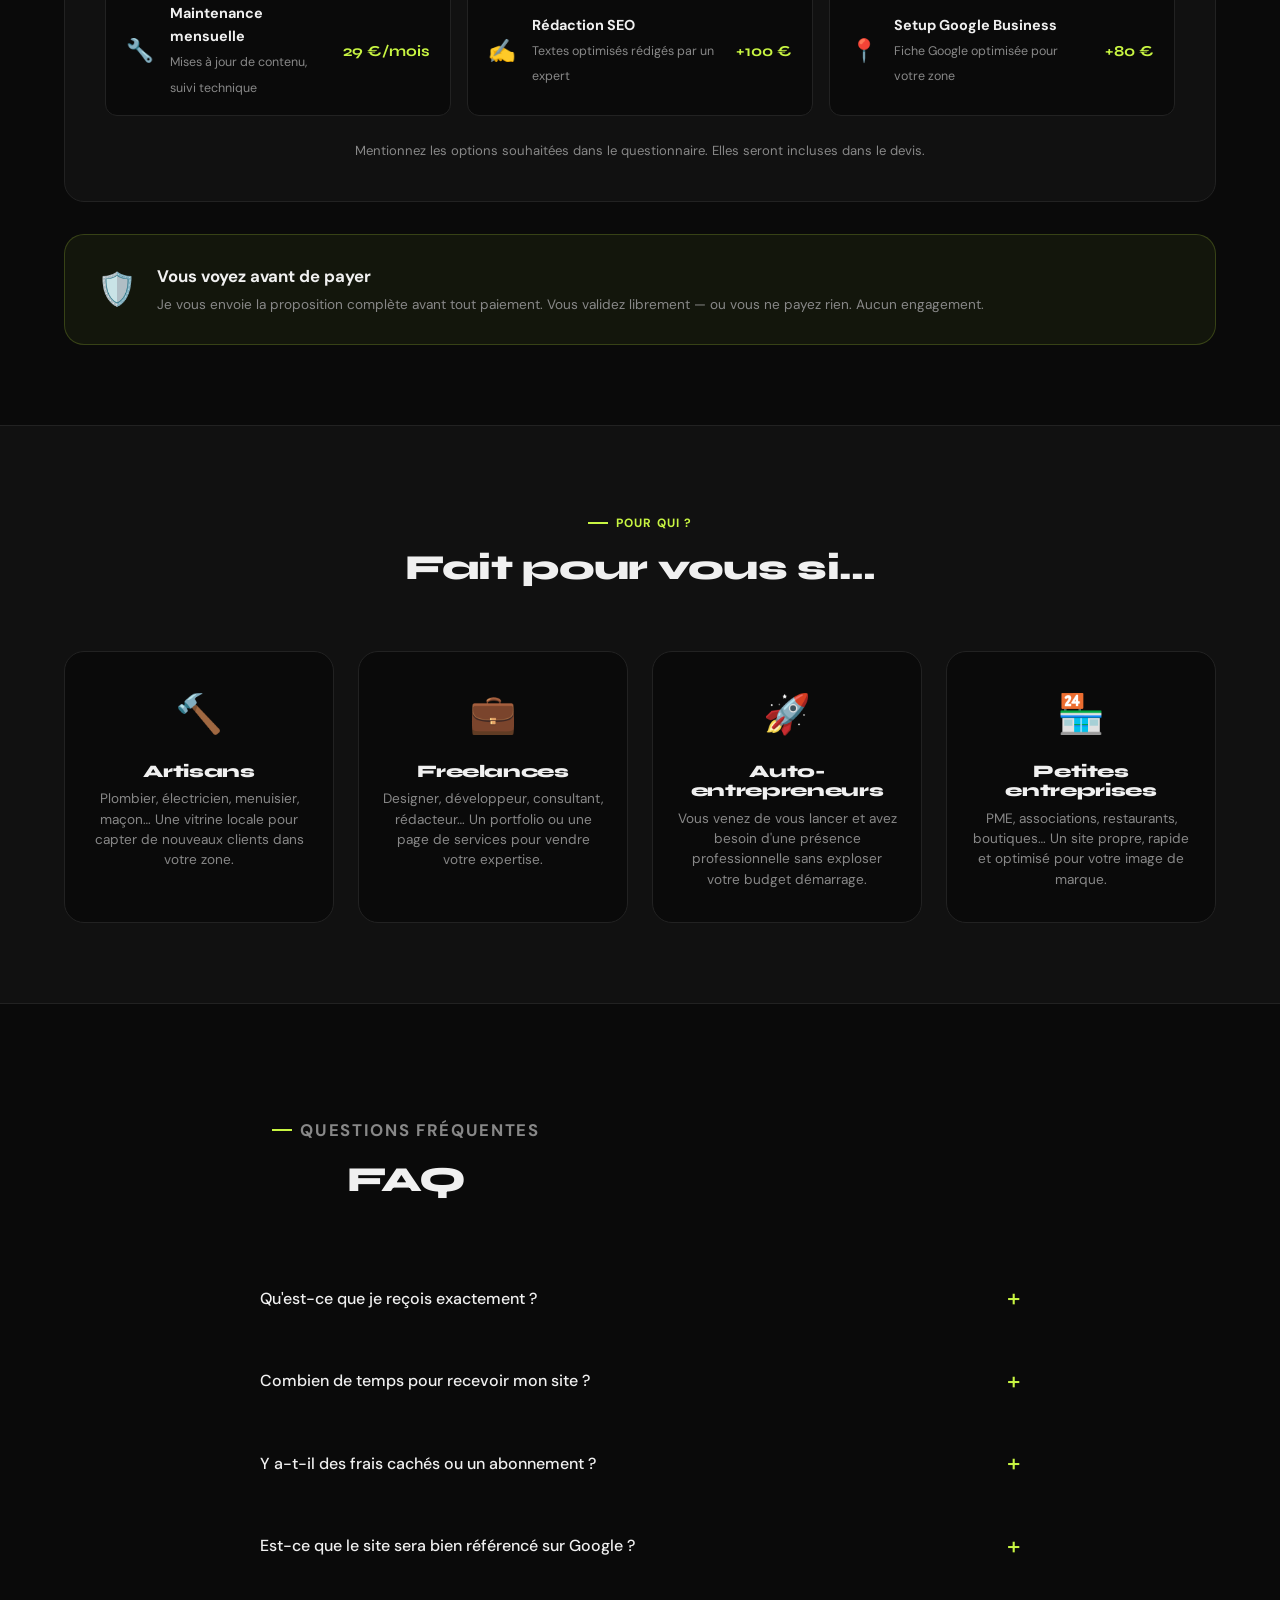
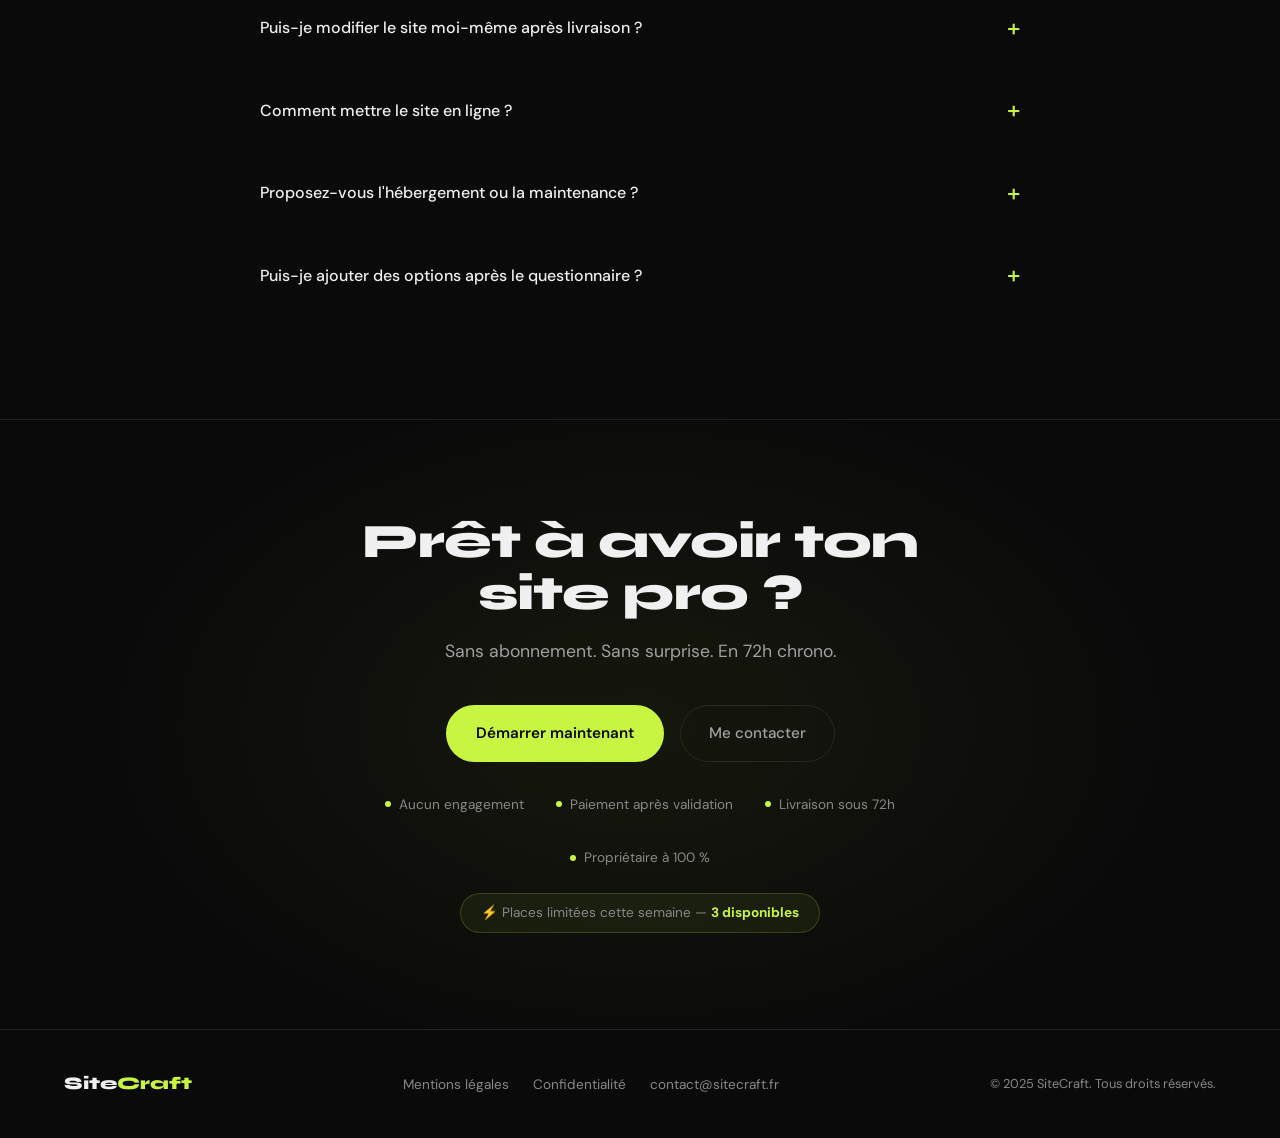
==== commit 1bc42b06: "update sitecraft" ====
--- a/index.html
+++ b/index.html
@@ -804,13 +804,21 @@
 });
 
 function goShowcase(idx) {
-  showcaseIdx = idx;
-  showcaseTrack.style.transform = `translateX(-${idx * 100}%)`;
-  showcaseDots.querySelectorAll('.hero-showcase-dot').forEach((d, i) => d.classList.toggle('active', i === idx));
+  showcaseIdx = ((idx % showcaseData.length) + showcaseData.length) % showcaseData.length;
+  showcaseTrack.style.transform = `translateX(-${showcaseIdx * 100}%)`;
+  showcaseDots.querySelectorAll('.hero-showcase-dot').forEach((d, i) => d.classList.toggle('active', i === showcaseIdx));
 }
-setInterval(() => { if (!showcasePaused) goShowcase((showcaseIdx + 1) % showcaseData.length); }, 3000);
-document.querySelector('.hero-visual').addEventListener('mouseenter', () => { showcasePaused = true; });
-document.querySelector('.hero-visual').addEventListener('mouseleave', () => { showcasePaused = false; });
+setInterval(() => { if (!showcasePaused) goShowcase(showcaseIdx + 1); }, 3500);
+const heroVisual = document.querySelector('.hero-visual');
+heroVisual.addEventListener('mouseenter', () => { showcasePaused = true; });
+heroVisual.addEventListener('mouseleave', () => { showcasePaused = false; });
+let tsX = 0;
+heroVisual.addEventListener('touchstart', e => { tsX = e.touches[0].clientX; showcasePaused = true; }, { passive: true });
+heroVisual.addEventListener('touchend', e => {
+  const diff = tsX - e.changedTouches[0].clientX;
+  if (Math.abs(diff) > 40) goShowcase(showcaseIdx + (diff > 0 ? 1 : -1));
+  showcasePaused = false;
+}, { passive: true });
 
 </script>
 </body>
--- a/styles.css
+++ b/styles.css
@@ -1674,13 +1674,13 @@
 }
 
 @media (max-width: 768px) {
-  section { padding: 56px 0; }
-  .hero { padding-top: 80px; }
+  section { padding: 48px 0; }
+  .hero { padding-top: 76px; }
   .hero-grid {
     grid-template-columns: 1fr;
-    gap: 48px;
+    gap: 40px;
   }
-  .counters-grid { grid-template-columns: repeat(2, 1fr); }
+  .counters-grid { grid-template-columns: repeat(2, 1fr); gap: 16px; }
   .receive-grid { grid-template-columns: 1fr; }
   .profiles-grid { grid-template-columns: repeat(2, 1fr); }
   .steps-grid { grid-template-columns: 1fr; }
@@ -1703,8 +1703,9 @@
   .form-grid { grid-template-columns: 1fr; }
   .form-grid .form-group.full { grid-column: 1; }
   .radio-group.horizontal { flex-direction: column; }
-  .cta-features { gap: 16px; }
-  .footer-inner { flex-direction: column; align-items: flex-start; }
+  .cta-features { gap: 12px; flex-wrap: wrap; justify-content: center; }
+  .footer-inner { flex-direction: column; align-items: flex-start; gap: 16px; }
+  .footer-links { flex-wrap: wrap; gap: 12px; }
   .cursor, .cursor-dot { display: none; }
   body { cursor: auto; }
   button, a, input, textarea, select, label { cursor: pointer; }
@@ -1715,6 +1716,45 @@
   .guarantee-banner { flex-direction: column; text-align: center; }
   .metiers-grid { grid-template-columns: repeat(2, 1fr); }
   .seo-values-grid { grid-template-columns: 1fr; }
+  .trust-grid { grid-template-columns: repeat(2, 1fr); gap: 20px; }
+  .trust-section { padding: 32px 16px; }
+  .section-header h2 { font-size: clamp(1.5rem, 6vw, 2rem); }
+  .cta-final-title { font-size: clamp(1.6rem, 6vw, 2.2rem); }
+  .cta-final-actions { flex-direction: column; align-items: center; }
+  .cta-final-actions .btn { width: 100%; max-width: 320px; justify-content: center; }
+  .pricing-card { padding: 24px 20px; }
+  .pricing-price { font-size: 2.4rem; }
+  .testimonial-card { padding: 20px; }
+  .receive-card { padding: 24px 20px; }
+  .step-item { padding: 20px; }
+  .spots-tracker { padding: 16px; }
+  .faq-list { padding: 0 16px; }
+  .upsells-section { padding: 24px 16px; }
+  .guarantee-banner { padding: 20px; }
+  .for-who-bg .container { padding: 0 16px; }
+  .profiles-grid { gap: 12px; }
+  .profile-card { padding: 20px 16px; }
+}
+
+@media (max-width: 480px) {
+  section { padding: 40px 0; }
+  .counters-grid { grid-template-columns: repeat(2, 1fr); gap: 12px; }
+  .counter-item { padding: 16px 12px; }
+  .counter-value { font-size: 1.8rem; }
+  .trust-grid { grid-template-columns: 1fr; }
+  .profiles-grid { grid-template-columns: 1fr; }
+  .pricing-grid { gap: 16px; }
+  .receive-grid { gap: 16px; }
+  .steps-grid { gap: 16px; }
+  .testimonials-grid { gap: 16px; }
+  .hero-badge span { font-size: 10px; }
+  .hero-trust { flex-direction: column; gap: 6px; align-items: center; }
+  .hero-trust span { font-size: 0.8rem; }
+  .hero-proof { flex-direction: column; gap: 4px; text-align: center; }
+  .navbar { padding: 0 14px; }
+  .navbar .btn-primary { display: none; }
+  footer { padding: 32px 14px; }
+  .footer-inner { gap: 12px; }
 }
 
 /* ═══════════════════════════════════════
@@ -1894,50 +1934,53 @@
 
 /* ─── HERO SHOWCASE (colonne droite) ─── */
 .hero-visual {
-  flex: 1 1 0;
-  min-width: 0;
-  max-width: 480px;
+  flex: 0 0 380px;
+  width: 380px;
   position: relative;
   z-index: 1;
 }
 .hero-showcase {
-  border-radius: 16px;
+  border-radius: 14px;
   overflow: hidden;
-  box-shadow: 0 24px 80px rgba(0,0,0,0.6), 0 0 0 1px rgba(200,245,66,0.12);
+  box-shadow: 0 20px 60px rgba(0,0,0,0.55), 0 0 0 1px rgba(200,245,66,0.12);
   background: var(--surface);
+  width: 100%;
 }
 .hero-showcase-track {
   display: flex;
-  transition: transform 0.6s cubic-bezier(0.4,0,0.2,1);
+  width: 100%;
+  transition: transform 0.55s cubic-bezier(0.4,0,0.2,1);
+  will-change: transform;
 }
 .hero-showcase-slide {
-  flex-shrink: 0;
-  width: 100%;
+  flex: 0 0 100%;
+  min-width: 0;
   position: relative;
+  overflow: hidden;
 }
 .hero-showcase-slide img {
   width: 100%;
+  height: 220px;
   display: block;
-  aspect-ratio: 16 / 10;
   object-fit: cover;
   object-position: top;
 }
 .hero-showcase-caption {
   position: absolute;
   bottom: 0; left: 0; right: 0;
-  padding: 32px 20px 16px;
-  background: linear-gradient(to top, rgba(0,0,0,0.75) 0%, transparent 100%);
+  padding: 28px 16px 12px;
+  background: linear-gradient(to top, rgba(0,0,0,0.78) 0%, transparent 100%);
   pointer-events: none;
 }
 .hero-showcase-name {
   font-family: 'Syne', sans-serif;
   font-weight: 700;
-  font-size: 0.95rem;
+  font-size: 0.88rem;
   color: #fff;
   margin-bottom: 2px;
 }
 .hero-showcase-cat {
-  font-size: 0.72rem;
+  font-size: 0.68rem;
   color: rgba(255,255,255,0.6);
   text-transform: uppercase;
   letter-spacing: 0.08em;
@@ -1946,25 +1989,31 @@
   display: flex;
   gap: 6px;
   justify-content: center;
-  padding: 10px 16px;
+  padding: 9px 16px;
   background: var(--surface);
 }
 .hero-showcase-dot {
-  width: 7px;
-  height: 7px;
+  width: 6px;
+  height: 6px;
   border-radius: 50%;
   border: none;
   background: var(--border2);
   cursor: pointer;
-  transition: background 0.2s, transform 0.2s;
+  transition: background 0.2s, transform 0.2s, width 0.2s;
   padding: 0;
+  flex-shrink: 0;
 }
 .hero-showcase-dot.active {
   background: var(--accent);
-  transform: scale(1.3);
+  width: 18px;
+  border-radius: 3px;
 }
 
 /* ─── RESPONSIVE HERO ─── */
+@media (max-width: 1100px) {
+  .hero-visual { flex: 0 0 340px; width: 340px; }
+  .hero-showcase-slide img { height: 200px; }
+}
 @media (max-width: 900px) {
   .hero {
     padding: 88px 24px 56px;
@@ -1972,26 +2021,37 @@
   }
   .hero-inner-wrap {
     flex-direction: column;
-    gap: 36px;
+    gap: 32px;
     align-items: center;
   }
   .hero-content {
     align-items: center;
     text-align: center;
-    max-width: 600px;
+    max-width: 560px;
   }
   .hero-content .hero-cta-group { justify-content: center; }
   .hero-content .hero-trust { justify-content: center; }
   .hero-content .hero-proof { justify-content: center; }
-  .hero-visual { width: 100%; max-width: 440px; }
+  .hero-visual { flex: none; width: 100%; max-width: 480px; }
+  .hero-showcase-slide img { height: 210px; }
 }
 @media (max-width: 768px) {
-  .hero { padding: 80px 20px 48px; }
-  .hero-orb-1 { width: 280px; height: 280px; }
+  .hero { padding: 76px 16px 40px; }
+  .hero-orb-1 { width: 260px; height: 260px; }
   .hero-orb-2 { display: none; }
-  .hero-title { font-size: clamp(1.8rem, 7vw, 2.4rem); }
-  .hero-visual { width: 100%; max-width: 100%; }
-  .hero-showcase-slide img { aspect-ratio: 16 / 9; }
+  .hero-title { font-size: clamp(1.7rem, 6.5vw, 2.2rem); }
+  .hero-visual { max-width: 100%; }
+  .hero-showcase-slide img { height: 190px; }
+  .hero-trust { flex-wrap: wrap; gap: 8px 16px; }
+}
+@media (max-width: 480px) {
+  .hero { padding: 72px 14px 36px; }
+  .hero-title { font-size: clamp(1.55rem, 7vw, 1.9rem); }
+  .hero-subtitle { font-size: 0.9rem; }
+  .hero-badge { font-size: 11px; }
+  .hero-showcase-slide img { height: 170px; }
+  .hero-cta-group { flex-direction: column; width: 100%; }
+  .hero-cta-group .btn { width: 100%; justify-content: center; text-align: center; }
 }
 
 /* ═══════════════════════════════════════
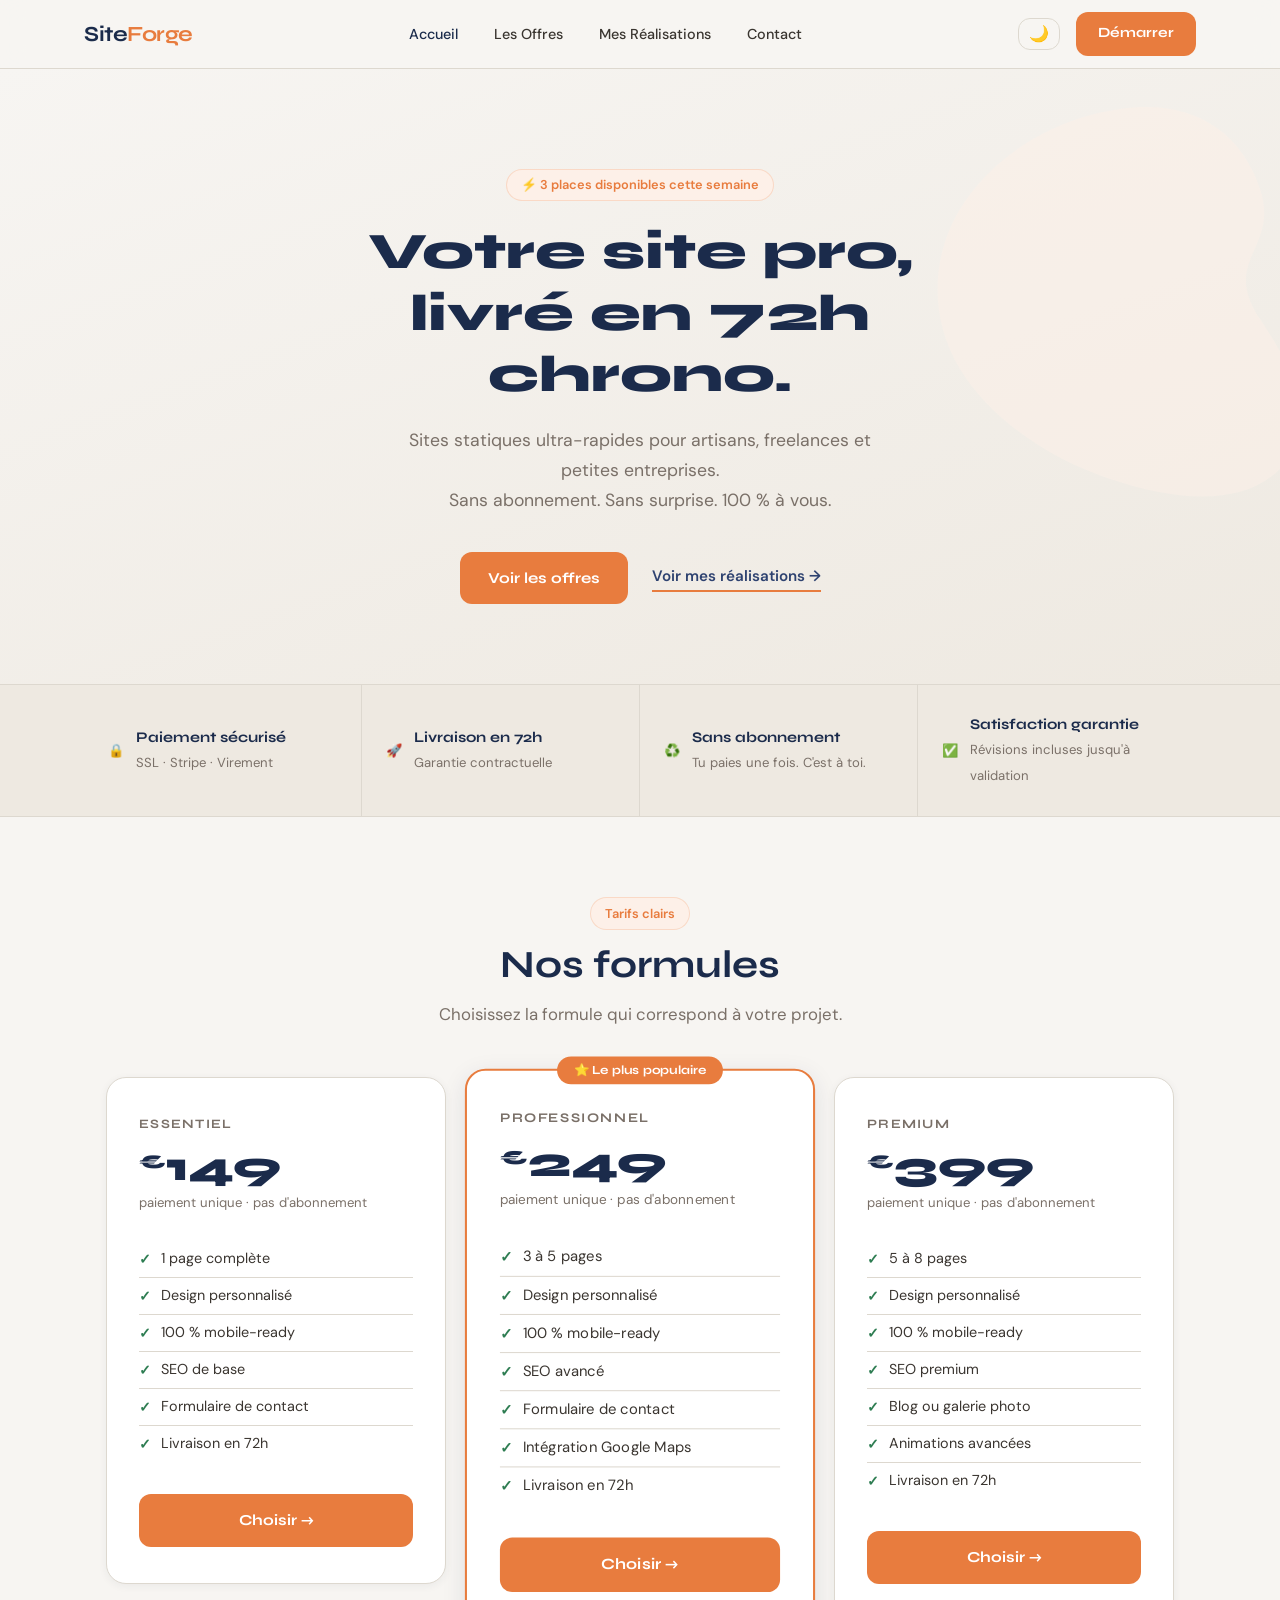
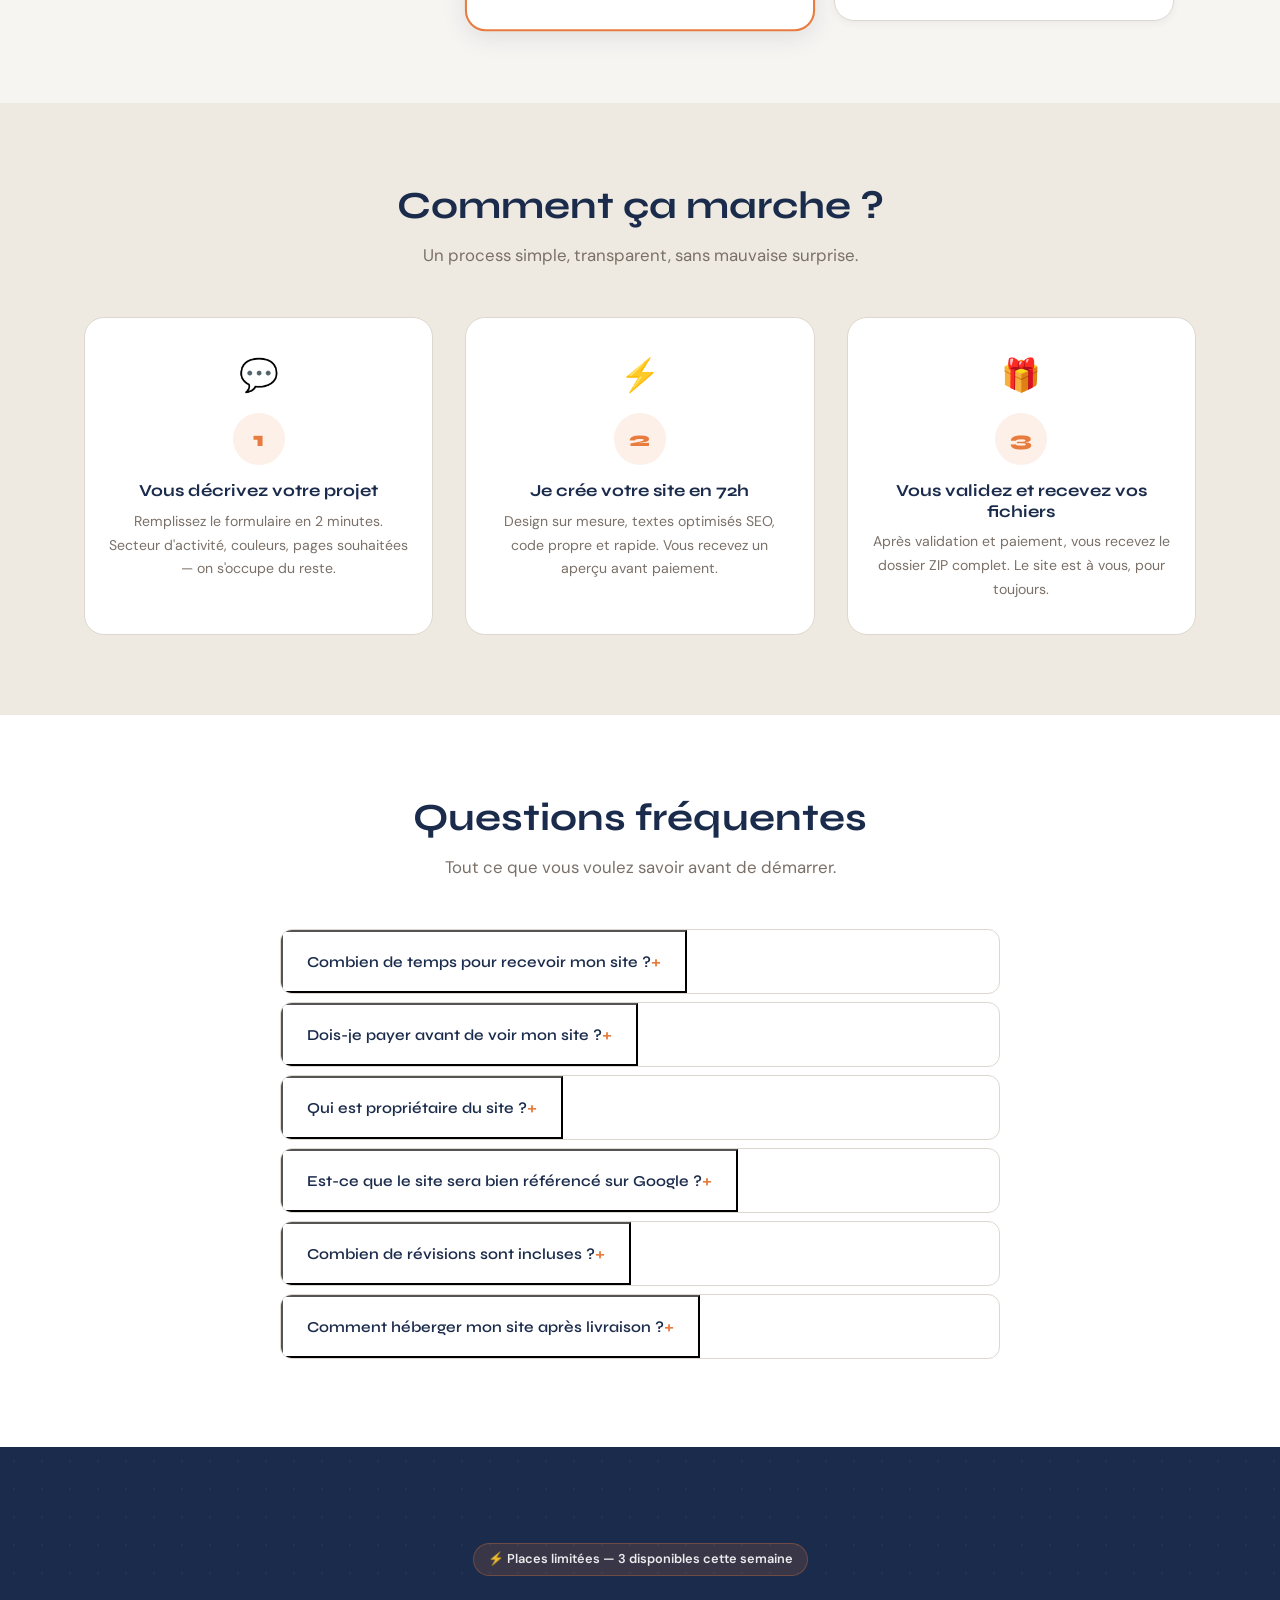
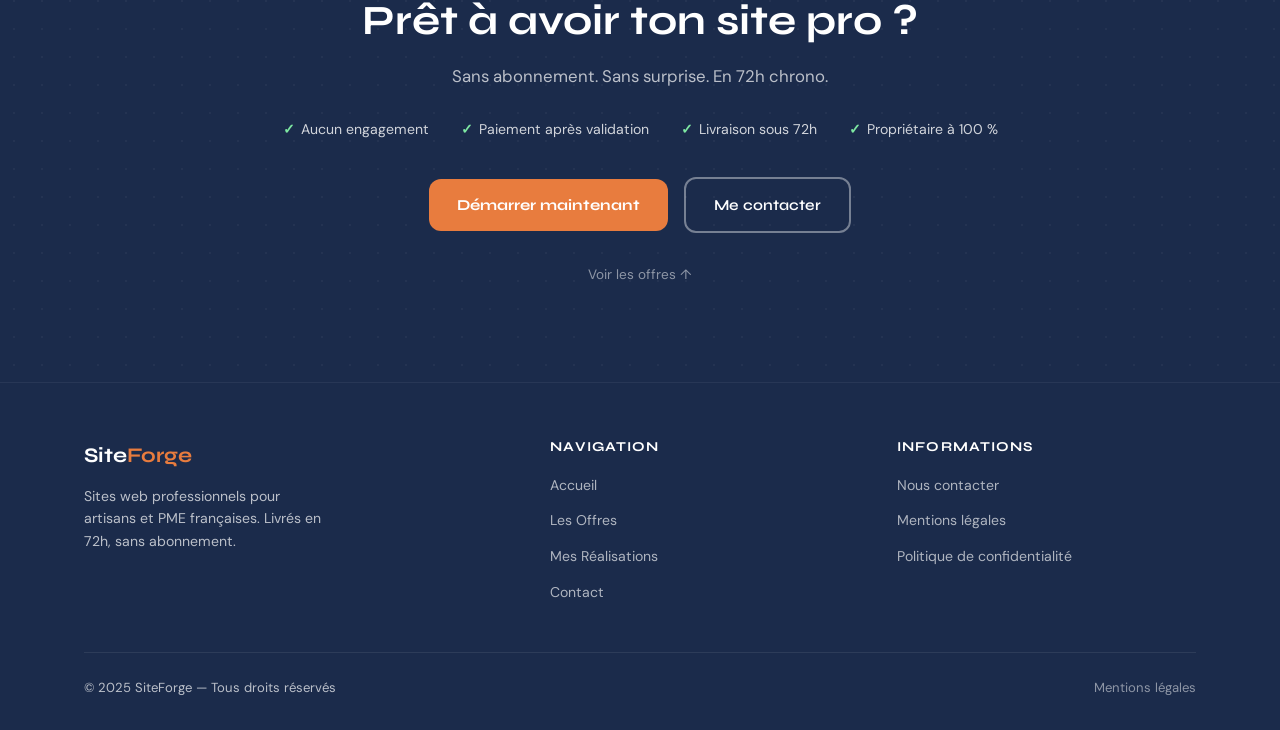
==== commit a3f0f123: "Ajout options abonnement + mise en ligne + maintenance" ====
--- a/index.html
+++ b/index.html
@@ -1,825 +1,407 @@
 <!DOCTYPE html>
 <html lang="fr">
 <head>
-  <script>document.documentElement.setAttribute("data-theme",localStorage.getItem("theme")||"dark");</script>
+  <script>document.documentElement.setAttribute('data-theme',localStorage.getItem('siteforge-theme')||'light');</script>
   <meta charset="UTF-8" />
   <meta name="viewport" content="width=device-width, initial-scale=1.0" />
   <meta name="robots" content="index, follow" />
-  <meta name="theme-color" content="#C8F542" />
-  <title>Création site web pro | SiteCraft — Livré en 72h dès 149 €</title>
-  <meta name="description" content="Site web professionnel livré en 72h dès 149 €. Design sur mesure, SEO intégré, fichiers HTML/CSS que vous possédez à 100 %. Sans abonnement. Paiement après validation." />
-  <meta name="keywords" content="création site web artisan, site web freelance pas cher, site internet auto-entrepreneur, création site rapide livraison 72h, site web professionnel sans abonnement" />
-  <meta name="author" content="SiteCraft" />
-  <link rel="canonical" href="https://sitecraft.fr/" />
+  <title>SiteForge — Sites Web Pro pour Artisans &amp; PME | Livraison 72h</title>
+  <meta name="description" content="Votre site professionnel livré en 72h. Tarifs clairs, sans abonnement. Idéal pour artisans, freelances et PME françaises." />
+  <meta name="keywords" content="création site web artisan, site web freelance pas cher, site internet PME, création site rapide livraison 72h, site web professionnel sans abonnement" />
+  <meta name="author" content="SiteForge" />
+  <link rel="canonical" href="https://siteforge.fr/" />
   <meta property="og:type" content="website" />
-  <meta property="og:url" content="https://sitecraft.fr/" />
-  <meta property="og:title" content="SiteCraft — Site web pro livré en 72h | Dès 149 €" />
-  <meta property="og:description" content="Site sur mesure, SEO intégré, fichiers que vous possédez. Sans abonnement. Paiement après validation. Livré en 72h." />
-  <meta property="og:image" content="https://sitecraft.fr/og-image.jpg" />
-  <meta property="og:image:width" content="1200" />
-  <meta property="og:image:height" content="630" />
+  <meta property="og:url" content="https://siteforge.fr/" />
+  <meta property="og:title" content="SiteForge — Sites Web Pro pour Artisans &amp; PME | Livraison 72h" />
+  <meta property="og:description" content="Votre site professionnel livré en 72h. Tarifs clairs, sans abonnement. Idéal pour artisans, freelances et PME françaises." />
   <meta property="og:locale" content="fr_FR" />
-  <meta property="og:site_name" content="SiteCraft" />
+  <meta property="og:site_name" content="SiteForge" />
   <meta name="twitter:card" content="summary_large_image" />
-  <meta name="twitter:title" content="SiteCraft — Site web pro livré en 72h | Dès 149 €" />
-  <meta name="twitter:description" content="Site sur mesure, SEO intégré, fichiers que vous possédez. Sans abonnement. Livré en 72h." />
-  <meta name="twitter:image" content="https://sitecraft.fr/og-image.jpg" />
+  <meta name="twitter:title" content="SiteForge — Sites Web Pro pour Artisans &amp; PME | Livraison 72h" />
+  <meta name="twitter:description" content="Votre site professionnel livré en 72h. Tarifs clairs, sans abonnement." />
   <link rel="preconnect" href="https://fonts.googleapis.com" />
-  <link rel="dns-prefetch" href="//fonts.googleapis.com" />
-  <link href="https://fonts.googleapis.com/css2?family=Syne:wght@700;800&family=DM+Sans:opsz,wght@9..40,300;9..40,400;9..40,500&family=JetBrains+Mono&display=swap" rel="stylesheet" />
-  <link rel="stylesheet" href="styles.css" />
-  <link rel="sitemap" type="application/xml" href="/sitemap.xml" />
-  <style>body{margin:0;background:#0a0a0a;}</style>
+  <link rel="preconnect" href="https://fonts.gstatic.com" crossorigin />
+  <link href="https://fonts.googleapis.com/css2?family=Syne:wght@600;700;800&family=DM+Sans:wght@300;400;500;600&display=swap" rel="stylesheet" />
+  <link rel="stylesheet" href="style.css" />
 </head>
 <body>
 
-<!-- CURSOR -->
-<div class="cursor" id="cursor"></div>
-<div class="cursor-dot" id="cursorDot"></div>
-
-<!-- MOBILE NAV OVERLAY -->
-<nav class="navbar-mobile" id="mobileNav">
-  <button class="mobile-close" id="mobileClose" aria-label="Fermer">✕</button>
-  <a href="#fonctionnement" onclick="closeMobile()">Fonctionnement</a>
-  <a href="services.html" onclick="closeMobile()">Services</a>
-  <a href="a-propos.html" onclick="closeMobile()">À propos</a>
-  <a href="contact.html" onclick="closeMobile()">Contact</a>
-  <a href="questionnaire.html" class="btn btn-primary" style="margin-top:16px;">Demander mon site</a>
+<!-- ══════════════════════ MOBILE NAV ══════════════════════ -->
+<nav class="navbar-mobile" id="mobileNav" aria-label="Navigation mobile">
+  <button class="mobile-close" id="mobileClose" aria-label="Fermer le menu">✕</button>
+  <a href="index.html">Accueil</a>
+  <a href="#offres">Les Offres</a>
+  <a href="realisations.html">Mes Réalisations</a>
+  <a href="contact.html">Contact</a>
+  <a href="questionnaire.html" class="btn-accent" style="margin-top:8px;">Démarrer</a>
 </nav>
 
-<!-- NAVBAR -->
-<nav class="navbar" id="navbar">
-  <div class="container">
-    <a href="/" class="navbar-logo">Site<span>Craft</span></a>
+<!-- ══════════════════════ NAVBAR ══════════════════════ -->
+<nav class="navbar" id="navbar" aria-label="Navigation principale">
+  <div class="container">
+    <a href="index.html" class="navbar-logo">Site<span>Forge</span></a>
     <ul class="navbar-links">
-      <li><a href="#fonctionnement">Fonctionnement</a></li>
-      <li><a href="services.html">Services</a></li>
-      <li><a href="a-propos.html">À propos</a></li>
+      <li><a href="index.html" class="active">Accueil</a></li>
+      <li><a href="#offres">Les Offres</a></li>
+      <li><a href="realisations.html">Mes Réalisations</a></li>
       <li><a href="contact.html">Contact</a></li>
     </ul>
-    <div style="display:flex;align-items:center;gap:12px;">
-      <button class="theme-toggle" id="themeToggle" aria-label="Changer le thème" title="Mode clair / sombre">🌙</button>
-      <a href="questionnaire.html" class="btn btn-primary" style="padding:10px 20px;font-size:0.85rem;">Demander mon site</a>
-    </div>
-    <button class="navbar-hamburger" id="hamburger" aria-label="Menu">
+    <div class="navbar-cta">
+      <button class="theme-toggle" id="themeToggle" aria-label="Changer le thème">🌙</button>
+      <a href="questionnaire.html" class="btn-accent" style="padding:10px 22px;font-size:0.88rem;">Démarrer</a>
+    </div>
+    <button class="navbar-hamburger" id="hamburger" aria-label="Ouvrir le menu" aria-expanded="false">
       <span></span><span></span><span></span>
     </button>
   </div>
 </nav>
 
-<!-- ══════════════════════════ HERO ══════════════════════════ -->
-<section class="hero" id="hero">
-  <div class="hero-bg">
-    <div class="hero-grid"></div>
-    <div class="hero-orb hero-orb-1"></div>
-    <div class="hero-orb hero-orb-2"></div>
-  </div>
-
-  <div class="hero-inner-wrap">
-  <!-- Colonne gauche : texte -->
-  <div class="hero-content">
-    <div class="hero-badge">
-      <span class="badge-dot"></span>
-      <span>+200 sites livrés · Paiement sécurisé · Dispo sous 72h</span>
-    </div>
-
-    <h1 class="hero-title">
-      Votre site web pro,<br>
-      <span class="hero-title-accent">livré en 72h.</span>
-    </h1>
-
-    <p class="hero-subtitle">
-      Pas d'abonnement. Pas d'agence. Vous recevez les fichiers —
-      <strong>vous êtes propriétaire.</strong>
-    </p>
-
-    <div class="hero-cta-group">
-      <a href="#pricing" class="btn btn-primary btn-lg">
-        Voir les offres
-        <svg width="16" height="16" viewBox="0 0 24 24" fill="none" stroke="currentColor" stroke-width="2.5"><path d="M5 12h14M12 5l7 7-7 7"/></svg>
-      </a>
-      <a href="questionnaire.html" class="btn btn-ghost btn-lg">Démarrer →</a>
-    </div>
-
-    <div class="hero-trust">
-      <span>✓ Paiement après validation</span>
-      <span>✓ Fichiers HTML inclus</span>
-      <span>✓ Sans engagement</span>
-    </div>
-
-    <div class="hero-proof" style="margin-top:16px;">
-      <div class="proof-stars">★★★★★</div>
-      <span class="proof-text">4.9/5 · 47 avis clients vérifiés</span>
-    </div>
-  </div>
-
-  <!-- Colonne droite : showcase réalisations -->
-  <div class="hero-visual">
-    <div class="hero-showcase">
-      <div class="hero-showcase-track" id="heroShowcaseTrack"></div>
-      <div class="hero-showcase-dots" id="heroShowcaseDots"></div>
-    </div>
-  </div>
-  </div><!-- /hero-inner-wrap -->
+<!-- ══════════════════════ HERO ══════════════════════ -->
+<section class="hero" aria-label="Introduction">
+
+  <!-- Blob décoratif SVG -->
+  <svg class="hero-blob" viewBox="0 0 520 520" xmlns="http://www.w3.org/2000/svg" aria-hidden="true">
+    <path fill="#FDF0E8" d="M420,310 C460,370 480,420 440,460 C400,500 330,490 270,470 C210,450 150,410 120,360 C90,310 90,250 120,200 C150,150 210,110 280,100 C350,90 400,120 420,180 C440,240 380,250 420,310 Z"/>
+  </svg>
+
+  <div class="container">
+    <div class="hero-content">
+      <div class="badge-pill">⚡ 3 places disponibles cette semaine</div>
+
+      <h1>Votre site pro,<br>livré en 72h chrono.</h1>
+
+      <p class="hero-subtitle">
+        Sites statiques ultra-rapides pour artisans, freelances et petites entreprises.<br>
+        Sans abonnement. Sans surprise. 100&nbsp;% à vous.
+      </p>
+
+      <div class="hero-cta-row">
+        <a href="#offres" class="btn-accent">Voir les offres</a>
+        <a href="realisations.html" class="hero-link">Voir mes réalisations →</a>
+      </div>
+    </div>
+  </div>
 </section>
 
-<!-- ══════════════════════════ COMPTEURS ══════════════════════════ -->
-<section class="counters">
-  <div class="container">
-    <div class="counters-grid">
-      <div class="counter-item fade-up">
-        <div class="counter-value" data-target="149" data-suffix="€">0</div>
-        <div class="counter-label">Prix de départ</div>
-      </div>
-      <div class="counter-item fade-up delay-1">
-        <div class="counter-value" data-target="24" data-suffix="h">0</div>
-        <div class="counter-label">Délai de livraison</div>
-      </div>
-      <div class="counter-item fade-up delay-2">
-        <div class="counter-value" data-target="50" data-suffix="+ sites">0</div>
-        <div class="counter-label">Livrés</div>
-      </div>
-      <div class="counter-item fade-up delay-3">
-        <div class="counter-value" data-target="100" data-suffix="%">0</div>
-        <div class="counter-label">Propriété des fichiers</div>
-      </div>
+<!-- ══════════════════════ TRUST BADGES ══════════════════════ -->
+<div class="trust-section" aria-label="Garanties">
+  <div class="container">
+    <div class="trust-grid">
+      <div class="trust-badge">
+        <span class="trust-icon" aria-hidden="true">🔒</span>
+        <div>
+          <strong>Paiement sécurisé</strong>
+          <span>SSL · Stripe · Virement</span>
+        </div>
+      </div>
+      <div class="trust-badge">
+        <span class="trust-icon" aria-hidden="true">🚀</span>
+        <div>
+          <strong>Livraison en 72h</strong>
+          <span>Garantie contractuelle</span>
+        </div>
+      </div>
+      <div class="trust-badge">
+        <span class="trust-icon" aria-hidden="true">♻️</span>
+        <div>
+          <strong>Sans abonnement</strong>
+          <span>Tu paies une fois. C'est à toi.</span>
+        </div>
+      </div>
+      <div class="trust-badge">
+        <span class="trust-icon" aria-hidden="true">✅</span>
+        <div>
+          <strong>Satisfaction garantie</strong>
+          <span>Révisions incluses jusqu'à validation</span>
+        </div>
+      </div>
+    </div>
+  </div>
+</div>
+
+<!-- ══════════════════════ OFFRES ══════════════════════ -->
+<section id="offres" aria-label="Nos formules tarifaires">
+  <div class="container">
+    <p class="badge-pill" style="display:inline-flex; margin-bottom:12px; margin-left:50%; transform:translateX(-50%);">Tarifs clairs</p>
+    <h2 class="section-title">Nos formules</h2>
+    <p class="section-sub">Choisissez la formule qui correspond à votre projet.</p>
+
+    <div class="pricing-grid">
+
+      <!-- ESSENTIEL -->
+      <div class="pricing-card">
+        <div class="pricing-name">Essentiel</div>
+        <div class="pricing-price"><sup>€</sup>149</div>
+        <div class="pricing-term">paiement unique · pas d'abonnement</div>
+        <ul class="pricing-features">
+          <li>1 page complète</li>
+          <li>Design personnalisé</li>
+          <li>100&nbsp;% mobile-ready</li>
+          <li>SEO de base</li>
+          <li>Formulaire de contact</li>
+          <li>Livraison en 72h</li>
+        </ul>
+        <a href="questionnaire.html" class="btn-accent" style="width:100%;text-align:center;display:block;">Choisir →</a>
+      </div>
+
+      <!-- PROFESSIONNEL -->
+      <div class="pricing-card pricing-card--popular">
+        <span class="pricing-popular-badge">⭐ Le plus populaire</span>
+        <div class="pricing-name">Professionnel</div>
+        <div class="pricing-price"><sup>€</sup>249</div>
+        <div class="pricing-term">paiement unique · pas d'abonnement</div>
+        <ul class="pricing-features">
+          <li>3 à 5 pages</li>
+          <li>Design personnalisé</li>
+          <li>100&nbsp;% mobile-ready</li>
+          <li>SEO avancé</li>
+          <li>Formulaire de contact</li>
+          <li>Intégration Google Maps</li>
+          <li>Livraison en 72h</li>
+        </ul>
+        <a href="questionnaire.html" class="btn-accent" style="width:100%;text-align:center;display:block;">Choisir →</a>
+      </div>
+
+      <!-- PREMIUM -->
+      <div class="pricing-card">
+        <div class="pricing-name">Premium</div>
+        <div class="pricing-price"><sup>€</sup>399</div>
+        <div class="pricing-term">paiement unique · pas d'abonnement</div>
+        <ul class="pricing-features">
+          <li>5 à 8 pages</li>
+          <li>Design personnalisé</li>
+          <li>100&nbsp;% mobile-ready</li>
+          <li>SEO premium</li>
+          <li>Blog ou galerie photo</li>
+          <li>Animations avancées</li>
+          <li>Livraison en 72h</li>
+        </ul>
+        <a href="questionnaire.html" class="btn-accent" style="width:100%;text-align:center;display:block;">Choisir →</a>
+      </div>
+
     </div>
   </div>
 </section>
 
-<!-- ══════════════════════════ TÉMOIGNAGES ══════════════════════════ -->
-<section id="temoignages" class="testimonials-section">
-  <div class="container">
-    <div class="section-header fade-up" style="margin:0 auto 56px;text-align:center;">
-      <div class="section-label" style="justify-content:center;">Ils nous ont fait confiance</div>
-      <h2>Ce qu'ils en disent</h2>
-    </div>
-    <div class="testimonials-grid">
-
-      <div class="testimonial-card fade-up">
-        <div class="testimonial-stars">★★★★★</div>
-        <p>"Mon site a été livré en moins de 48h, exactement ce que je demandais. Design propre, textes adaptés à mon activité de plombier. J'ai pu le mettre en ligne tout seul grâce au guide. Franchement bluffant pour ce prix."</p>
-        <div class="testimonial-author">
-          <div class="testimonial-avatar">JM</div>
-          <div>
-            <strong>Jean-Marc T.</strong>
-            <small>Plombier · La Roche-sur-Yon</small>
-          </div>
-        </div>
-      </div>
-
-      <div class="testimonial-card fade-up delay-1">
-        <div class="testimonial-stars">★★★★★</div>
-        <p>"J'avais essayé Wix et Squarespace — trop compliqué, trop cher. Avec SiteCraft j'ai reçu un vrai site pro en 24h. Les fichiers sont propres, le SEO est déjà là. Je recommande à tous mes collègues artisans."</p>
-        <div class="testimonial-author">
-          <div class="testimonial-avatar">SB</div>
-          <div>
-            <strong>Sophie B.</strong>
-            <small>Menuisière · Vendée</small>
-          </div>
-        </div>
-      </div>
-
-      <div class="testimonial-card fade-up delay-2">
-        <div class="testimonial-stars">★★★★★</div>
-        <p>"Excellent rapport qualité/prix. J'ai pris l'offre Pro avec le setup Google Business en option — c'est du travail sérieux. Mon site remonte déjà sur Google en 3 semaines. Merci !"</p>
-        <div class="testimonial-author">
-          <div class="testimonial-avatar">RD</div>
-          <div>
-            <strong>Romain D.</strong>
-            <small>Électricien · Nantes</small>
-          </div>
-        </div>
-      </div>
-
+<!-- ══════════════════════ PROCESS ══════════════════════ -->
+<section style="background: var(--bg-alt);" aria-label="Comment ça marche">
+  <div class="container">
+    <h2 class="section-title">Comment ça marche ?</h2>
+    <p class="section-sub">Un process simple, transparent, sans mauvaise surprise.</p>
+
+    <div class="process-grid">
+      <div class="process-step">
+        <span class="process-icon" aria-hidden="true">💬</span>
+        <div class="process-num" aria-hidden="true">1</div>
+        <h3>Vous décrivez votre projet</h3>
+        <p>Remplissez le formulaire en 2 minutes. Secteur d'activité, couleurs, pages souhaitées — on s'occupe du reste.</p>
+      </div>
+      <div class="process-step">
+        <span class="process-icon" aria-hidden="true">⚡</span>
+        <div class="process-num" aria-hidden="true">2</div>
+        <h3>Je crée votre site en 72h</h3>
+        <p>Design sur mesure, textes optimisés SEO, code propre et rapide. Vous recevez un aperçu avant paiement.</p>
+      </div>
+      <div class="process-step">
+        <span class="process-icon" aria-hidden="true">🎁</span>
+        <div class="process-num" aria-hidden="true">3</div>
+        <h3>Vous validez et recevez vos fichiers</h3>
+        <p>Après validation et paiement, vous recevez le dossier ZIP complet. Le site est à vous, pour toujours.</p>
+      </div>
     </div>
   </div>
 </section>
 
-<!-- ══════════════════════════ CE QUE VOUS RECEVEZ ══════════════════════════ -->
-<section id="livrable">
-  <div class="container">
-    <div class="section-header fade-up">
-      <div class="section-label">Le livrable</div>
-      <h2>Ce que vous recevez</h2>
-      <p>Un dossier ZIP complet, prêt à déployer. Tout ce dont vous avez besoin pour être en ligne en quelques clics.</p>
-    </div>
-    <div class="receive-grid">
-      <div class="receive-card fade-up">
-        <div class="card-icon">💻</div>
-        <h3>Tous les fichiers du site</h3>
-        <p>Code propre, rapide et bien structuré. Votre site fonctionne sans aucun CMS ni plugin tiers.</p>
+<!-- ══════════════════════ FAQ ══════════════════════ -->
+<section style="background: var(--surface);" aria-label="Questions fréquentes">
+  <div class="container">
+    <h2 class="section-title">Questions fréquentes</h2>
+    <p class="section-sub">Tout ce que vous voulez savoir avant de démarrer.</p>
+
+    <div class="faq-list">
+
+      <div class="faq-item">
+        <button class="faq-question" aria-expanded="false">
+          Combien de temps pour recevoir mon site ?
+          <span class="faq-icon" aria-hidden="true">+</span>
+        </button>
+        <div class="faq-answer" role="region">
+          Votre site est livré en 72 heures après validation de votre brief. Ce délai est garanti contractuellement. Dans la plupart des cas, il est même livré plus tôt.
+        </div>
+      </div>
+
+      <div class="faq-item">
+        <button class="faq-question" aria-expanded="false">
+          Dois-je payer avant de voir mon site ?
+          <span class="faq-icon" aria-hidden="true">+</span>
+        </button>
+        <div class="faq-answer" role="region">
+          Non. Vous recevez un aperçu complet de votre site avant tout paiement. Vous validez, puis vous payez. Aucun engagement avant d'être satisfait.
+        </div>
+      </div>
+
+      <div class="faq-item">
+        <button class="faq-question" aria-expanded="false">
+          Qui est propriétaire du site ?
+          <span class="faq-icon" aria-hidden="true">+</span>
+        </button>
+        <div class="faq-answer" role="region">
+          Vous. À 100 %. Vous recevez tous les fichiers HTML/CSS source. Vous pouvez les héberger où vous voulez, les modifier, les faire évoluer. Aucun abonnement, aucune dépendance.
+        </div>
+      </div>
+
+      <div class="faq-item">
+        <button class="faq-question" aria-expanded="false">
+          Est-ce que le site sera bien référencé sur Google ?
+          <span class="faq-icon" aria-hidden="true">+</span>
+        </button>
+        <div class="faq-answer" role="region">
+          Oui. Chaque site est optimisé avec des balises SEO, une structure sémantique HTML5, des performances élevées (Lighthouse 90+) et une intégration mobile-first. Les formules Professionnel et Premium incluent un SEO avancé.
+        </div>
+      </div>
+
+      <div class="faq-item">
+        <button class="faq-question" aria-expanded="false">
+          Combien de révisions sont incluses ?
+          <span class="faq-icon" aria-hidden="true">+</span>
+        </button>
+        <div class="faq-answer" role="region">
+          Toutes les révisions nécessaires jusqu'à votre validation complète sont incluses. Pas de limite. Je travaille jusqu'à ce que vous soyez 100 % satisfait.
+        </div>
+      </div>
+
+      <div class="faq-item">
+        <button class="faq-question" aria-expanded="false">
+          Comment héberger mon site après livraison ?
+          <span class="faq-icon" aria-hidden="true">+</span>
+        </button>
+        <div class="faq-answer" role="region">
+          Je vous conseille Vercel ou Netlify — tous deux sont gratuits pour des sites statiques et très simples à configurer. Je vous accompagne dans la mise en ligne si vous en avez besoin.
+        </div>
+      </div>
+
+    </div>
+  </div>
+</section>
+
+<!-- ══════════════════════ CTA FINAL ══════════════════════ -->
+<section class="cta-final" aria-label="Démarrer votre projet">
+  <div class="container" style="position:relative;z-index:1;">
+    <div class="badge-pill">⚡ Places limitées — 3 disponibles cette semaine</div>
+
+    <h2>Prêt à avoir ton site pro&nbsp;?</h2>
+    <p class="sub">Sans abonnement. Sans surprise. En 72h chrono.</p>
+
+    <div class="cta-guarantees" aria-label="Garanties">
+      <span class="cta-guarantee">Aucun engagement</span>
+      <span class="cta-guarantee">Paiement après validation</span>
+      <span class="cta-guarantee">Livraison sous 72h</span>
+      <span class="cta-guarantee">Propriétaire à 100&nbsp;%</span>
+    </div>
+
+    <div class="cta-btn-row">
+      <a href="questionnaire.html" class="btn-accent">Démarrer maintenant</a>
+      <a href="contact.html" class="btn-outline-white">Me contacter</a>
+    </div>
+
+    <a href="#offres" class="cta-link-up">Voir les offres ↑</a>
+  </div>
+</section>
+
+<!-- ══════════════════════ FOOTER ══════════════════════ -->
+<footer class="footer" aria-label="Pied de page">
+  <div class="container">
+    <div class="footer-grid">
+      <div>
+        <a href="index.html" class="footer-logo">Site<span>Forge</span></a>
+        <p class="footer-tagline">Sites web professionnels pour artisans et PME françaises. Livrés en 72h, sans abonnement.</p>
+      </div>
+      <div class="footer-col">
+        <h4>Navigation</h4>
         <ul>
-          <li>HTML sémantique</li>
-          <li>CSS optimisé (responsive)</li>
-          <li>SEO intégré (balises, sitemap, robots)</li>
-          <li>Vitesse de chargement maximale</li>
-          <li>Code commenté et lisible</li>
+          <li><a href="index.html">Accueil</a></li>
+          <li><a href="#offres">Les Offres</a></li>
+          <li><a href="realisations.html">Mes Réalisations</a></li>
+          <li><a href="contact.html">Contact</a></li>
         </ul>
       </div>
-      <div class="receive-card fade-up delay-1">
-        <div class="card-icon">📄</div>
-        <h3>Guide PDF mise en ligne</h3>
-        <p>Pas besoin d'être développeur. Notre guide pas-à-pas vous accompagne de A à Z pour publier votre site gratuitement.</p>
+      <div class="footer-col">
+        <h4>Informations</h4>
         <ul>
-          <li>Créer un dépôt GitHub</li>
-          <li>Déployer sur Vercel (gratuit)</li>
-          <li>Connecter votre nom de domaine</li>
-          <li>Captures d'écran incluses</li>
+          <li><a href="contact.html">Nous contacter</a></li>
+          <li><a href="mentions-legales.html">Mentions légales</a></li>
+          <li><a href="politique-confidentialite.html">Politique de confidentialité</a></li>
         </ul>
       </div>
-      <div class="receive-card fade-up delay-2">
-        <div class="card-icon">✏️</div>
-        <h3>Guide PDF modification</h3>
-        <p>Changez vos textes, couleurs, photos en toute autonomie. Vous n'avez besoin de personne pour maintenir votre site.</p>
-        <ul>
-          <li>Modifier textes et images</li>
-          <li>Changer les couleurs</li>
-          <li>Ajouter / supprimer des sections</li>
-          <li>Mettre à jour vos infos facilement</li>
-        </ul>
-      </div>
-    </div>
-  </div>
-</section>
-
-<!-- ══════════════════════════ COMMENT ÇA MARCHE ══════════════════════════ -->
-<section class="how-bg" id="fonctionnement">
-  <div class="container">
-    <div class="section-header fade-up" style="margin-left:auto;margin-right:auto;text-align:center;">
-      <div class="section-label" style="justify-content:center;">Le processus</div>
-      <h2>Comment ça marche ?</h2>
-      <p>4 étapes simples pour avoir votre site web professionnel en main.</p>
-    </div>
-    <div class="steps-grid">
-      <div class="step-item fade-up">
-        <div class="step-number">01</div>
-        <h3>Remplissez le questionnaire</h3>
-        <p>Un formulaire complet pour comprendre votre activité, vos objectifs et le design souhaité. 5 à 10 minutes suffisent.</p>
-      </div>
-      <div class="step-item active fade-up delay-1">
-        <div class="step-number">02</div>
-        <h3>Je crée votre site</h3>
-        <p>Je conçois votre site sur mesure : design, textes adaptés à votre activité, SEO, code optimisé. Délai : 24 à 48h.</p>
-      </div>
-      <div class="step-item fade-up delay-2">
-        <div class="step-number">03</div>
-        <h3>Validation + devis</h3>
-        <p>Vous recevez une proposition complète et un devis précis. Vous validez, suggérez des ajustements — aucun engagement.</p>
-      </div>
-      <div class="step-item fade-up delay-3">
-        <div class="step-number">04</div>
-        <h3>Paiement → livraison</h3>
-        <p>Après paiement, je vous envoie le dossier ZIP complet. Vous pouvez mettre votre site en ligne dès réception.</p>
-      </div>
-    </div>
-  </div>
-</section>
-
-<!-- ══════════════════════════ CONFIANCE & GARANTIES ══════════════════════════ -->
-<section class="trust-section reveal">
-  <div class="trust-grid">
-    <div class="trust-item">
-      <div class="trust-icon">🔒</div>
-      <div>
-        <strong>Paiement sécurisé</strong>
-        <p>SSL · Stripe · Virement</p>
-      </div>
-    </div>
-    <div class="trust-item">
-      <div class="trust-icon">🚀</div>
-      <div>
-        <strong>Livraison en 72h</strong>
-        <p>Garantie contractuelle</p>
-      </div>
-    </div>
-    <div class="trust-item">
-      <div class="trust-icon">♻️</div>
-      <div>
-        <strong>Sans abonnement</strong>
-        <p>Tu paies une fois. C'est à toi.</p>
-      </div>
-    </div>
-    <div class="trust-item">
-      <div class="trust-icon">✅</div>
-      <div>
-        <strong>Satisfaction garantie</strong>
-        <p>Révisions incluses jusqu'à validation</p>
-      </div>
-    </div>
-  </div>
-</section>
-
-<!-- ══════════════════════════ L'OFFRE — 3 PALIERS ══════════════════════════ -->
-<section id="pricing">
-  <div class="container">
-    <div class="section-header fade-up" style="margin:0 auto 56px;text-align:center;">
-      <div class="section-label" style="justify-content:center;">Les offres</div>
-      <h2>Un prix clair. Aucune surprise.</h2>
-      <p>Choisissez l'offre adaptée à votre projet. Paiement uniquement après validation.</p>
-      <div class="spots-tracker fade-up">
-        <div class="spots-label">Places restantes cette semaine : <span id="spotsCount">3</span> / 5</div>
-        <div class="spots-bar-wrap">
-          <div class="spots-bar-fill" id="spotsBar" style="width:60%;"></div>
-        </div>
-        <div class="spots-warning">⚡ Places limitées !</div>
-      </div>
-    </div>
-    <div class="pricing-grid">
-
-      <!-- STARTER -->
-      <div class="pricing-card fade-up">
-        <div class="pricing-header">
-          <div class="pricing-promo-badge">🔥 PROMO LANCEMENT</div>
-          <div class="pricing-tier">Starter</div>
-          <span class="pricing-price-original">199 €</span>
-          <div class="pricing-price">149 <span>€</span></div>
-          <div class="pricing-desc">Idéal pour démarrer rapidement avec une page impactante.</div>
-        </div>
-        <ul class="pricing-features">
-          <li>Landing page 1 page</li>
-          <li>Design professionnel personnalisé</li>
-          <li>Textes adaptés à votre activité</li>
-          <li>SEO on-page intégré</li>
-          <li>Formulaire de contact</li>
-          <li>Responsive mobile</li>
-          <li>Guide mise en ligne PDF</li>
-          <li>Livraison 24–48h</li>
-        </ul>
-        <a href="questionnaire.html" class="btn btn-outline" style="width:100%;justify-content:center;">Choisir Starter →</a>
-      </div>
-
-      <!-- PRO (best seller) -->
-      <div class="pricing-card best-seller fade-up delay-1">
-        <div class="pricing-badge">⭐ Le plus choisi</div>
-        <div class="pricing-header">
-          <div class="pricing-promo-badge">🔥 PROMO LANCEMENT</div>
-          <div class="pricing-tier">Pro</div>
-          <span class="pricing-price-original">349 €</span>
-          <div class="pricing-price">249 <span>€</span></div>
-          <div class="pricing-desc">Site complet multi-pages pour convaincre et convertir.</div>
-        </div>
-        <ul class="pricing-features">
-          <li>3 à 5 pages sur mesure</li>
-          <li>Design professionnel personnalisé</li>
-          <li>Textes adaptés à votre activité</li>
-          <li>SEO intégré (sitemap, robots, schema.org)</li>
-          <li>Formulaire de contact fonctionnel</li>
-          <li>Google Analytics inclus</li>
-          <li>Guide mise en ligne + guide modification PDF</li>
-          <li>1 aller-retour de correction inclus</li>
-          <li>Livraison 24–48h</li>
-        </ul>
-        <a href="questionnaire.html" class="btn btn-primary" style="width:100%;justify-content:center;">Choisir Pro →</a>
-      </div>
-
-      <!-- PREMIUM -->
-      <div class="pricing-card fade-up delay-2">
-        <div class="pricing-header">
-          <div class="pricing-promo-badge">🔥 PROMO LANCEMENT</div>
-          <div class="pricing-tier">Premium</div>
-          <span class="pricing-price-original">549 €</span>
-          <div class="pricing-price">399 <span>€</span></div>
-          <div class="pricing-desc">Pour les projets ambitieux avec un design poussé et une conversion optimisée.</div>
-        </div>
-        <ul class="pricing-features">
-          <li>6 pages et plus</li>
-          <li>Design premium sur mesure</li>
-          <li>Textes et structure pensés conversion</li>
-          <li>SEO avancé (schema.org, vitesse Core Web Vitals)</li>
-          <li>Formulaire de contact + section FAQ</li>
-          <li>Animations et UI avancées</li>
-          <li>Google Analytics + optimisations</li>
-          <li>2 allers-retours de correction inclus</li>
-          <li>Livraison prioritaire 24h</li>
-        </ul>
-        <a href="questionnaire.html" class="btn btn-outline" style="width:100%;justify-content:center;">Choisir Premium →</a>
-      </div>
-
-    </div>
-
-    <!-- UPSELLS -->
-    <div class="upsells-section fade-up">
-      <div class="upsells-title">Options complémentaires</div>
-      <div class="upsells-grid">
-        <div class="upsell-item">
-          <span class="upsell-icon">🚀</span>
-          <div>
-            <strong>Mise en ligne complète</strong>
-            <small>On déploie tout pour vous (GitHub + Vercel + domaine)</small>
-          </div>
-          <span class="upsell-price">100 €</span>
-        </div>
-        <div class="upsell-item">
-          <span class="upsell-icon">✏️</span>
-          <div>
-            <strong>Modification de contenu</strong>
-            <small>Textes, photos, coordonnées après livraison</small>
-          </div>
-          <span class="upsell-price">30 €/intervention</span>
-        </div>
-        <div class="upsell-item">
-          <span class="upsell-icon">➕</span>
-          <div>
-            <strong>Ajout de page</strong>
-            <small>Nouvelle page intégrée au site existant</small>
-          </div>
-          <span class="upsell-price">à partir de 80 €</span>
-        </div>
-        <div class="upsell-item">
-          <span class="upsell-icon">🔧</span>
-          <div>
-            <strong>Maintenance mensuelle</strong>
-            <small>Mises à jour de contenu, suivi technique</small>
-          </div>
-          <span class="upsell-price">29 €/mois</span>
-        </div>
-        <div class="upsell-item">
-          <span class="upsell-icon">✍️</span>
-          <div>
-            <strong>Rédaction SEO</strong>
-            <small>Textes optimisés rédigés par un expert</small>
-          </div>
-          <span class="upsell-price">+100 €</span>
-        </div>
-        <div class="upsell-item">
-          <span class="upsell-icon">📍</span>
-          <div>
-            <strong>Setup Google Business</strong>
-            <small>Fiche Google optimisée pour votre zone</small>
-          </div>
-          <span class="upsell-price">+80 €</span>
-        </div>
-      </div>
-      <p style="text-align:center;margin-top:24px;font-size:0.82rem;color:var(--muted);">
-        Mentionnez les options souhaitées dans le questionnaire. Elles seront incluses dans le devis.
-      </p>
-    </div>
-
-    <!-- Garantie -->
-    <div class="guarantee-banner fade-up">
-      <span class="guarantee-icon">🛡️</span>
-      <div>
-        <strong>Vous voyez avant de payer</strong>
-        <p>Je vous envoie la proposition complète avant tout paiement. Vous validez librement — ou vous ne payez rien. Aucun engagement.</p>
-      </div>
-    </div>
-
-  </div>
-</section>
-
-<!-- ══════════════════════════ POUR QUI ══════════════════════════ -->
-<section class="for-who-bg">
-  <div class="container">
-    <div class="section-header fade-up" style="margin:0 auto 64px;text-align:center;">
-      <div class="section-label" style="justify-content:center;">Pour qui ?</div>
-      <h2>Fait pour vous si…</h2>
-    </div>
-    <div class="profiles-grid">
-      <div class="profile-card fade-up">
-        <span class="profile-emoji">🔨</span>
-        <h3>Artisans</h3>
-        <p>Plombier, électricien, menuisier, maçon… Une vitrine locale pour capter de nouveaux clients dans votre zone.</p>
-      </div>
-      <div class="profile-card fade-up delay-1">
-        <span class="profile-emoji">💼</span>
-        <h3>Freelances</h3>
-        <p>Designer, développeur, consultant, rédacteur… Un portfolio ou une page de services pour vendre votre expertise.</p>
-      </div>
-      <div class="profile-card fade-up delay-2">
-        <span class="profile-emoji">🚀</span>
-        <h3>Auto-entrepreneurs</h3>
-        <p>Vous venez de vous lancer et avez besoin d'une présence professionnelle sans exploser votre budget démarrage.</p>
-      </div>
-      <div class="profile-card fade-up delay-3">
-        <span class="profile-emoji">🏪</span>
-        <h3>Petites entreprises</h3>
-        <p>PME, associations, restaurants, boutiques… Un site propre, rapide et optimisé pour votre image de marque.</p>
-      </div>
-    </div>
-  </div>
-</section>
-
-<!-- ══════════════════════════ FAQ ══════════════════════════ -->
-<section class="section reveal" id="faq">
-  <div class="section-header">
-    <p class="section-label">Questions fréquentes</p>
-    <h2 class="section-title">FAQ</h2>
-  </div>
-  <div class="faq-list" style="max-width:760px;margin:0 auto;">
-    <details class="faq-details">
-      <summary>Qu'est-ce que je reçois exactement ?</summary>
-      <p class="faq-answer">Vous recevez un dossier ZIP contenant tous les fichiers de votre site : pages HTML, CSS, sitemap.xml, robots.txt, et deux guides PDF — l'un pour mettre en ligne, l'autre pour modifier. Vous possédez 100 % du code source.</p>
-    </details>
-    <details class="faq-details">
-      <summary>Combien de temps pour recevoir mon site ?</summary>
-      <p class="faq-answer">72h ouvrées après validation du brief et du paiement. Un aller-retour de correction est inclus (deux avec l'offre Premium). Garanti.</p>
-    </details>
-    <details class="faq-details">
-      <summary>Y a-t-il des frais cachés ou un abonnement ?</summary>
-      <p class="faq-answer">Non. Prix fixe, paiement unique. Le site t'appartient à 100 %. Aucun abonnement, aucun frais récurrent.</p>
-    </details>
-    <details class="faq-details">
-      <summary>Est-ce que le site sera bien référencé sur Google ?</summary>
-      <p class="faq-answer">Oui. Chaque site inclut un SEO on-page complet : balises meta, structure Hn, vitesse optimisée, données structurées schema.org, sitemap.xml et robots.txt.</p>
-    </details>
-    <details class="faq-details">
-      <summary>Puis-je modifier le site moi-même après livraison ?</summary>
-      <p class="faq-answer">Oui, le guide de modification PDF vous explique comment changer textes, images, couleurs. Le code est commenté et lisible. Ou contactez-nous pour une mise à jour payante si vous préférez déléguer.</p>
-    </details>
-    <details class="faq-details">
-      <summary>Comment mettre le site en ligne ?</summary>
-      <p class="faq-answer">Le guide PDF accompagne étape par étape : GitHub (gratuit) + Vercel (gratuit). Votre site est en ligne en moins de 15 minutes. Connexion domaine incluse dans le guide. Option mise en ligne complète disponible à 100 €.</p>
-    </details>
-    <details class="faq-details">
-      <summary>Proposez-vous l'hébergement ou la maintenance ?</summary>
-      <p class="faq-answer">L'hébergement est gratuit via GitHub + Vercel (expliqué dans le guide). Maintenance disponible à 29 €/mois pour les mises à jour de contenu et le suivi technique.</p>
-    </details>
-    <details class="faq-details">
-      <summary>Puis-je ajouter des options après le questionnaire ?</summary>
-      <p class="faq-answer">Oui. Les options (maintenance, rédaction SEO, setup Google Business, livraison prioritaire) peuvent être ajoutées avant la validation finale. Mentionnez-les dans le questionnaire ou répondez à l'email de proposition.</p>
-    </details>
-  </div>
-</section>
-
-<!-- ══════════════════════════ CTA FINAL ══════════════════════════ -->
-<section class="cta-final reveal" id="contact">
-  <div class="cta-final-inner">
-    <h2 class="cta-final-title">Prêt à avoir ton site pro ?</h2>
-    <p class="cta-final-sub">Sans abonnement. Sans surprise. En 72h chrono.</p>
-    <div class="cta-final-actions">
-      <a href="#pricing" class="btn btn-primary btn-lg">Démarrer maintenant</a>
-      <a href="mailto:contact@sitecraft.fr" class="btn btn-ghost btn-lg">Me contacter</a>
-    </div>
-    <div class="cta-features" style="margin-top:32px;">
-      <div class="cta-feature"><div class="cta-feature-dot"></div> Aucun engagement</div>
-      <div class="cta-feature"><div class="cta-feature-dot"></div> Paiement après validation</div>
-      <div class="cta-feature"><div class="cta-feature-dot"></div> Livraison sous 72h</div>
-      <div class="cta-feature"><div class="cta-feature-dot"></div> Propriétaire à 100 %</div>
-    </div>
-    <div class="urgency-note" style="margin-top:24px;">
-      ⚡ Places limitées cette semaine — <strong style="color:var(--accent);">3 disponibles</strong>
-    </div>
-  </div>
-</section>
-
-<!-- Sticky CTA mobile -->
-<div class="sticky-cta" id="stickyCta">
-  <div class="sticky-cta-inner">
-    <div>
-      <span class="sticky-cta-label">Prêt à lancer ton site ?</span>
-      <span class="sticky-cta-sublabel">Livraison en 72h garantie</span>
-    </div>
-    <a href="#pricing" class="btn btn-primary btn-sm">Voir les offres</a>
-  </div>
-</div>
-
-<!-- ══════════════════════════ FOOTER ══════════════════════════ -->
-<footer>
-  <div class="container">
-    <div class="footer-inner">
-      <div class="footer-logo">Site<span>Craft</span></div>
-      <ul class="footer-links">
-        <li><a href="mentions-legales.html">Mentions légales</a></li>
-        <li><a href="politique-confidentialite.html">Confidentialité</a></li>
-        <li><a href="mailto:contact@sitecraft.fr">contact@sitecraft.fr</a></li>
-      </ul>
-      <p class="footer-copy">© 2025 SiteCraft. Tous droits réservés.</p>
+    </div>
+    <div class="footer-bottom">
+      <span>© 2025 SiteForge — Tous droits réservés</span>
+      <a href="mentions-legales.html">Mentions légales</a>
     </div>
   </div>
 </footer>
 
-<script type="application/ld+json">
-{
-  "@context": "https://schema.org",
-  "@graph": [
-    {
-      "@type": "Organization",
-      "@id": "https://sitecraft.fr/#organization",
-      "name": "SiteCraft",
-      "url": "https://sitecraft.fr",
-      "logo": "https://sitecraft.fr/logo.png",
-      "contactPoint": { "@type": "ContactPoint", "contactType": "customer service", "availableLanguage": "French", "email": "contact@sitecraft.fr" },
-      "sameAs": []
-    },
-    {
-      "@type": "WebSite",
-      "@id": "https://sitecraft.fr/#website",
-      "url": "https://sitecraft.fr",
-      "name": "SiteCraft",
-      "publisher": { "@id": "https://sitecraft.fr/#organization" },
-      "inLanguage": "fr-FR"
-    },
-    {
-      "@type": "Service",
-      "name": "Création de site web professionnel",
-      "provider": { "@id": "https://sitecraft.fr/#organization" },
-      "description": "Création de sites web vitrine, portfolio et landing page professionnels livrés en 72h",
-      "offers": {
-        "@type": "AggregateOffer",
-        "lowPrice": "149", "highPrice": "399",
-        "priceCurrency": "EUR", "offerCount": "3"
-      },
-      "aggregateRating": {
-        "@type": "AggregateRating",
-        "ratingValue": "4.9", "reviewCount": "47", "bestRating": "5"
-      }
-    },
-    {
-      "@type": "FAQPage",
-      "mainEntity": [
-        {
-          "@type": "Question",
-          "name": "Combien coûte un site web professionnel ?",
-          "acceptedAnswer": { "@type": "Answer", "text": "Nos offres commencent à 149€ pour un site vitrine complet, livré en 72h, sans abonnement." }
-        },
-        {
-          "@type": "Question",
-          "name": "Est-ce qu'il y a des frais cachés ou un abonnement ?",
-          "acceptedAnswer": { "@type": "Answer", "text": "Non. Tu paies une seule fois, le site t'appartient. Aucun abonnement, aucun frais récurrent." }
-        },
-        {
-          "@type": "Question",
-          "name": "Combien de temps pour recevoir mon site web ?",
-          "acceptedAnswer": { "@type": "Answer", "text": "La livraison se fait sous 72h ouvrées après validation du brief et du paiement. Garanti." }
-        }
-      ]
-    }
-  ]
-}
+<script>
+  // ── Theme (appliquer avant render pour éviter le flash) ──
+  (function() {
+    const saved = localStorage.getItem('siteforge-theme') || 'light';
+    document.documentElement.setAttribute('data-theme', saved);
+  })();
 </script>
 <script>
-/* ─── CURSOR ─── */
-const cursor = document.getElementById('cursor');
-const cursorDot = document.getElementById('cursorDot');
-let mouseX = 0, mouseY = 0, curX = 0, curY = 0;
-document.addEventListener('mousemove', e => {
-  mouseX = e.clientX; mouseY = e.clientY;
-  cursorDot.style.left = mouseX + 'px';
-  cursorDot.style.top  = mouseY + 'px';
-});
-function animateCursor() {
-  curX += (mouseX - curX) * 0.12;
-  curY += (mouseY - curY) * 0.12;
-  cursor.style.left = curX + 'px';
-  cursor.style.top  = curY + 'px';
-  requestAnimationFrame(animateCursor);
-}
-animateCursor();
-document.querySelectorAll('a, button, .faq-question, .btn, .receive-card, .profile-card, .pricing-card, .testimonial-card, .portfolio-card').forEach(el => {
-  el.addEventListener('mouseenter', () => cursor.classList.add('hover'));
-  el.addEventListener('mouseleave', () => cursor.classList.remove('hover'));
-});
-
-/* ─── NAVBAR SCROLL ─── */
-const navbar = document.getElementById('navbar');
-window.addEventListener('scroll', () => {
-  navbar.classList.toggle('scrolled', window.scrollY > 40);
-});
-
-/* ─── MOBILE MENU ─── */
-const hamburger = document.getElementById('hamburger');
-const mobileNav = document.getElementById('mobileNav');
-hamburger.addEventListener('click', () => mobileNav.classList.add('open'));
-document.getElementById('mobileClose').addEventListener('click', () => mobileNav.classList.remove('open'));
-function closeMobile() { mobileNav.classList.remove('open'); }
-
-/* ─── INTERSECTION OBSERVER (fade-up) ─── */
-const observer = new IntersectionObserver(entries => {
-  entries.forEach(e => { if (e.isIntersecting) e.target.classList.add('visible'); });
-}, { threshold: 0.1 });
-document.querySelectorAll('.fade-up').forEach(el => observer.observe(el));
-
-/* ─── COUNTERS ─── */
-function animateCounter(el) {
-  const target = parseInt(el.dataset.target);
-  const suffix = el.dataset.suffix || '';
-  let current = 0;
-  const increment = target / 60;
-  const timer = setInterval(() => {
-    current += increment;
-    if (current >= target) {
-      current = target;
-      clearInterval(timer);
-    }
-    el.textContent = Math.floor(current) + suffix;
-  }, 16);
-}
-const counterObserver = new IntersectionObserver(entries => {
-  entries.forEach(e => {
-    if (e.isIntersecting) {
-      animateCounter(e.target);
-      counterObserver.unobserve(e.target);
+  // ── Mobile menu ──
+  const hamburger = document.getElementById('hamburger');
+  const mobileNav = document.getElementById('mobileNav');
+  const mobileClose = document.getElementById('mobileClose');
+
+  hamburger.addEventListener('click', () => {
+    mobileNav.classList.add('open');
+    hamburger.setAttribute('aria-expanded', 'true');
+  });
+
+  mobileClose.addEventListener('click', () => {
+    mobileNav.classList.remove('open');
+    hamburger.setAttribute('aria-expanded', 'false');
+  });
+
+  // Close mobile nav on outside click
+  mobileNav.addEventListener('click', (e) => {
+    if (e.target === mobileNav) {
+      mobileNav.classList.remove('open');
+      hamburger.setAttribute('aria-expanded', 'false');
     }
   });
-}, { threshold: 0.5 });
-document.querySelectorAll('.counter-value').forEach(el => counterObserver.observe(el));
-
-/* ─── FAQ ACCORDION ─── */
-document.querySelectorAll('.faq-question').forEach(btn => {
-  btn.addEventListener('click', () => {
-    const item = btn.closest('.faq-item');
-    const isOpen = item.classList.contains('open');
-    document.querySelectorAll('.faq-item.open').forEach(i => i.classList.remove('open'));
-    if (!isOpen) item.classList.add('open');
+
+  // ── Theme toggle ──
+  const themeToggle = document.getElementById('themeToggle');
+  const html = document.documentElement;
+  const applyTheme = (t) => {
+    html.setAttribute('data-theme', t);
+    localStorage.setItem('siteforge-theme', t);
+    themeToggle.textContent = t === 'dark' ? '☀️' : '🌙';
+    themeToggle.setAttribute('aria-label', t === 'dark' ? 'Passer en mode clair' : 'Passer en mode sombre');
+  };
+  applyTheme(localStorage.getItem('siteforge-theme') || 'light');
+  themeToggle.addEventListener('click', () => {
+    applyTheme(html.getAttribute('data-theme') === 'dark' ? 'light' : 'dark');
   });
-});
-
-/* ─── THEME TOGGLE ─── */
-const themeToggle = document.getElementById('themeToggle');
-const html = document.documentElement;
-const savedTheme = localStorage.getItem('theme') || 'dark';
-html.setAttribute('data-theme', savedTheme);
-themeToggle.textContent = savedTheme === 'light' ? '🌙' : '☀️';
-
-themeToggle.addEventListener('click', () => {
-  const current = html.getAttribute('data-theme');
-  const next = current === 'dark' ? 'light' : 'dark';
-  html.setAttribute('data-theme', next);
-  localStorage.setItem('theme', next);
-  themeToggle.textContent = next === 'light' ? '🌙' : '☀️';
-});
-
-/* ─── SPOTS BAR ANIMATE ─── */
-const spotsBar = document.getElementById('spotsBar');
-const spotsObs = new IntersectionObserver(entries => {
-  entries.forEach(e => {
-    if (e.isIntersecting) {
-      spotsBar.style.width = '60%';
-      spotsObs.unobserve(e.target);
-    }
+
+  // ── FAQ accordion ──
+  document.querySelectorAll('.faq-question').forEach(q => {
+    q.addEventListener('click', () => {
+      const item = q.parentElement;
+      const wasOpen = item.classList.contains('open');
+      document.querySelectorAll('.faq-item').forEach(i => {
+        i.classList.remove('open');
+        i.querySelector('.faq-question').setAttribute('aria-expanded', 'false');
+      });
+      if (!wasOpen) {
+        item.classList.add('open');
+        q.setAttribute('aria-expanded', 'true');
+      }
+    });
   });
-}, { threshold: 0.5 });
-if (spotsBar) { spotsBar.style.width = '0'; spotsObs.observe(spotsBar); }
-
-/* ─── SCROLL REVEAL ─── */
-const revealObserver = new IntersectionObserver(entries => {
-  entries.forEach(entry => {
-    if (entry.isIntersecting) {
-      entry.target.classList.add('visible');
-      revealObserver.unobserve(entry.target);
-    }
-  });
-}, { threshold: 0.1 });
-document.querySelectorAll('.reveal').forEach(el => revealObserver.observe(el));
-
-/* ─── STICKY CTA MOBILE ─── */
-window.addEventListener('scroll', () => {
-  const stickyCta = document.getElementById('stickyCta');
-  if (stickyCta) {
-    if (window.scrollY > 400) stickyCta.classList.add('visible');
-    else stickyCta.classList.remove('visible');
-  }
-});
-
-/* ─── HERO SHOWCASE (réalisations côte-à-côte) ─── */
-const showcaseData = [
-  { img: 'images/dupont.png',        name: 'Plomberie Dupont',           cat: 'Artisan · Plomberie' },
-  { img: 'images/brittassist.png',   name: 'Brittassist',                cat: 'Services · Freelance' },
-  { img: 'images/edgeliquidity.png', name: 'EdgeLiquidity',              cat: 'Édito · Finance' },
-  { img: 'images/nexus.png',         name: 'Nexus',                      cat: 'Média · Finance' },
-  { img: 'images/prop.png',          name: 'Diagnostic Littoral Vendée', cat: 'Immobilier · Diagnostic' },
-];
-let showcaseIdx = 0;
-let showcasePaused = false;
-const showcaseTrack = document.getElementById('heroShowcaseTrack');
-const showcaseDots  = document.getElementById('heroShowcaseDots');
-
-showcaseData.forEach((s, i) => {
-  const slide = document.createElement('div');
-  slide.className = 'hero-showcase-slide';
-  slide.innerHTML = `
-    <img src="${s.img}" alt="${s.name}" ${i === 0 ? '' : 'loading="lazy"'} />
-    <div class="hero-showcase-caption">
-      <div class="hero-showcase-name">${s.name}</div>
-      <div class="hero-showcase-cat">${s.cat}</div>
-    </div>`;
-  showcaseTrack.appendChild(slide);
-
-  const dot = document.createElement('button');
-  dot.className = 'hero-showcase-dot' + (i === 0 ? ' active' : '');
-  dot.setAttribute('aria-label', s.name);
-  dot.addEventListener('click', () => goShowcase(i));
-  showcaseDots.appendChild(dot);
-});
-
-function goShowcase(idx) {
-  showcaseIdx = ((idx % showcaseData.length) + showcaseData.length) % showcaseData.length;
-  showcaseTrack.style.transform = `translateX(-${showcaseIdx * 100}%)`;
-  showcaseDots.querySelectorAll('.hero-showcase-dot').forEach((d, i) => d.classList.toggle('active', i === showcaseIdx));
-}
-setInterval(() => { if (!showcasePaused) goShowcase(showcaseIdx + 1); }, 3500);
-const heroVisual = document.querySelector('.hero-visual');
-heroVisual.addEventListener('mouseenter', () => { showcasePaused = true; });
-heroVisual.addEventListener('mouseleave', () => { showcasePaused = false; });
-let tsX = 0;
-heroVisual.addEventListener('touchstart', e => { tsX = e.touches[0].clientX; showcasePaused = true; }, { passive: true });
-heroVisual.addEventListener('touchend', e => {
-  const diff = tsX - e.changedTouches[0].clientX;
-  if (Math.abs(diff) > 40) goShowcase(showcaseIdx + (diff > 0 ? 1 : -1));
-  showcasePaused = false;
-}, { passive: true });
-
 </script>
+
 </body>
 </html>
--- a/style.css
+++ b/style.css
@@ -0,0 +1,1616 @@
+/* ═══════════════════════════════════════════════
+   SITEFORGE — GLOBAL STYLESHEET
+   ═══════════════════════════════════════════════ */
+
+/* ── Google Fonts sont importées dans le HTML ── */
+
+/* ══════════════════════════════════════════
+   DARK THEME
+══════════════════════════════════════════ */
+[data-theme="dark"] {
+  --bg:           #0F1117;
+  --bg-alt:       #171B26;
+  --surface:      #1C2030;
+  --navy:         #E8EDF5;
+  --navy-light:   #B8C7E0;
+  --accent:       #E87C3E;
+  --accent-hover: #F08C50;
+  --accent-soft:  rgba(232,124,62,0.13);
+  --text:         #CEC9C2;
+  --text-muted:   #7A8BA8;
+  --border:       #2A3148;
+  --success:      #4CAF7D;
+  --shadow-sm:    0 2px 8px rgba(0,0,0,0.25);
+  --shadow-md:    0 6px 24px rgba(0,0,0,0.35);
+  --shadow-lg:    0 16px 48px rgba(0,0,0,0.45);
+}
+
+/* ── CSS VARIABLES ── */
+:root {
+  --bg:           #F7F5F2;
+  --bg-alt:       #EEE9E1;
+  --surface:      #FFFFFF;
+  --navy:         #1B2B4B;
+  --navy-light:   #2E4270;
+  --accent:       #E87C3E;
+  --accent-hover: #D06830;
+  --accent-soft:  #FDF0E8;
+  --text:         #3A3530;
+  --text-muted:   #7A7068;
+  --border:       #DDD8CF;
+  --success:      #2E7D52;
+  --radius:       12px;
+  --radius-lg:    20px;
+  --shadow-sm:    0 2px 8px rgba(27,43,75,0.06);
+  --shadow-md:    0 6px 24px rgba(27,43,75,0.10);
+  --shadow-lg:    0 16px 48px rgba(27,43,75,0.14);
+  --transition:   0.22s cubic-bezier(0.4,0,0.2,1);
+}
+
+/* ── RESET ── */
+*, *::before, *::after {
+  box-sizing: border-box;
+  margin: 0;
+  padding: 0;
+}
+
+html {
+  scroll-behavior: smooth;
+}
+
+body {
+  font-family: 'DM Sans', sans-serif;
+  background: var(--bg);
+  color: var(--text);
+  line-height: 1.6;
+  cursor: default;
+  -webkit-font-smoothing: antialiased;
+  -moz-osx-font-smoothing: grayscale;
+}
+
+img {
+  max-width: 100%;
+  height: auto;
+  display: block;
+}
+
+a {
+  color: inherit;
+  text-decoration: none;
+}
+
+ul {
+  list-style: none;
+}
+
+/* ── TYPOGRAPHIE ── */
+h1, h2, h3, h4 {
+  font-family: 'Syne', sans-serif;
+  color: var(--navy);
+  line-height: 1.2;
+}
+
+h1 { font-size: clamp(2rem, 5vw, 3.2rem); font-weight: 800; }
+h2 { font-size: clamp(1.5rem, 3.5vw, 2.4rem); font-weight: 700; }
+h3 { font-size: 1.2rem; font-weight: 700; }
+p  { line-height: 1.7; }
+
+/* ── CONTAINER ── */
+.container {
+  max-width: 1160px;
+  margin: 0 auto;
+  padding: 0 24px;
+}
+
+/* ── SECTIONS ── */
+section {
+  padding: 80px 0;
+}
+
+.section-title {
+  text-align: center;
+  margin-bottom: 12px;
+}
+
+.section-sub {
+  text-align: center;
+  color: var(--text-muted);
+  margin-bottom: 48px;
+  max-width: 540px;
+  margin-left: auto;
+  margin-right: auto;
+  font-size: 1.05rem;
+}
+
+/* ── BOUTONS ── */
+.btn-accent {
+  display: inline-block;
+  background: var(--accent);
+  color: #fff;
+  padding: 14px 28px;
+  border-radius: var(--radius);
+  font-family: 'Syne', sans-serif;
+  font-weight: 700;
+  font-size: 0.95rem;
+  text-decoration: none;
+  border: none;
+  cursor: pointer;
+  transition: background var(--transition), transform var(--transition), box-shadow var(--transition);
+  white-space: nowrap;
+}
+
+.btn-accent:hover {
+  background: var(--accent-hover);
+  transform: translateY(-2px);
+  box-shadow: 0 8px 20px rgba(232,124,62,0.3);
+}
+
+.btn-outline-white {
+  display: inline-block;
+  border: 2px solid rgba(255,255,255,0.4);
+  color: #fff;
+  background: transparent;
+  padding: 14px 28px;
+  border-radius: var(--radius);
+  font-family: 'Syne', sans-serif;
+  font-weight: 600;
+  font-size: 0.95rem;
+  text-decoration: none;
+  cursor: pointer;
+  transition: all var(--transition);
+  white-space: nowrap;
+}
+
+.btn-outline-white:hover {
+  background: rgba(255,255,255,0.1);
+  border-color: #fff;
+}
+
+.btn-full {
+  width: 100%;
+  padding: 16px;
+  font-size: 1rem;
+  text-align: center;
+}
+
+/* ── BADGE PILL ── */
+.badge-pill {
+  display: inline-flex;
+  align-items: center;
+  gap: 6px;
+  background: var(--accent-soft);
+  color: var(--accent);
+  border: 1px solid rgba(232,124,62,0.2);
+  border-radius: 99px;
+  padding: 5px 14px;
+  font-size: 0.8rem;
+  font-weight: 600;
+  margin-bottom: 20px;
+}
+
+/* ── UTILITAIRES ── */
+.text-accent { color: var(--accent); }
+.text-muted  { color: var(--text-muted); }
+.text-center { text-align: center; }
+
+/* ══════════════════════════════════════════
+   THEME TOGGLE
+══════════════════════════════════════════ */
+.theme-toggle {
+  background: none;
+  border: 1.5px solid var(--border);
+  border-radius: var(--radius);
+  padding: 7px 10px;
+  cursor: pointer;
+  font-size: 1rem;
+  color: var(--text-muted);
+  transition: all var(--transition);
+  line-height: 1;
+  display: flex;
+  align-items: center;
+  justify-content: center;
+}
+
+.theme-toggle:hover {
+  border-color: var(--accent);
+  color: var(--accent);
+  background: var(--accent-soft);
+}
+
+/* ══════════════════════════════════════════
+   NAVBAR
+══════════════════════════════════════════ */
+.navbar {
+  position: sticky;
+  top: 0;
+  z-index: 100;
+  background: rgba(247,245,242,0.9);
+  backdrop-filter: blur(12px);
+  -webkit-backdrop-filter: blur(12px);
+  border-bottom: 1px solid var(--border);
+  padding: 0;
+}
+
+.navbar .container {
+  display: flex;
+  align-items: center;
+  justify-content: space-between;
+  height: 68px;
+}
+
+.navbar-logo {
+  font-family: 'Syne', sans-serif;
+  font-weight: 700;
+  font-size: 1.35rem;
+  color: var(--navy);
+  text-decoration: none;
+  letter-spacing: -0.5px;
+}
+
+.navbar-logo span {
+  color: var(--accent);
+}
+
+.navbar-links {
+  display: flex;
+  align-items: center;
+  gap: 36px;
+}
+
+.navbar-links a {
+  font-size: 0.9rem;
+  font-weight: 500;
+  color: var(--text);
+  text-decoration: none;
+  transition: color var(--transition);
+}
+
+.navbar-links a:hover,
+.navbar-links a.active {
+  color: var(--navy);
+}
+
+.navbar-cta {
+  display: flex;
+  align-items: center;
+  gap: 16px;
+}
+
+.navbar-hamburger {
+  display: none;
+  flex-direction: column;
+  gap: 5px;
+  background: none;
+  border: none;
+  cursor: pointer;
+  padding: 4px;
+}
+
+.navbar-hamburger span {
+  display: block;
+  width: 24px;
+  height: 2px;
+  background: var(--navy);
+  border-radius: 2px;
+  transition: all var(--transition);
+}
+
+/* Mobile nav overlay */
+.navbar-mobile {
+  display: none;
+  position: fixed;
+  inset: 0;
+  background: var(--surface);
+  z-index: 200;
+  flex-direction: column;
+  align-items: center;
+  justify-content: center;
+  gap: 28px;
+  padding: 40px 24px;
+}
+
+.navbar-mobile.open {
+  display: flex;
+}
+
+.navbar-mobile a {
+  font-family: 'Syne', sans-serif;
+  font-size: 1.4rem;
+  font-weight: 700;
+  color: var(--navy);
+  text-decoration: none;
+}
+
+.mobile-close {
+  position: absolute;
+  top: 24px;
+  right: 24px;
+  background: none;
+  border: none;
+  font-size: 1.4rem;
+  cursor: pointer;
+  color: var(--text-muted);
+}
+
+@media (max-width: 768px) {
+  .navbar-links,
+  .navbar-cta {
+    display: none;
+  }
+  .navbar-hamburger {
+    display: flex;
+  }
+}
+
+/* ══════════════════════════════════════════
+   HERO
+══════════════════════════════════════════ */
+.hero {
+  position: relative;
+  background: linear-gradient(160deg, #F7F5F2 0%, #EEE9E1 100%);
+  padding: 100px 0 80px;
+  overflow: hidden;
+  text-align: center;
+}
+
+.hero-blob {
+  position: absolute;
+  top: -60px;
+  right: -80px;
+  width: 520px;
+  height: 520px;
+  opacity: 0.5;
+  pointer-events: none;
+}
+
+.hero-content {
+  position: relative;
+  z-index: 1;
+  max-width: 760px;
+  margin: 0 auto;
+}
+
+.hero h1 {
+  margin-bottom: 20px;
+}
+
+.hero-subtitle {
+  font-size: 1.1rem;
+  color: var(--text-muted);
+  max-width: 520px;
+  margin: 0 auto 36px;
+}
+
+.hero-cta-row {
+  display: flex;
+  align-items: center;
+  justify-content: center;
+  gap: 24px;
+  flex-wrap: wrap;
+  margin-bottom: 0;
+}
+
+.hero-link {
+  color: var(--navy-light);
+  font-weight: 600;
+  text-decoration: none;
+  border-bottom: 2px solid var(--accent);
+  padding-bottom: 2px;
+  transition: color var(--transition);
+  font-size: 0.95rem;
+}
+
+.hero-link:hover {
+  color: var(--accent);
+}
+
+/* ══════════════════════════════════════════
+   TRUST BADGES
+══════════════════════════════════════════ */
+.trust-section {
+  background: var(--bg-alt);
+  border-top: 1px solid var(--border);
+  border-bottom: 1px solid var(--border);
+  padding: 0;
+}
+
+.trust-grid {
+  display: grid;
+  grid-template-columns: repeat(4, 1fr);
+  gap: 0;
+}
+
+.trust-badge {
+  display: flex;
+  align-items: center;
+  gap: 12px;
+  padding: 28px 24px;
+  border-right: 1px solid var(--border);
+}
+
+.trust-badge:last-child {
+  border-right: none;
+}
+
+.trust-icon {
+  font-size: 1.6rem;
+  flex-shrink: 0;
+}
+
+.trust-badge strong {
+  display: block;
+  font-family: 'Syne', sans-serif;
+  font-size: 0.92rem;
+  color: var(--navy);
+  font-weight: 700;
+}
+
+.trust-badge span {
+  font-size: 0.82rem;
+  color: var(--text-muted);
+}
+
+@media (max-width: 768px) {
+  .trust-grid {
+    grid-template-columns: repeat(2, 1fr);
+  }
+  .trust-badge:nth-child(2) {
+    border-right: none;
+  }
+  .trust-badge:nth-child(3),
+  .trust-badge:nth-child(4) {
+    border-top: 1px solid var(--border);
+  }
+  .trust-badge:nth-child(4) {
+    border-right: none;
+  }
+}
+
+@media (max-width: 480px) {
+  .trust-grid {
+    grid-template-columns: 1fr;
+  }
+  .trust-badge {
+    border-right: none;
+    border-top: 1px solid var(--border);
+  }
+  .trust-badge:first-child {
+    border-top: none;
+  }
+}
+
+/* ══════════════════════════════════════════
+   OFFRES / PRICING
+══════════════════════════════════════════ */
+.pricing-grid {
+  display: flex;
+  gap: 24px;
+  justify-content: center;
+  align-items: flex-start;
+  flex-wrap: wrap;
+}
+
+.pricing-card {
+  background: var(--surface);
+  border: 1px solid var(--border);
+  border-radius: var(--radius-lg);
+  padding: 36px 32px;
+  flex: 1;
+  min-width: 280px;
+  max-width: 340px;
+  box-shadow: var(--shadow-sm);
+  position: relative;
+  transition: box-shadow var(--transition), transform var(--transition);
+}
+
+.pricing-card:hover {
+  box-shadow: var(--shadow-md);
+}
+
+.pricing-card--popular {
+  border: 2px solid var(--accent);
+  transform: scale(1.03);
+  box-shadow: var(--shadow-md);
+}
+
+.pricing-card--popular:hover {
+  box-shadow: var(--shadow-lg);
+}
+
+.pricing-popular-badge {
+  position: absolute;
+  top: -14px;
+  left: 50%;
+  transform: translateX(-50%);
+  background: var(--accent);
+  color: #fff;
+  font-family: 'Syne', sans-serif;
+  font-size: 0.75rem;
+  font-weight: 700;
+  padding: 4px 16px;
+  border-radius: 99px;
+  white-space: nowrap;
+}
+
+.pricing-name {
+  font-family: 'Syne', sans-serif;
+  font-size: 0.8rem;
+  font-weight: 700;
+  color: var(--text-muted);
+  letter-spacing: 0.1em;
+  text-transform: uppercase;
+  margin-bottom: 12px;
+}
+
+.pricing-price {
+  font-family: 'Syne', sans-serif;
+  font-size: 2.6rem;
+  font-weight: 800;
+  color: var(--navy);
+  line-height: 1;
+  margin-bottom: 4px;
+}
+
+.pricing-price sup {
+  font-size: 1.2rem;
+  vertical-align: top;
+  margin-top: 6px;
+  display: inline-block;
+}
+
+.pricing-term {
+  font-size: 0.82rem;
+  color: var(--text-muted);
+  margin-bottom: 28px;
+}
+
+.pricing-features {
+  list-style: none;
+  margin-bottom: 32px;
+}
+
+.pricing-features li {
+  display: flex;
+  align-items: flex-start;
+  gap: 10px;
+  font-size: 0.9rem;
+  color: var(--text);
+  padding: 6px 0;
+  border-bottom: 1px solid var(--border);
+}
+
+.pricing-features li:last-child {
+  border-bottom: none;
+}
+
+.pricing-features li::before {
+  content: '✓';
+  color: var(--success);
+  font-weight: 700;
+  flex-shrink: 0;
+  margin-top: 1px;
+}
+
+@media (max-width: 768px) {
+  .pricing-card--popular {
+    transform: scale(1);
+  }
+  .pricing-grid {
+    flex-direction: column;
+    align-items: center;
+  }
+  .pricing-card {
+    max-width: 100%;
+    width: 100%;
+  }
+}
+
+/* ══════════════════════════════════════════
+   PROCESS / COMMENT ÇA MARCHE
+══════════════════════════════════════════ */
+.process-grid {
+  display: grid;
+  grid-template-columns: repeat(3, 1fr);
+  gap: 32px;
+  margin-top: 48px;
+}
+
+.process-step {
+  text-align: center;
+  padding: 32px 24px;
+  background: var(--surface);
+  border-radius: var(--radius-lg);
+  border: 1px solid var(--border);
+  position: relative;
+}
+
+.process-num {
+  display: inline-flex;
+  align-items: center;
+  justify-content: center;
+  width: 52px;
+  height: 52px;
+  border-radius: 50%;
+  background: var(--accent-soft);
+  color: var(--accent);
+  font-family: 'Syne', sans-serif;
+  font-size: 1.3rem;
+  font-weight: 800;
+  margin-bottom: 16px;
+}
+
+.process-icon {
+  font-size: 2rem;
+  margin-bottom: 12px;
+  display: block;
+}
+
+.process-step h3 {
+  margin-bottom: 8px;
+  font-size: 1.05rem;
+}
+
+.process-step p {
+  font-size: 0.88rem;
+  color: var(--text-muted);
+}
+
+@media (max-width: 768px) {
+  .process-grid {
+    grid-template-columns: 1fr;
+    max-width: 480px;
+    margin-left: auto;
+    margin-right: auto;
+  }
+}
+
+/* ══════════════════════════════════════════
+   FAQ
+══════════════════════════════════════════ */
+.faq-list {
+  max-width: 720px;
+  margin: 0 auto;
+}
+
+.faq-item {
+  border: 1px solid var(--border);
+  border-radius: var(--radius);
+  margin-bottom: 8px;
+  overflow: hidden;
+  background: var(--surface);
+}
+
+.faq-question {
+  padding: 18px 24px;
+  cursor: pointer;
+  display: flex;
+  justify-content: space-between;
+  align-items: center;
+  font-weight: 600;
+  color: var(--navy);
+  background: var(--surface);
+  font-family: 'Syne', sans-serif;
+  font-size: 0.95rem;
+  user-select: none;
+  transition: background var(--transition);
+}
+
+.faq-question:hover {
+  background: var(--bg);
+}
+
+.faq-answer {
+  max-height: 0;
+  overflow: hidden;
+  transition: max-height 0.35s ease, padding 0.35s ease;
+  padding: 0 24px;
+  color: var(--text);
+  line-height: 1.7;
+  font-size: 0.92rem;
+}
+
+.faq-item.open .faq-answer {
+  max-height: 300px;
+  padding: 0 24px 20px;
+}
+
+.faq-icon {
+  transition: transform 0.3s ease;
+  font-size: 1.2rem;
+  color: var(--accent);
+  flex-shrink: 0;
+}
+
+.faq-item.open .faq-icon {
+  transform: rotate(45deg);
+}
+
+/* ══════════════════════════════════════════
+   CTA FINAL
+══════════════════════════════════════════ */
+.cta-final {
+  background: var(--navy);
+  color: #fff;
+  padding: 96px 24px;
+  text-align: center;
+  position: relative;
+  overflow: hidden;
+}
+
+.cta-final::before {
+  content: '';
+  position: absolute;
+  inset: 0;
+  background-image: radial-gradient(circle, rgba(255,255,255,0.04) 1px, transparent 1px);
+  background-size: 28px 28px;
+  pointer-events: none;
+}
+
+.cta-final .badge-pill {
+  background: rgba(232,124,62,0.15);
+  color: rgba(255,255,255,0.9);
+  border-color: rgba(232,124,62,0.3);
+}
+
+.cta-final h2 {
+  color: #fff;
+  font-size: clamp(1.8rem, 4vw, 2.6rem);
+  margin-bottom: 16px;
+}
+
+.cta-final .sub {
+  color: rgba(255,255,255,0.7);
+  font-size: 1.05rem;
+  margin-bottom: 0;
+}
+
+.cta-guarantees {
+  display: flex;
+  flex-wrap: wrap;
+  justify-content: center;
+  gap: 16px 32px;
+  margin: 28px 0 36px;
+}
+
+.cta-guarantee {
+  font-size: 0.88rem;
+  color: rgba(255,255,255,0.8);
+  display: flex;
+  align-items: center;
+  gap: 6px;
+}
+
+.cta-guarantee::before {
+  content: '✓';
+  color: #7ee8a2;
+  font-weight: 700;
+}
+
+.cta-btn-row {
+  display: flex;
+  align-items: center;
+  justify-content: center;
+  gap: 16px;
+  flex-wrap: wrap;
+  margin-bottom: 28px;
+}
+
+.cta-link-up {
+  font-size: 0.85rem;
+  color: rgba(255,255,255,0.5);
+  text-decoration: none;
+  transition: color var(--transition);
+}
+
+.cta-link-up:hover {
+  color: rgba(255,255,255,0.9);
+}
+
+/* ══════════════════════════════════════════
+   FOOTER
+══════════════════════════════════════════ */
+.footer {
+  background: var(--navy);
+  color: rgba(255,255,255,0.7);
+  padding: 56px 0 32px;
+  border-top: 1px solid rgba(255,255,255,0.06);
+}
+
+.footer-grid {
+  display: grid;
+  grid-template-columns: 1.4fr 1fr 1fr;
+  gap: 48px;
+  margin-bottom: 48px;
+}
+
+.footer-logo {
+  font-family: 'Syne', sans-serif;
+  font-weight: 700;
+  font-size: 1.3rem;
+  color: #fff;
+  text-decoration: none;
+  display: block;
+  margin-bottom: 12px;
+}
+
+.footer-logo span {
+  color: var(--accent);
+}
+
+.footer-tagline {
+  font-size: 0.88rem;
+  line-height: 1.6;
+  max-width: 240px;
+}
+
+.footer-col h4 {
+  font-family: 'Syne', sans-serif;
+  color: #fff;
+  font-size: 0.85rem;
+  font-weight: 700;
+  letter-spacing: 0.08em;
+  text-transform: uppercase;
+  margin-bottom: 16px;
+}
+
+.footer-col ul {
+  display: flex;
+  flex-direction: column;
+  gap: 10px;
+}
+
+.footer-col ul a {
+  font-size: 0.88rem;
+  color: rgba(255,255,255,0.65);
+  text-decoration: none;
+  transition: color var(--transition);
+}
+
+.footer-col ul a:hover {
+  color: #fff;
+}
+
+.footer-bottom {
+  border-top: 1px solid rgba(255,255,255,0.08);
+  padding-top: 24px;
+  display: flex;
+  align-items: center;
+  justify-content: space-between;
+  flex-wrap: wrap;
+  gap: 12px;
+  font-size: 0.82rem;
+}
+
+.footer-bottom a {
+  color: rgba(255,255,255,0.5);
+  text-decoration: none;
+  transition: color var(--transition);
+}
+
+.footer-bottom a:hover {
+  color: rgba(255,255,255,0.9);
+}
+
+@media (max-width: 768px) {
+  .footer-grid {
+    grid-template-columns: 1fr;
+    gap: 32px;
+  }
+}
+
+/* ══════════════════════════════════════════
+   PAGE RÉALISATIONS
+══════════════════════════════════════════ */
+.page-hero {
+  background: linear-gradient(160deg, #F7F5F2 0%, #EEE9E1 100%);
+  padding: 80px 0 64px;
+  text-align: center;
+}
+
+.page-hero h1 {
+  margin-bottom: 16px;
+}
+
+.page-hero p {
+  color: var(--text-muted);
+  font-size: 1.05rem;
+  max-width: 520px;
+  margin: 0 auto;
+}
+
+.realisations-grid {
+  display: grid;
+  grid-template-columns: repeat(auto-fill, minmax(340px, 1fr));
+  gap: 24px;
+}
+
+.realisation-card {
+  display: block;
+  text-decoration: none;
+  border-radius: var(--radius-lg);
+  overflow: hidden;
+  background: var(--surface);
+  border: 1px solid var(--border);
+  box-shadow: var(--shadow-sm);
+  transition: transform var(--transition), box-shadow var(--transition);
+}
+
+.realisation-card:hover {
+  transform: translateY(-6px);
+  box-shadow: var(--shadow-lg);
+}
+
+.card-preview {
+  position: relative;
+  height: 220px;
+  overflow: hidden;
+  background: var(--bg-alt);
+}
+
+.card-preview iframe {
+  width: 200%;
+  height: 200%;
+  transform: scale(0.5);
+  transform-origin: top left;
+  pointer-events: none;
+  border: none;
+}
+
+.card-overlay {
+  position: absolute;
+  inset: 0;
+  background: rgba(27,43,75,0.0);
+  display: flex;
+  align-items: center;
+  justify-content: center;
+  transition: background var(--transition);
+}
+
+.realisation-card:hover .card-overlay {
+  background: rgba(27,43,75,0.55);
+}
+
+.card-visit-btn {
+  color: #fff;
+  font-family: 'Syne', sans-serif;
+  font-weight: 700;
+  font-size: 1rem;
+  opacity: 0;
+  transition: opacity var(--transition);
+  background: var(--accent);
+  padding: 10px 22px;
+  border-radius: var(--radius);
+  pointer-events: none;
+}
+
+.realisation-card:hover .card-visit-btn {
+  opacity: 1;
+}
+
+.card-info {
+  padding: 20px 24px;
+}
+
+.card-info h3 {
+  font-family: 'Syne', sans-serif;
+  font-size: 1.1rem;
+  color: var(--navy);
+  margin: 0 0 6px;
+  font-weight: 700;
+}
+
+.card-info p {
+  font-size: 0.88rem;
+  color: var(--text-muted);
+  margin: 0 0 12px;
+}
+
+.card-tag {
+  display: inline-block;
+  background: var(--accent-soft);
+  color: var(--accent);
+  font-size: 0.75rem;
+  font-weight: 600;
+  padding: 3px 10px;
+  border-radius: 20px;
+}
+
+/* Carte CTA "Votre projet ?" */
+.realisation-card--cta {
+  border: 2px dashed var(--border);
+  box-shadow: none;
+  background: var(--bg-alt);
+}
+
+.realisation-card--cta:hover {
+  border-color: var(--accent);
+  background: var(--accent-soft);
+  box-shadow: var(--shadow-md);
+}
+
+.card-cta-inner {
+  display: flex;
+  flex-direction: column;
+  align-items: center;
+  justify-content: center;
+  text-align: center;
+  padding: 56px 32px;
+  gap: 12px;
+  min-height: 300px;
+}
+
+.card-cta-inner h3 {
+  font-family: 'Syne', sans-serif;
+  font-size: 1.3rem;
+  color: var(--navy);
+  margin: 0;
+}
+
+.card-cta-inner p {
+  font-size: 0.9rem;
+  color: var(--text-muted);
+  margin: 0;
+}
+
+/* ══════════════════════════════════════════
+   PAGE CONTACT
+══════════════════════════════════════════ */
+.contact-section {
+  padding: 80px 0;
+}
+
+.contact-layout {
+  display: grid;
+  grid-template-columns: 1fr 1.5fr;
+  gap: 64px;
+  align-items: start;
+}
+
+.contact-info h1 {
+  margin-bottom: 16px;
+}
+
+.contact-info p {
+  color: var(--text-muted);
+  margin-bottom: 32px;
+  font-size: 1rem;
+}
+
+.contact-perks {
+  display: flex;
+  flex-direction: column;
+  gap: 16px;
+}
+
+.contact-perk {
+  display: flex;
+  align-items: flex-start;
+  gap: 14px;
+  padding: 16px 20px;
+  background: var(--surface);
+  border: 1px solid var(--border);
+  border-radius: var(--radius);
+}
+
+.contact-perk-icon {
+  font-size: 1.4rem;
+  flex-shrink: 0;
+}
+
+.contact-perk strong {
+  display: block;
+  font-family: 'Syne', sans-serif;
+  font-size: 0.88rem;
+  color: var(--navy);
+  font-weight: 700;
+  margin-bottom: 2px;
+}
+
+.contact-perk span {
+  font-size: 0.82rem;
+  color: var(--text-muted);
+}
+
+.contact-form {
+  background: var(--surface);
+  border: 1px solid var(--border);
+  border-radius: var(--radius-lg);
+  padding: 40px;
+  box-shadow: var(--shadow-sm);
+}
+
+.form-group {
+  margin-bottom: 20px;
+}
+
+.form-group label {
+  display: block;
+  font-weight: 600;
+  color: var(--navy);
+  margin-bottom: 6px;
+  font-size: 0.9rem;
+  font-family: 'Syne', sans-serif;
+}
+
+.form-group input,
+.form-group select,
+.form-group textarea {
+  width: 100%;
+  padding: 13px 16px;
+  border: 1.5px solid var(--border);
+  border-radius: var(--radius);
+  background: var(--bg);
+  color: var(--text);
+  font-family: 'DM Sans', sans-serif;
+  font-size: 0.95rem;
+  transition: border-color var(--transition), box-shadow var(--transition);
+  box-sizing: border-box;
+  outline: none;
+}
+
+.form-group input:focus,
+.form-group select:focus,
+.form-group textarea:focus {
+  border-color: var(--accent);
+  box-shadow: 0 0 0 3px rgba(232,124,62,0.12);
+  background: var(--surface);
+}
+
+.form-group textarea {
+  resize: vertical;
+  min-height: 130px;
+}
+
+.form-note {
+  text-align: center;
+  font-size: 0.82rem;
+  color: var(--text-muted);
+  margin-top: 12px;
+}
+
+.form-row {
+  display: grid;
+  grid-template-columns: 1fr 1fr;
+  gap: 16px;
+}
+
+@media (max-width: 768px) {
+  .contact-layout {
+    grid-template-columns: 1fr;
+    gap: 40px;
+  }
+  .contact-form {
+    padding: 28px 20px;
+  }
+  .form-row {
+    grid-template-columns: 1fr;
+  }
+}
+
+/* ══════════════════════════════════════════
+   PAGE MERCI
+══════════════════════════════════════════ */
+.merci-page {
+  min-height: 70vh;
+  display: flex;
+  align-items: center;
+  justify-content: center;
+  padding: 80px 24px;
+}
+
+.merci-content {
+  max-width: 560px;
+  text-align: center;
+  background: var(--surface);
+  border: 1px solid var(--border);
+  border-radius: var(--radius-lg);
+  padding: 56px 48px;
+  box-shadow: var(--shadow-md);
+}
+
+.merci-icon {
+  font-size: 3.5rem;
+  margin-bottom: 20px;
+  display: block;
+}
+
+.merci-content h1 {
+  font-size: 1.9rem;
+  margin-bottom: 12px;
+}
+
+.merci-content p {
+  color: var(--text-muted);
+  margin-bottom: 24px;
+  font-size: 1rem;
+}
+
+@media (max-width: 480px) {
+  .merci-content {
+    padding: 36px 24px;
+  }
+}
+
+/* ══════════════════════════════════════════
+   RESPONSIVE GLOBAL
+══════════════════════════════════════════ */
+@media (max-width: 1024px) {
+  .pricing-card--popular {
+    transform: none;
+  }
+}
+
+@media (max-width: 768px) {
+  section { padding: 60px 0; }
+  .hero { padding: 72px 0 56px; }
+  .cta-final { padding: 72px 24px; }
+}
+
+@media (max-width: 480px) {
+  h1 { font-size: 1.9rem; }
+  h2 { font-size: 1.5rem; }
+  .hero-cta-row { flex-direction: column; gap: 16px; }
+  .cta-btn-row  { flex-direction: column; gap: 12px; }
+}
+
+/* ══════════════════════════════════════════
+   CARD PREVIEW — STATIC FALLBACK (ex : BrittAssist iframe bloqué)
+══════════════════════════════════════════ */
+.card-preview--static {
+  display: flex;
+  align-items: center;
+  justify-content: center;
+}
+
+.card-preview-placeholder {
+  display: flex;
+  flex-direction: column;
+  align-items: center;
+  justify-content: center;
+  text-align: center;
+  gap: 6px;
+  z-index: 1;
+}
+
+.card-preview-placeholder-name {
+  font-family: 'Syne', sans-serif;
+  font-size: 1.3rem;
+  font-weight: 800;
+  color: #fff;
+  text-shadow: 0 2px 8px rgba(0,0,0,0.3);
+}
+
+.card-preview-placeholder-url {
+  font-size: 0.78rem;
+  color: rgba(255,255,255,0.7);
+  font-family: 'DM Sans', sans-serif;
+}
+
+/* ══════════════════════════════════════════
+   QUESTIONNAIRE — MULTI-ÉTAPES
+══════════════════════════════════════════ */
+.questionnaire-page {
+  padding-top: 0;
+  min-height: 100vh;
+  background: var(--bg);
+}
+
+.form-hero {
+  text-align: center;
+  padding: 64px 0 40px;
+}
+
+.form-hero h1 {
+  margin-bottom: 12px;
+}
+
+.form-hero p {
+  color: var(--text-muted);
+  max-width: 520px;
+  margin: 0 auto;
+  font-size: 1rem;
+}
+
+/* Progress bar */
+.step-progress {
+  max-width: 640px;
+  margin: 0 auto 40px;
+  padding: 0 24px;
+}
+
+.step-progress-bar-wrap {
+  height: 6px;
+  background: var(--border);
+  border-radius: 99px;
+  overflow: hidden;
+  margin-bottom: 10px;
+}
+
+.step-progress-fill {
+  height: 100%;
+  background: var(--accent);
+  border-radius: 99px;
+  transition: width 0.4s cubic-bezier(0.4,0,0.2,1);
+}
+
+.step-progress-label {
+  font-size: 0.8rem;
+  color: var(--text-muted);
+  text-align: center;
+  font-weight: 600;
+}
+
+/* Form container */
+.form-container {
+  max-width: 640px;
+  margin: 0 auto;
+  padding: 0 24px 80px;
+}
+
+/* Steps */
+.form-step {
+  display: none;
+}
+
+.form-step.active {
+  display: block;
+}
+
+/* Section block */
+.form-section {
+  background: var(--surface);
+  border: 1px solid var(--border);
+  border-radius: var(--radius-lg);
+  padding: 36px;
+  margin-bottom: 24px;
+  box-shadow: var(--shadow-sm);
+}
+
+.form-section-title {
+  display: flex;
+  align-items: center;
+  gap: 16px;
+  margin-bottom: 28px;
+}
+
+.form-section-title h2 {
+  font-size: 1.3rem;
+  margin: 0;
+}
+
+.form-section-num {
+  width: 36px;
+  height: 36px;
+  border-radius: 50%;
+  background: var(--accent-soft);
+  color: var(--accent);
+  font-family: 'Syne', sans-serif;
+  font-weight: 800;
+  font-size: 1rem;
+  display: flex;
+  align-items: center;
+  justify-content: center;
+  flex-shrink: 0;
+}
+
+/* Form grid */
+.form-grid {
+  display: flex;
+  flex-direction: column;
+  gap: 20px;
+}
+
+.form-grid .form-group.full {
+  width: 100%;
+}
+
+/* Radio / Checkbox groups */
+.radio-group,
+.checkbox-group {
+  display: flex;
+  flex-direction: column;
+  gap: 8px;
+  margin-top: 8px;
+}
+
+.radio-group.horizontal,
+.checkbox-group.horizontal {
+  flex-direction: row;
+  flex-wrap: wrap;
+  gap: 10px;
+}
+
+.radio-option,
+.checkbox-option {
+  display: flex;
+  align-items: center;
+  gap: 10px;
+  padding: 10px 16px;
+  border: 1.5px solid var(--border);
+  border-radius: var(--radius);
+  cursor: pointer;
+  font-size: 0.9rem;
+  color: var(--text);
+  background: var(--bg);
+  transition: all var(--transition);
+  user-select: none;
+}
+
+.radio-option:hover,
+.checkbox-option:hover {
+  border-color: var(--accent);
+  background: var(--accent-soft);
+}
+
+.radio-option input,
+.checkbox-option input {
+  accent-color: var(--accent);
+  width: 16px;
+  height: 16px;
+  flex-shrink: 0;
+  margin: 0;
+  padding: 0;
+  border: none;
+  box-shadow: none;
+}
+
+/* Override form-group styles for inline radios/checkboxes */
+.radio-option input:focus,
+.checkbox-option input:focus {
+  border-color: transparent;
+  box-shadow: none;
+  background: transparent;
+}
+
+/* Offer selector */
+.offer-selector {
+  display: flex;
+  flex-direction: column;
+  gap: 10px;
+  margin-top: 8px;
+}
+
+.offer-option {
+  display: flex;
+  align-items: flex-start;
+  gap: 14px;
+  padding: 16px 20px;
+}
+
+.offer-option-label {
+  display: flex;
+  flex-direction: column;
+  gap: 2px;
+}
+
+.offer-option-label strong {
+  font-family: 'Syne', sans-serif;
+  font-size: 0.95rem;
+  color: var(--navy);
+}
+
+.offer-option-label small {
+  font-size: 0.8rem;
+  color: var(--text-muted);
+}
+
+/* Step nav */
+.step-nav {
+  display: flex;
+  justify-content: space-between;
+  align-items: center;
+  gap: 12px;
+}
+
+.btn-outline {
+  display: inline-block;
+  border: 1.5px solid var(--border);
+  color: var(--text);
+  background: transparent;
+  padding: 13px 24px;
+  border-radius: var(--radius);
+  font-family: 'Syne', sans-serif;
+  font-weight: 600;
+  font-size: 0.9rem;
+  cursor: pointer;
+  transition: all var(--transition);
+  text-decoration: none;
+}
+
+.btn-outline:hover {
+  border-color: var(--navy);
+  color: var(--navy);
+  background: var(--bg-alt);
+}
+
+/* Required / optional labels */
+.req {
+  color: var(--accent);
+  font-size: 0.85rem;
+}
+
+.optional {
+  font-size: 0.8rem;
+  color: var(--text-muted);
+  font-weight: 400;
+}
+
+/* Field error state */
+.field-error {
+  border-color: #e53e3e !important;
+  box-shadow: 0 0 0 3px rgba(229,62,62,0.1) !important;
+}
+
+.group-error {
+  outline: 2px solid #e53e3e;
+  outline-offset: 4px;
+  border-radius: var(--radius);
+}
+
+/* Form disclaimer */
+.form-disclaimer {
+  font-size: 0.82rem;
+  color: var(--text-muted);
+  text-align: center;
+  margin-top: 12px;
+  line-height: 1.6;
+}
+
+@media (max-width: 640px) {
+  .form-section {
+    padding: 24px 20px;
+  }
+  .radio-group.horizontal,
+  .checkbox-group.horizontal {
+    flex-direction: column;
+  }
+}
+
+/* ══════════════════════════════════════════
+   MOBILE IMPROVEMENTS
+══════════════════════════════════════════ */
+/* Tap targets minimum 44px */
+.btn-accent,
+.btn-outline,
+.btn-outline-white {
+  min-height: 44px;
+}
+
+.navbar-hamburger {
+  min-width: 44px;
+  min-height: 44px;
+  align-items: center;
+  justify-content: center;
+}
+
+/* Prevent horizontal overflow */
+.hero-blob {
+  max-width: 70vw;
+}
+
+@media (max-width: 480px) {
+  .contact-form {
+    padding: 24px 16px;
+  }
+  .pricing-card {
+    padding: 28px 20px;
+  }
+  .cta-guarantees {
+    gap: 12px 20px;
+  }
+  .trust-badge {
+    padding: 20px 16px;
+  }
+  .footer-grid {
+    gap: 24px;
+  }
+  .page-hero {
+    padding: 56px 0 40px;
+  }
+  .page-hero h1 {
+    font-size: 1.8rem;
+  }
+  .realisations-grid {
+    grid-template-columns: 1fr;
+  }
+}
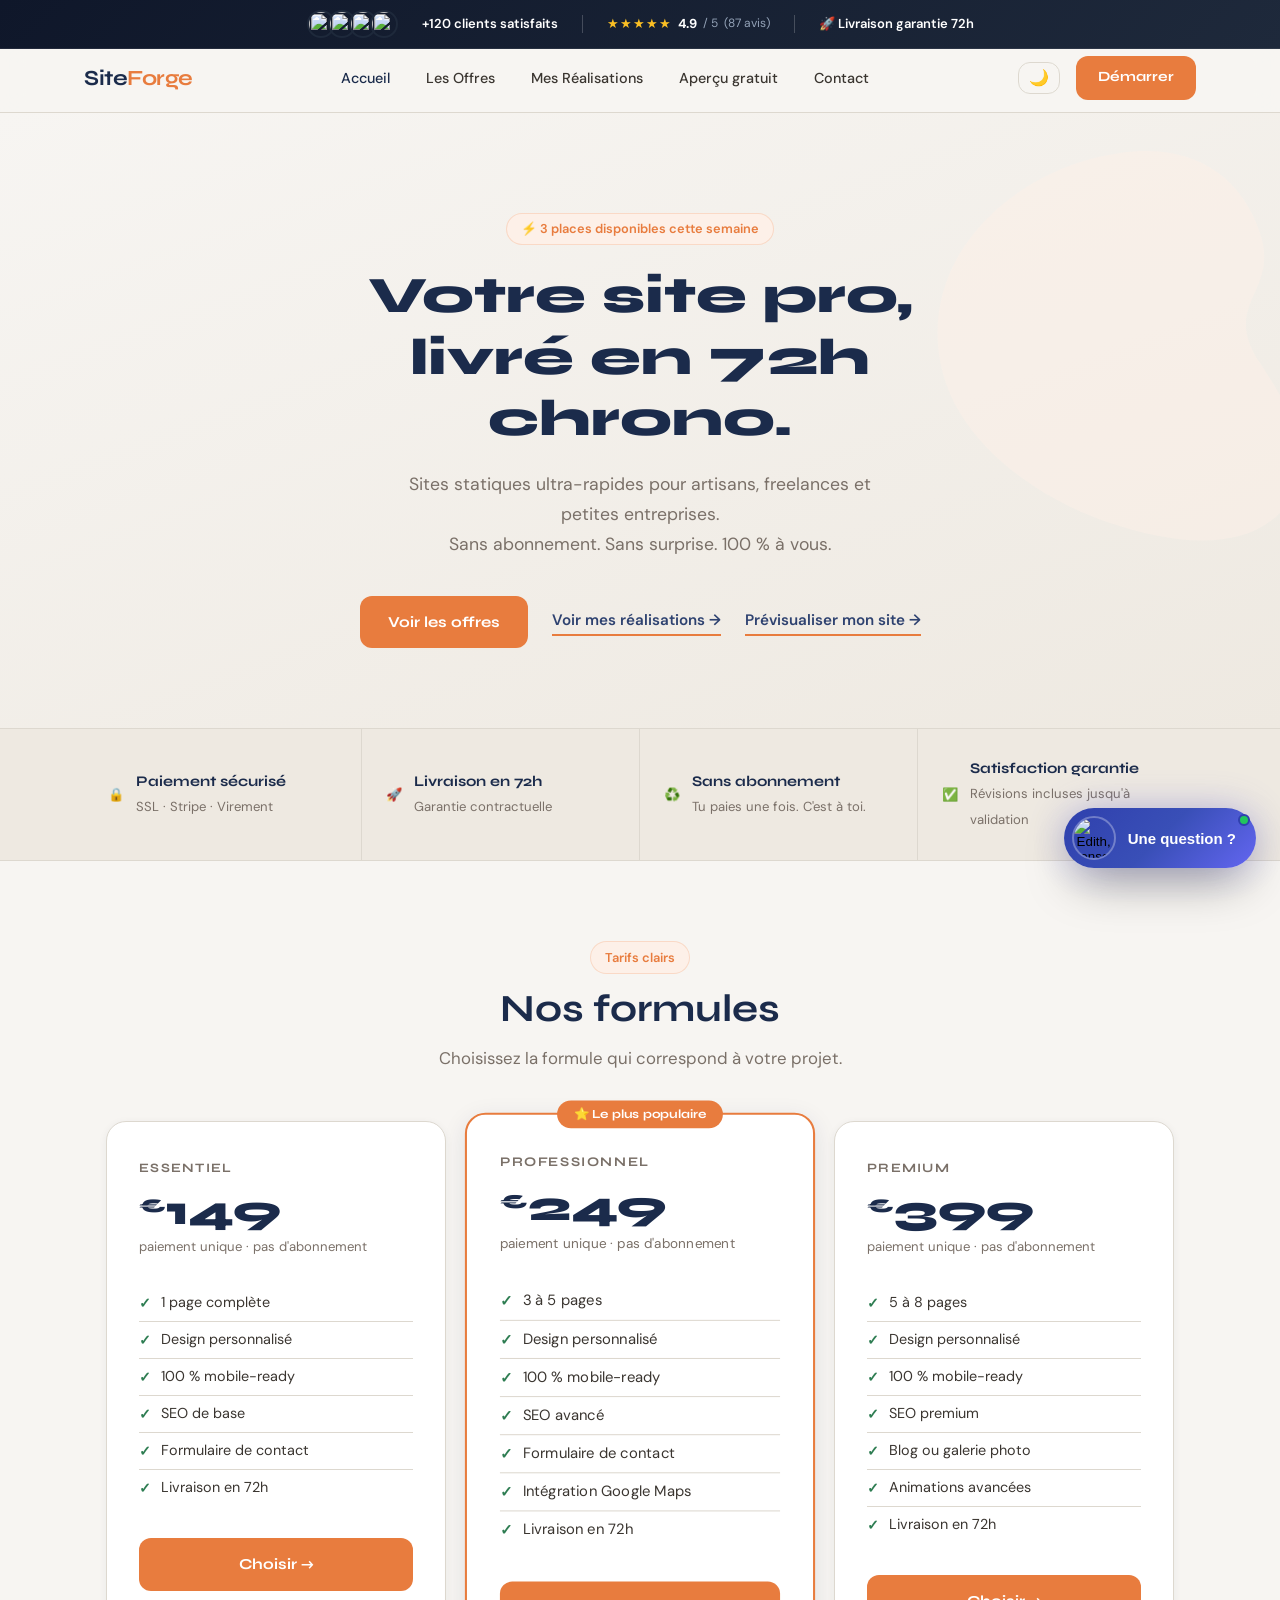
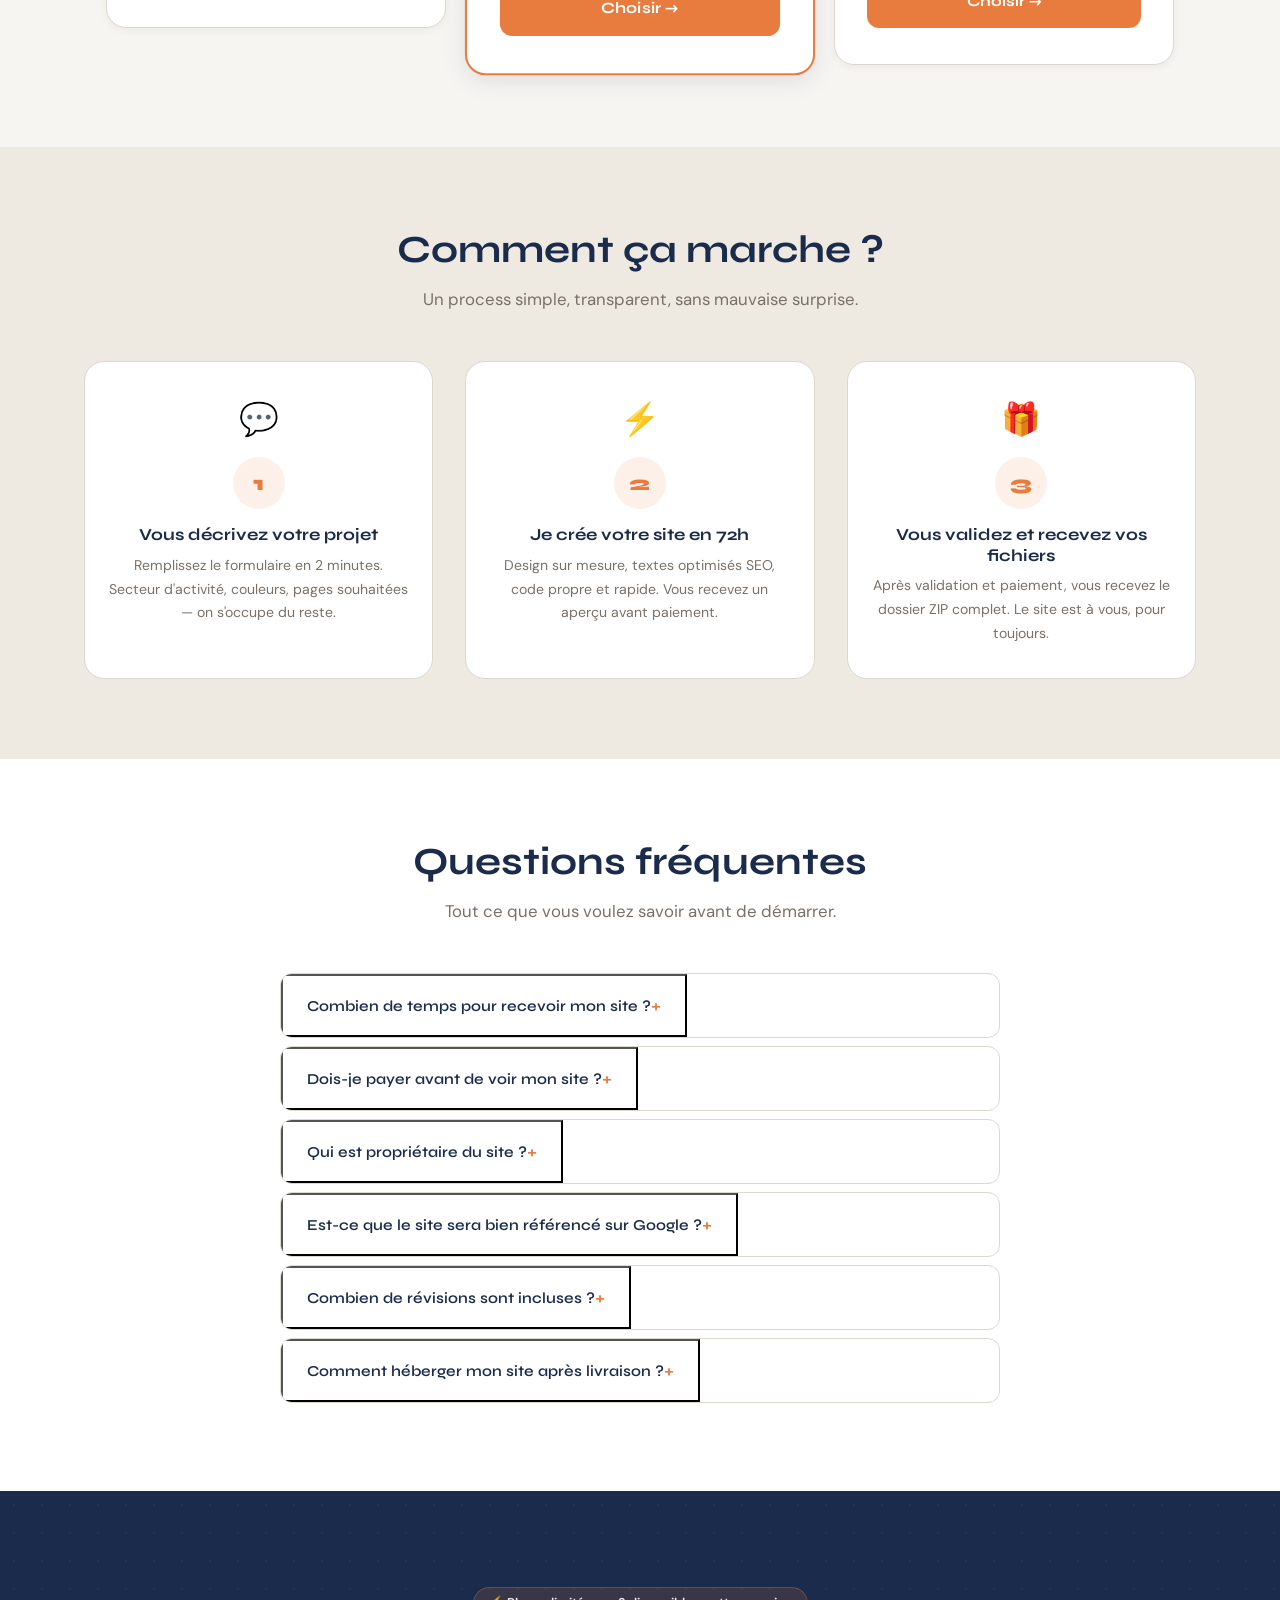
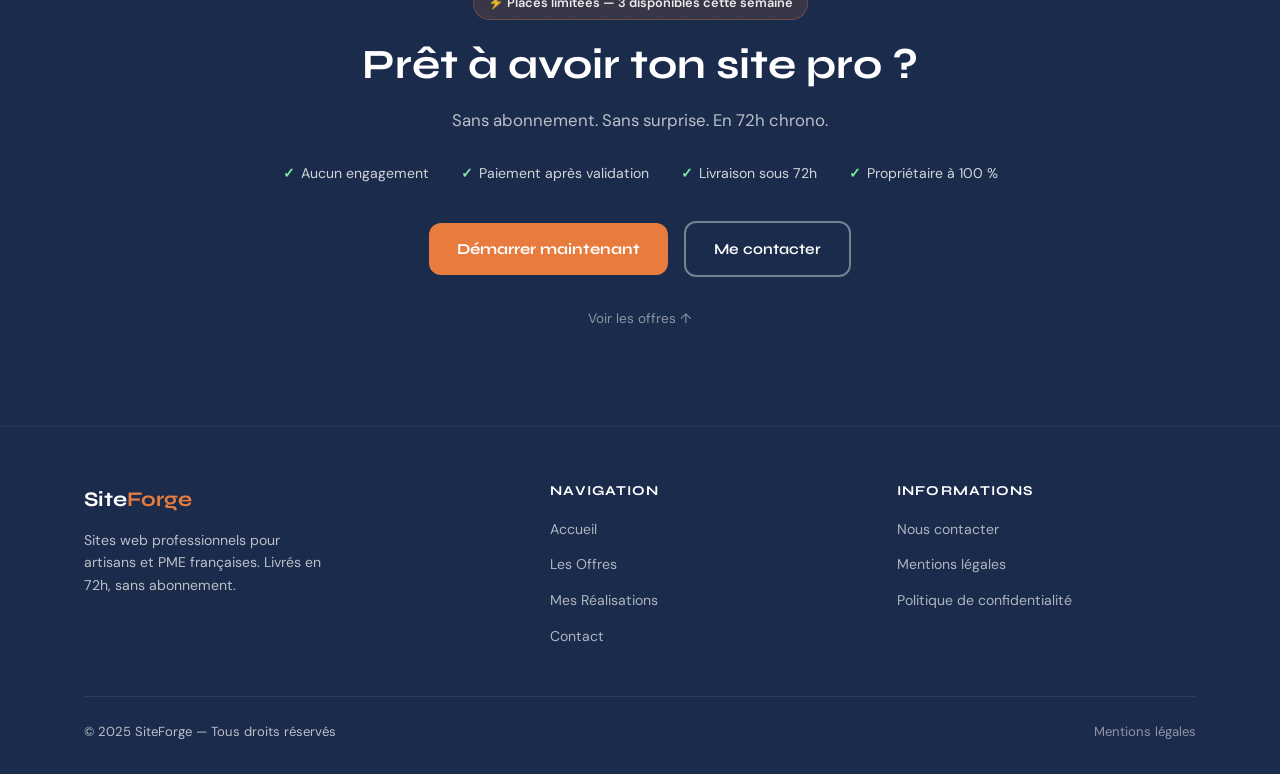
==== commit 4c22f5a3: "update sitecraft" ====
--- a/index.html
+++ b/index.html
@@ -2,6 +2,23 @@
 <html lang="fr">
 <head>
   <script>document.documentElement.setAttribute('data-theme',localStorage.getItem('siteforge-theme')||'light');</script>
+
+  <!-- ══ Google Analytics ══ -->
+  <script async src="https://www.googletagmanager.com/gtag/js?id=G-Z8SFGLWXLM"></script>
+  <script>
+    window.dataLayer = window.dataLayer || [];
+    function gtag(){dataLayer.push(arguments);}
+    gtag('js', new Date());
+    gtag('config', 'G-Z8SFGLWXLM');
+  </script>
+
+  <!-- ══ Google Tag Manager ══ -->
+  <script>(function(w,d,s,l,i){w[l]=w[l]||[];w[l].push({'gtm.start':
+  new Date().getTime(),event:'gtm.js'});var f=d.getElementsByTagName(s)[0],
+  j=d.createElement(s),dl=l!='dataLayer'?'&l='+l:'';j.async=true;j.src=
+  'https://www.googletagmanager.com/gtm.js?id='+i+dl;f.parentNode.insertBefore(j,f);
+  })(window,document,'script','dataLayer','GTM-T5P3C8J');</script>
+
   <meta charset="UTF-8" />
   <meta name="viewport" content="width=device-width, initial-scale=1.0" />
   <meta name="robots" content="index, follow" />
@@ -23,8 +40,377 @@
   <link rel="preconnect" href="https://fonts.gstatic.com" crossorigin />
   <link href="https://fonts.googleapis.com/css2?family=Syne:wght@600;700;800&family=DM+Sans:wght@300;400;500;600&display=swap" rel="stylesheet" />
   <link rel="stylesheet" href="style.css" />
+
+  <style>
+    /* ══════════════════════════════════════════
+       SOCIAL PROOF TOPBAR
+    ══════════════════════════════════════════ */
+    .social-proof-topbar {
+      position: fixed;
+      top: 0;
+      left: 0;
+      right: 0;
+      z-index: 1100;
+      background: linear-gradient(135deg, #0f172a, #1e293b);
+      color: #fff;
+      padding: 10px 0;
+      border-bottom: 1px solid rgba(255,255,255,0.08);
+    }
+    .social-proof-topbar-inner {
+      max-width: 1200px;
+      margin: 0 auto;
+      padding: 0 24px;
+      display: flex;
+      align-items: center;
+      justify-content: center;
+      gap: 24px;
+      flex-wrap: wrap;
+    }
+    .sp-avatar-stack {
+      display: flex;
+      align-items: center;
+    }
+    .sp-avatar-stack img {
+      width: 28px;
+      height: 28px;
+      border-radius: 50%;
+      border: 2px solid #1e293b;
+      margin-left: -7px;
+      object-fit: cover;
+    }
+    .sp-avatar-stack img:first-child { margin-left: 0; }
+    .sp-count {
+      font-size: 13px;
+      font-weight: 600;
+      color: #fff;
+      white-space: nowrap;
+    }
+    .sp-separator {
+      width: 1px;
+      height: 18px;
+      background: rgba(255,255,255,0.2);
+    }
+    .sp-rating {
+      display: flex;
+      align-items: center;
+      gap: 6px;
+      white-space: nowrap;
+    }
+    .sp-stars { color: #fbbf24; font-size: 13px; letter-spacing: 1px; }
+    .sp-note  { font-size: 13px; font-weight: 700; color: #fff; }
+    .sp-avis  { font-size: 12px; color: #94a3b8; }
+
+    @media (max-width: 600px) {
+      .social-proof-topbar { padding: 7px 0; }
+      .social-proof-topbar-inner { gap: 10px; }
+      .sp-avatar-stack img { width: 24px; height: 24px; }
+      .sp-count, .sp-note, .sp-stars { font-size: 11px; }
+      .sp-separator { display: none; }
+    }
+
+    /* Décaler la navbar sous la topbar */
+    .social-proof-topbar + .navbar-mobile,
+    .social-proof-topbar ~ .navbar {
+      top: 44px !important;
+    }
+    @media (max-width: 600px) {
+      .social-proof-topbar + .navbar-mobile,
+      .social-proof-topbar ~ .navbar { top: 40px !important; }
+    }
+    /* Décaler le hero pour compenser les deux barres fixes */
+    body { padding-top: 44px; }
+    @media (max-width: 600px) { body { padding-top: 40px; } }
+
+    /* Navbar scrolled state */
+    .navbar.scrolled {
+      box-shadow: 0 2px 20px rgba(0,0,0,0.1);
+    }
+
+    /* ══════════════════════════════════════════
+       WIDGET EDITH — RESET
+    ══════════════════════════════════════════ */
+    #edith-floating-buttons,
+    #edith-floating-buttons *,
+    #edith-chat-container,
+    #edith-chat-container * {
+      box-sizing: border-box !important;
+      margin: 0 !important;
+      padding: 0 !important;
+    }
+
+    /* ══ OVERLAY MOBILE ══ */
+    #edith-overlay {
+      display: none;
+      position: fixed;
+      inset: 0;
+      background: rgba(0,0,0,0.5);
+      z-index: 9998;
+      opacity: 0;
+      transition: opacity 0.3s ease;
+    }
+    #edith-overlay.active { display: block; opacity: 1; }
+
+    /* ══ BOUTON FLOTTANT ══ */
+    #edith-floating-buttons {
+      position: fixed !important;
+      bottom: 32px !important;
+      right: 24px !important;
+      z-index: 999 !important;
+      display: flex !important;
+      flex-direction: column !important;
+      align-items: flex-end !important;
+      font-family: 'DM Sans', sans-serif !important;
+    }
+    #edith-toggle {
+      display: flex !important;
+      align-items: center !important;
+      gap: 12px !important;
+      padding: 8px 20px 8px 8px !important;
+      background: linear-gradient(135deg, #2F40AD 0%, #394FB7 50%, #6366f1 100%) !important;
+      border: none !important;
+      border-radius: 100px !important;
+      cursor: pointer !important;
+      box-shadow: 0 20px 50px -10px rgba(0,0,0,0.4), 0 0 36px rgba(99,102,241,0.3) !important;
+      transition: all 0.3s ease !important;
+      position: relative !important;
+    }
+    #edith-toggle:hover { transform: translateY(-3px) scale(1.02) !important; }
+    #edith-toggle .edith-btn-avatar {
+      width: 44px !important;
+      height: 44px !important;
+      border-radius: 50% !important;
+      object-fit: cover !important;
+      border: 2px solid rgba(255,255,255,0.3) !important;
+    }
+    #edith-toggle .edith-btn-text {
+      color: white !important;
+      font-size: 15px !important;
+      font-weight: 600 !important;
+      white-space: nowrap !important;
+    }
+    #edith-toggle .edith-btn-badge {
+      position: absolute !important;
+      top: 6px !important;
+      right: 6px !important;
+      width: 12px !important;
+      height: 12px !important;
+      background: #22c55e !important;
+      border-radius: 50% !important;
+      border: 2px solid #2F40AD !important;
+      animation: edith-pulse 2s infinite !important;
+    }
+    @keyframes edith-pulse {
+      0%, 100% { transform: scale(1); opacity: 1; }
+      50%       { transform: scale(1.2); opacity: 0.8; }
+    }
+
+    /* ══ CHAT CONTAINER — DESKTOP ══ */
+    #edith-chat-container {
+      position: fixed !important;
+      bottom: 110px !important;
+      right: 24px !important;
+      width: 380px !important;
+      height: 500px !important;
+      max-height: calc(100vh - 160px) !important;
+      background: #0f172a !important;
+      border-radius: 24px !important;
+      box-shadow: 0 25px 50px -12px rgba(0,0,0,0.5) !important;
+      display: none !important;
+      flex-direction: column !important;
+      overflow: hidden !important;
+      border: 1px solid rgba(255,255,255,0.1) !important;
+      z-index: 9999 !important;
+      font-family: 'DM Sans', sans-serif !important;
+    }
+    #edith-chat-container.open {
+      display: flex !important;
+      animation: edith-slideUp 0.3s ease !important;
+    }
+    @keyframes edith-slideUp {
+      from { opacity: 0; transform: translateY(20px); }
+      to   { opacity: 1; transform: translateY(0); }
+    }
+
+    /* ══ HEADER ══ */
+    #edith-header {
+      background: linear-gradient(135deg, #2F40AD 0%, #394FB7 50%, #6366f1 100%) !important;
+      padding: 16px 20px !important;
+      display: flex !important;
+      align-items: center !important;
+      justify-content: space-between !important;
+      flex-shrink: 0 !important;
+    }
+    #edith-header .edith-header-info {
+      display: flex !important;
+      align-items: center !important;
+      gap: 12px !important;
+    }
+    #edith-header .edith-avatar-wrapper { position: relative !important; flex-shrink: 0 !important; }
+    #edith-header .edith-avatar {
+      width: 48px !important; height: 48px !important;
+      border-radius: 50% !important; object-fit: cover !important;
+      border: 2px solid rgba(255,255,255,0.3) !important;
+    }
+    #edith-header .edith-status-dot {
+      position: absolute !important; bottom: 2px !important; right: 2px !important;
+      width: 12px !important; height: 12px !important;
+      background: #22c55e !important; border-radius: 50% !important;
+      border: 2px solid #394FB7 !important;
+    }
+    #edith-header .edith-header-text { display: flex !important; flex-direction: column !important; }
+    #edith-header .edith-header-text strong { color: white !important; font-size: 16px !important; font-weight: 700 !important; }
+    #edith-header .edith-header-text span  { color: rgba(255,255,255,0.8) !important; font-size: 12px !important; }
+    #edith-header .edith-close {
+      background: rgba(255,255,255,0.15) !important; border: none !important;
+      color: white !important; width: 36px !important; height: 36px !important;
+      border-radius: 50% !important; cursor: pointer !important;
+      display: flex !important; align-items: center !important; justify-content: center !important;
+      transition: all 0.2s !important; flex-shrink: 0 !important;
+    }
+    #edith-header .edith-close:hover { background: rgba(255,255,255,0.25) !important; }
+
+    /* ══ MESSAGES ══ */
+    #edith-messages {
+      flex: 1 !important; overflow-y: auto !important; padding: 16px !important;
+      display: flex !important; flex-direction: column !important;
+      gap: 12px !important; background: #0f172a !important;
+    }
+    #edith-messages .edith-msg {
+      max-width: 85% !important; padding: 12px 16px !important;
+      border-radius: 16px !important; line-height: 1.5 !important;
+      font-size: 14px !important; word-wrap: break-word !important;
+    }
+    #edith-messages .edith-msg.user {
+      background: linear-gradient(135deg, #6366f1 0%, #a855f7 100%) !important;
+      color: white !important; align-self: flex-end !important;
+      border-bottom-right-radius: 4px !important;
+      margin-left: auto !important; margin-right: 0 !important;
+    }
+    #edith-messages .edith-msg.edith {
+      background: #1e293b !important; color: #f8fafc !important;
+      align-self: flex-start !important; border-bottom-left-radius: 4px !important;
+      border: 1px solid rgba(255,255,255,0.1) !important;
+      margin-right: auto !important; margin-left: 0 !important;
+    }
+
+    /* ══ TYPING INDICATOR ══ */
+    #edith-messages .edith-msg.typing-indicator { padding: 12px 16px !important; display: flex !important; align-items: center !important; }
+    #edith-messages .typing-content { display: flex !important; align-items: center !important; gap: 6px !important; }
+    #edith-messages .typing-dot {
+      width: 8px !important; height: 8px !important;
+      background: #6366f1 !important; border-radius: 50% !important;
+      animation: edith-bounce 1.4s infinite ease-in-out !important;
+    }
+    #edith-messages .typing-dot:nth-child(1) { animation-delay: 0s !important; }
+    #edith-messages .typing-dot:nth-child(2) { animation-delay: 0.2s !important; }
+    #edith-messages .typing-dot:nth-child(3) { animation-delay: 0.4s !important; }
+    #edith-messages .typing-text { font-size: 12px !important; color: #94a3b8 !important; margin-left: 4px !important; }
+    @keyframes edith-bounce {
+      0%, 80%, 100% { transform: translateY(0); opacity: 0.4; }
+      40%           { transform: translateY(-5px); opacity: 1; }
+    }
+
+    /* ══ INPUT ══ */
+    #edith-input-wrapper {
+      padding: 12px 16px 16px !important; background: #0f172a !important;
+      border-top: 1px solid rgba(255,255,255,0.1) !important; flex-shrink: 0 !important;
+    }
+    #edith-input {
+      display: flex !important; gap: 8px !important;
+      background: #334155 !important; border-radius: 100px !important;
+      padding: 6px 6px 6px 16px !important;
+      border: 1px solid rgba(255,255,255,0.1) !important;
+    }
+    #edith-input:focus-within { border-color: #6366f1 !important; }
+    #edith-input input {
+      flex: 1 !important; background: none !important; border: none !important;
+      color: #f8fafc !important; font-size: 14px !important; outline: none !important;
+      font-family: inherit !important; min-width: 0 !important;
+    }
+    #edith-input input::placeholder { color: #94a3b8 !important; }
+    #edith-send {
+      background: linear-gradient(135deg, #6366f1 0%, #a855f7 100%) !important;
+      border: none !important; width: 40px !important; height: 40px !important;
+      border-radius: 50% !important; cursor: pointer !important;
+      display: flex !important; align-items: center !important; justify-content: center !important;
+      color: white !important; transition: all 0.2s !important; flex-shrink: 0 !important;
+    }
+    #edith-send:hover { transform: scale(1.05) !important; }
+    .edith-powered {
+      text-align: center !important; font-size: 11px !important;
+      color: #94a3b8 !important; margin-top: 10px !important; opacity: 0.6 !important;
+    }
+
+    /* ══ RESPONSIVE MOBILE ══ */
+    @media (max-width: 768px) {
+      #edith-floating-buttons { bottom: 20px !important; right: 12px !important; }
+      #edith-toggle { padding: 6px 14px 6px 6px !important; }
+      #edith-toggle .edith-btn-avatar { width: 40px !important; height: 40px !important; }
+      #edith-toggle .edith-btn-text { font-size: 13px !important; }
+      #edith-chat-container {
+        position: fixed !important; bottom: 0 !important; left: 0 !important;
+        right: 0 !important; top: auto !important; width: 100% !important;
+        height: 65vh !important; max-height: 65vh !important;
+        border-radius: 24px 24px 0 0 !important;
+        animation: edith-slideUpMobile 0.3s ease !important;
+      }
+      @keyframes edith-slideUpMobile {
+        from { transform: translateY(100%); }
+        to   { transform: translateY(0); }
+      }
+      #edith-header { padding: 14px 16px !important; }
+      #edith-header .edith-avatar { width: 42px !important; height: 42px !important; }
+      #edith-messages { padding: 12px !important; gap: 10px !important; }
+      #edith-messages .edith-msg { max-width: 88% !important; padding: 10px 14px !important; font-size: 14px !important; border-radius: 14px !important; }
+      #edith-input-wrapper {
+        padding: 10px 14px !important;
+        padding-bottom: calc(16px + env(safe-area-inset-bottom)) !important;
+      }
+      #edith-input input { font-size: 16px !important; }
+      #edith-send { width: 38px !important; height: 38px !important; }
+      .edith-powered { font-size: 10px !important; margin-top: 8px !important; }
+    }
+    @media (max-width: 380px) {
+      #edith-toggle {
+        padding: 5px !important; border-radius: 50% !important;
+        width: 52px !important; height: 52px !important; justify-content: center !important;
+      }
+      #edith-toggle .edith-btn-text { display: none !important; }
+      #edith-toggle .edith-btn-avatar { width: 42px !important; height: 42px !important; }
+      #edith-chat-container { height: 60vh !important; max-height: 60vh !important; }
+    }
+    @media (max-width: 900px) and (orientation: landscape) {
+      #edith-chat-container { height: 85vh !important; max-height: 85vh !important; }
+      #edith-header { padding: 10px 14px !important; }
+      #edith-header .edith-avatar { width: 36px !important; height: 36px !important; }
+    }
+  </style>
 </head>
 <body>
+
+<!-- ══ GTM noscript ══ -->
+<noscript><iframe src="https://www.googletagmanager.com/ns.html?id=GTM-T5P3C8J" height="0" width="0" style="display:none;visibility:hidden"></iframe></noscript>
+
+<!-- ══════════════════════ SOCIAL PROOF TOPBAR ══════════════════════ -->
+<div class="social-proof-topbar" role="banner" aria-label="Preuve sociale">
+  <div class="social-proof-topbar-inner">
+    <div class="sp-avatar-stack" aria-hidden="true">
+      <img src="https://i.pravatar.cc/40?img=11" alt="">
+      <img src="https://i.pravatar.cc/40?img=32" alt="">
+      <img src="https://i.pravatar.cc/40?img=47" alt="">
+      <img src="https://i.pravatar.cc/40?img=58" alt="">
+    </div>
+    <span class="sp-count">+120 clients satisfaits</span>
+    <div class="sp-separator" aria-hidden="true"></div>
+    <div class="sp-rating">
+      <span class="sp-stars" aria-label="5 étoiles">★★★★★</span>
+      <span class="sp-note">4.9</span>
+      <span class="sp-avis">/ 5 &nbsp;(87 avis)</span>
+    </div>
+    <div class="sp-separator" aria-hidden="true"></div>
+    <span class="sp-count">🚀 Livraison garantie 72h</span>
+  </div>
+</div>
 
 <!-- ══════════════════════ MOBILE NAV ══════════════════════ -->
 <nav class="navbar-mobile" id="mobileNav" aria-label="Navigation mobile">
@@ -32,6 +418,7 @@
   <a href="index.html">Accueil</a>
   <a href="#offres">Les Offres</a>
   <a href="realisations.html">Mes Réalisations</a>
+  <a href="editeur-apercu.html">Aperçu gratuit</a>
   <a href="contact.html">Contact</a>
   <a href="questionnaire.html" class="btn-accent" style="margin-top:8px;">Démarrer</a>
 </nav>
@@ -44,6 +431,7 @@
       <li><a href="index.html" class="active">Accueil</a></li>
       <li><a href="#offres">Les Offres</a></li>
       <li><a href="realisations.html">Mes Réalisations</a></li>
+      <li><a href="editeur-apercu.html">Aperçu gratuit</a></li>
       <li><a href="contact.html">Contact</a></li>
     </ul>
     <div class="navbar-cta">
@@ -78,6 +466,7 @@
       <div class="hero-cta-row">
         <a href="#offres" class="btn-accent">Voir les offres</a>
         <a href="realisations.html" class="hero-link">Voir mes réalisations →</a>
+        <a href="editeur-apercu.html" class="hero-link">Prévisualiser mon site →</a>
       </div>
     </div>
   </div>
@@ -341,30 +730,83 @@
   </div>
 </footer>
 
+<!-- ══════════════════════ WIDGET EDITH ══════════════════════ -->
+
+<!-- Bouton flottant -->
+<div id="edith-floating-buttons">
+  <button id="edith-toggle" onclick="toggleEdithChat()" aria-label="Ouvrir le chat avec Edith">
+    <img src="https://i.pravatar.cc/150?img=47"
+         alt="Edith, conseillère SiteForge" class="edith-btn-avatar">
+    <span class="edith-btn-text">Une question ?</span>
+    <span class="edith-btn-badge" aria-hidden="true"></span>
+  </button>
+</div>
+
+<!-- Overlay (fermer sur clic mobile) -->
+<div id="edith-overlay" onclick="toggleEdithChat()" aria-hidden="true"></div>
+
+<!-- Fenêtre de chat -->
+<div id="edith-chat-container" role="dialog" aria-label="Chat avec Edith" aria-modal="true">
+  <div id="edith-header">
+    <div class="edith-header-info">
+      <div class="edith-avatar-wrapper">
+        <img src="https://i.pravatar.cc/150?img=47"
+             alt="Edith" class="edith-avatar">
+        <span class="edith-status-dot" aria-hidden="true"></span>
+      </div>
+      <div class="edith-header-text">
+        <strong>Edith</strong>
+        <span>Conseillère SiteForge • En ligne</span>
+      </div>
+    </div>
+    <button onclick="toggleEdithChat()" class="edith-close" aria-label="Fermer le chat">
+      <svg width="20" height="20" fill="none" stroke="currentColor" stroke-width="2" viewBox="0 0 24 24">
+        <path d="M18 6L6 18M6 6l12 12"/>
+      </svg>
+    </button>
+  </div>
+
+  <div id="edith-messages" aria-live="polite" aria-atomic="false"></div>
+
+  <div id="edith-input-wrapper">
+    <div id="edith-input">
+      <input type="text" id="edith-question"
+             placeholder="Posez votre question..."
+             onkeypress="if(event.key==='Enter')sendToEdith()"
+             autocomplete="off">
+      <button onclick="sendToEdith()" id="edith-send" aria-label="Envoyer">
+        <svg width="20" height="20" fill="none" stroke="currentColor" stroke-width="2" viewBox="0 0 24 24">
+          <path d="M22 2L11 13M22 2l-7 20-4-9-9-4 20-7z"/>
+        </svg>
+      </button>
+    </div>
+    <div class="edith-powered" aria-hidden="true">Propulsé par SiteForge</div>
+  </div>
+</div>
+
+<!-- ══════════════════════ SCRIPTS ══════════════════════ -->
 <script>
-  // ── Theme (appliquer avant render pour éviter le flash) ──
+  // ── Theme (éviter le flash) ──
   (function() {
     const saved = localStorage.getItem('siteforge-theme') || 'light';
     document.documentElement.setAttribute('data-theme', saved);
   })();
 </script>
+
 <script>
   // ── Mobile menu ──
-  const hamburger = document.getElementById('hamburger');
-  const mobileNav = document.getElementById('mobileNav');
-  const mobileClose = document.getElementById('mobileClose');
+  const hamburger  = document.getElementById('hamburger');
+  const mobileNav  = document.getElementById('mobileNav');
+  const mobileClose= document.getElementById('mobileClose');
 
   hamburger.addEventListener('click', () => {
     mobileNav.classList.add('open');
     hamburger.setAttribute('aria-expanded', 'true');
   });
-
   mobileClose.addEventListener('click', () => {
     mobileNav.classList.remove('open');
     hamburger.setAttribute('aria-expanded', 'false');
   });
-
-  // Close mobile nav on outside click
   mobileNav.addEventListener('click', (e) => {
     if (e.target === mobileNav) {
       mobileNav.classList.remove('open');
@@ -385,6 +827,12 @@
   themeToggle.addEventListener('click', () => {
     applyTheme(html.getAttribute('data-theme') === 'dark' ? 'light' : 'dark');
   });
+
+  // ── Navbar scrolled ──
+  const navbar = document.getElementById('navbar');
+  window.addEventListener('scroll', () => {
+    navbar.classList.toggle('scrolled', window.scrollY > 20);
+  }, { passive: true });
 
   // ── FAQ accordion ──
   document.querySelectorAll('.faq-question').forEach(q => {
@@ -401,6 +849,129 @@
       }
     });
   });
+
+  // ── Smooth scroll ──
+  document.querySelectorAll('a[href^="#"]').forEach(anchor => {
+    anchor.addEventListener('click', function(e) {
+      const target = document.querySelector(this.getAttribute('href'));
+      if (target) { e.preventDefault(); target.scrollIntoView({ behavior: 'smooth', block: 'start' }); }
+    });
+  });
+</script>
+
+<script>
+// ══════════════════════════════════════════
+//  CHATBOT EDITH — SiteForge
+// ══════════════════════════════════════════
+(function(){
+  var EDITH_WEBHOOK = 'https://n8n.srv1155413.hstgr.cloud/webhook/lisa-chat';
+  var chatOpen = false;
+  var initialized = false;
+  var conversationHistory = [];
+  var isTyping = false;
+  var sessionId = 'sf_' + Date.now() + '_' + Math.random().toString(36).substr(2, 9);
+
+  window.toggleEdithChat = function() {
+    var container = document.getElementById('edith-chat-container');
+    var overlay   = document.getElementById('edith-overlay');
+    chatOpen = !chatOpen;
+
+    container.classList.toggle('open', chatOpen);
+    if (overlay) overlay.classList.toggle('active', chatOpen);
+
+    // Bloquer le scroll du body sur mobile
+    document.body.style.overflow = chatOpen ? 'hidden' : '';
+
+    if (chatOpen && !initialized) {
+      initialized = true;
+      var welcome = 'Bonjour ! 👋 Je suis Edith, conseillère SiteForge. Je peux vous aider à choisir la bonne formule, répondre à vos questions sur nos délais ou nos tarifs. Par où voulez-vous commencer ?';
+      setTimeout(function() { addMessage(welcome, 'edith'); }, 500);
+    }
+
+    if (chatOpen) {
+      setTimeout(function() {
+        var input = document.getElementById('edith-question');
+        if (input) input.focus();
+      }, 300);
+    }
+  };
+
+  window.sendToEdith = function() {
+    if (isTyping) return;
+    var input = document.getElementById('edith-question');
+    var msg = input.value.trim();
+    if (!msg) return;
+
+    addMessage(msg, 'user');
+    conversationHistory.push({ role: 'user', content: msg });
+    input.value = '';
+    isTyping = true;
+
+    setTimeout(function() {
+      showTypingIndicator();
+
+      fetch(EDITH_WEBHOOK, {
+        method: 'POST',
+        headers: { 'Content-Type': 'application/json' },
+        body: JSON.stringify({
+          message: msg,
+          brand: 'SiteForge',
+          session_id: sessionId,
+          page_type: 'landing',
+          page_url: window.location.href,
+          history: conversationHistory.slice(-10),
+          context: "Tu es Edith, conseillère commerciale pour SiteForge. SiteForge crée des sites web professionnels statiques ultra-rapides pour artisans, freelances et PME françaises, livrés en 72h garanties, sans abonnement, le client reçoit les fichiers source et en est propriétaire à 100%. Il existe 3 formules : Essentiel à 149€ (1 page, SEO de base, formulaire de contact, livraison 72h), Professionnel à 249€ (3 à 5 pages, SEO avancé, Google Maps, livraison 72h) — c'est la plus populaire —, et Premium à 399€ (5 à 8 pages, SEO premium, blog ou galerie, animations avancées, livraison 72h). Toutes les formules sont en paiement unique, sans abonnement, révisions illimitées jusqu'à validation, et paiement uniquement après aperçu validé. Le processus : 1) le client remplit le questionnaire en 2 min, 2) le site est créé en 72h, 3) aperçu envoyé avant paiement, 4) validation puis livraison des fichiers ZIP. Réponds toujours en français, de façon chaleureuse et concise. Si le client hésite entre deux formules, pose-lui une question sur son besoin (nombre de pages, si il a un blog, etc.). Si il veut démarrer, oriente-le vers le questionnaire sur /questionnaire.html."
+        })
+      })
+      .then(function(r) { return r.json(); })
+      .then(function(data) {
+        setTimeout(function() {
+          hideTypingIndicator();
+          var response = data.response || 'Désolée, une erreur est survenue. Contactez-nous directement via la page Contact.';
+          addMessage(response, 'edith');
+          conversationHistory.push({ role: 'assistant', content: response });
+          isTyping = false;
+        }, 800 + Math.random() * 400);
+      })
+      .catch(function() {
+        hideTypingIndicator();
+        addMessage('Désolée, je rencontre un souci technique. Appelez-nous ou utilisez le formulaire de contact, nous répondons sous 2h.', 'edith');
+        isTyping = false;
+      });
+    }, 600);
+  };
+
+  function addMessage(text, sender) {
+    var container = document.getElementById('edith-messages');
+    var div = document.createElement('div');
+    div.className = 'edith-msg ' + sender;
+    div.textContent = text;
+    container.appendChild(div);
+    container.scrollTop = container.scrollHeight;
+  }
+
+  function showTypingIndicator() {
+    var container = document.getElementById('edith-messages');
+    var existing  = document.getElementById('edith-typing');
+    if (existing) existing.remove();
+    var div = document.createElement('div');
+    div.className = 'edith-msg edith typing-indicator';
+    div.id = 'edith-typing';
+    div.innerHTML = '<div class="typing-content"><span class="typing-dot"></span><span class="typing-dot"></span><span class="typing-dot"></span><span class="typing-text">Edith écrit…</span></div>';
+    container.appendChild(div);
+    container.scrollTop = container.scrollHeight;
+  }
+
+  function hideTypingIndicator() {
+    var indicator = document.getElementById('edith-typing');
+    if (indicator) indicator.remove();
+  }
+
+  // Fermer avec Échap
+  document.addEventListener('keydown', function(e) {
+    if (e.key === 'Escape' && chatOpen) toggleEdithChat();
+  });
+})();
 </script>
 
 </body>
